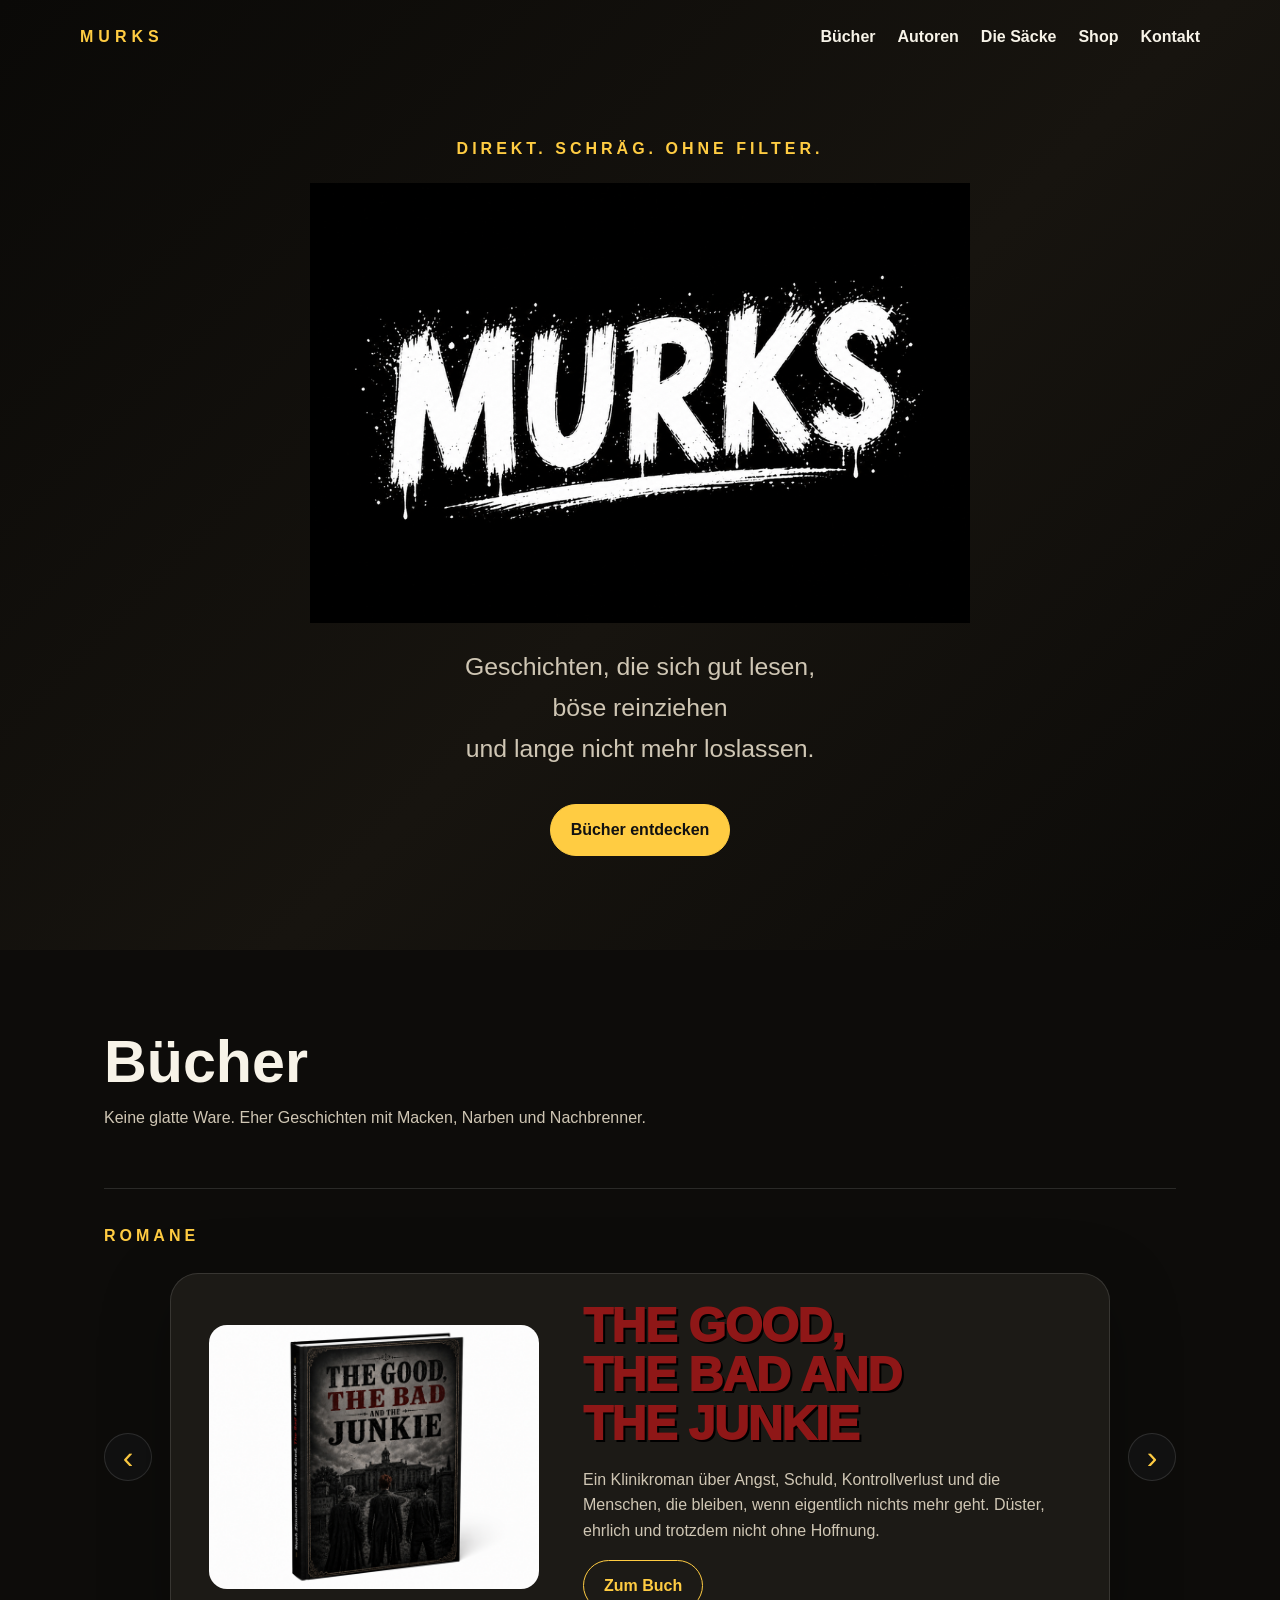
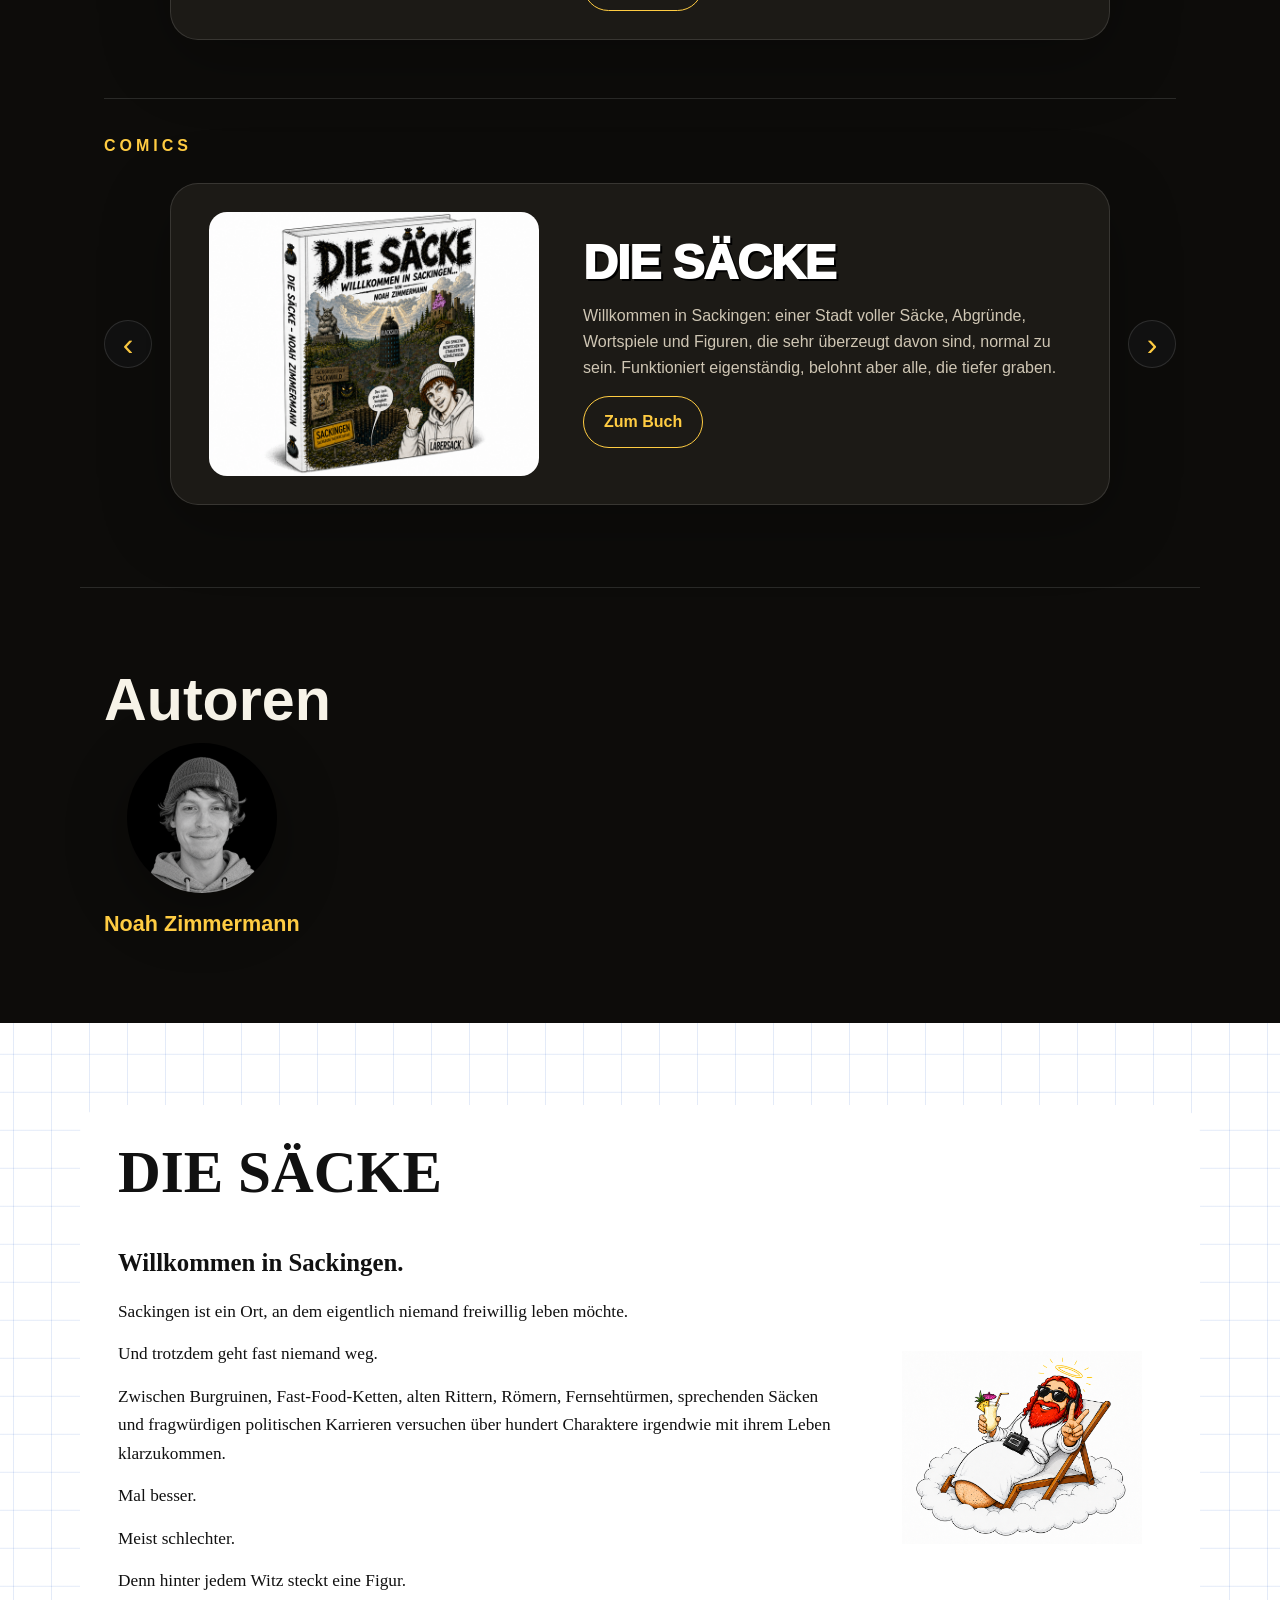
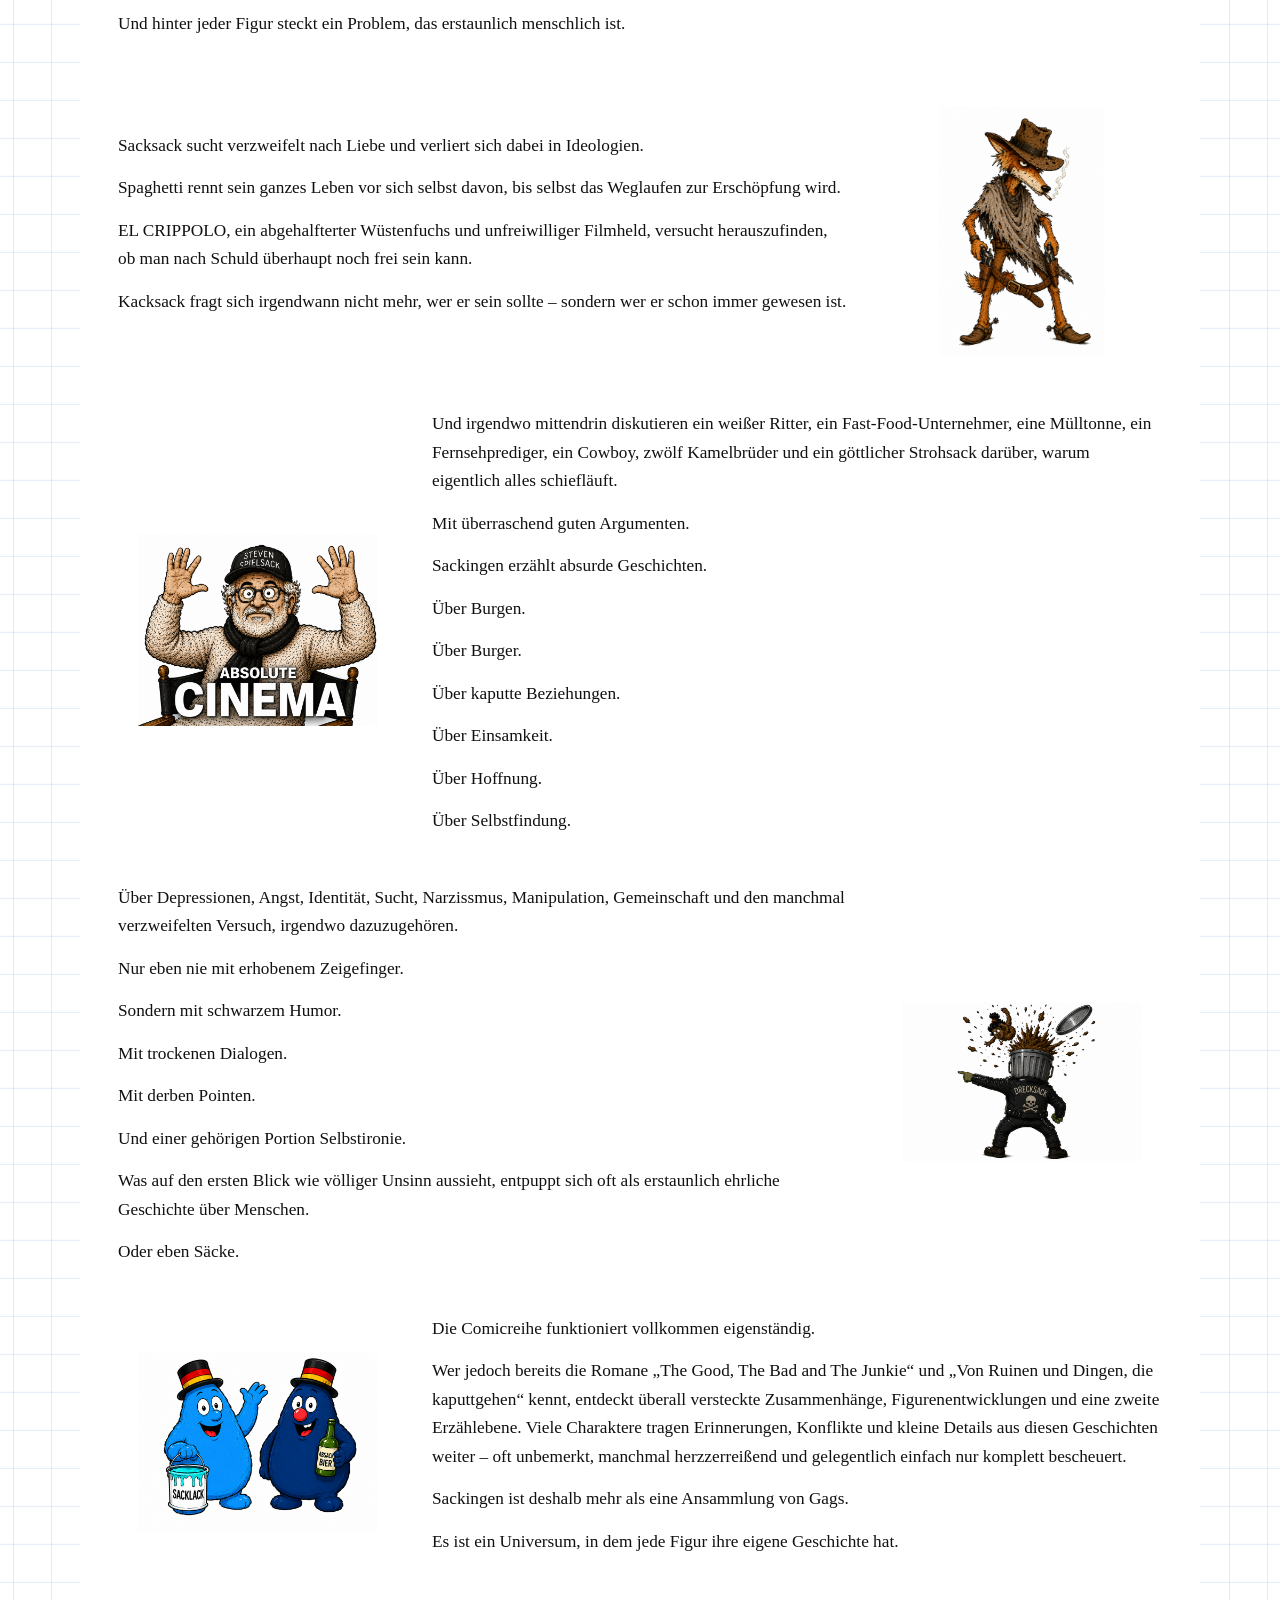
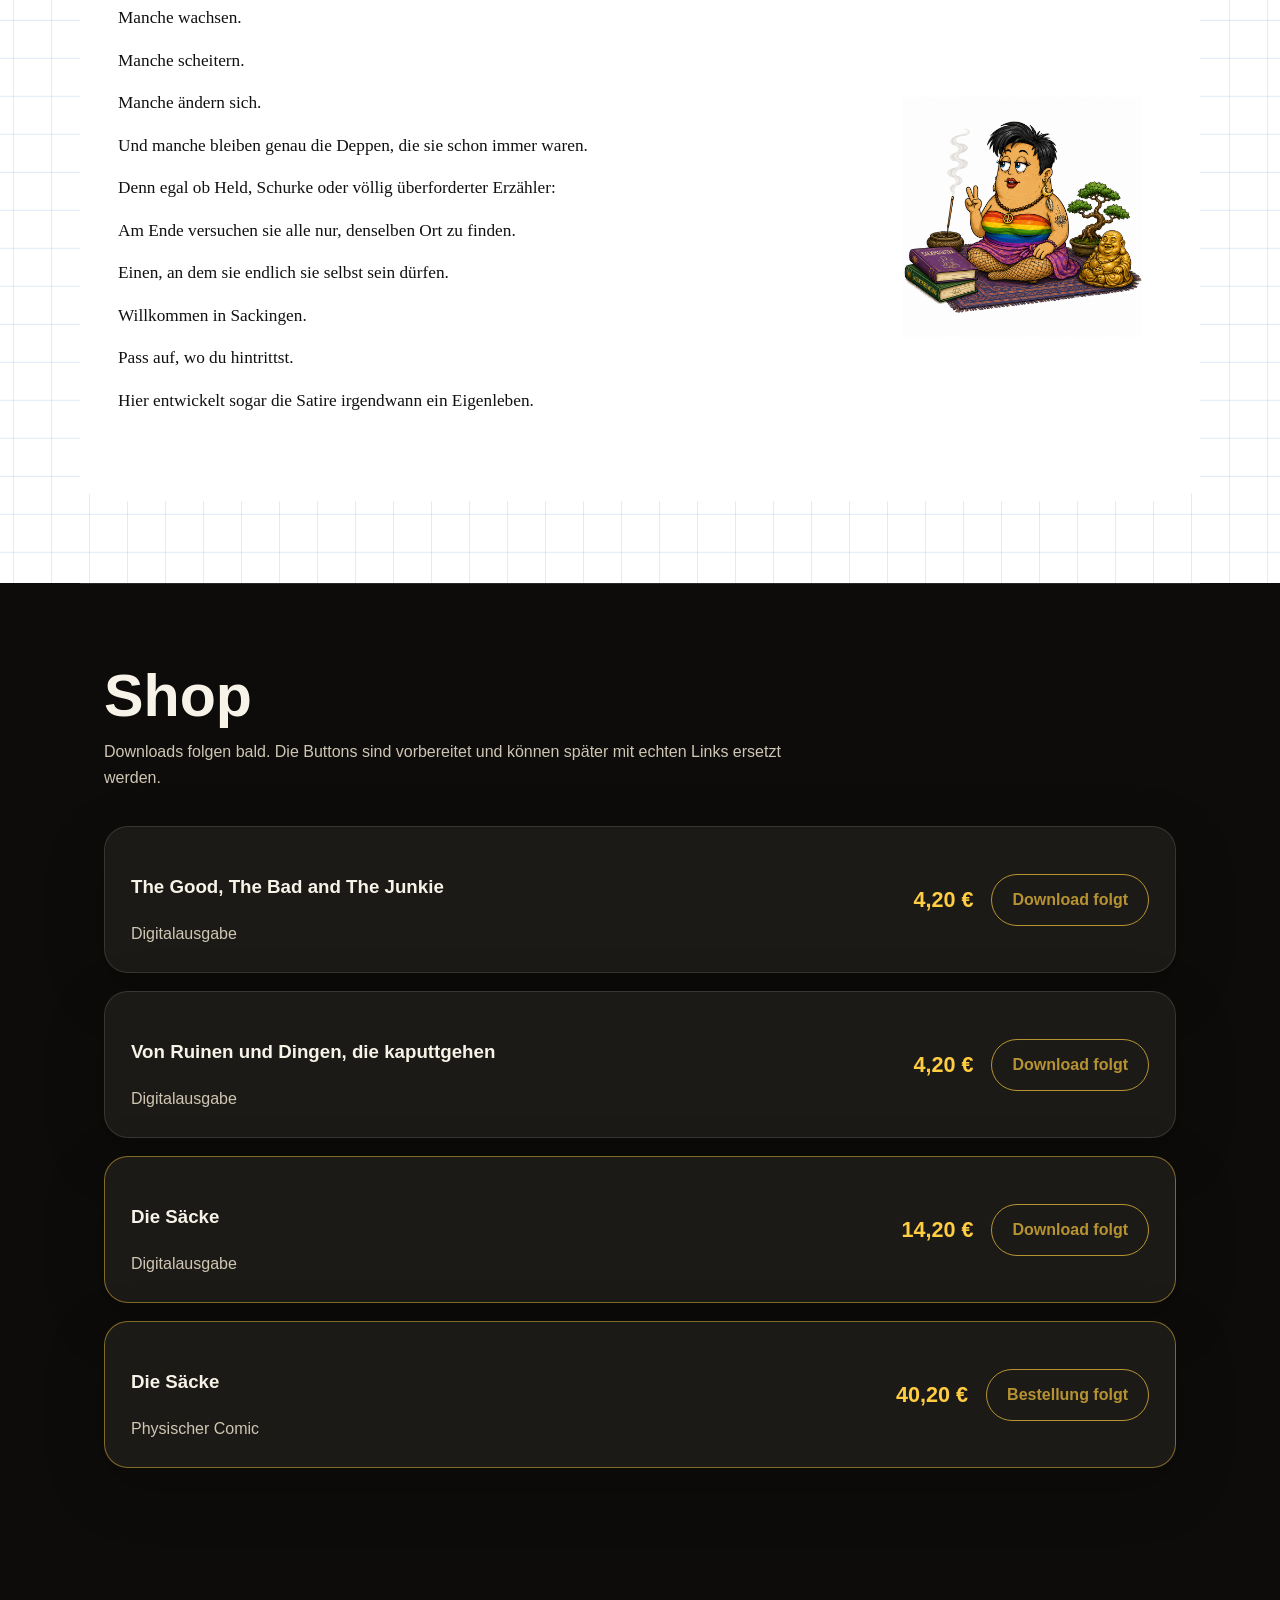
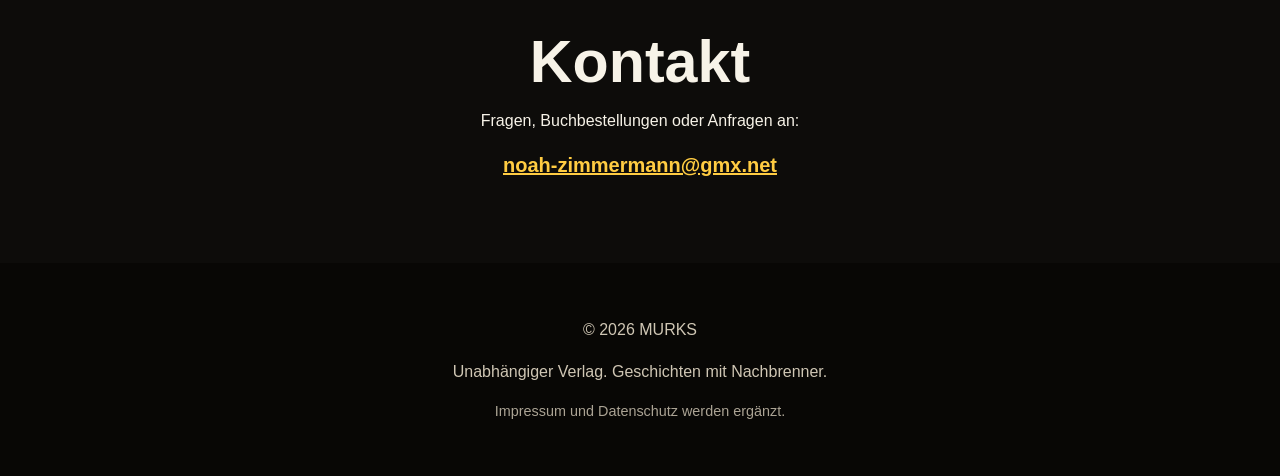
==== index.html @ b7309dc9 "Add files via upload" ====
<!DOCTYPE html>
<html lang="de">
<head>
  <meta charset="UTF-8" />
  <meta name="viewport" content="width=device-width, initial-scale=1.0" />
  <title>MURKS</title>
  <meta name="description" content="MURKS – Romane und Comics von Noah Zimmermann. Direkt. Schräg. Ohne Filter." />
  <link rel="stylesheet" href="style.css" />
</head>
<body>
  <header class="hero" id="top">
    <nav class="nav">
      <a class="nav-logo" href="#top">MURKS</a>
      <button class="menu-toggle" aria-label="Navigation öffnen">☰</button>
      <div class="nav-links">
        <a href="#buecher">Bücher</a>
        <a href="#autoren">Autoren</a>
        <a href="#die-saecke">Die Säcke</a>
        <a href="#shop">Shop</a>
        <a href="#kontakt">Kontakt</a>
      </div>
    </nav>

    <section class="hero-content">
      <p class="eyebrow">DIREKT. SCHRÄG. OHNE FILTER.</p>
      <img class="hero-logo" src="assets/murks-logo.png" alt="MURKS Logo" />
      <p class="subtitle three-lines">
        Geschichten, die sich gut lesen,<br>
        böse reinziehen<br>
        und lange nicht mehr loslassen.
      </p>
      <a class="button primary" href="#buecher">Bücher entdecken</a>
    </section>
  </header>

  <main>
    <section id="buecher" class="section books-section">
      <h2>Bücher</h2>
      <p class="section-text">Keine glatte Ware. Eher Geschichten mit Macken, Narben und Nachbrenner.</p>

      <div class="shelf">
        <h3 class="shelf-title">Romane</h3>
        <div class="book-slider" data-slider="romane">
          <button class="arrow" data-direction="-1" aria-label="Vorheriges Buch">‹</button>
          <article class="book-slide">
            <img class="book-sketch" src="assets/books/sketch-good-bad-junkie.png" alt="Skizze The Good, The Bad and The Junkie" />
            <div class="book-copy">
              <h4 class="book-title red multiline">THE GOOD,<br>THE BAD AND<br>THE JUNKIE</h4>
              <p>Ein Klinikroman über Angst, Schuld, Kontrollverlust und die Menschen, die bleiben, wenn eigentlich nichts mehr geht. Düster, ehrlich und trotzdem nicht ohne Hoffnung.</p>
              <a class="button" href="the-good-the-bad-and-the-junkie.html">Zum Buch</a>
            </div>
          </article>
          <button class="arrow" data-direction="1" aria-label="Nächstes Buch">›</button>
        </div>
      </div>

      <div class="shelf">
        <h3 class="shelf-title">Comics</h3>
        <div class="book-slider" data-slider="comics">
          <button class="arrow" data-direction="-1" aria-label="Vorheriger Comic">‹</button>
          <article class="book-slide">
            <img class="book-sketch" src="assets/books/sketch-die-saecke.png" alt="Skizze Die Säcke" />
            <div class="book-copy">
              <h4 class="book-title white">Die Säcke</h4>
              <p>Willkommen in Sackingen: einer Stadt voller Säcke, Abgründe, Wortspiele und Figuren, die sehr überzeugt davon sind, normal zu sein. Funktioniert eigenständig, belohnt aber alle, die tiefer graben.</p>
              <a class="button" href="die-saecke-buch.html">Zum Buch</a>
            </div>
          </article>
          <button class="arrow" data-direction="1" aria-label="Nächster Comic">›</button>
        </div>
      </div>
    </section>

    <section id="autoren" class="section authors">
      <h2>Autoren</h2>
      <a class="author-preview" href="noah-zimmermann.html">
        <img src="assets/noah-author.png" alt="Noah Zimmermann" />
        <h3>Noah Zimmermann</h3>
      </a>
    </section>

    <section id="die-saecke" class="saecke-white-section">
      <div class="saecke-wrap">
        <h2>Die Säcke</h2>

        <div class="saecke-row first-row">
          <div class="saecke-text">
            <p class="lead">Willkommen in Sackingen.</p>
            <p>Sackingen ist ein Ort, an dem eigentlich niemand freiwillig leben möchte.</p>
            <p>Und trotzdem geht fast niemand weg.</p>
            <p>Zwischen Burgruinen, Fast-Food-Ketten, alten Rittern, Römern, Fernsehtürmen, sprechenden Säcken und fragwürdigen politischen Karrieren versuchen über hundert Charaktere irgendwie mit ihrem Leben klarzukommen.</p>
            <p>Mal besser.</p>
            <p>Meist schlechter.</p>
            <p>Denn hinter jedem Witz steckt eine Figur.</p>
            <p>Und hinter jeder Figur steckt ein Problem, das erstaunlich menschlich ist.</p>
          </div>
          <div class="character-paper"><img class="saecke-character side" src="assets/characters/herrgottsack.png" alt="Herrgottsack" /></div>
        </div>

        <div class="saecke-row">
          <div class="saecke-text">
            <p>Sacksack sucht verzweifelt nach Liebe und verliert sich dabei in Ideologien.</p>
            <p>Spaghetti rennt sein ganzes Leben vor sich selbst davon, bis selbst das Weglaufen zur Erschöpfung wird.</p>
            <p>EL CRIPPOLO, ein abgehalfterter Wüstenfuchs und unfreiwilliger Filmheld, versucht herauszufinden, ob man nach Schuld überhaupt noch frei sein kann.</p>
            <p>Kacksack fragt sich irgendwann nicht mehr, wer er sein sollte – sondern wer er schon immer gewesen ist.</p>
          </div>
          <div class="character-paper"><img class="saecke-character side" src="assets/characters/el-crippolo.png" alt="El Crippolo" /></div>
        </div>

        <div class="saecke-row reverse">
          <div class="saecke-text">
            <p>Und irgendwo mittendrin diskutieren ein weißer Ritter, ein Fast-Food-Unternehmer, eine Mülltonne, ein Fernsehprediger, ein Cowboy, zwölf Kamelbrüder und ein göttlicher Strohsack darüber, warum eigentlich alles schiefläuft.</p>
            <p>Mit überraschend guten Argumenten.</p>
            <p>Sackingen erzählt absurde Geschichten.</p>
            <p>Über Burgen.</p>
            <p>Über Burger.</p>
            <p>Über kaputte Beziehungen.</p>
            <p>Über Einsamkeit.</p>
            <p>Über Hoffnung.</p>
            <p>Über Selbstfindung.</p>
          </div>
          <div class="character-paper"><img class="saecke-character side" src="assets/characters/steven-spielsack.png" alt="Steven Spielsack" /></div>
        </div>

        <div class="saecke-row">
          <div class="saecke-text">
            <p>Über Depressionen, Angst, Identität, Sucht, Narzissmus, Manipulation, Gemeinschaft und den manchmal verzweifelten Versuch, irgendwo dazuzugehören.</p>
            <p>Nur eben nie mit erhobenem Zeigefinger.</p>
            <p>Sondern mit schwarzem Humor.</p>
            <p>Mit trockenen Dialogen.</p>
            <p>Mit derben Pointen.</p>
            <p>Und einer gehörigen Portion Selbstironie.</p>
            <p>Was auf den ersten Blick wie völliger Unsinn aussieht, entpuppt sich oft als erstaunlich ehrliche Geschichte über Menschen.</p>
            <p>Oder eben Säcke.</p>
          </div>
          <div class="character-paper"><img class="saecke-character side" src="assets/characters/drecksack.png" alt="Drecksack" /></div>
        </div>

        <div class="saecke-row reverse">
          <div class="saecke-text">
            <p>Die Comicreihe funktioniert vollkommen eigenständig.</p>
            <p>Wer jedoch bereits die Romane „The Good, The Bad and The Junkie“ und „Von Ruinen und Dingen, die kaputtgehen“ kennt, entdeckt überall versteckte Zusammenhänge, Figurenentwicklungen und eine zweite Erzählebene. Viele Charaktere tragen Erinnerungen, Konflikte und kleine Details aus diesen Geschichten weiter – oft unbemerkt, manchmal herzzerreißend und gelegentlich einfach nur komplett bescheuert.</p>
            <p>Sackingen ist deshalb mehr als eine Ansammlung von Gags.</p>
            <p>Es ist ein Universum, in dem jede Figur ihre eigene Geschichte hat.</p>
          </div>
          <div class="character-paper"><img class="saecke-character side" src="assets/characters/lacksack-absack.png" alt="Lacksack und Absack" /></div>
        </div>

        <div class="saecke-row">
          <div class="saecke-text">
            <p>Manche wachsen.</p>
            <p>Manche scheitern.</p>
            <p>Manche ändern sich.</p>
            <p>Und manche bleiben genau die Deppen, die sie schon immer waren.</p>
            <p>Denn egal ob Held, Schurke oder völlig überforderter Erzähler:</p>
            <p>Am Ende versuchen sie alle nur, denselben Ort zu finden.</p>
            <p>Einen, an dem sie endlich sie selbst sein dürfen.</p>
            <p>Willkommen in Sackingen.</p>
            <p>Pass auf, wo du hintrittst.</p>
            <p>Hier entwickelt sogar die Satire irgendwann ein Eigenleben.</p>
          </div>
          <div class="character-paper"><img class="saecke-character side" src="assets/characters/facksack.png" alt="Facksack" /></div>
        </div>
      </div>
    </section>

    <section id="shop" class="section shop">
      <h2>Shop</h2>
      <p class="section-text">Downloads folgen bald. Die Buttons sind vorbereitet und können später mit echten Links ersetzt werden.</p>
      <div class="products">
        <article class="product"><div><h3>The Good, The Bad and The Junkie</h3><p>Digitalausgabe</p></div><strong class="price">4,20 €</strong><a class="button disabled" href="#" aria-disabled="true">Download folgt</a></article>
        <article class="product"><div><h3>Von Ruinen und Dingen, die kaputtgehen</h3><p>Digitalausgabe</p></div><strong class="price">4,20 €</strong><a class="button disabled" href="#" aria-disabled="true">Download folgt</a></article>
        <article class="product highlight"><div><h3>Die Säcke</h3><p>Digitalausgabe</p></div><strong class="price">14,20 €</strong><a class="button disabled" href="#" aria-disabled="true">Download folgt</a></article>
        <article class="product highlight"><div><h3>Die Säcke</h3><p>Physischer Comic</p></div><strong class="price">40,20 €</strong><a class="button disabled" href="#" aria-disabled="true">Bestellung folgt</a></article>
      </div>
    </section>

    <section id="kontakt" class="section contact">
      <h2>Kontakt</h2>
      <p>Fragen, Buchbestellungen oder Anfragen an:</p>
      <a class="mail" href="mailto:noah-zimmermann@gmx.net">noah-zimmermann@gmx.net</a>
    </section>
  </main>

  <footer class="footer">
    <p>© 2026 MURKS</p>
    <p>Unabhängiger Verlag. Geschichten mit Nachbrenner.</p>
    <p class="small">Impressum und Datenschutz werden ergänzt.</p>
  </footer>

  <script src="script.js"></script>
</body>
</html>
---- style.css ----
*{box-sizing:border-box}:root{--bg:#0d0c0a;--text:#f7f3e8;--muted:#cfc6b4;--gold:#ffcc42;--card:#1c1a16;--border:rgba(255,255,255,.12);--red:#8f1717;--purple:#7c2aa4}html,body{margin:0;min-width:0;overflow-x:hidden;scroll-behavior:smooth}body{font-family:Arial,Helvetica,sans-serif;background:var(--bg);color:var(--text);line-height:1.6}img{max-width:100%;height:auto;display:block}a{color:inherit}.hero{min-height:92vh;padding:24px;display:flex;flex-direction:column;background:linear-gradient(135deg,#0a0907,#17140f 55%,#0b0a08)}.nav{width:min(1120px,100%);margin:0 auto;display:flex;align-items:center;justify-content:space-between;gap:16px}.nav-logo{color:var(--gold);font-weight:900;letter-spacing:5px;text-decoration:none;text-transform:uppercase}.nav-links{display:flex;gap:22px;flex-wrap:wrap;align-items:center}.nav-links a{text-decoration:none;color:var(--text);font-weight:800}.nav-links a:hover{color:var(--gold)}.menu-toggle{display:none;background:transparent;border:1px solid var(--border);color:var(--text);border-radius:10px;font-size:1.3rem;padding:6px 10px}.hero-content{width:min(980px,100%);margin:auto;text-align:center;padding:70px 0}.eyebrow{color:var(--gold);font-weight:900;letter-spacing:4px;text-transform:uppercase;margin-bottom:22px}.hero-logo{width:min(660px,92vw);margin:0 auto 24px}.subtitle{font-size:clamp(1.1rem,2.6vw,1.55rem);color:var(--muted);max-width:760px;margin:0 auto 34px}.subtitle.three-lines{line-height:1.65}.section{width:min(1120px,100%);margin:0 auto;padding:82px 24px}h2{font-size:clamp(2.1rem,5vw,3.7rem);line-height:1;margin:0 0 14px}.section-text{color:var(--muted);max-width:700px;margin:0 0 36px}.button{display:inline-flex;justify-content:center;align-items:center;min-height:46px;padding:12px 20px;border:1px solid var(--gold);border-radius:999px;color:var(--gold);text-decoration:none;font-weight:900;transition:transform .18s ease,background .18s ease;white-space:nowrap}.button:hover{transform:translateY(-2px);background:rgba(255,204,66,.11)}.button.primary{background:var(--gold);color:#111}.button.disabled{cursor:not-allowed;opacity:.68}.shelf{margin-top:58px;padding-top:34px;border-top:1px solid var(--border)}.shelf-title{color:var(--gold);letter-spacing:4px;text-transform:uppercase;margin:0 0 24px;font-size:1rem}.book-slider{width:100%;display:grid;grid-template-columns:48px minmax(0,1fr) 48px;gap:18px;align-items:center}.arrow{width:48px;height:48px;border-radius:50%;border:1px solid var(--border);background:#111;color:var(--gold);font-size:2rem;cursor:pointer;line-height:1}.arrow:hover{border-color:var(--gold)}.book-slide{min-width:0;display:grid;grid-template-columns:minmax(180px,350px) minmax(0,1fr);gap:34px;align-items:center;background:var(--card);border:1px solid var(--border);border-radius:28px;padding:28px;box-shadow:0 18px 70px rgba(0,0,0,.26);transition:opacity .2s ease,transform .2s ease}.book-slide.fade{opacity:0;transform:translateX(8px)}.book-sketch{width:min(330px,100%);margin:0 auto;border-radius:18px}.book-sketch:hover{transform:rotate(-1.5deg) scale(1.02)}.book-copy{min-width:0}.book-title{font-size:clamp(1.7rem,4vw,3rem);line-height:.95;margin:0 0 18px;text-transform:uppercase;font-weight:1000;letter-spacing:-1px}.book-title.multiline{line-height:1.02}.book-title.red{color:var(--red);text-shadow:2px 2px 0 #000}.book-title.purple{color:var(--purple);text-shadow:2px 2px 0 #000}.book-title.white{color:#fff;text-shadow:2px 2px 0 #000}.book-copy p{color:var(--muted);max-width:620px}.authors,.shop{border-top:1px solid var(--border)}.author-preview{display:inline-flex;flex-direction:column;align-items:center;gap:14px;text-decoration:none;color:var(--text)}.author-preview img{width:150px;height:150px;border-radius:50%;object-fit:cover;background:#000;box-shadow:0 18px 60px rgba(0,0,0,.35)}.author-preview h3{margin:0;color:var(--gold);font-size:1.35rem}.author-card,.product{background:var(--card);border:1px solid var(--border);border-radius:24px;padding:26px;box-shadow:0 18px 60px rgba(0,0,0,.22)}.author-card{max-width:760px}.tag{display:inline-block;background:var(--gold);color:#111;font-size:.82rem;font-weight:900;border-radius:999px;padding:4px 12px}.saecke-white-section{background:#fff;color:#111;padding:82px 20px;font-family:"Comic Sans MS","Comic Sans",cursive;background-image:linear-gradient(rgba(30,90,200,.12) 1px,transparent 1px),linear-gradient(90deg,rgba(30,90,200,.12) 1px,transparent 1px);background-size:38px 38px;background-position:center}.saecke-wrap{position:relative;width:min(1120px,100%);margin:0 auto;background:#fff;padding:clamp(18px,3vw,38px);border-radius:28px}.saecke-wrap h2{color:#111;text-transform:uppercase;font-family:"Comic Sans MS","Comic Sans",cursive;margin-bottom:40px}.saecke-row{display:grid;grid-template-columns:minmax(0,1fr) minmax(180px,280px);gap:34px;align-items:center;margin:34px 0}.saecke-row.reverse{grid-template-columns:minmax(180px,280px) minmax(0,1fr)}.saecke-row.reverse .saecke-text{order:2}.saecke-row.reverse .character-paper{order:1}.saecke-text{font-size:1.08rem;line-height:1.65;max-width:760px}.saecke-text p{margin:0 0 14px}.saecke-text .lead{font-size:1.55rem;font-weight:900}.character-paper{display:flex;justify-content:center;align-items:center;min-height:230px;padding:20px;background:#fff;border-radius:18px}.saecke-character{object-fit:contain}.saecke-character.side{max-height:250px;width:100%;object-fit:contain}.products{display:grid;gap:18px}.product{display:grid;grid-template-columns:minmax(0,1fr) auto auto;gap:18px;align-items:center}.product p{margin:4px 0 0;color:var(--muted)}.price{color:var(--gold);font-size:1.35rem;font-weight:900;white-space:nowrap}.highlight{border-color:rgba(255,204,66,.45)}.contact{text-align:center}.mail{display:inline-block;color:var(--gold);font-size:1.25rem;font-weight:900}.footer{text-align:center;color:var(--muted);background:#080705;padding:38px 20px}.small{font-size:.9rem;opacity:.82}.page-header{padding:24px;background:linear-gradient(135deg,#0a0907,#17140f 55%,#0b0a08)}.page-main{width:min(1080px,100%);margin:0 auto;padding:64px 24px 86px}.back-link{display:inline-block;margin-bottom:26px;color:var(--gold);text-decoration:none;font-weight:900}.book-page-title{font-size:clamp(2rem,6vw,4.2rem);line-height:.95;margin:0 0 16px}.book-page-intro{color:var(--muted);max-width:760px;margin-bottom:34px}.backcover-wrap{display:flex;justify-content:center;margin:34px 0}.backcover{width:min(720px,100%);max-height:82vh;object-fit:contain;border-radius:18px;box-shadow:0 22px 80px rgba(0,0,0,.35);background:#111}.book-actions{display:flex;gap:14px;flex-wrap:wrap;align-items:center;justify-content:center}.author-page-card{max-width:920px}.author-page-photo{width:min(320px,75vw);margin:0 auto 34px;border-radius:22px;object-fit:cover;background:#000;box-shadow:0 28px 90px rgba(0,0,0,.45);-webkit-mask-image:radial-gradient(circle,#000 58%,rgba(0,0,0,.88) 72%,transparent 100%);mask-image:radial-gradient(circle,#000 58%,rgba(0,0,0,.88) 72%,transparent 100%)}.author-text{max-width:820px;margin:0 auto;color:var(--text);font-size:1.08rem}.author-text h1{font-size:clamp(2rem,5vw,3.3rem);line-height:1.05;margin:0 0 18px}.author-text p{margin:0 0 18px}.author-text strong{color:var(--gold)}@media(max-width:860px){.nav{align-items:flex-start}.menu-toggle{display:block}.nav-links{display:none;width:100%;flex-direction:column;align-items:flex-start;padding-top:12px}.nav-links.open{display:flex}.hero{min-height:86vh;padding:18px}.eyebrow{letter-spacing:2px}.section{padding:58px 18px}.book-slider{grid-template-columns:38px minmax(0,1fr) 38px;gap:8px}.arrow{width:38px;height:38px;font-size:1.7rem}.book-slide{grid-template-columns:1fr;padding:20px;gap:20px}.book-sketch{width:min(260px,100%)}.product{grid-template-columns:1fr;align-items:flex-start}.saecke-white-section{padding:58px 12px;background-size:30px 30px}.saecke-wrap{padding:18px 12px;border-radius:18px}.saecke-row,.saecke-row.reverse{grid-template-columns:1fr;gap:18px}.saecke-row.reverse .saecke-text,.saecke-row.reverse .character-paper{order:initial}.character-paper{min-height:190px}.saecke-character.side{max-height:220px}.backcover{max-height:none;width:min(640px,100%)}}
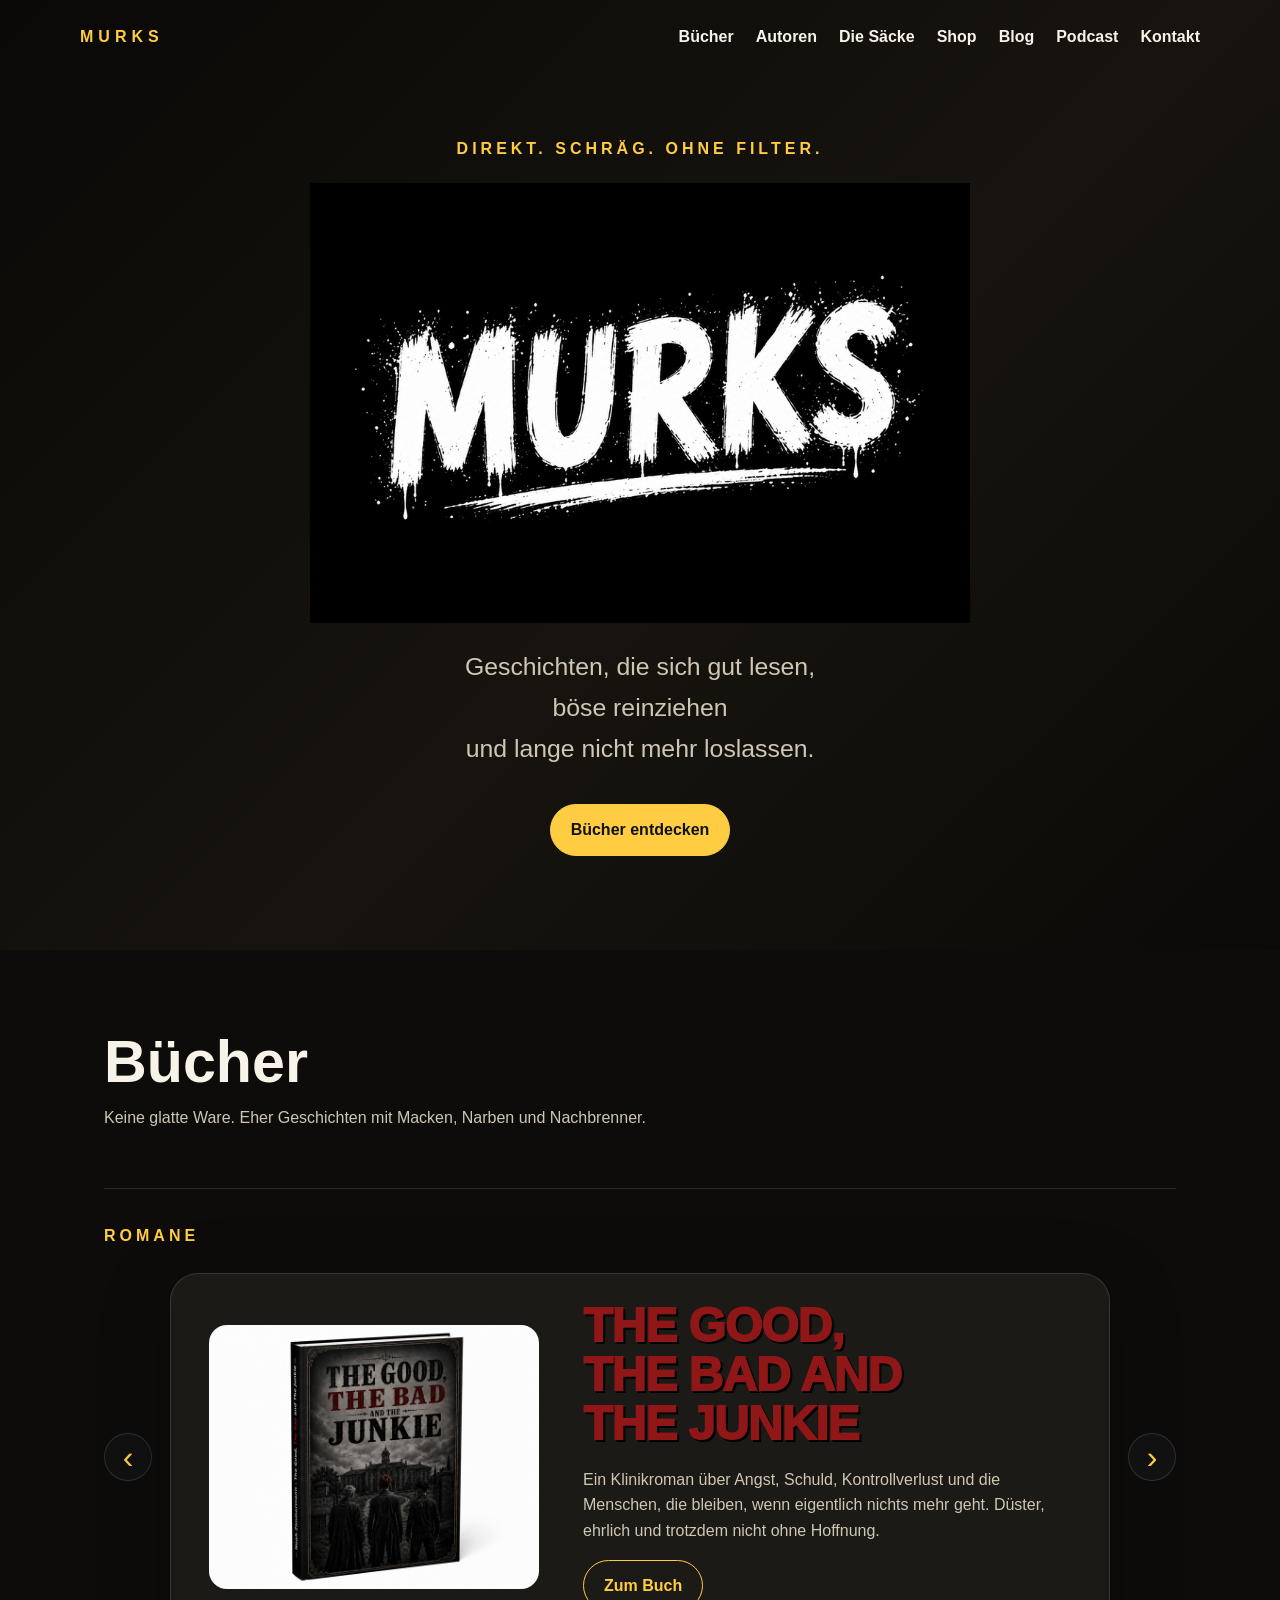
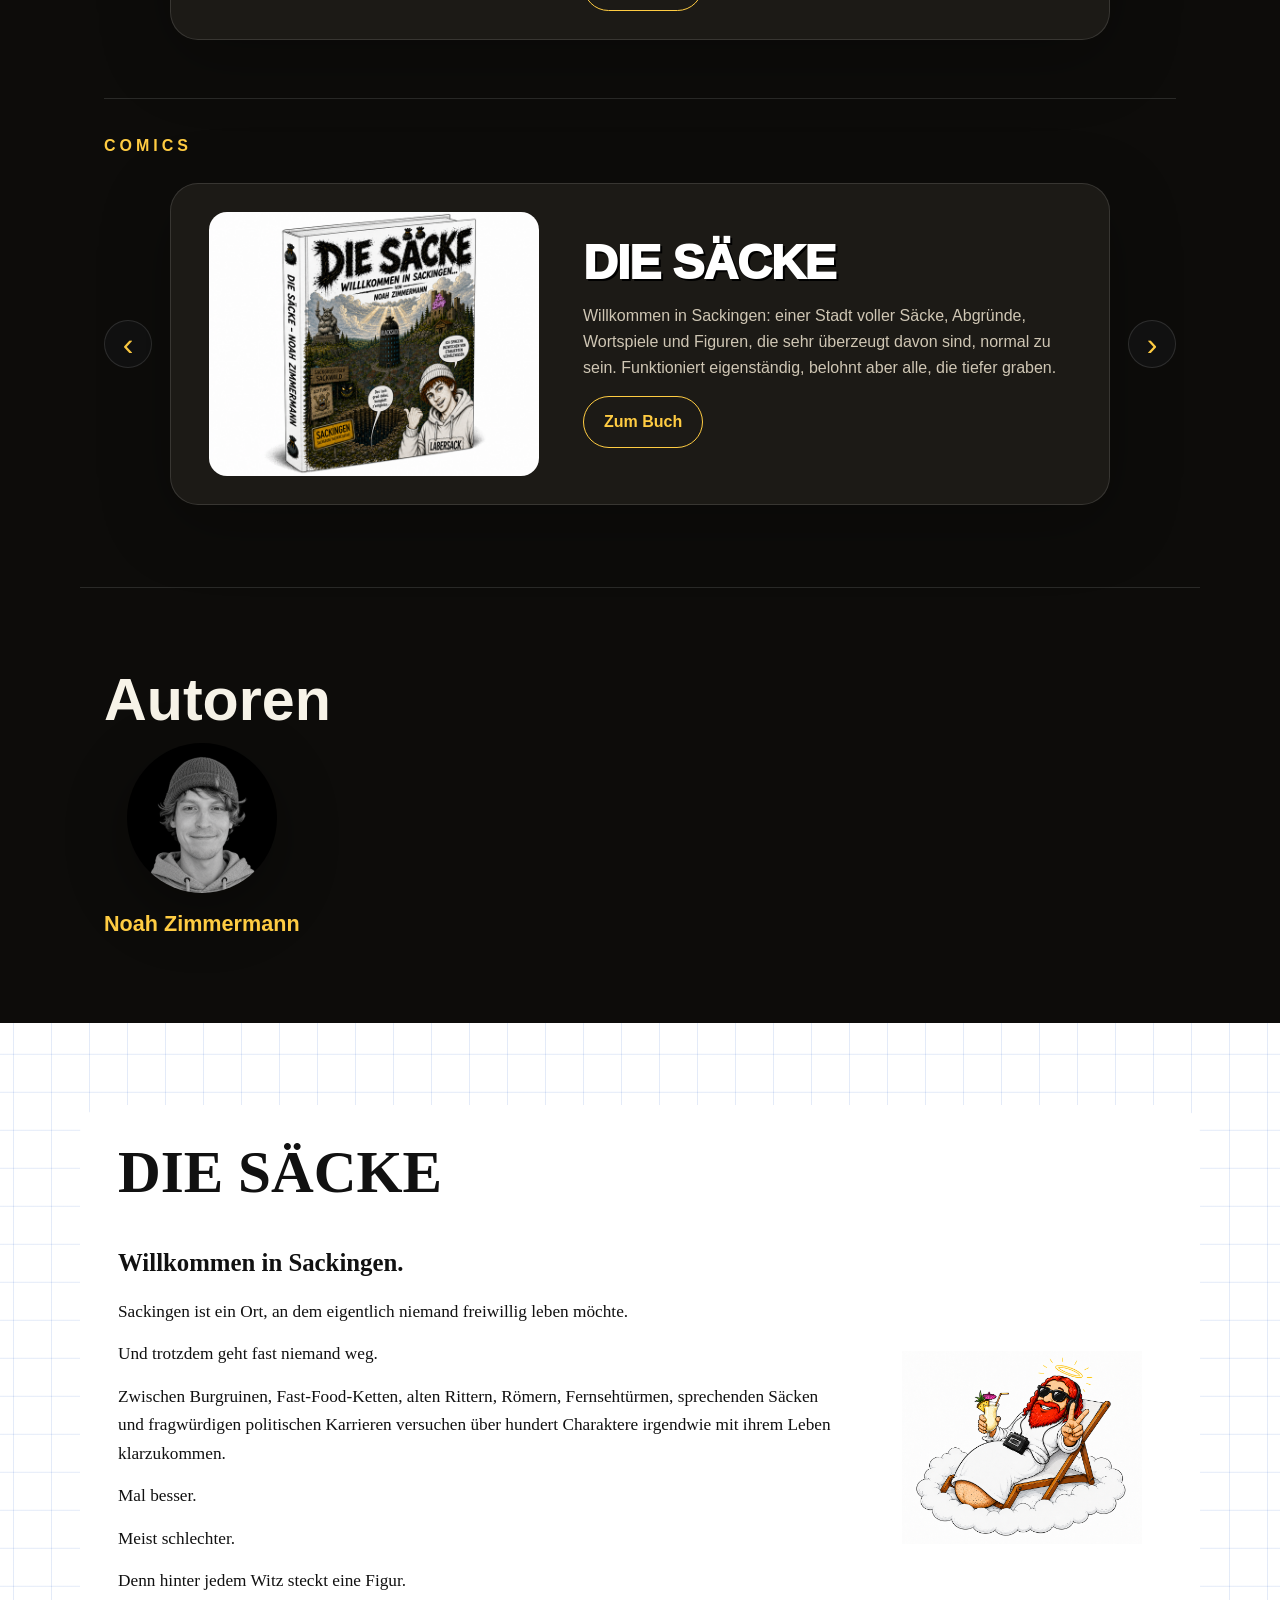
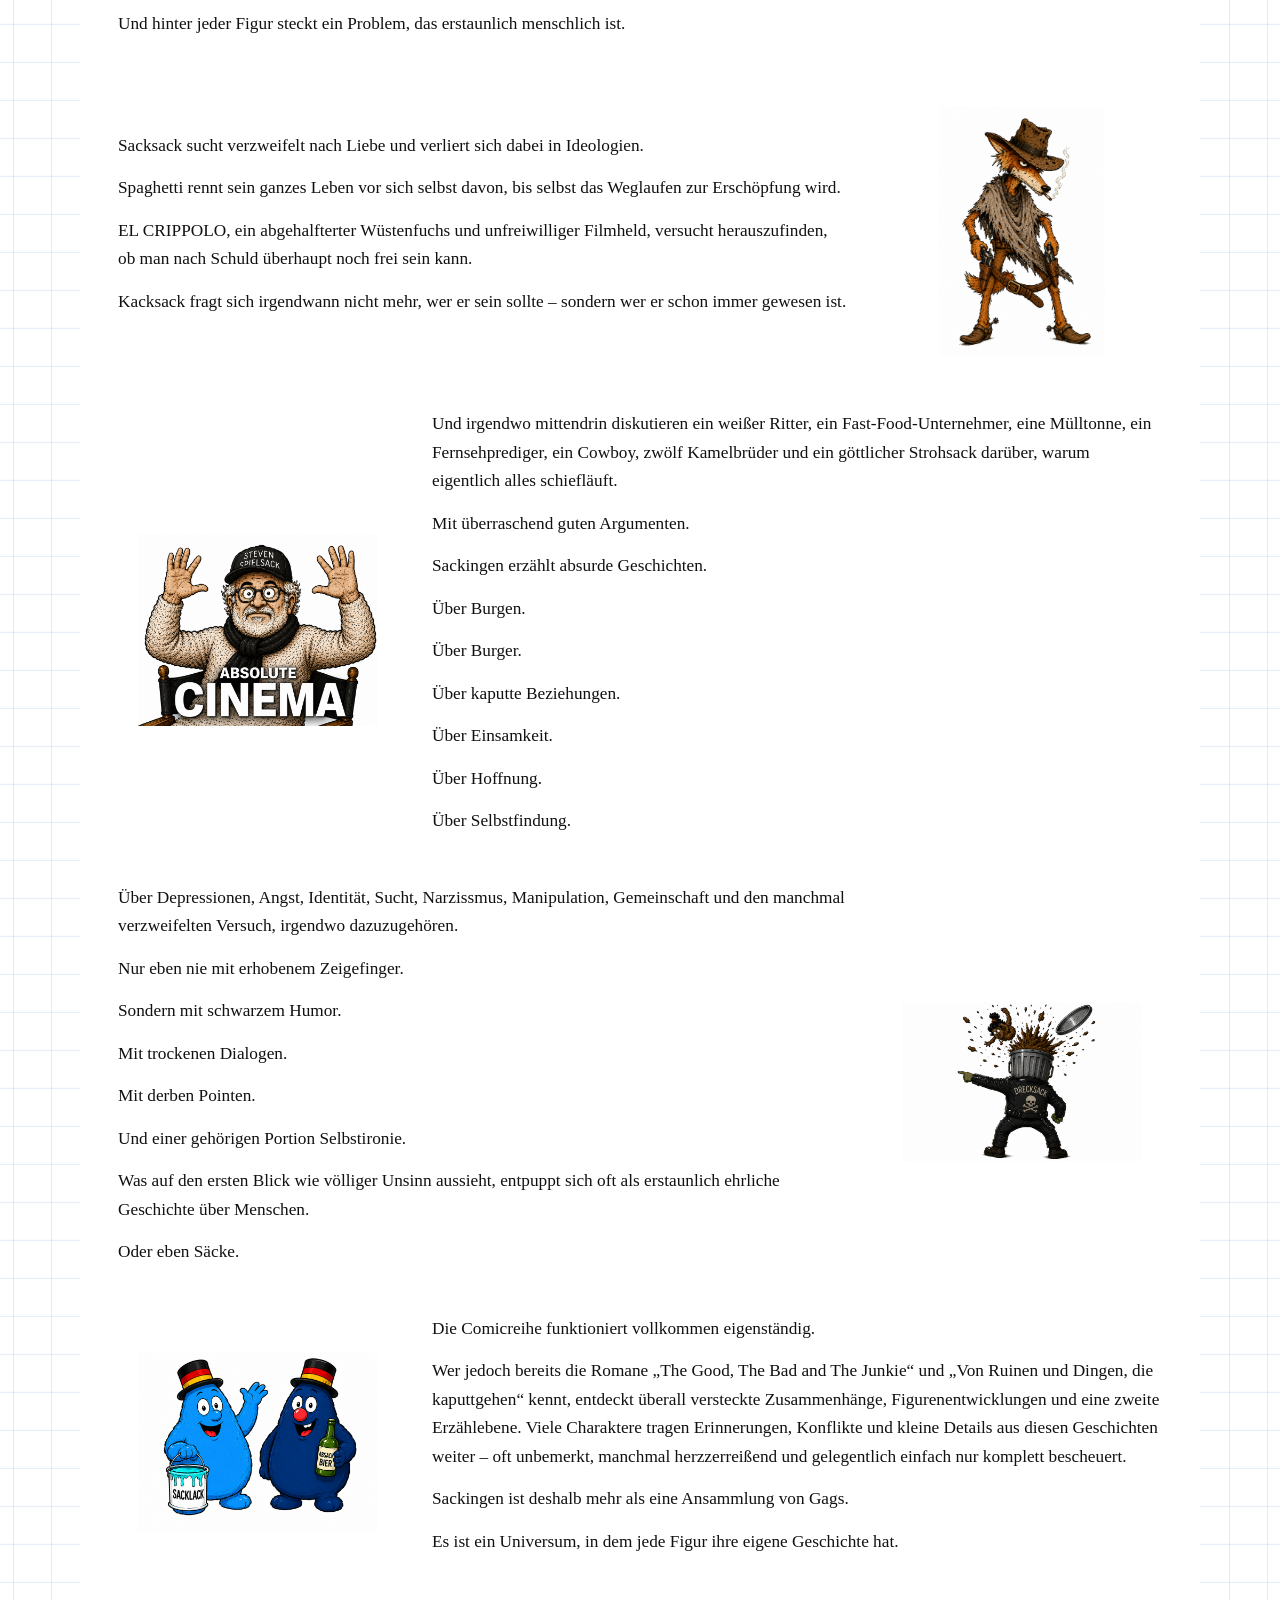
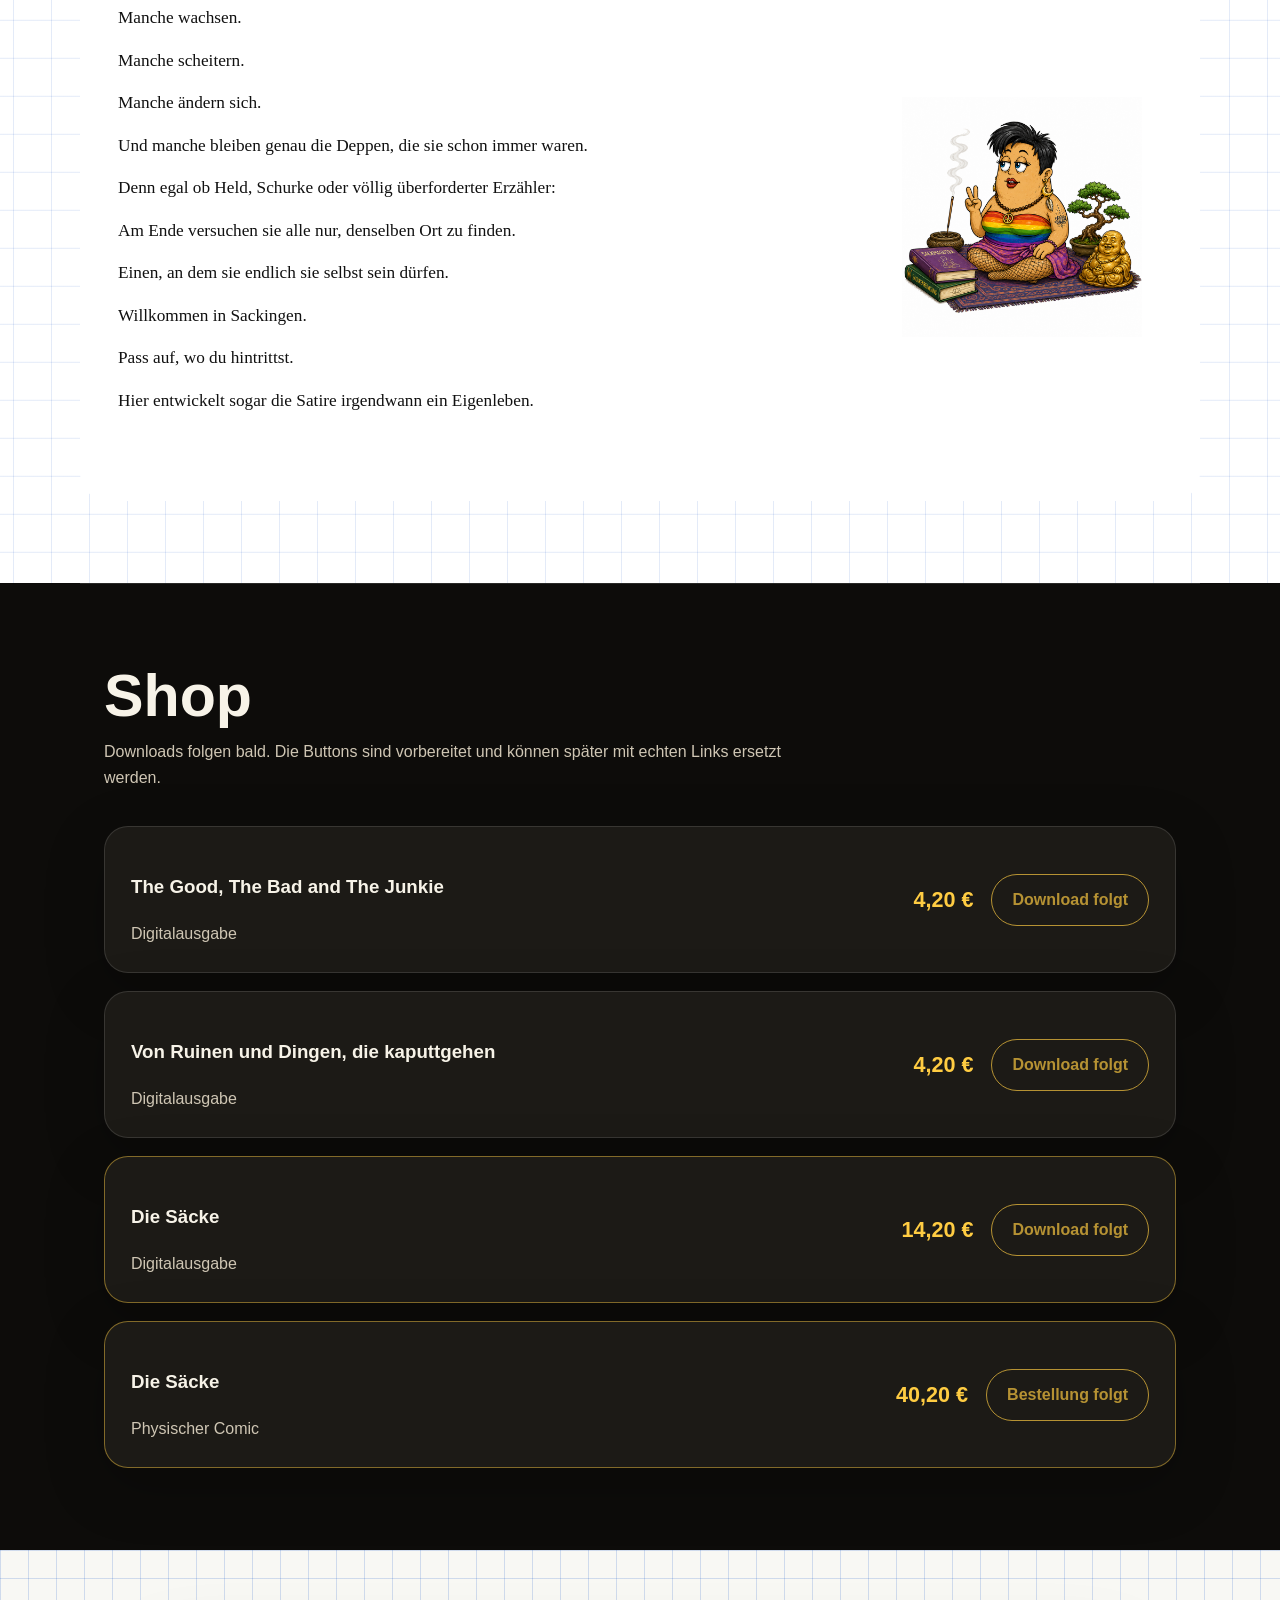
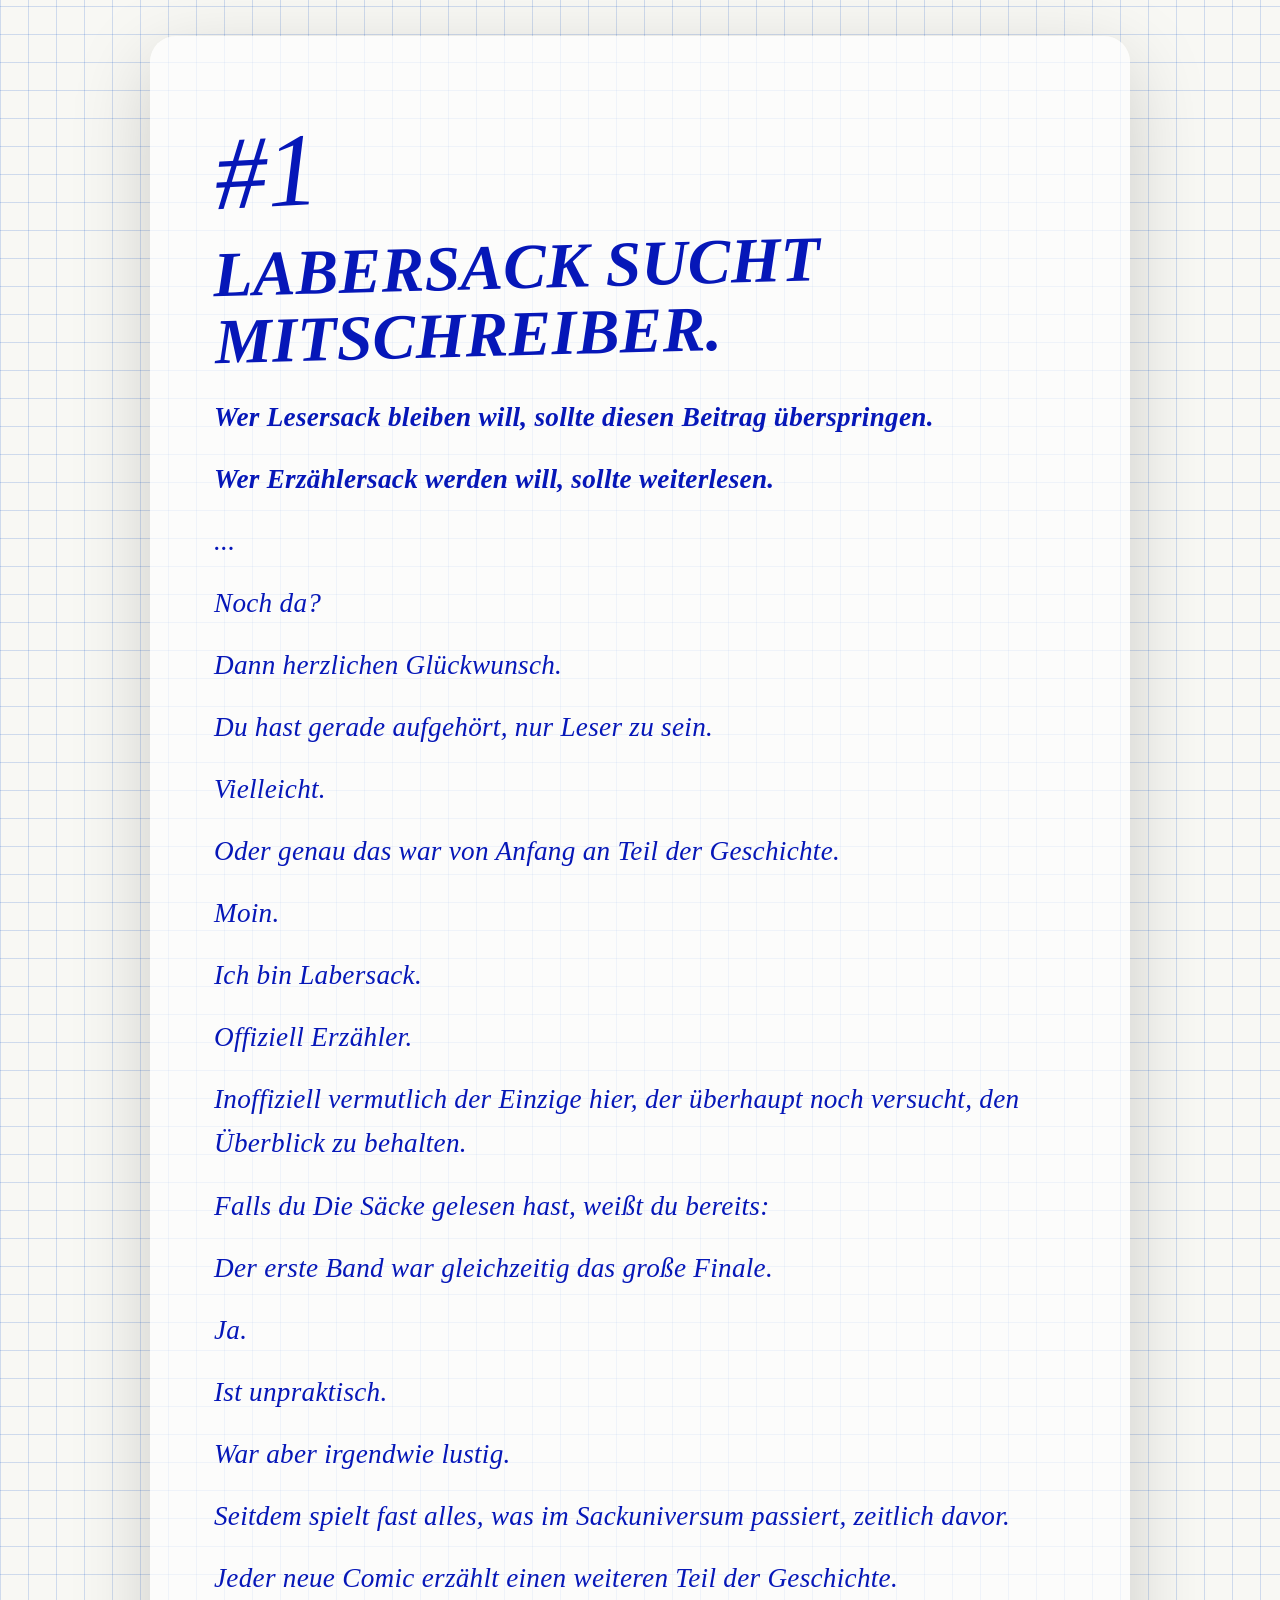
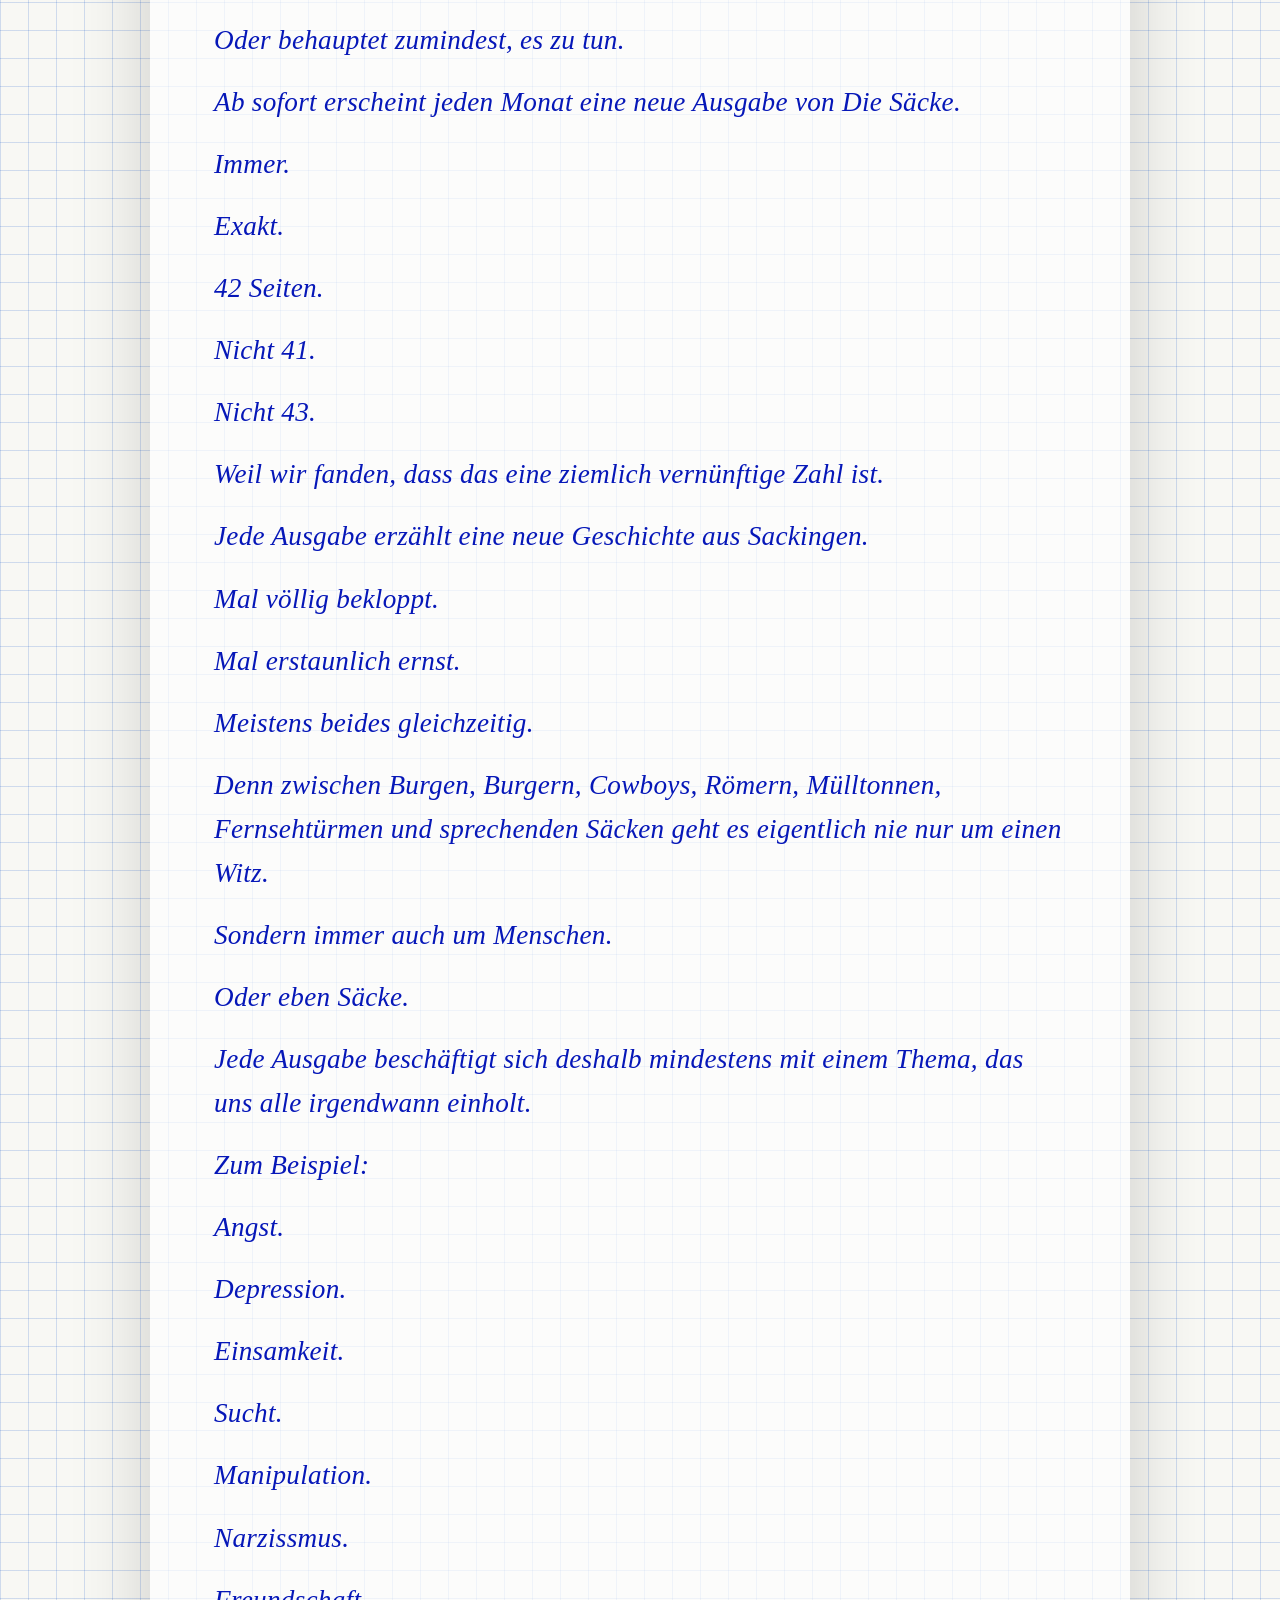
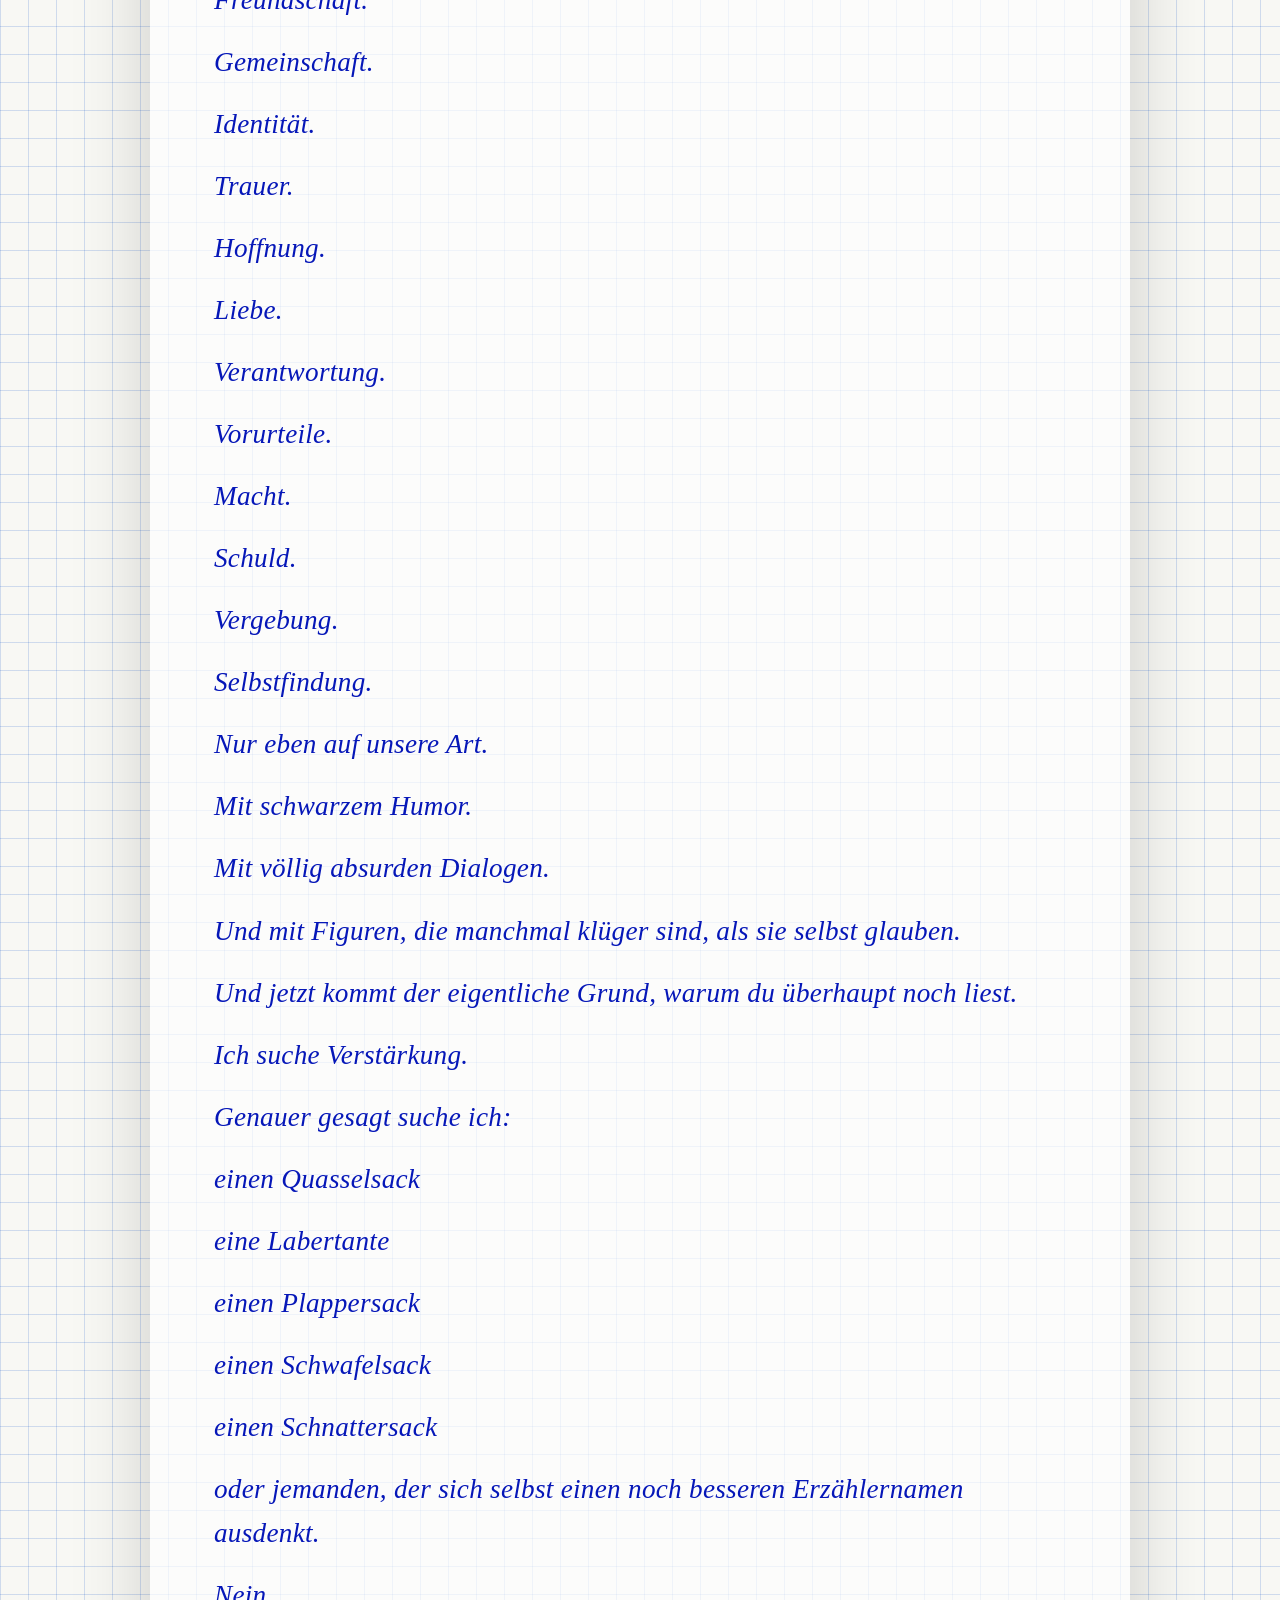
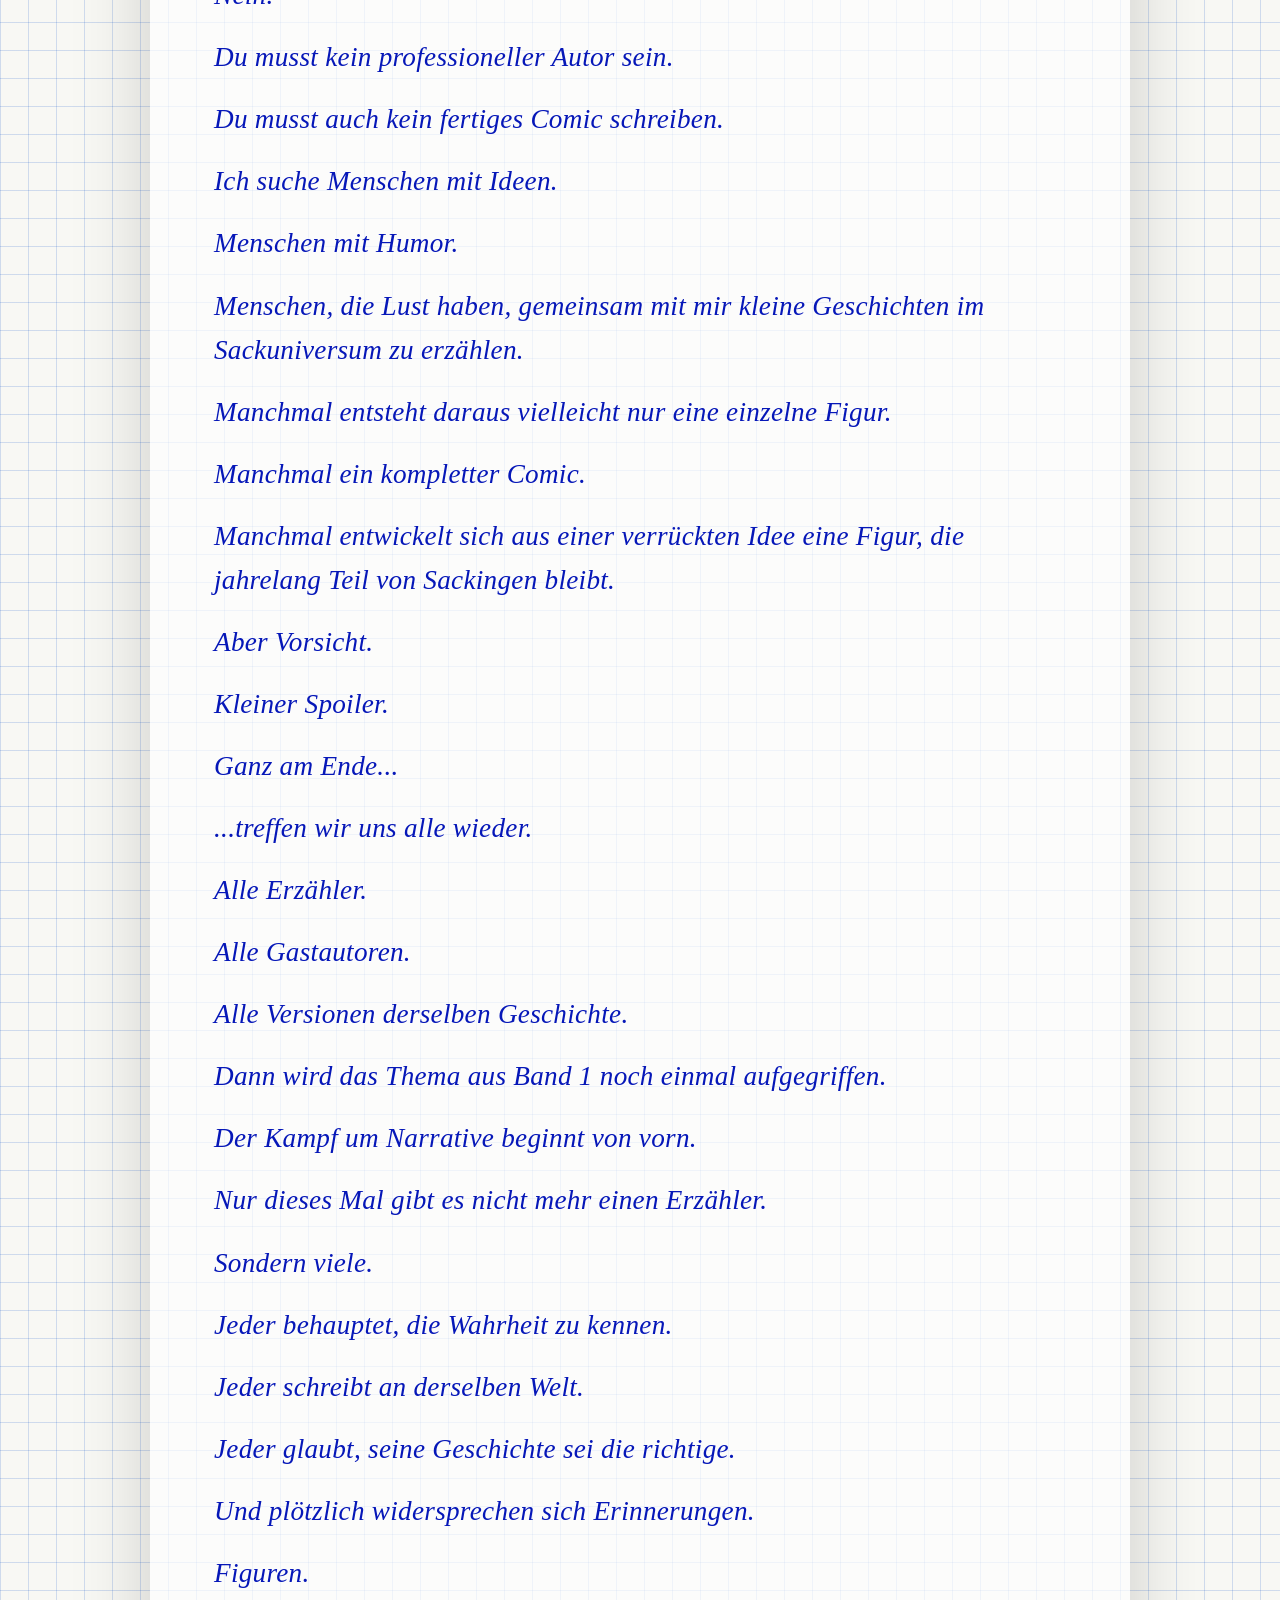
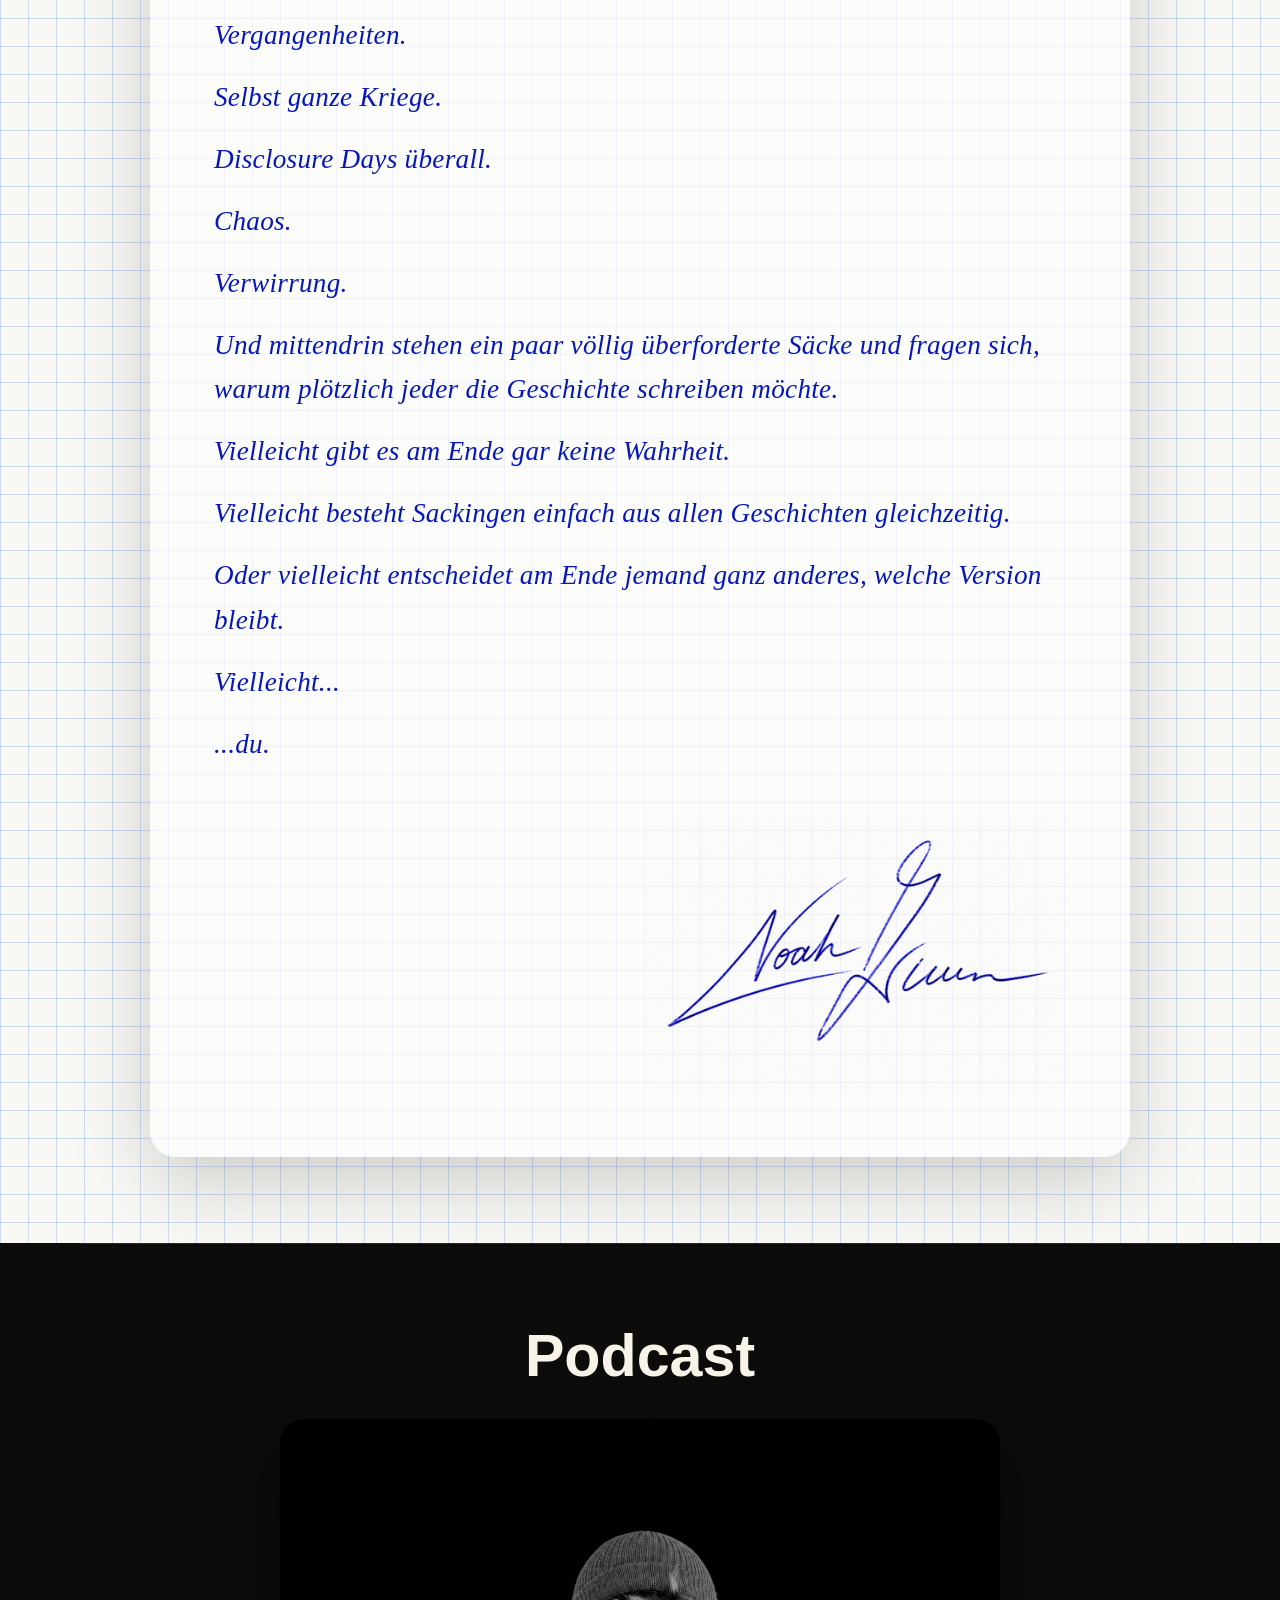
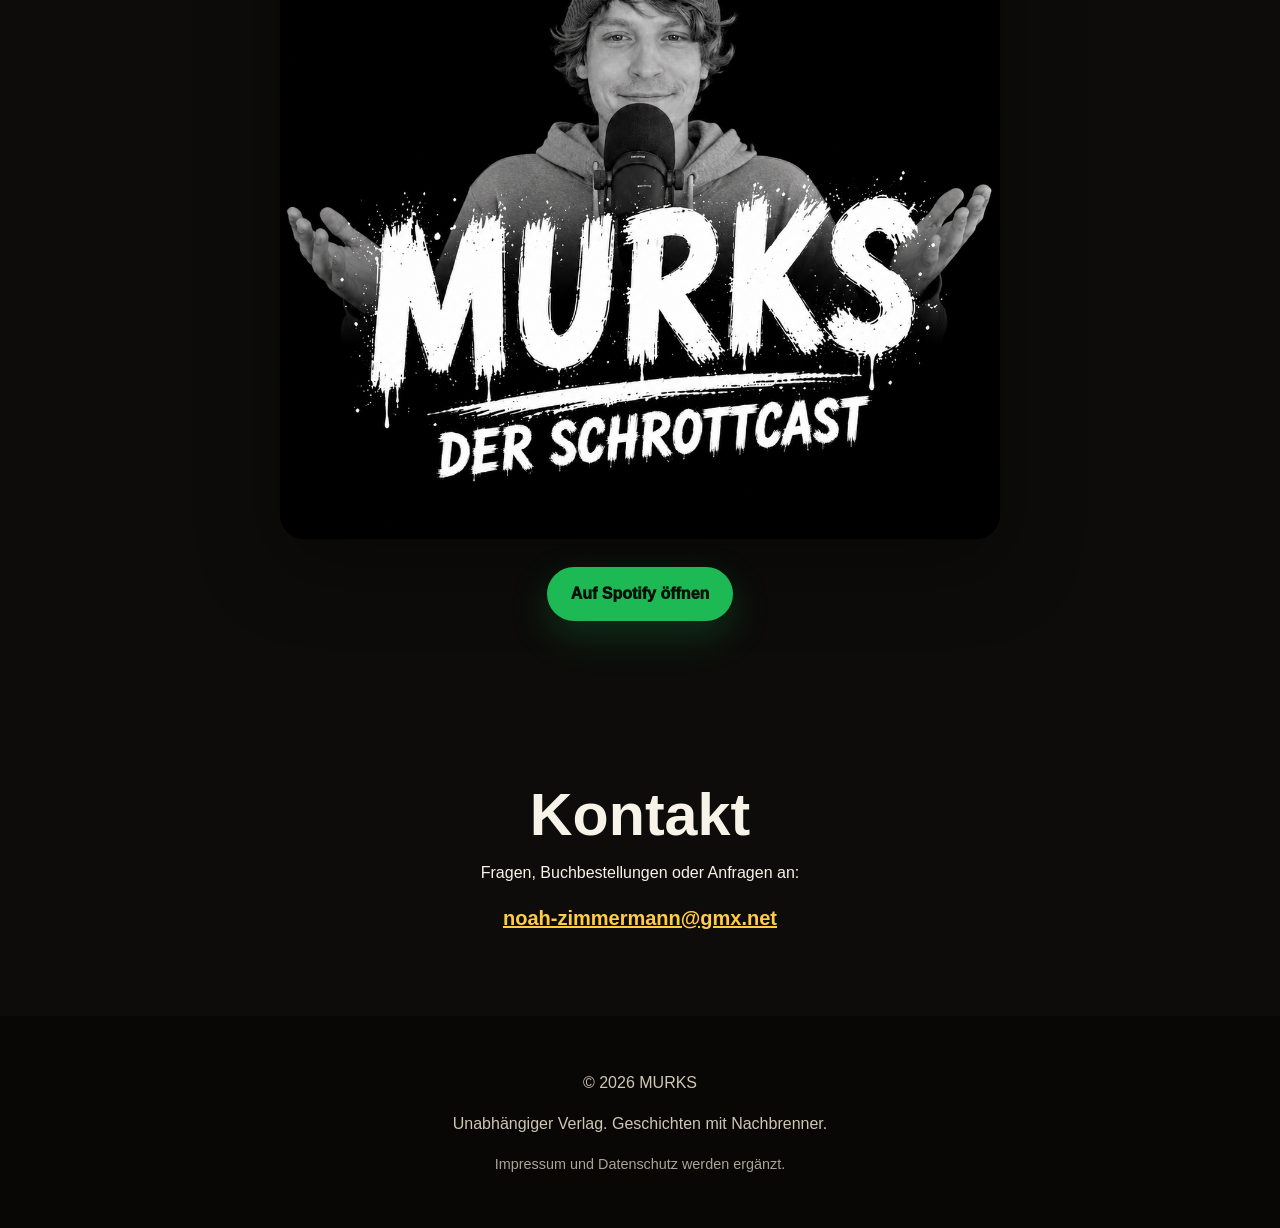
==== commit 1b153f64: "Add files via upload" ====
--- a/index.html
+++ b/index.html
@@ -17,6 +17,8 @@
         <a href="#autoren">Autoren</a>
         <a href="#die-saecke">Die Säcke</a>
         <a href="#shop">Shop</a>
+        <a href="#blog">Blog</a>
+        <a href="#podcast">Podcast</a>
         <a href="#kontakt">Kontakt</a>
       </div>
     </nav>
@@ -175,6 +177,126 @@
       </div>
     </section>
 
+
+    <section id="blog" class="blog-section">
+      <div class="blog-paper">
+        <p class="blog-number">#1</p>
+        <article class="blog-entry">
+            <p>LABERSACK SUCHT MITSCHREIBER.</p>
+            <p>Wer Lesersack bleiben will, sollte diesen Beitrag überspringen.</p>
+            <p>Wer Erzählersack werden will, sollte weiterlesen.</p>
+            <p>...</p>
+            <p>Noch da?</p>
+            <p>Dann herzlichen Glückwunsch.</p>
+            <p>Du hast gerade aufgehört, nur Leser zu sein.</p>
+            <p>Vielleicht.</p>
+            <p>Oder genau das war von Anfang an Teil der Geschichte.</p>
+            <p>Moin.</p>
+            <p>Ich bin Labersack.</p>
+            <p>Offiziell Erzähler.</p>
+            <p>Inoffiziell vermutlich der Einzige hier, der überhaupt noch versucht, den Überblick zu behalten.</p>
+            <p>Falls du Die Säcke gelesen hast, weißt du bereits:</p>
+            <p>Der erste Band war gleichzeitig das große Finale.</p>
+            <p>Ja.</p>
+            <p>Ist unpraktisch.</p>
+            <p>War aber irgendwie lustig.</p>
+            <p>Seitdem spielt fast alles, was im Sackuniversum passiert, zeitlich davor.</p>
+            <p>Jeder neue Comic erzählt einen weiteren Teil der Geschichte.</p>
+            <p>Oder behauptet zumindest, es zu tun.</p>
+            <p>Ab sofort erscheint jeden Monat eine neue Ausgabe von Die Säcke.</p>
+            <p>Immer.</p>
+            <p>Exakt.</p>
+            <p>42 Seiten.</p>
+            <p>Nicht 41.</p>
+            <p>Nicht 43.</p>
+            <p>Weil wir fanden, dass das eine ziemlich vernünftige Zahl ist.</p>
+            <p>Jede Ausgabe erzählt eine neue Geschichte aus Sackingen.</p>
+            <p>Mal völlig bekloppt.</p>
+            <p>Mal erstaunlich ernst.</p>
+            <p>Meistens beides gleichzeitig.</p>
+            <p>Denn zwischen Burgen, Burgern, Cowboys, Römern, Mülltonnen, Fernsehtürmen und sprechenden Säcken geht es eigentlich nie nur um einen Witz.</p>
+            <p>Sondern immer auch um Menschen.</p>
+            <p>Oder eben Säcke.</p>
+            <p>Jede Ausgabe beschäftigt sich deshalb mindestens mit einem Thema, das uns alle irgendwann einholt.</p>
+            <p>Zum Beispiel:</p>
+            <p>Angst.</p>
+            <p>Depression.</p>
+            <p>Einsamkeit.</p>
+            <p>Sucht.</p>
+            <p>Manipulation.</p>
+            <p>Narzissmus.</p>
+            <p>Freundschaft.</p>
+            <p>Gemeinschaft.</p>
+            <p>Identität.</p>
+            <p>Trauer.</p>
+            <p>Hoffnung.</p>
+            <p>Liebe.</p>
+            <p>Verantwortung.</p>
+            <p>Vorurteile.</p>
+            <p>Macht.</p>
+            <p>Schuld.</p>
+            <p>Vergebung.</p>
+            <p>Selbstfindung.</p>
+            <p>Nur eben auf unsere Art.</p>
+            <p>Mit schwarzem Humor.</p>
+            <p>Mit völlig absurden Dialogen.</p>
+            <p>Und mit Figuren, die manchmal klüger sind, als sie selbst glauben.</p>
+            <p>Und jetzt kommt der eigentliche Grund, warum du überhaupt noch liest.</p>
+            <p>Ich suche Verstärkung.</p>
+            <p>Genauer gesagt suche ich:</p>
+            <p>einen Quasselsack</p>
+            <p>eine Labertante</p>
+            <p>einen Plappersack</p>
+            <p>einen Schwafelsack</p>
+            <p>einen Schnattersack</p>
+            <p>oder jemanden, der sich selbst einen noch besseren Erzählernamen ausdenkt.</p>
+            <p>Nein.</p>
+            <p>Du musst kein professioneller Autor sein.</p>
+            <p>Du musst auch kein fertiges Comic schreiben.</p>
+            <p>Ich suche Menschen mit Ideen.</p>
+            <p>Menschen mit Humor.</p>
+            <p>Menschen, die Lust haben, gemeinsam mit mir kleine Geschichten im Sackuniversum zu erzählen.</p>
+            <p>Manchmal entsteht daraus vielleicht nur eine einzelne Figur.</p>
+            <p>Manchmal ein kompletter Comic.</p>
+            <p>Manchmal entwickelt sich aus einer verrückten Idee eine Figur, die jahrelang Teil von Sackingen bleibt.</p>
+            <p>Aber Vorsicht.</p>
+            <p>Kleiner Spoiler.</p>
+            <p>Ganz am Ende...</p>
+            <p>...treffen wir uns alle wieder.</p>
+            <p>Alle Erzähler.</p>
+            <p>Alle Gastautoren.</p>
+            <p>Alle Versionen derselben Geschichte.</p>
+            <p>Dann wird das Thema aus Band 1 noch einmal aufgegriffen.</p>
+            <p>Der Kampf um Narrative beginnt von vorn.</p>
+            <p>Nur dieses Mal gibt es nicht mehr einen Erzähler.</p>
+            <p>Sondern viele.</p>
+            <p>Jeder behauptet, die Wahrheit zu kennen.</p>
+            <p>Jeder schreibt an derselben Welt.</p>
+            <p>Jeder glaubt, seine Geschichte sei die richtige.</p>
+            <p>Und plötzlich widersprechen sich Erinnerungen.</p>
+            <p>Figuren.</p>
+            <p>Vergangenheiten.</p>
+            <p>Selbst ganze Kriege.</p>
+            <p>Disclosure Days überall.</p>
+            <p>Chaos.</p>
+            <p>Verwirrung.</p>
+            <p>Und mittendrin stehen ein paar völlig überforderte Säcke und fragen sich, warum plötzlich jeder die Geschichte schreiben möchte.</p>
+            <p>Vielleicht gibt es am Ende gar keine Wahrheit.</p>
+            <p>Vielleicht besteht Sackingen einfach aus allen Geschichten gleichzeitig.</p>
+            <p>Oder vielleicht entscheidet am Ende jemand ganz anderes, welche Version bleibt.</p>
+            <p>Vielleicht...</p>
+            <p>...du.</p>
+        </article>
+        <img class="blog-signature" src="assets/noah-signature-blue.png" alt="Noah Zimmermann Signatur" />
+      </div>
+    </section>
+
+    <section id="podcast" class="section podcast-section">
+      <h2>Podcast</h2>
+      <img class="podcast-cover" src="assets/murks-schrottcast.png" alt="MURKS Der Schrottcast" />
+      <a class="spotify-button" href="https://open.spotify.com/" target="_blank" rel="noopener">Auf Spotify öffnen</a>
+    </section>
+
     <section id="kontakt" class="section contact">
       <h2>Kontakt</h2>
       <p>Fragen, Buchbestellungen oder Anfragen an:</p>
--- a/style.css
+++ b/style.css
@@ -1 +1,113 @@
-*{box-sizing:border-box}:root{--bg:#0d0c0a;--text:#f7f3e8;--muted:#cfc6b4;--gold:#ffcc42;--card:#1c1a16;--border:rgba(255,255,255,.12);--red:#8f1717;--purple:#7c2aa4}html,body{margin:0;min-width:0;overflow-x:hidden;scroll-behavior:smooth}body{font-family:Arial,Helvetica,sans-serif;background:var(--bg);color:var(--text);line-height:1.6}img{max-width:100%;height:auto;display:block}a{color:inherit}.hero{min-height:92vh;padding:24px;display:flex;flex-direction:column;background:linear-gradient(135deg,#0a0907,#17140f 55%,#0b0a08)}.nav{width:min(1120px,100%);margin:0 auto;display:flex;align-items:center;justify-content:space-between;gap:16px}.nav-logo{color:var(--gold);font-weight:900;letter-spacing:5px;text-decoration:none;text-transform:uppercase}.nav-links{display:flex;gap:22px;flex-wrap:wrap;align-items:center}.nav-links a{text-decoration:none;color:var(--text);font-weight:800}.nav-links a:hover{color:var(--gold)}.menu-toggle{display:none;background:transparent;border:1px solid var(--border);color:var(--text);border-radius:10px;font-size:1.3rem;padding:6px 10px}.hero-content{width:min(980px,100%);margin:auto;text-align:center;padding:70px 0}.eyebrow{color:var(--gold);font-weight:900;letter-spacing:4px;text-transform:uppercase;margin-bottom:22px}.hero-logo{width:min(660px,92vw);margin:0 auto 24px}.subtitle{font-size:clamp(1.1rem,2.6vw,1.55rem);color:var(--muted);max-width:760px;margin:0 auto 34px}.subtitle.three-lines{line-height:1.65}.section{width:min(1120px,100%);margin:0 auto;padding:82px 24px}h2{font-size:clamp(2.1rem,5vw,3.7rem);line-height:1;margin:0 0 14px}.section-text{color:var(--muted);max-width:700px;margin:0 0 36px}.button{display:inline-flex;justify-content:center;align-items:center;min-height:46px;padding:12px 20px;border:1px solid var(--gold);border-radius:999px;color:var(--gold);text-decoration:none;font-weight:900;transition:transform .18s ease,background .18s ease;white-space:nowrap}.button:hover{transform:translateY(-2px);background:rgba(255,204,66,.11)}.button.primary{background:var(--gold);color:#111}.button.disabled{cursor:not-allowed;opacity:.68}.shelf{margin-top:58px;padding-top:34px;border-top:1px solid var(--border)}.shelf-title{color:var(--gold);letter-spacing:4px;text-transform:uppercase;margin:0 0 24px;font-size:1rem}.book-slider{width:100%;display:grid;grid-template-columns:48px minmax(0,1fr) 48px;gap:18px;align-items:center}.arrow{width:48px;height:48px;border-radius:50%;border:1px solid var(--border);background:#111;color:var(--gold);font-size:2rem;cursor:pointer;line-height:1}.arrow:hover{border-color:var(--gold)}.book-slide{min-width:0;display:grid;grid-template-columns:minmax(180px,350px) minmax(0,1fr);gap:34px;align-items:center;background:var(--card);border:1px solid var(--border);border-radius:28px;padding:28px;box-shadow:0 18px 70px rgba(0,0,0,.26);transition:opacity .2s ease,transform .2s ease}.book-slide.fade{opacity:0;transform:translateX(8px)}.book-sketch{width:min(330px,100%);margin:0 auto;border-radius:18px}.book-sketch:hover{transform:rotate(-1.5deg) scale(1.02)}.book-copy{min-width:0}.book-title{font-size:clamp(1.7rem,4vw,3rem);line-height:.95;margin:0 0 18px;text-transform:uppercase;font-weight:1000;letter-spacing:-1px}.book-title.multiline{line-height:1.02}.book-title.red{color:var(--red);text-shadow:2px 2px 0 #000}.book-title.purple{color:var(--purple);text-shadow:2px 2px 0 #000}.book-title.white{color:#fff;text-shadow:2px 2px 0 #000}.book-copy p{color:var(--muted);max-width:620px}.authors,.shop{border-top:1px solid var(--border)}.author-preview{display:inline-flex;flex-direction:column;align-items:center;gap:14px;text-decoration:none;color:var(--text)}.author-preview img{width:150px;height:150px;border-radius:50%;object-fit:cover;background:#000;box-shadow:0 18px 60px rgba(0,0,0,.35)}.author-preview h3{margin:0;color:var(--gold);font-size:1.35rem}.author-card,.product{background:var(--card);border:1px solid var(--border);border-radius:24px;padding:26px;box-shadow:0 18px 60px rgba(0,0,0,.22)}.author-card{max-width:760px}.tag{display:inline-block;background:var(--gold);color:#111;font-size:.82rem;font-weight:900;border-radius:999px;padding:4px 12px}.saecke-white-section{background:#fff;color:#111;padding:82px 20px;font-family:"Comic Sans MS","Comic Sans",cursive;background-image:linear-gradient(rgba(30,90,200,.12) 1px,transparent 1px),linear-gradient(90deg,rgba(30,90,200,.12) 1px,transparent 1px);background-size:38px 38px;background-position:center}.saecke-wrap{position:relative;width:min(1120px,100%);margin:0 auto;background:#fff;padding:clamp(18px,3vw,38px);border-radius:28px}.saecke-wrap h2{color:#111;text-transform:uppercase;font-family:"Comic Sans MS","Comic Sans",cursive;margin-bottom:40px}.saecke-row{display:grid;grid-template-columns:minmax(0,1fr) minmax(180px,280px);gap:34px;align-items:center;margin:34px 0}.saecke-row.reverse{grid-template-columns:minmax(180px,280px) minmax(0,1fr)}.saecke-row.reverse .saecke-text{order:2}.saecke-row.reverse .character-paper{order:1}.saecke-text{font-size:1.08rem;line-height:1.65;max-width:760px}.saecke-text p{margin:0 0 14px}.saecke-text .lead{font-size:1.55rem;font-weight:900}.character-paper{display:flex;justify-content:center;align-items:center;min-height:230px;padding:20px;background:#fff;border-radius:18px}.saecke-character{object-fit:contain}.saecke-character.side{max-height:250px;width:100%;object-fit:contain}.products{display:grid;gap:18px}.product{display:grid;grid-template-columns:minmax(0,1fr) auto auto;gap:18px;align-items:center}.product p{margin:4px 0 0;color:var(--muted)}.price{color:var(--gold);font-size:1.35rem;font-weight:900;white-space:nowrap}.highlight{border-color:rgba(255,204,66,.45)}.contact{text-align:center}.mail{display:inline-block;color:var(--gold);font-size:1.25rem;font-weight:900}.footer{text-align:center;color:var(--muted);background:#080705;padding:38px 20px}.small{font-size:.9rem;opacity:.82}.page-header{padding:24px;background:linear-gradient(135deg,#0a0907,#17140f 55%,#0b0a08)}.page-main{width:min(1080px,100%);margin:0 auto;padding:64px 24px 86px}.back-link{display:inline-block;margin-bottom:26px;color:var(--gold);text-decoration:none;font-weight:900}.book-page-title{font-size:clamp(2rem,6vw,4.2rem);line-height:.95;margin:0 0 16px}.book-page-intro{color:var(--muted);max-width:760px;margin-bottom:34px}.backcover-wrap{display:flex;justify-content:center;margin:34px 0}.backcover{width:min(720px,100%);max-height:82vh;object-fit:contain;border-radius:18px;box-shadow:0 22px 80px rgba(0,0,0,.35);background:#111}.book-actions{display:flex;gap:14px;flex-wrap:wrap;align-items:center;justify-content:center}.author-page-card{max-width:920px}.author-page-photo{width:min(320px,75vw);margin:0 auto 34px;border-radius:22px;object-fit:cover;background:#000;box-shadow:0 28px 90px rgba(0,0,0,.45);-webkit-mask-image:radial-gradient(circle,#000 58%,rgba(0,0,0,.88) 72%,transparent 100%);mask-image:radial-gradient(circle,#000 58%,rgba(0,0,0,.88) 72%,transparent 100%)}.author-text{max-width:820px;margin:0 auto;color:var(--text);font-size:1.08rem}.author-text h1{font-size:clamp(2rem,5vw,3.3rem);line-height:1.05;margin:0 0 18px}.author-text p{margin:0 0 18px}.author-text strong{color:var(--gold)}@media(max-width:860px){.nav{align-items:flex-start}.menu-toggle{display:block}.nav-links{display:none;width:100%;flex-direction:column;align-items:flex-start;padding-top:12px}.nav-links.open{display:flex}.hero{min-height:86vh;padding:18px}.eyebrow{letter-spacing:2px}.section{padding:58px 18px}.book-slider{grid-template-columns:38px minmax(0,1fr) 38px;gap:8px}.arrow{width:38px;height:38px;font-size:1.7rem}.book-slide{grid-template-columns:1fr;padding:20px;gap:20px}.book-sketch{width:min(260px,100%)}.product{grid-template-columns:1fr;align-items:flex-start}.saecke-white-section{padding:58px 12px;background-size:30px 30px}.saecke-wrap{padding:18px 12px;border-radius:18px}.saecke-row,.saecke-row.reverse{grid-template-columns:1fr;gap:18px}.saecke-row.reverse .saecke-text,.saecke-row.reverse .character-paper{order:initial}.character-paper{min-height:190px}.saecke-character.side{max-height:220px}.backcover{max-height:none;width:min(640px,100%)}}+*{box-sizing:border-box}:root{--bg:#0d0c0a;--text:#f7f3e8;--muted:#cfc6b4;--gold:#ffcc42;--card:#1c1a16;--border:rgba(255,255,255,.12);--red:#8f1717;--purple:#7c2aa4}html,body{margin:0;min-width:0;overflow-x:hidden;scroll-behavior:smooth}body{font-family:Arial,Helvetica,sans-serif;background:var(--bg);color:var(--text);line-height:1.6}img{max-width:100%;height:auto;display:block}a{color:inherit}.hero{min-height:92vh;padding:24px;display:flex;flex-direction:column;background:linear-gradient(135deg,#0a0907,#17140f 55%,#0b0a08)}.nav{width:min(1120px,100%);margin:0 auto;display:flex;align-items:center;justify-content:space-between;gap:16px}.nav-logo{color:var(--gold);font-weight:900;letter-spacing:5px;text-decoration:none;text-transform:uppercase}.nav-links{display:flex;gap:22px;flex-wrap:wrap;align-items:center}.nav-links a{text-decoration:none;color:var(--text);font-weight:800}.nav-links a:hover{color:var(--gold)}.menu-toggle{display:none;background:transparent;border:1px solid var(--border);color:var(--text);border-radius:10px;font-size:1.3rem;padding:6px 10px}.hero-content{width:min(980px,100%);margin:auto;text-align:center;padding:70px 0}.eyebrow{color:var(--gold);font-weight:900;letter-spacing:4px;text-transform:uppercase;margin-bottom:22px}.hero-logo{width:min(660px,92vw);margin:0 auto 24px}.subtitle{font-size:clamp(1.1rem,2.6vw,1.55rem);color:var(--muted);max-width:760px;margin:0 auto 34px}.subtitle.three-lines{line-height:1.65}.section{width:min(1120px,100%);margin:0 auto;padding:82px 24px}h2{font-size:clamp(2.1rem,5vw,3.7rem);line-height:1;margin:0 0 14px}.section-text{color:var(--muted);max-width:700px;margin:0 0 36px}.button{display:inline-flex;justify-content:center;align-items:center;min-height:46px;padding:12px 20px;border:1px solid var(--gold);border-radius:999px;color:var(--gold);text-decoration:none;font-weight:900;transition:transform .18s ease,background .18s ease;white-space:nowrap}.button:hover{transform:translateY(-2px);background:rgba(255,204,66,.11)}.button.primary{background:var(--gold);color:#111}.button.disabled{cursor:not-allowed;opacity:.68}.shelf{margin-top:58px;padding-top:34px;border-top:1px solid var(--border)}.shelf-title{color:var(--gold);letter-spacing:4px;text-transform:uppercase;margin:0 0 24px;font-size:1rem}.book-slider{width:100%;display:grid;grid-template-columns:48px minmax(0,1fr) 48px;gap:18px;align-items:center}.arrow{width:48px;height:48px;border-radius:50%;border:1px solid var(--border);background:#111;color:var(--gold);font-size:2rem;cursor:pointer;line-height:1}.arrow:hover{border-color:var(--gold)}.book-slide{min-width:0;display:grid;grid-template-columns:minmax(180px,350px) minmax(0,1fr);gap:34px;align-items:center;background:var(--card);border:1px solid var(--border);border-radius:28px;padding:28px;box-shadow:0 18px 70px rgba(0,0,0,.26);transition:opacity .2s ease,transform .2s ease}.book-slide.fade{opacity:0;transform:translateX(8px)}.book-sketch{width:min(330px,100%);margin:0 auto;border-radius:18px}.book-sketch:hover{transform:rotate(-1.5deg) scale(1.02)}.book-copy{min-width:0}.book-title{font-size:clamp(1.7rem,4vw,3rem);line-height:.95;margin:0 0 18px;text-transform:uppercase;font-weight:1000;letter-spacing:-1px}.book-title.multiline{line-height:1.02}.book-title.red{color:var(--red);text-shadow:2px 2px 0 #000}.book-title.purple{color:var(--purple);text-shadow:2px 2px 0 #000}.book-title.white{color:#fff;text-shadow:2px 2px 0 #000}.book-copy p{color:var(--muted);max-width:620px}.authors,.shop{border-top:1px solid var(--border)}.author-preview{display:inline-flex;flex-direction:column;align-items:center;gap:14px;text-decoration:none;color:var(--text)}.author-preview img{width:150px;height:150px;border-radius:50%;object-fit:cover;background:#000;box-shadow:0 18px 60px rgba(0,0,0,.35)}.author-preview h3{margin:0;color:var(--gold);font-size:1.35rem}.author-card,.product{background:var(--card);border:1px solid var(--border);border-radius:24px;padding:26px;box-shadow:0 18px 60px rgba(0,0,0,.22)}.author-card{max-width:760px}.tag{display:inline-block;background:var(--gold);color:#111;font-size:.82rem;font-weight:900;border-radius:999px;padding:4px 12px}.saecke-white-section{background:#fff;color:#111;padding:82px 20px;font-family:"Comic Sans MS","Comic Sans",cursive;background-image:linear-gradient(rgba(30,90,200,.12) 1px,transparent 1px),linear-gradient(90deg,rgba(30,90,200,.12) 1px,transparent 1px);background-size:38px 38px;background-position:center}.saecke-wrap{position:relative;width:min(1120px,100%);margin:0 auto;background:#fff;padding:clamp(18px,3vw,38px);border-radius:28px}.saecke-wrap h2{color:#111;text-transform:uppercase;font-family:"Comic Sans MS","Comic Sans",cursive;margin-bottom:40px}.saecke-row{display:grid;grid-template-columns:minmax(0,1fr) minmax(180px,280px);gap:34px;align-items:center;margin:34px 0}.saecke-row.reverse{grid-template-columns:minmax(180px,280px) minmax(0,1fr)}.saecke-row.reverse .saecke-text{order:2}.saecke-row.reverse .character-paper{order:1}.saecke-text{font-size:1.08rem;line-height:1.65;max-width:760px}.saecke-text p{margin:0 0 14px}.saecke-text .lead{font-size:1.55rem;font-weight:900}.character-paper{display:flex;justify-content:center;align-items:center;min-height:230px;padding:20px;background:#fff;border-radius:18px}.saecke-character{object-fit:contain}.saecke-character.side{max-height:250px;width:100%;object-fit:contain}.products{display:grid;gap:18px}.product{display:grid;grid-template-columns:minmax(0,1fr) auto auto;gap:18px;align-items:center}.product p{margin:4px 0 0;color:var(--muted)}.price{color:var(--gold);font-size:1.35rem;font-weight:900;white-space:nowrap}.highlight{border-color:rgba(255,204,66,.45)}.contact{text-align:center}.mail{display:inline-block;color:var(--gold);font-size:1.25rem;font-weight:900}.footer{text-align:center;color:var(--muted);background:#080705;padding:38px 20px}.small{font-size:.9rem;opacity:.82}.page-header{padding:24px;background:linear-gradient(135deg,#0a0907,#17140f 55%,#0b0a08)}.page-main{width:min(1080px,100%);margin:0 auto;padding:64px 24px 86px}.back-link{display:inline-block;margin-bottom:26px;color:var(--gold);text-decoration:none;font-weight:900}.book-page-title{font-size:clamp(2rem,6vw,4.2rem);line-height:.95;margin:0 0 16px}.book-page-intro{color:var(--muted);max-width:760px;margin-bottom:34px}.backcover-wrap{display:flex;justify-content:center;margin:34px 0}.backcover{width:min(720px,100%);max-height:82vh;object-fit:contain;border-radius:18px;box-shadow:0 22px 80px rgba(0,0,0,.35);background:#111}.book-actions{display:flex;gap:14px;flex-wrap:wrap;align-items:center;justify-content:center}.author-page-card{max-width:920px}.author-page-photo{width:min(320px,75vw);margin:0 auto 34px;border-radius:22px;object-fit:cover;background:#000;box-shadow:0 28px 90px rgba(0,0,0,.45);-webkit-mask-image:radial-gradient(circle,#000 58%,rgba(0,0,0,.88) 72%,transparent 100%);mask-image:radial-gradient(circle,#000 58%,rgba(0,0,0,.88) 72%,transparent 100%)}.author-text{max-width:820px;margin:0 auto;color:var(--text);font-size:1.08rem}.author-text h1{font-size:clamp(2rem,5vw,3.3rem);line-height:1.05;margin:0 0 18px}.author-text p{margin:0 0 18px}.author-text strong{color:var(--gold)}@media(max-width:860px){.nav{align-items:flex-start}.menu-toggle{display:block}.nav-links{display:none;width:100%;flex-direction:column;align-items:flex-start;padding-top:12px}.nav-links.open{display:flex}.hero{min-height:86vh;padding:18px}.eyebrow{letter-spacing:2px}.section{padding:58px 18px}.book-slider{grid-template-columns:38px minmax(0,1fr) 38px;gap:8px}.arrow{width:38px;height:38px;font-size:1.7rem}.book-slide{grid-template-columns:1fr;padding:20px;gap:20px}.book-sketch{width:min(260px,100%)}.product{grid-template-columns:1fr;align-items:flex-start}.saecke-white-section{padding:58px 12px;background-size:30px 30px}.saecke-wrap{padding:18px 12px;border-radius:18px}.saecke-row,.saecke-row.reverse{grid-template-columns:1fr;gap:18px}.saecke-row.reverse .saecke-text,.saecke-row.reverse .character-paper{order:initial}.character-paper{min-height:190px}.saecke-character.side{max-height:220px}.backcover{max-height:none;width:min(640px,100%)}}
+
+.blog-section {
+  background: #f8f8f4;
+  color: #0617b8;
+  padding: 86px 20px;
+  background-image:
+    linear-gradient(rgba(22, 87, 200, 0.18) 1px, transparent 1px),
+    linear-gradient(90deg, rgba(22, 87, 200, 0.18) 1px, transparent 1px);
+  background-size: 28px 28px;
+}
+
+.blog-paper {
+  width: min(980px, 100%);
+  margin: 0 auto;
+  background: rgba(255, 255, 255, 0.68);
+  border-radius: 26px;
+  padding: clamp(26px, 5vw, 66px);
+  box-shadow: 0 24px 80px rgba(0, 0, 0, 0.18);
+}
+
+.blog-number {
+  font-family: "Segoe Script", "Comic Sans MS", cursive;
+  font-size: clamp(3rem, 9vw, 6.5rem);
+  line-height: 1;
+  margin: 0 0 26px;
+  color: #0617b8;
+  font-style: italic;
+  transform: rotate(-3deg);
+}
+
+.blog-entry {
+  font-family: "Segoe Script", "Comic Sans MS", cursive;
+  color: #0617b8;
+  font-size: clamp(1.15rem, 2.3vw, 1.7rem);
+  line-height: 1.62;
+  font-style: italic;
+  letter-spacing: 0.01em;
+}
+
+.blog-entry p {
+  margin: 0 0 18px;
+}
+
+.blog-entry p:first-child {
+  font-size: clamp(2rem, 5vw, 4rem);
+  line-height: 1.05;
+  font-weight: 900;
+  margin-bottom: 30px;
+  transform: rotate(-1.5deg);
+}
+
+.blog-entry p:nth-child(2),
+.blog-entry p:nth-child(3) {
+  font-weight: 900;
+}
+
+.blog-signature {
+  width: min(420px, 82vw);
+  margin: 48px 0 0 auto;
+  mix-blend-mode: multiply;
+}
+
+.podcast-section {
+  text-align: center;
+  border-top: 1px solid var(--border);
+}
+
+.podcast-cover {
+  width: min(720px, 100%);
+  margin: 34px auto 28px;
+  border-radius: 24px;
+  box-shadow: 0 24px 80px rgba(0,0,0,.38);
+}
+
+.spotify-button {
+  display: inline-flex;
+  align-items: center;
+  justify-content: center;
+  min-height: 52px;
+  padding: 14px 24px;
+  border-radius: 999px;
+  background: #1DB954;
+  color: #081008;
+  text-decoration: none;
+  font-weight: 1000;
+  box-shadow: 0 14px 38px rgba(29,185,84,.22);
+}
+
+.spotify-button:hover {
+  transform: translateY(-2px);
+}
+
+@media (max-width: 860px) {
+  .blog-section {
+    padding: 58px 14px;
+    background-size: 24px 24px;
+  }
+
+  .blog-paper {
+    padding: 24px 18px;
+    border-radius: 18px;
+  }
+
+  .blog-entry {
+    font-size: 1.12rem;
+    line-height: 1.7;
+  }
+
+  .podcast-cover {
+    border-radius: 16px;
+  }
+}
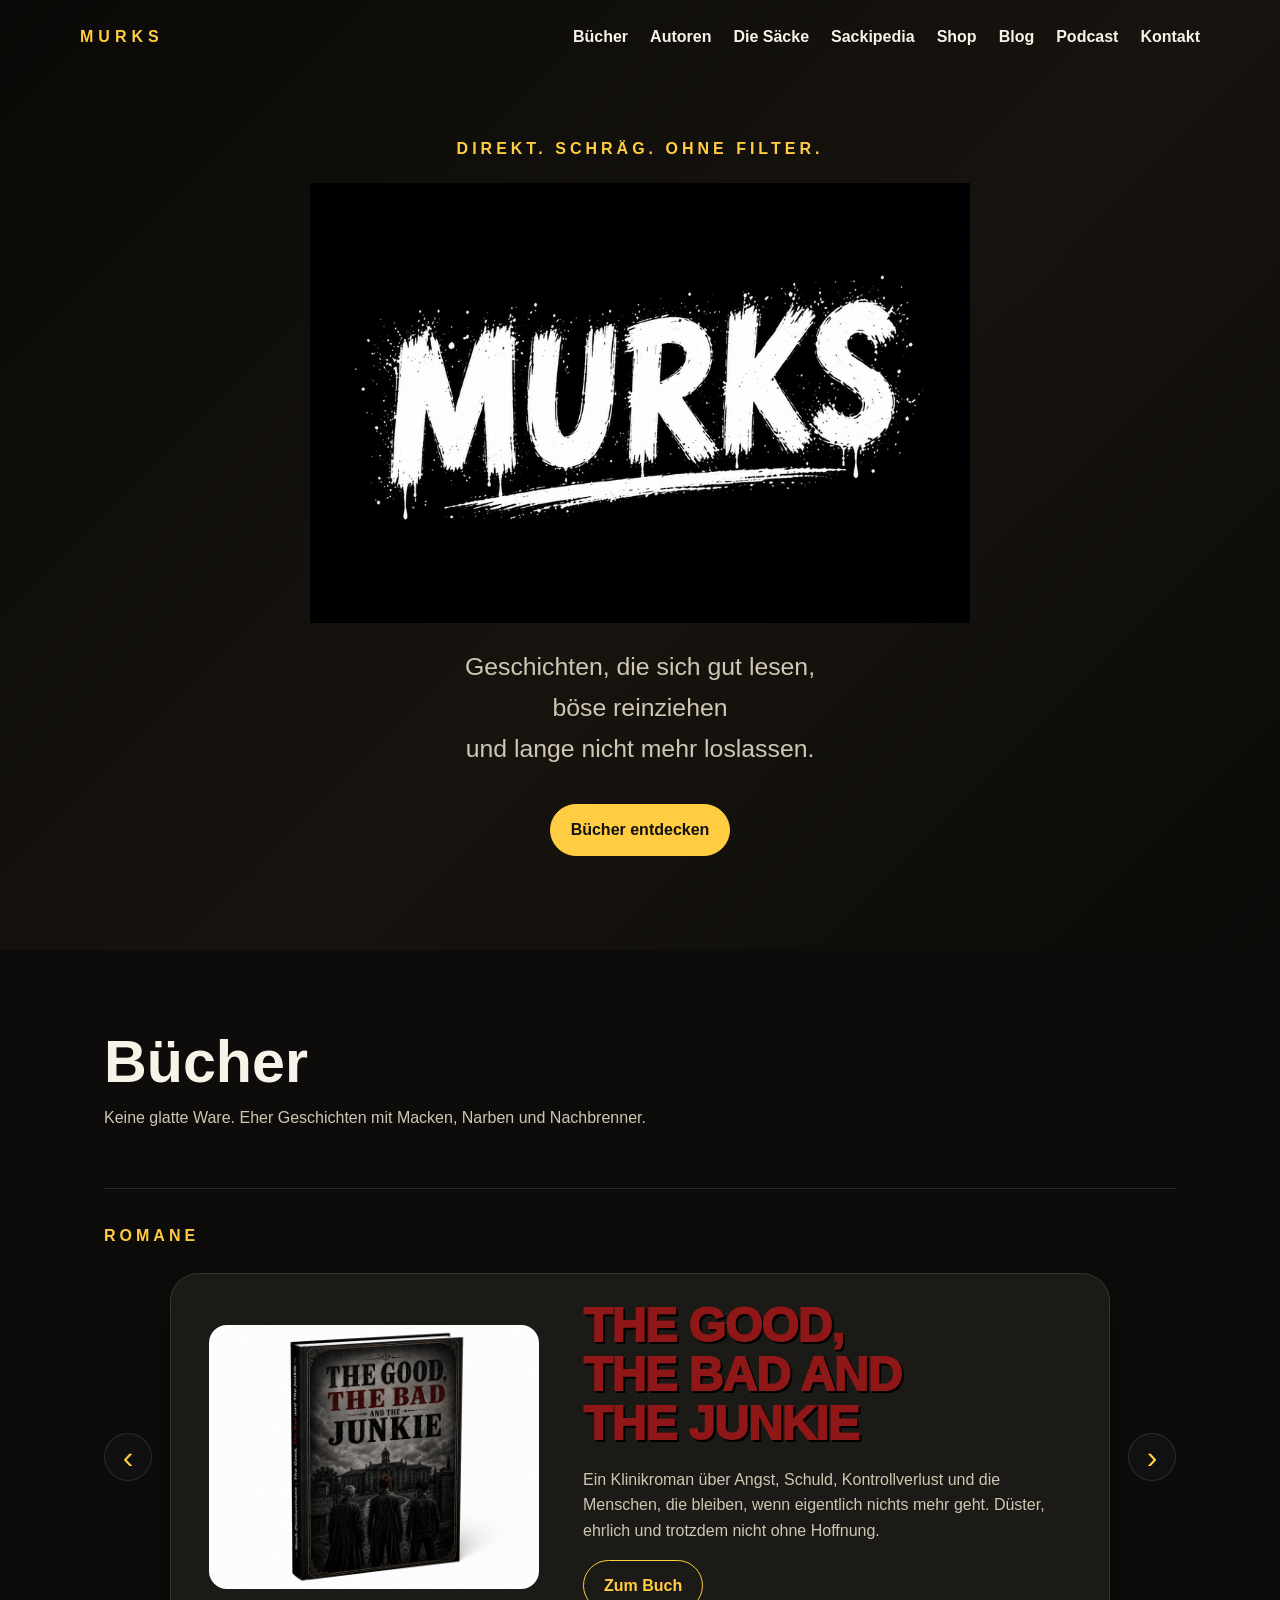
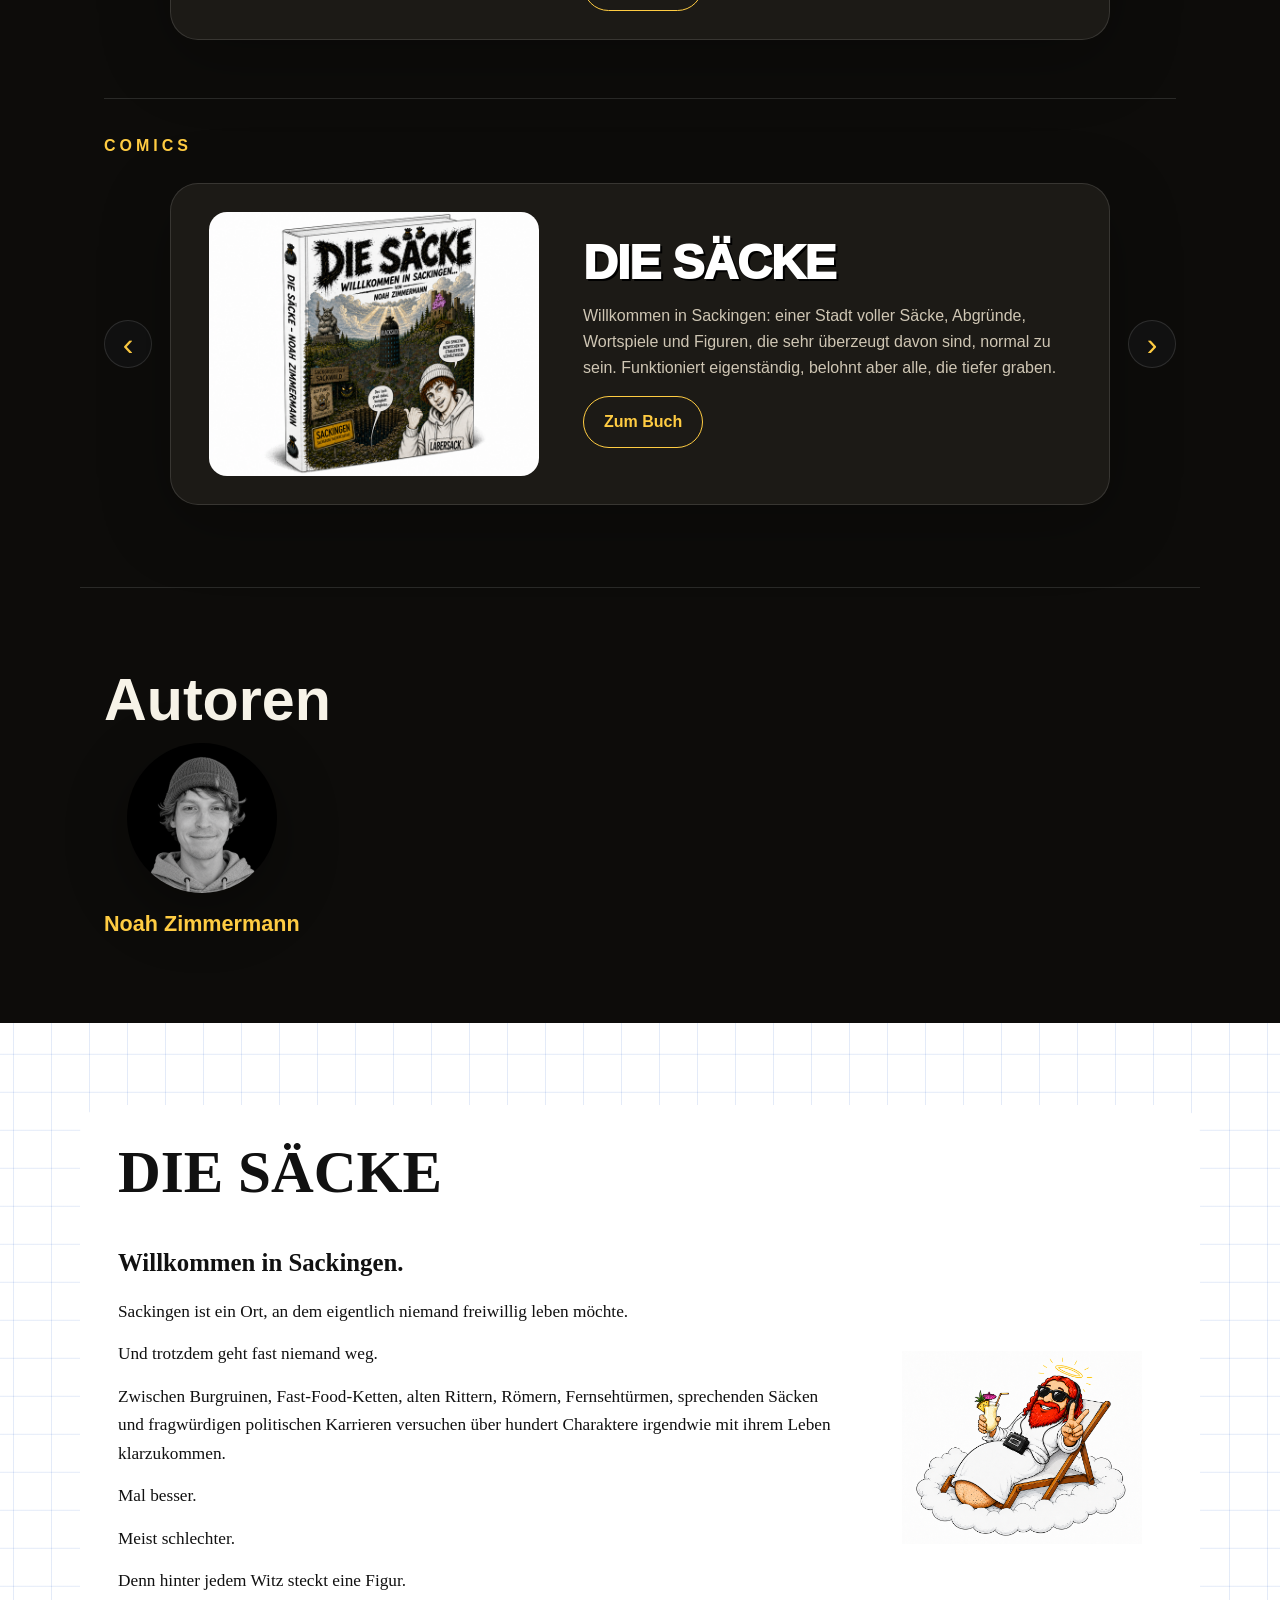
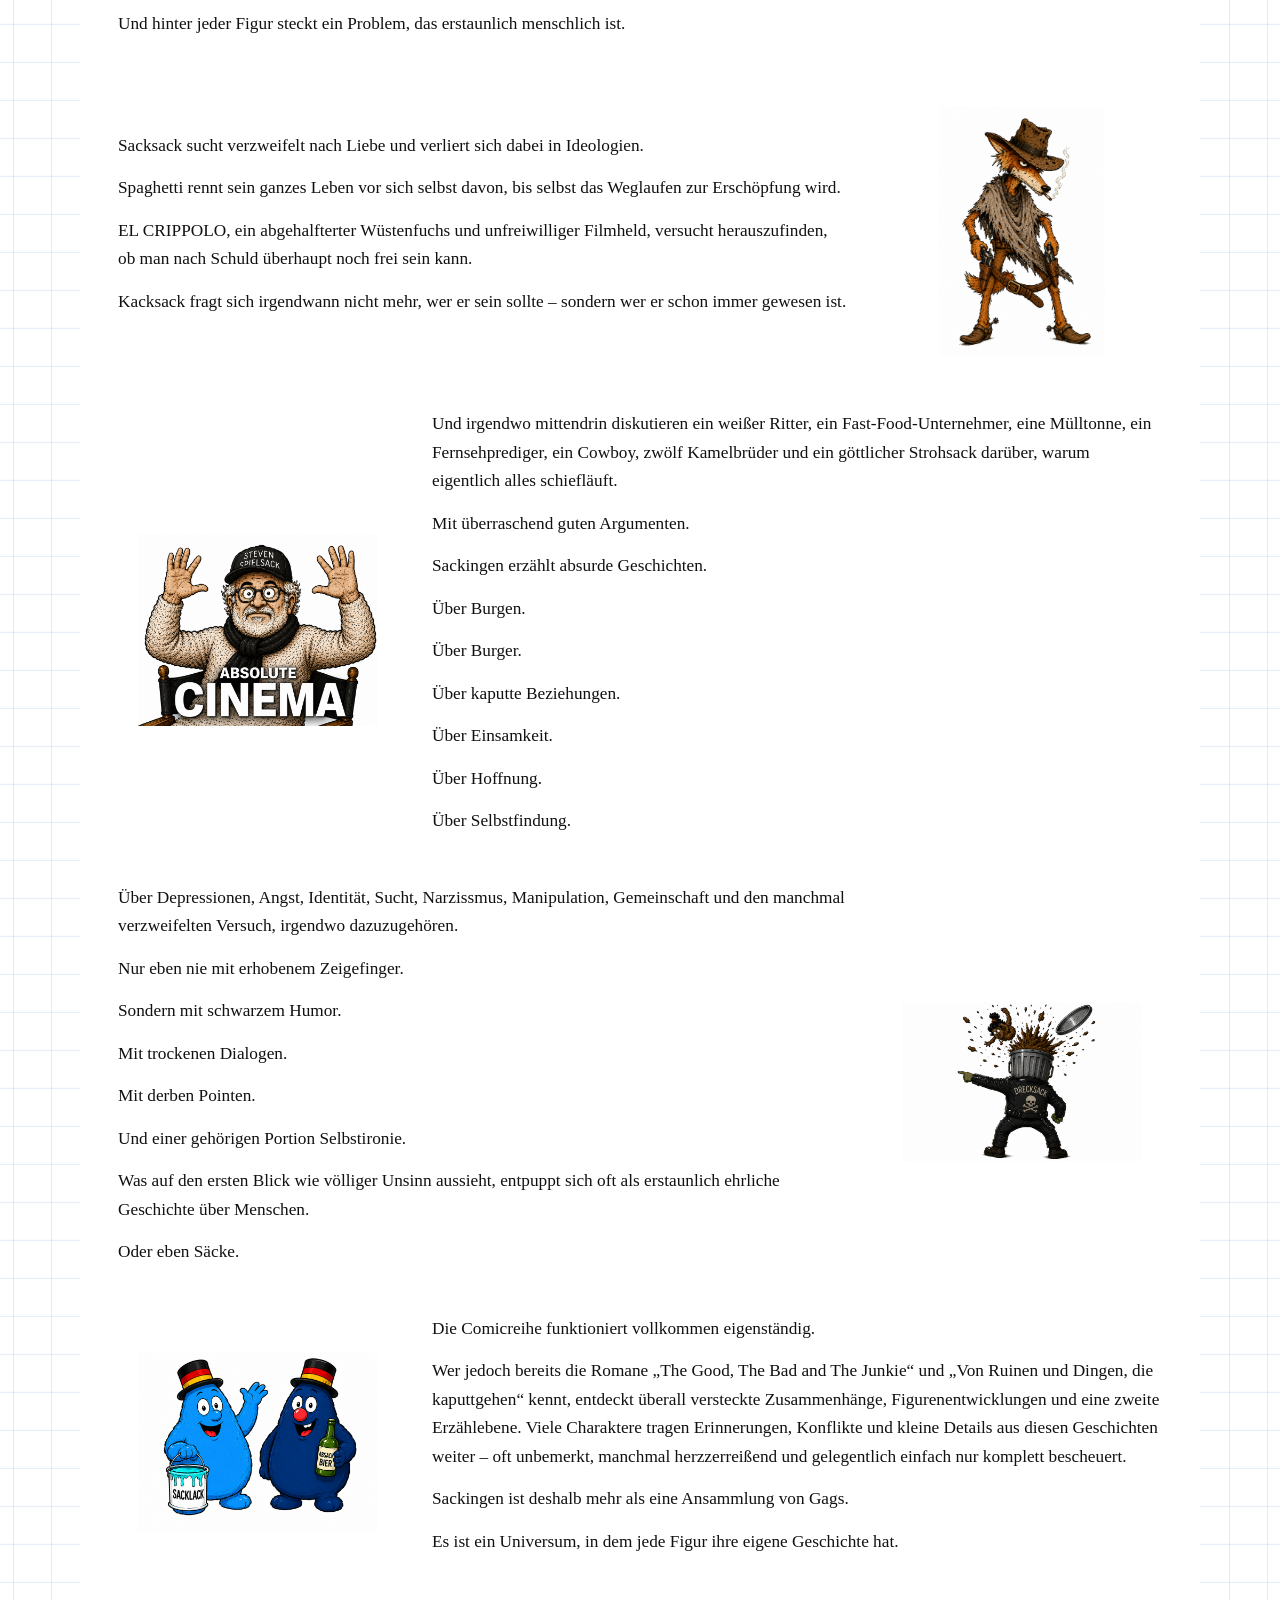
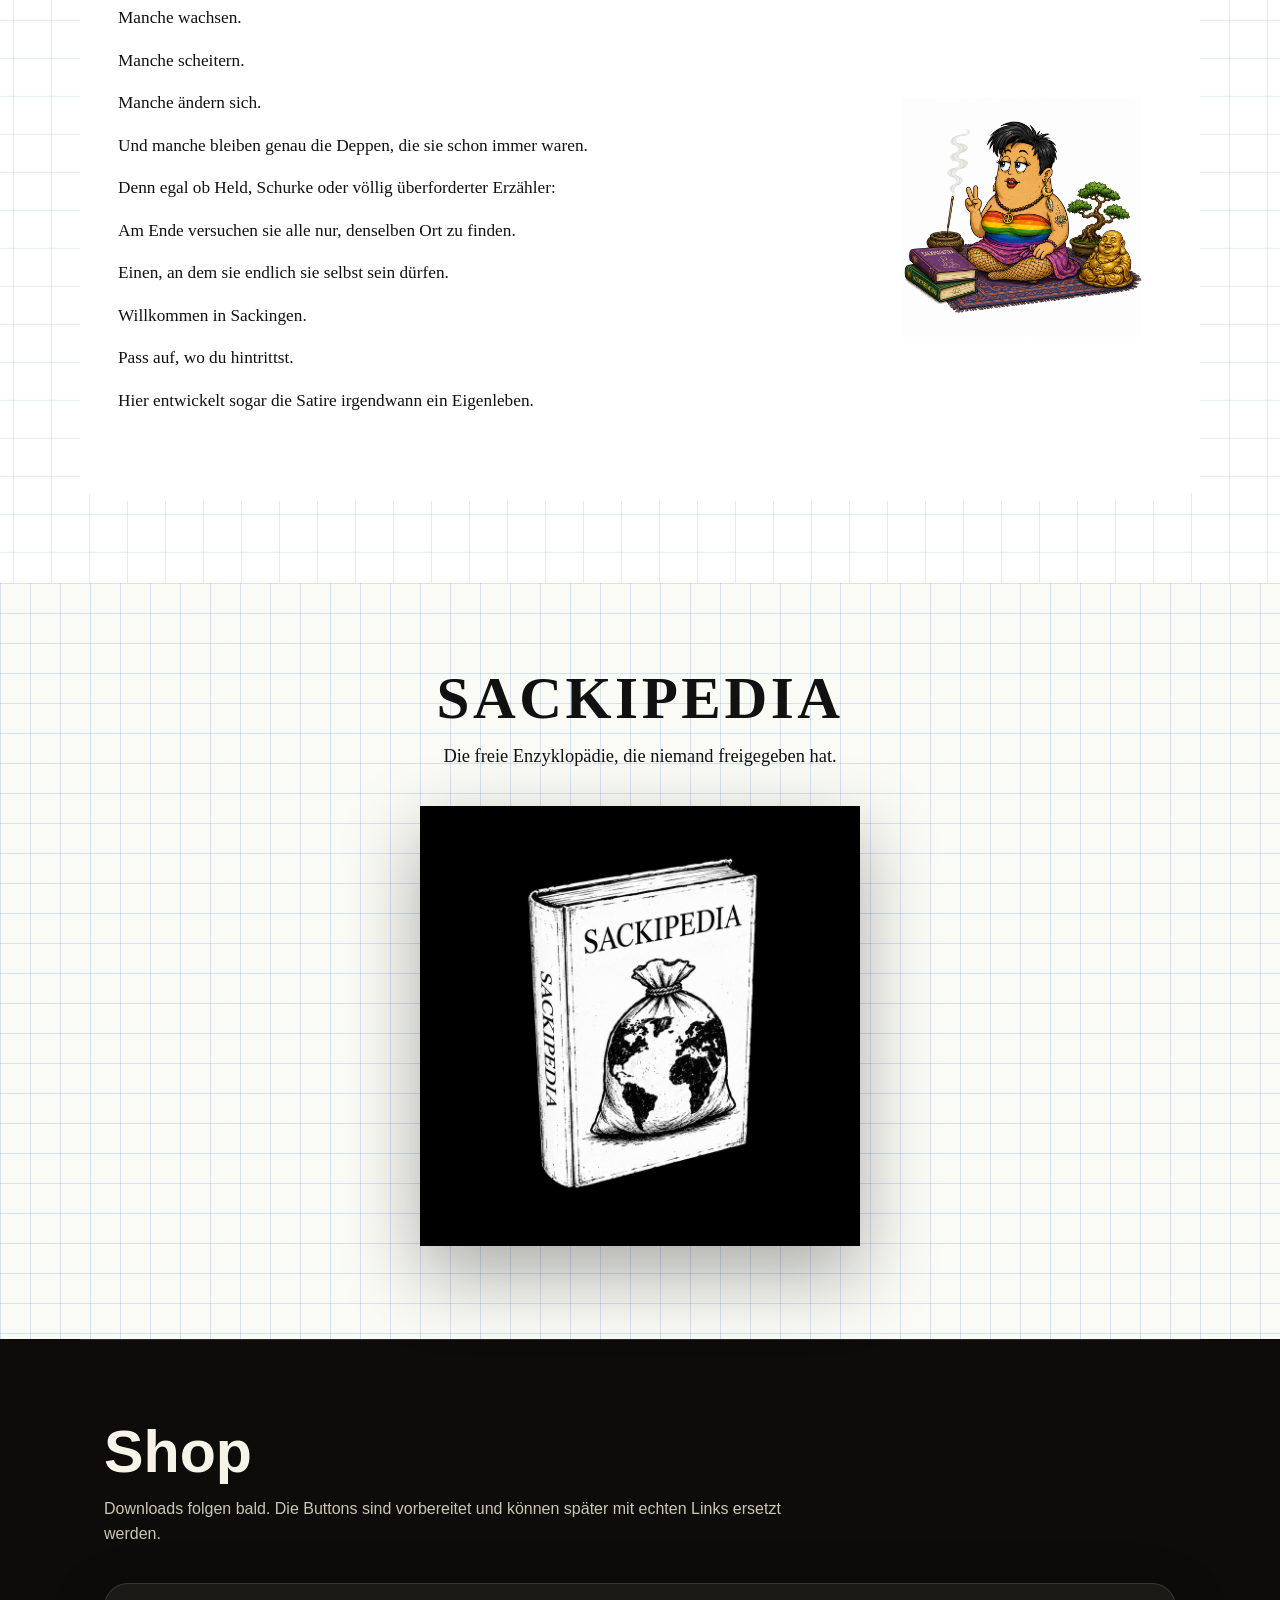
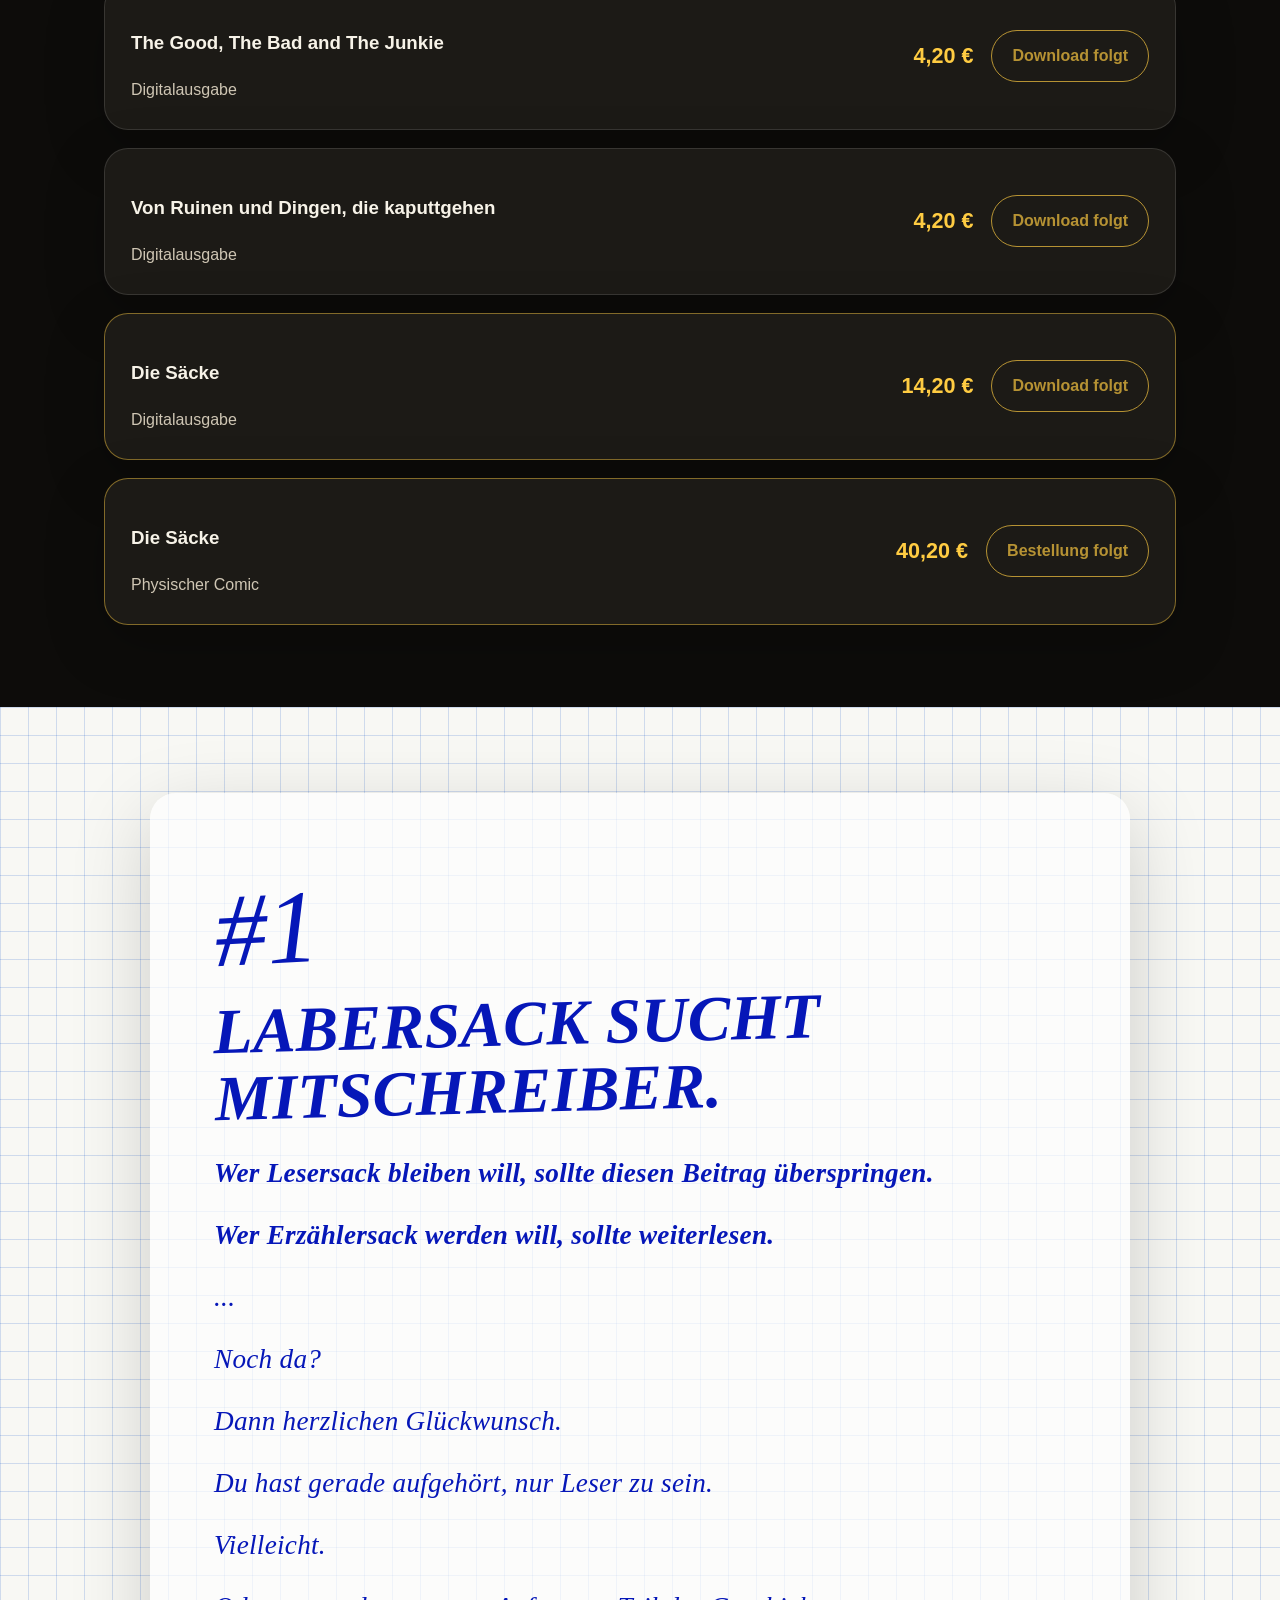
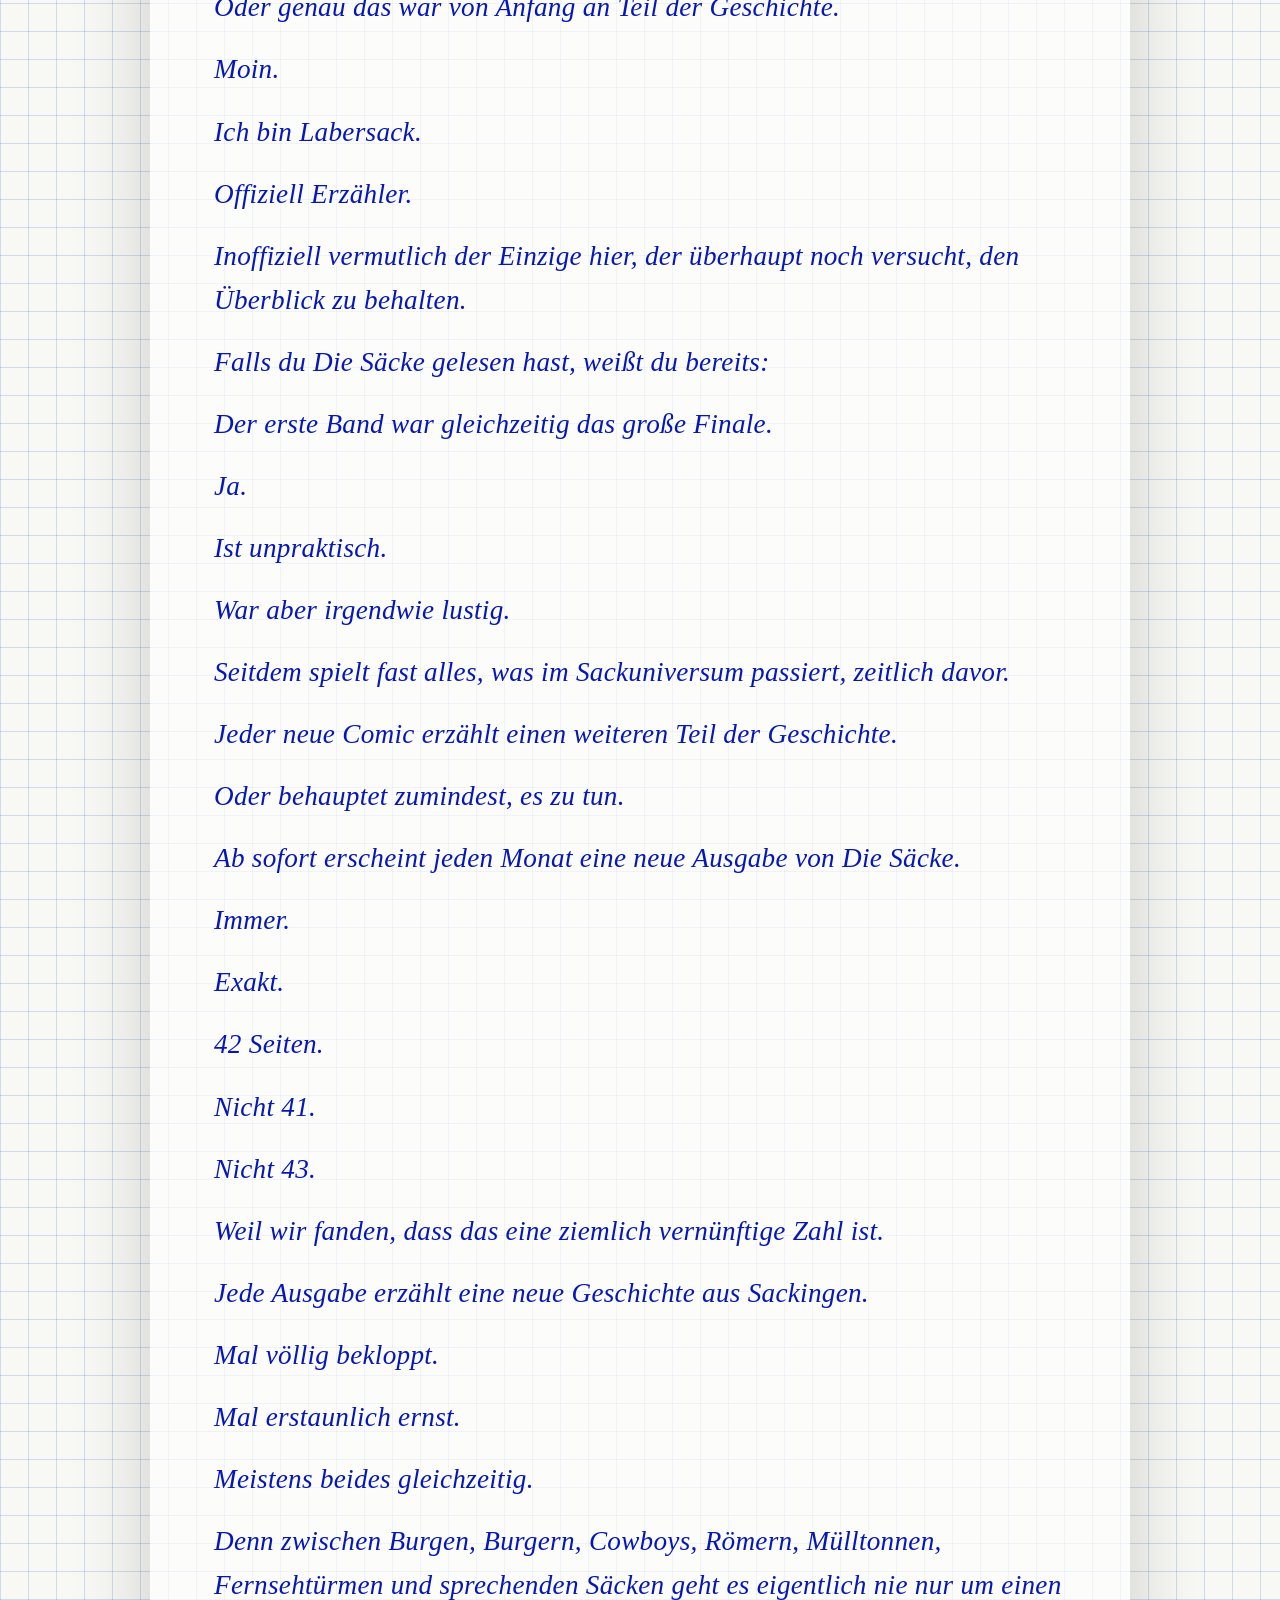
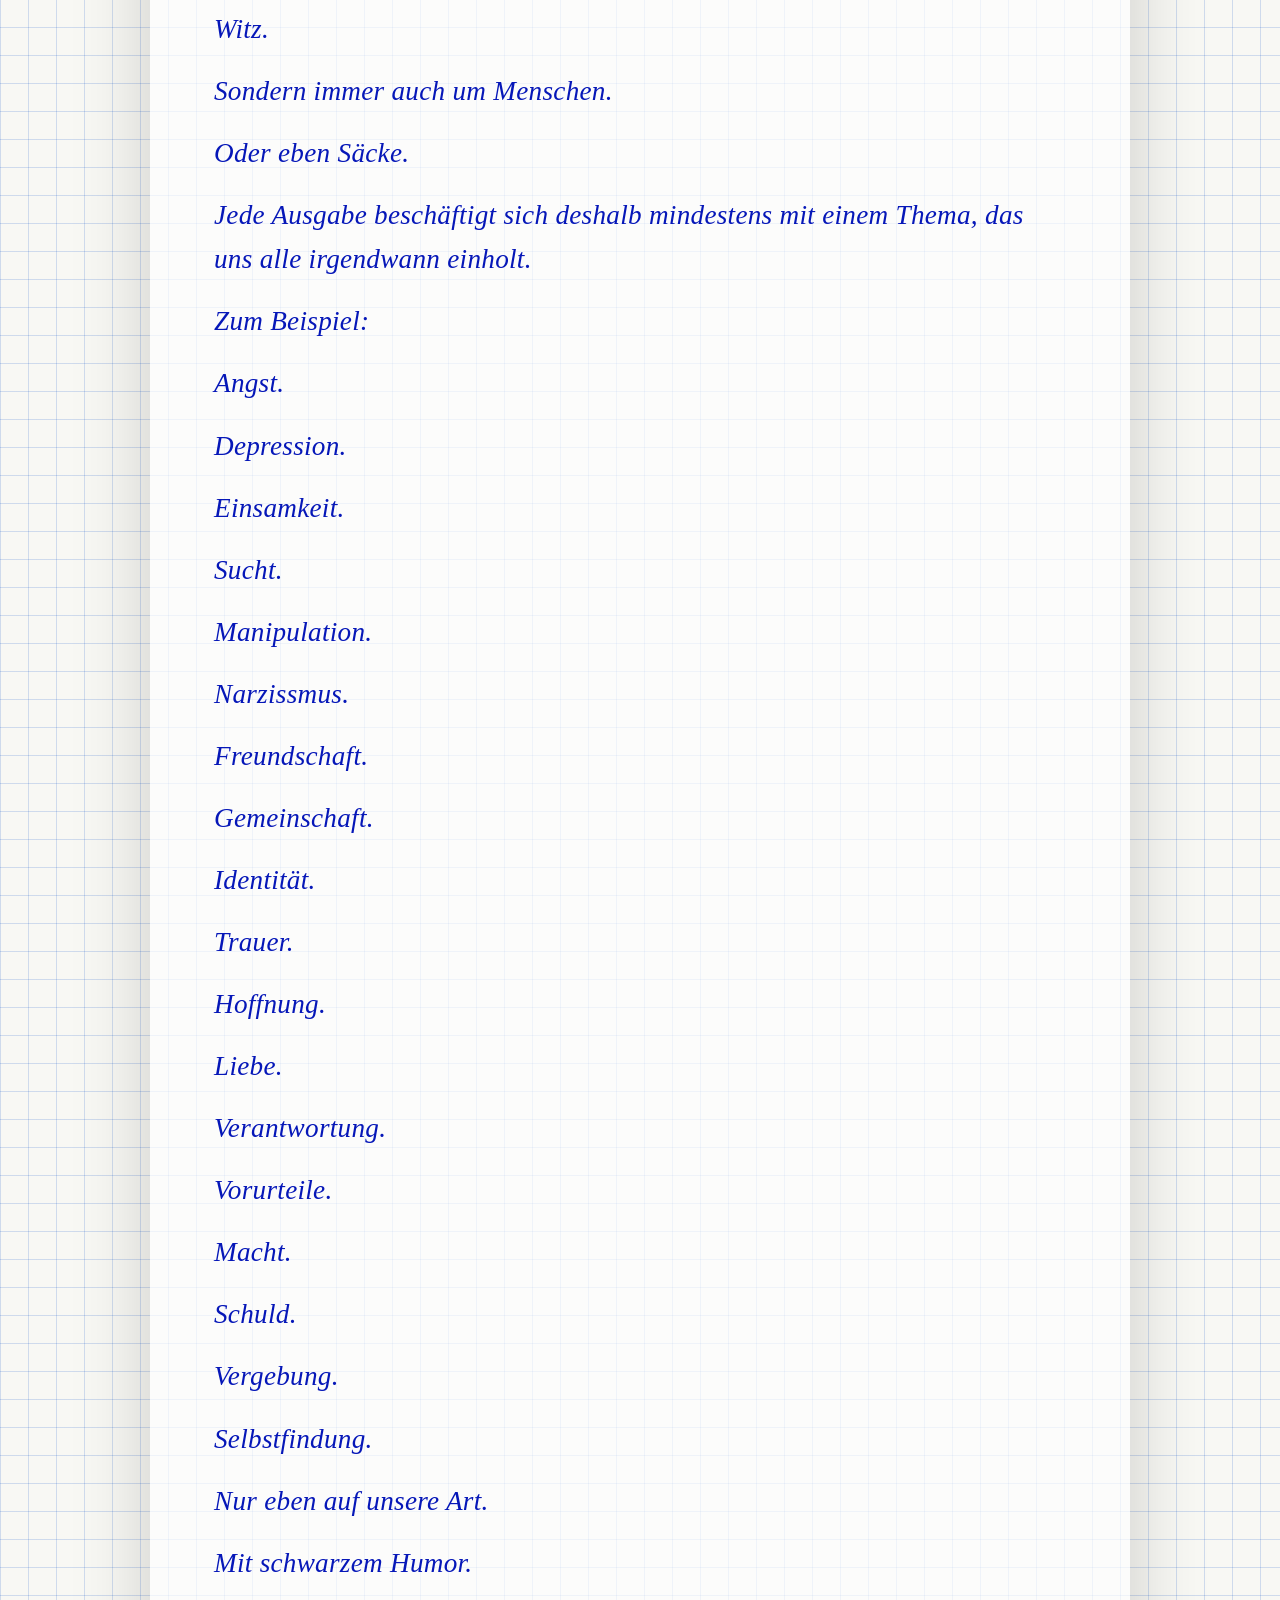
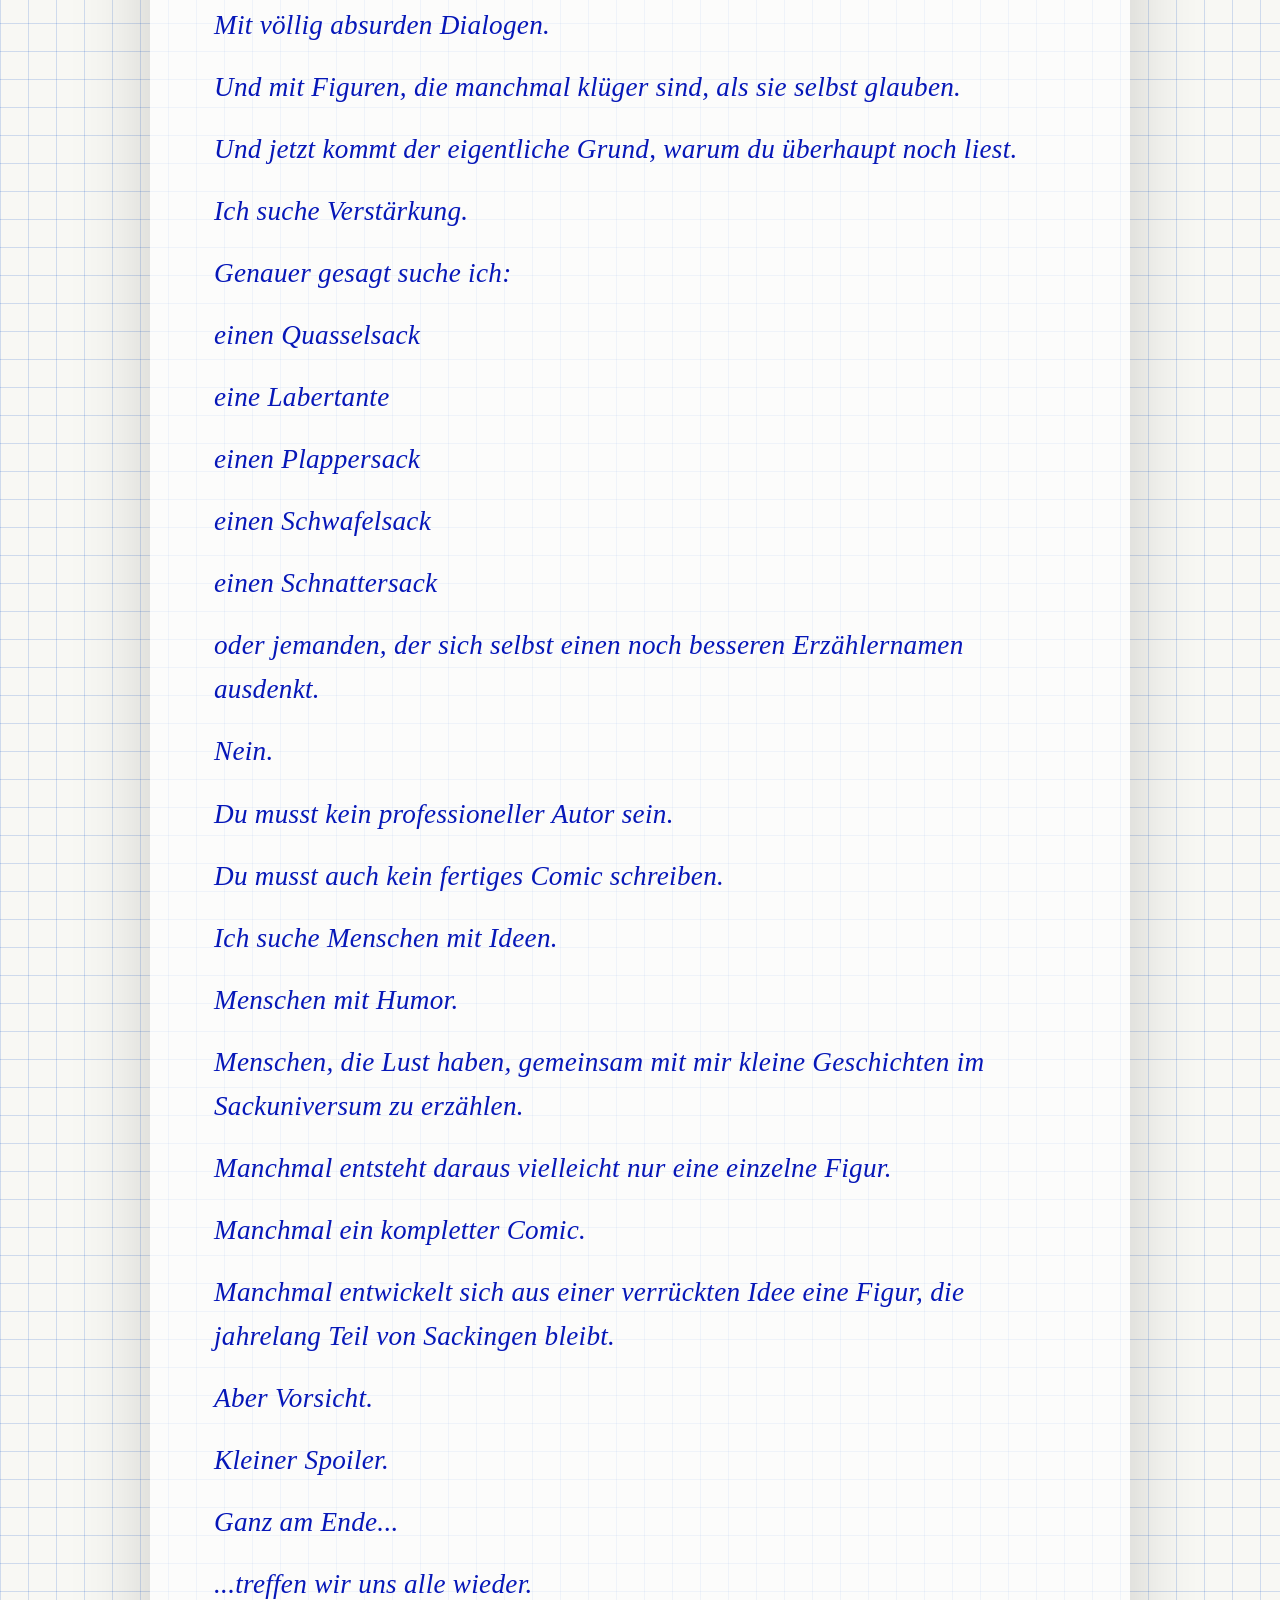
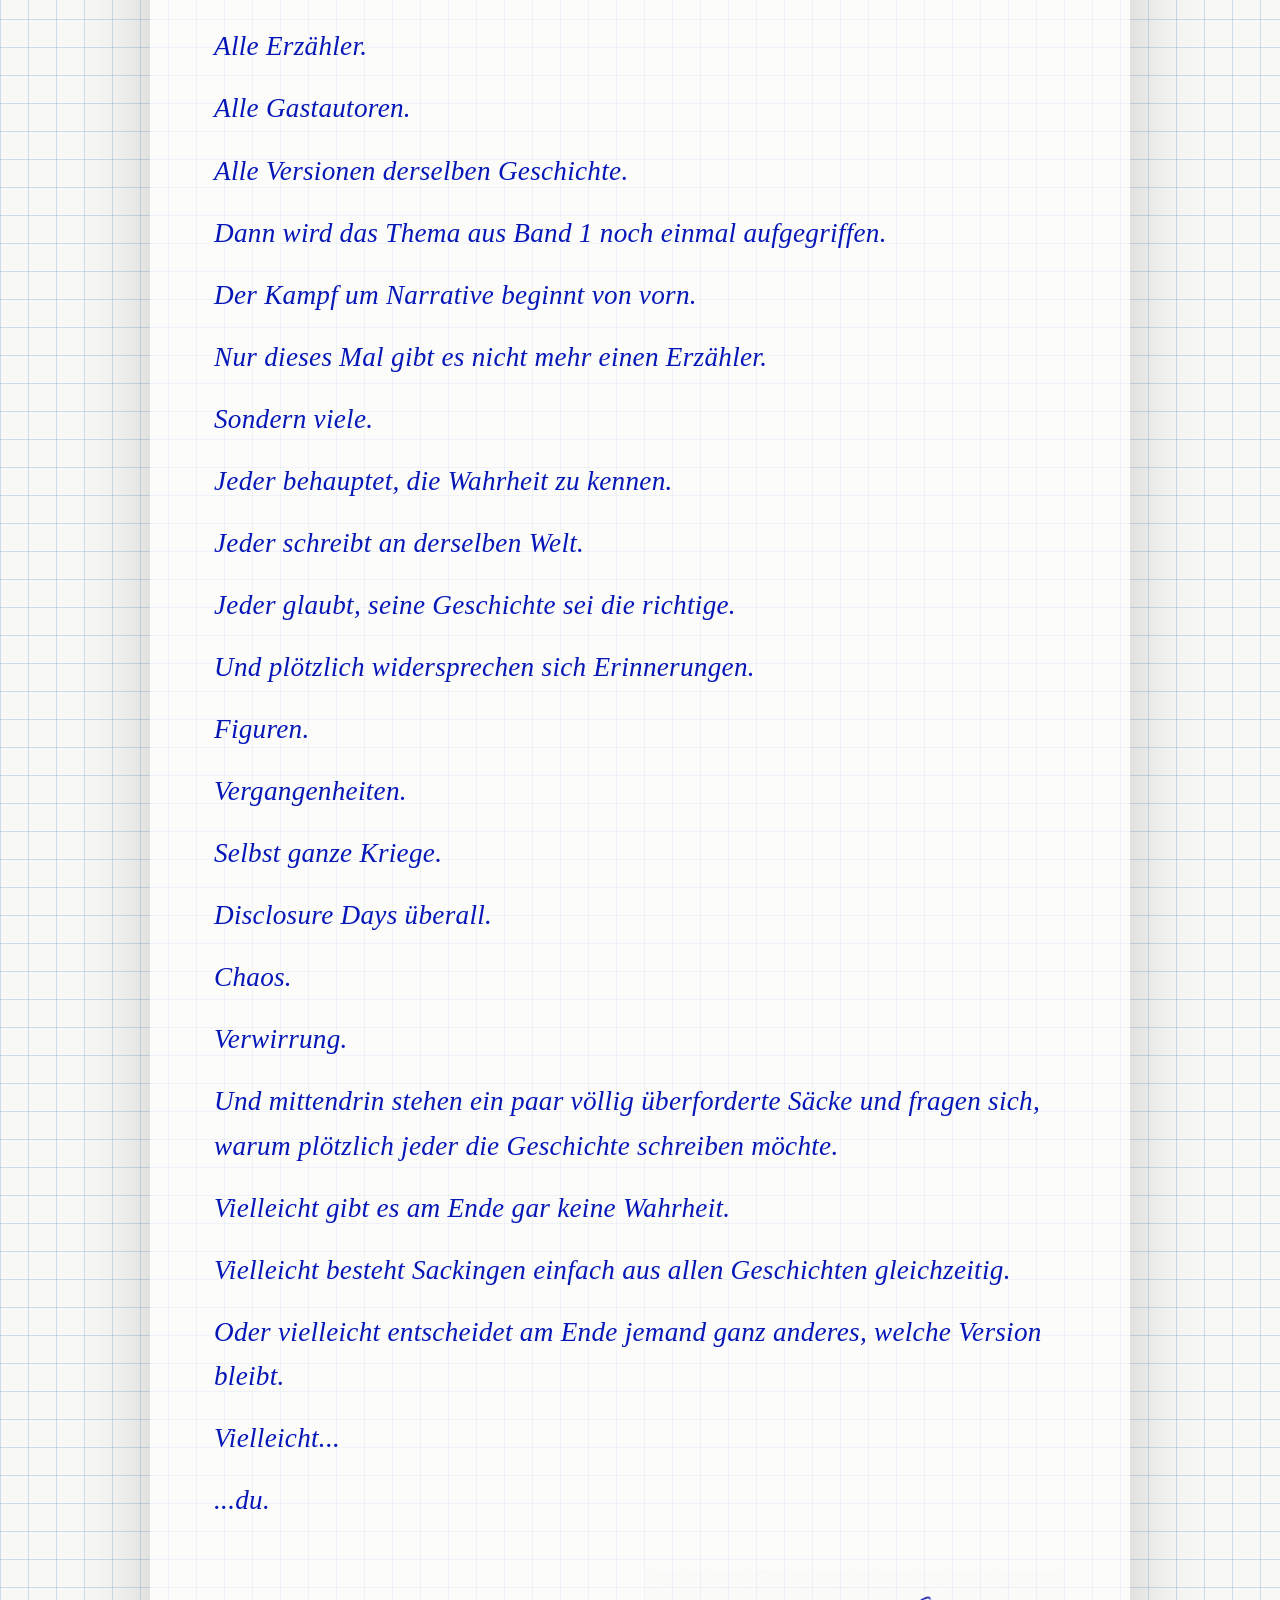
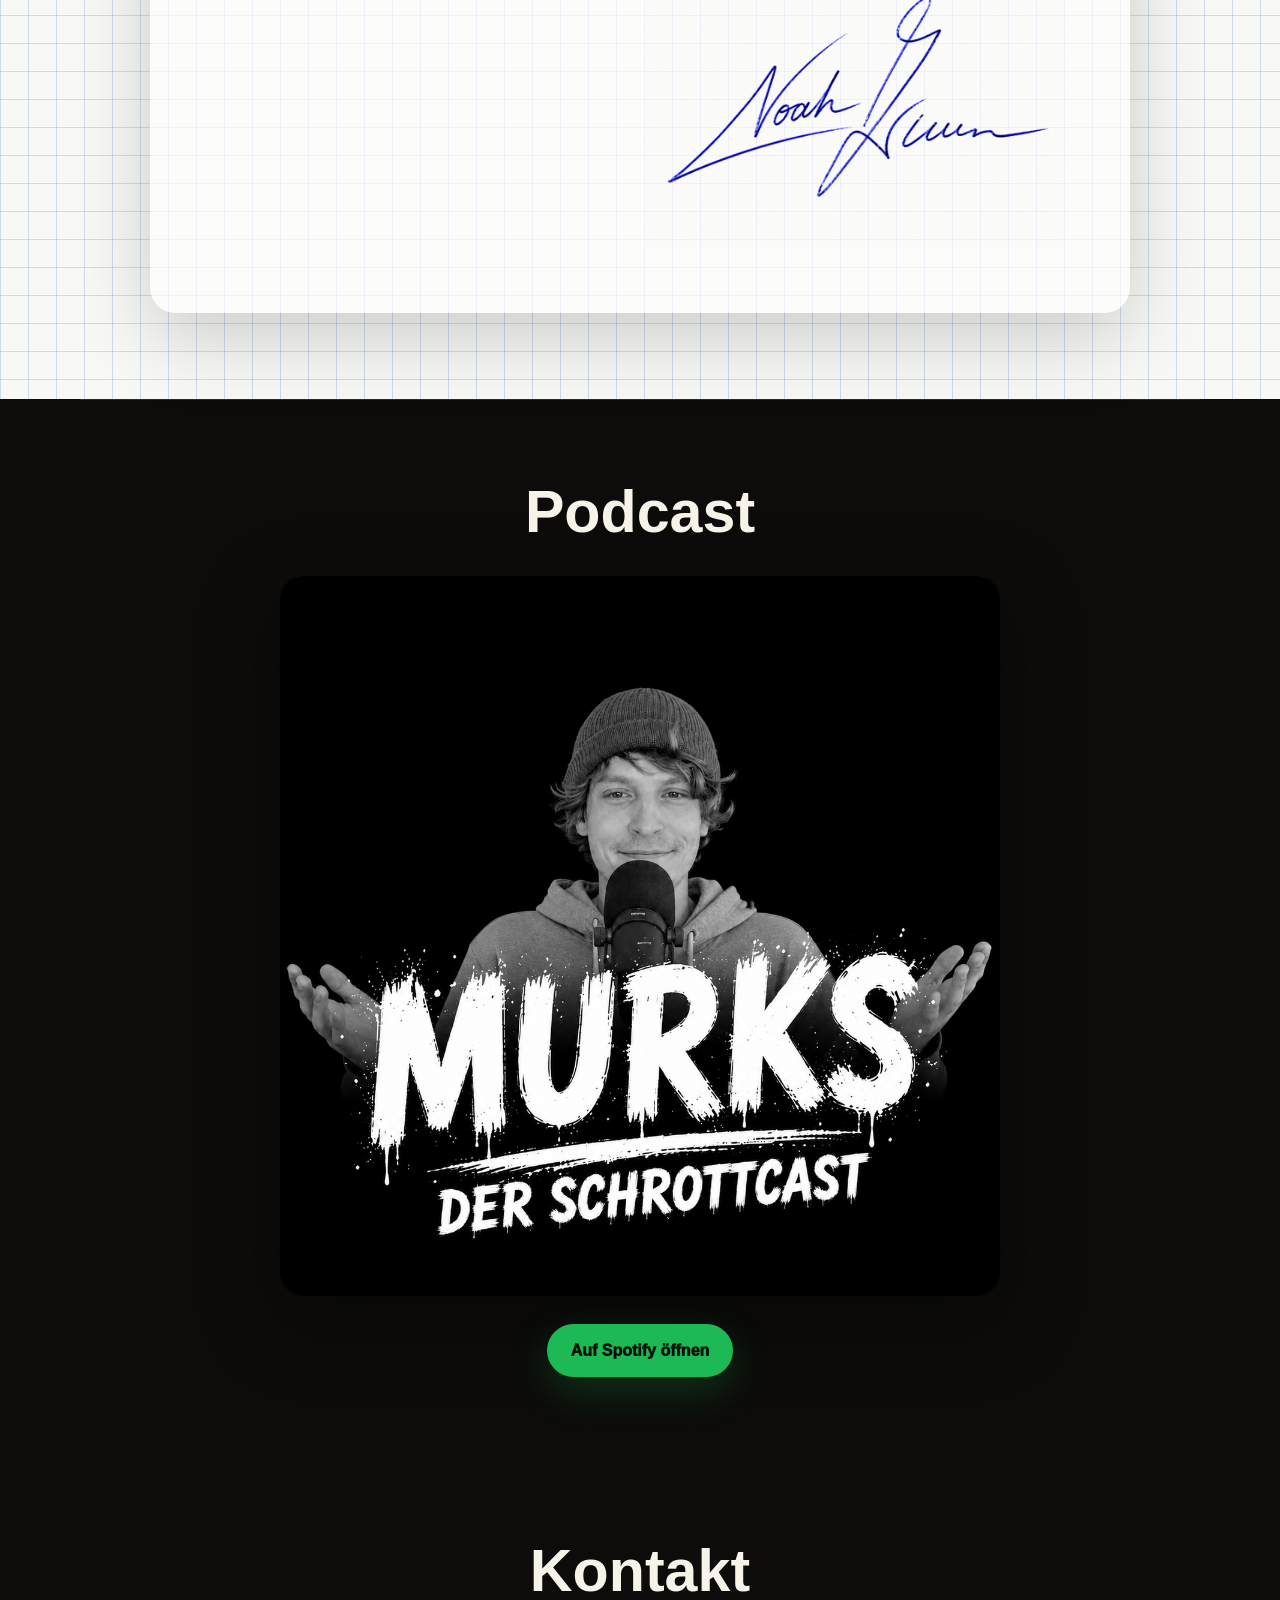
==== commit ea602191: "Add files via upload" ====
--- a/index.html
+++ b/index.html
@@ -16,6 +16,7 @@
         <a href="#buecher">Bücher</a>
         <a href="#autoren">Autoren</a>
         <a href="#die-saecke">Die Säcke</a>
+        <a href="#sackipedia-gate">Sackipedia</a>
         <a href="#shop">Shop</a>
         <a href="#blog">Blog</a>
         <a href="#podcast">Podcast</a>
@@ -163,6 +164,17 @@
           </div>
           <div class="character-paper"><img class="saecke-character side" src="assets/characters/facksack.png" alt="Facksack" /></div>
         </div>
+      </div>
+    </section>
+
+
+    <section id="sackipedia-gate" class="sackipedia-gate">
+      <div class="sackipedia-gate-inner">
+        <h2>Sackipedia</h2>
+        <p>Die freie Enzyklopädie, die niemand freigegeben hat.</p>
+        <a class="sackipedia-book-link" href="sackipedia.html" aria-label="Sackipedia öffnen">
+          <img src="assets/sackipedia-book.png" alt="Sackipedia Buch" />
+        </a>
       </div>
     </section>
 
--- a/style.css
+++ b/style.css
@@ -111,3 +111,6 @@
     border-radius: 16px;
   }
 }
+
+
+.sackipedia-gate{background:#fbfbf6;color:#111;padding:86px 20px;background-image:linear-gradient(rgba(22,87,200,.16) 1px,transparent 1px),linear-gradient(90deg,rgba(22,87,200,.16) 1px,transparent 1px);background-size:30px 30px;text-align:center}.sackipedia-gate-inner{width:min(960px,100%);margin:0 auto}.sackipedia-gate h2{font-family:Georgia,"Times New Roman",serif;letter-spacing:.06em;text-transform:uppercase;color:#111}.sackipedia-gate p{font-family:Georgia,"Times New Roman",serif;font-size:1.15rem;margin:0 auto 34px;max-width:700px}.sackipedia-book-link{display:inline-block;width:min(440px,84vw);text-decoration:none;perspective:900px}.sackipedia-book-link img{width:100%;transition:transform .65s ease,filter .65s ease;transform-origin:left center;filter:drop-shadow(0 28px 38px rgba(0,0,0,.32))}.sackipedia-book-link:hover img{transform:rotateY(-18deg) rotateZ(-1deg) translateY(-8px);filter:drop-shadow(0 38px 48px rgba(0,0,0,.36))}.sackipedia-page{background:#fbfbf6;color:#111;min-height:100vh;padding:54px 20px 88px;background-image:linear-gradient(rgba(22,87,200,.13) 1px,transparent 1px),linear-gradient(90deg,rgba(22,87,200,.13) 1px,transparent 1px);background-size:30px 30px}.wiki-hero{width:min(1180px,100%);margin:0 auto 32px;background:rgba(255,255,255,.82);border:1px solid rgba(0,0,0,.18);border-radius:18px;padding:clamp(24px,4vw,44px)}.wiki-hero h1{font-family:Georgia,"Times New Roman",serif;font-size:clamp(2.6rem,8vw,6rem);line-height:1;margin:0 0 12px;letter-spacing:.04em}.wiki-hero p{font-family:Georgia,"Times New Roman",serif;font-size:1.1rem;margin:0 0 14px}.wiki-warning{max-width:880px;opacity:.78}.wiki-search{width:min(520px,100%);margin-top:18px;padding:13px 16px;border:1px solid rgba(0,0,0,.3);border-radius:999px;font-size:1rem;background:#fff}.wiki-layout{width:min(1180px,100%);margin:0 auto;display:grid;grid-template-columns:260px minmax(0,1fr);gap:24px}.wiki-sidebar{align-self:start;position:sticky;top:18px;background:rgba(255,255,255,.86);border:1px solid rgba(0,0,0,.16);border-radius:16px;padding:18px;max-height:82vh;overflow:auto}.wiki-sidebar h2{font-family:Georgia,"Times New Roman",serif;font-size:1.35rem;margin:0 0 12px;color:#111}.wiki-sidebar nav{display:grid;gap:7px}.wiki-sidebar a,.wiki-link{color:#0645ad;text-decoration:underline;text-decoration-thickness:1px;text-underline-offset:2px}.wiki-sidebar a:hover,.wiki-link:hover{color:#b8860b}.wiki-content{display:grid;gap:18px}.wiki-article{display:grid;grid-template-columns:minmax(0,1fr) 210px;gap:22px;background:rgba(255,255,255,.9);border:1px solid rgba(0,0,0,.18);border-radius:16px;padding:22px}.wiki-main h2{font-family:Georgia,"Times New Roman",serif;color:#111;font-size:clamp(1.8rem,4vw,2.8rem);line-height:1.05;margin:0 0 12px;border-bottom:1px solid rgba(0,0,0,.22);padding-bottom:8px}.wiki-main p{margin:0;font-size:1.04rem}.wiki-infobox{background:#f5f5ef;border:1px solid rgba(0,0,0,.22);border-radius:12px;padding:14px;font-size:.92rem}.wiki-infobox strong,.wiki-infobox span{display:block;margin-bottom:8px}@media(max-width:860px){.sackipedia-gate{padding:58px 14px;background-size:24px 24px}.wiki-layout{grid-template-columns:1fr}.wiki-sidebar{position:static;max-height:none}.wiki-article{grid-template-columns:1fr}}
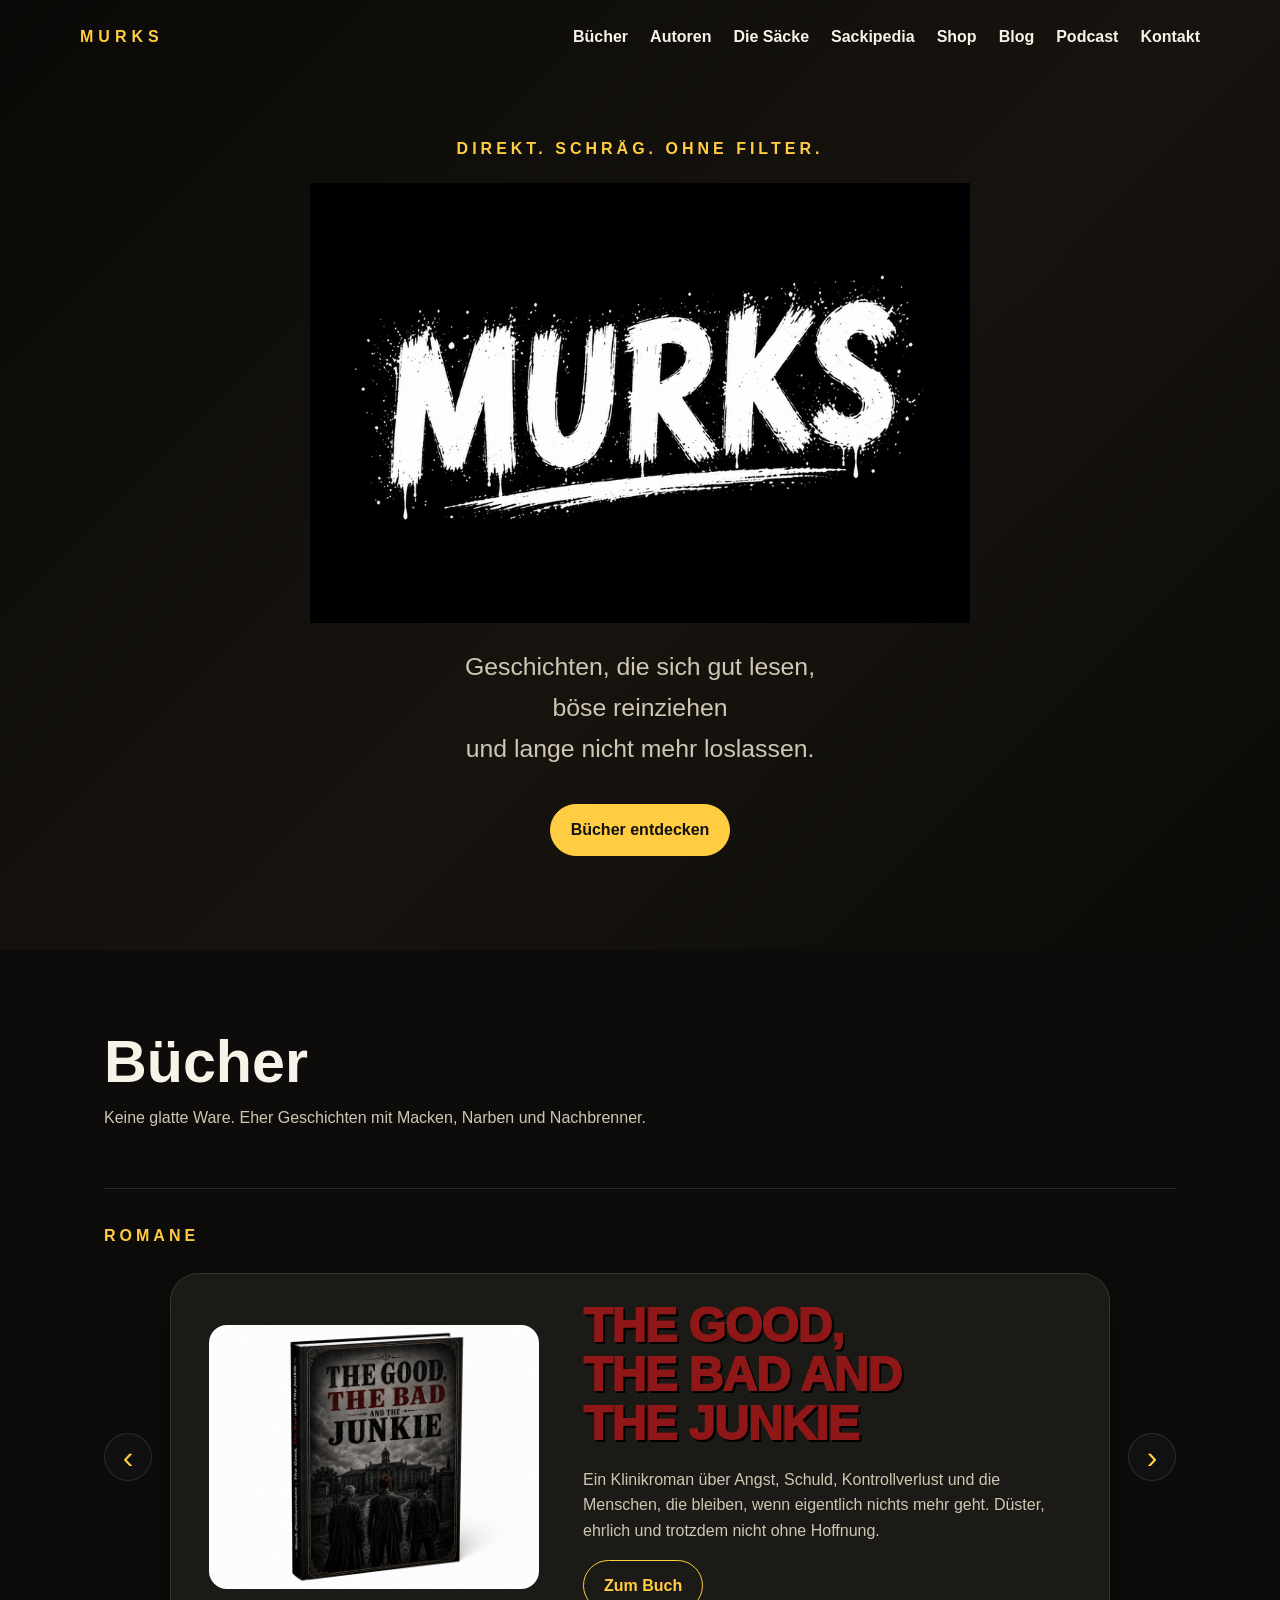
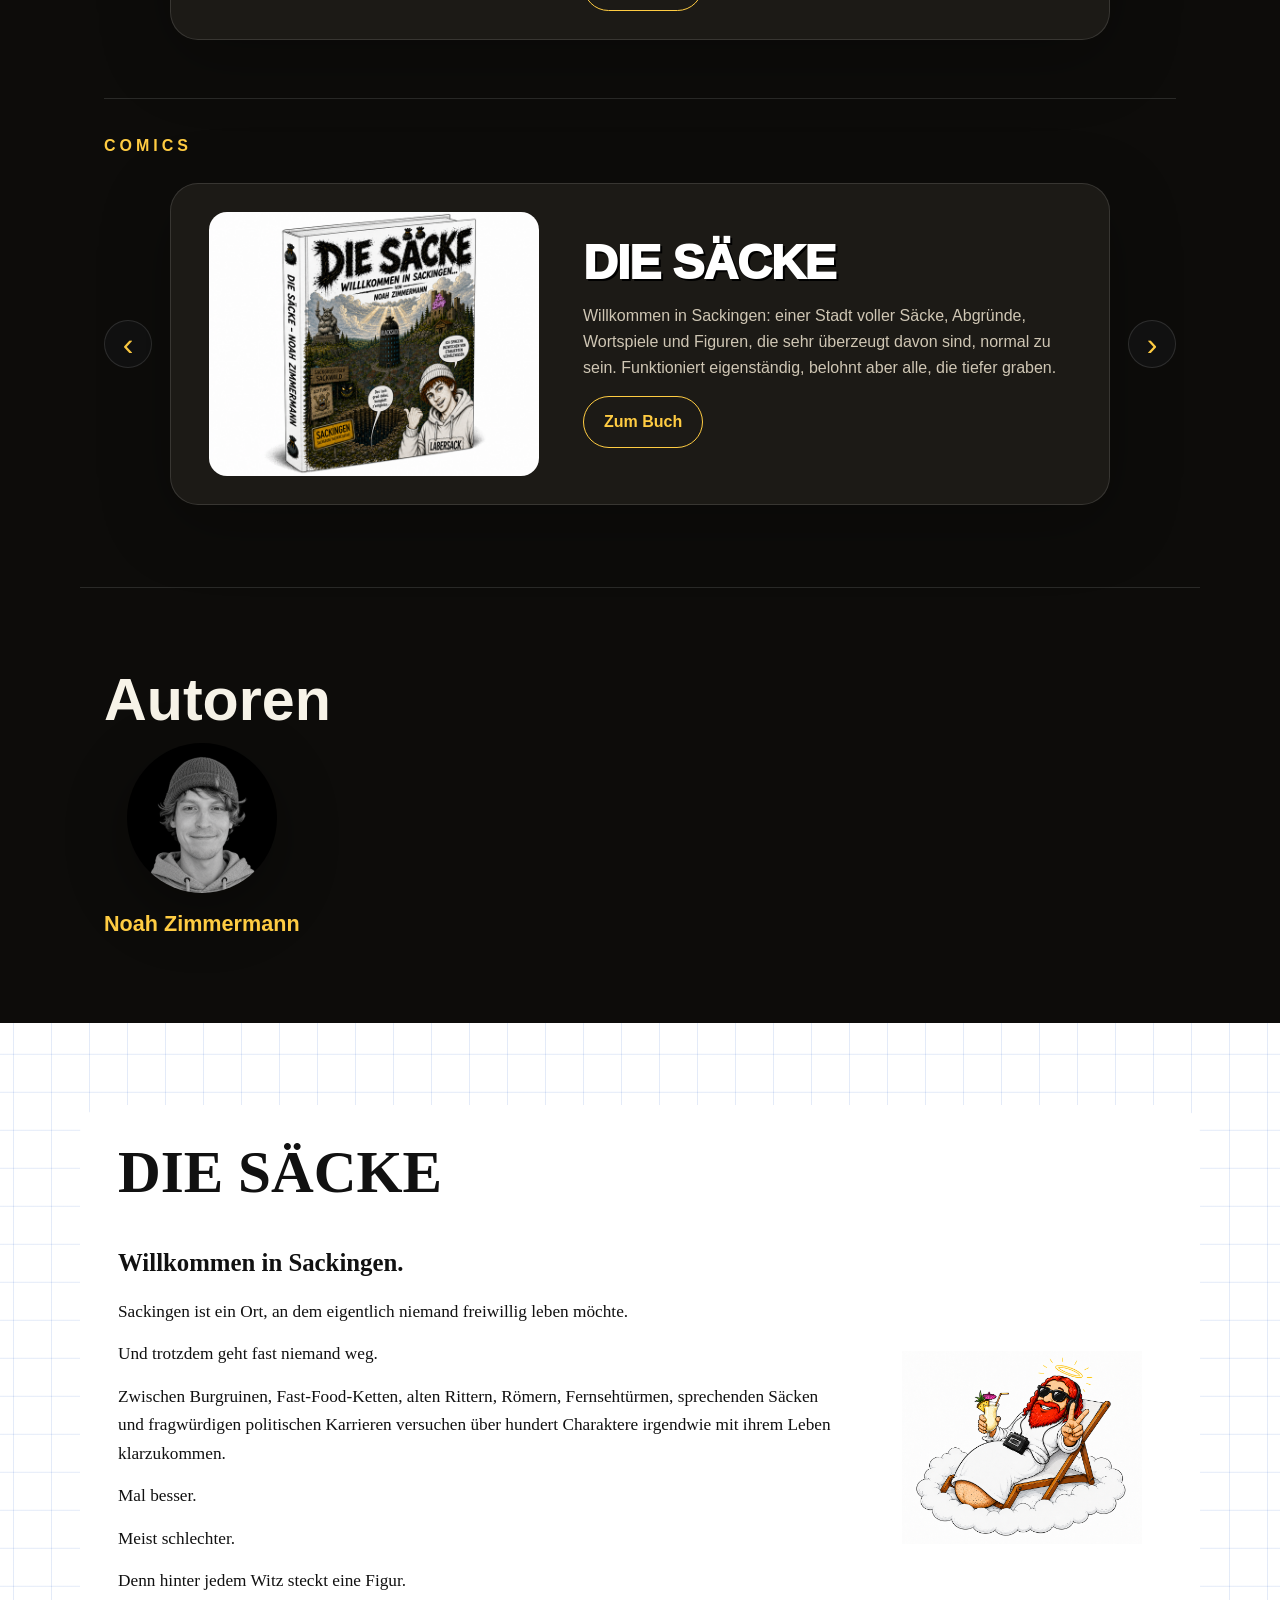
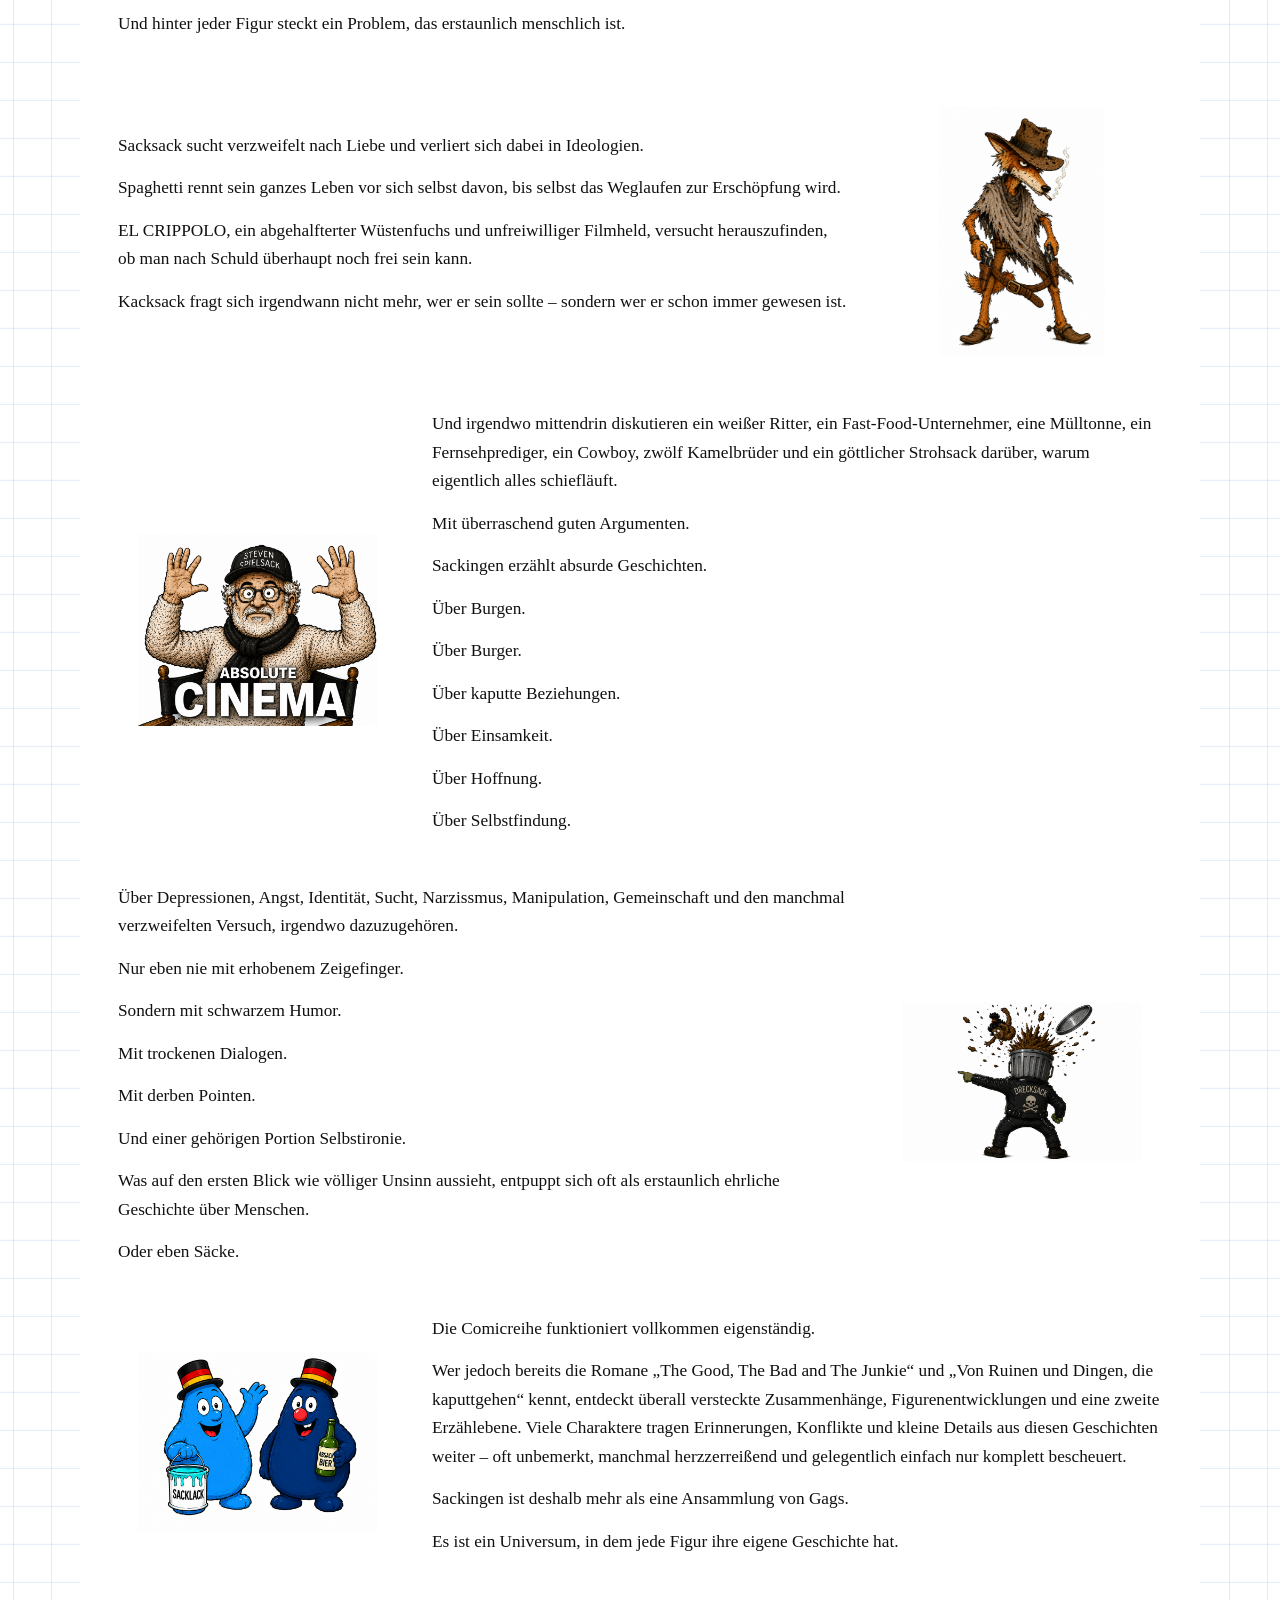
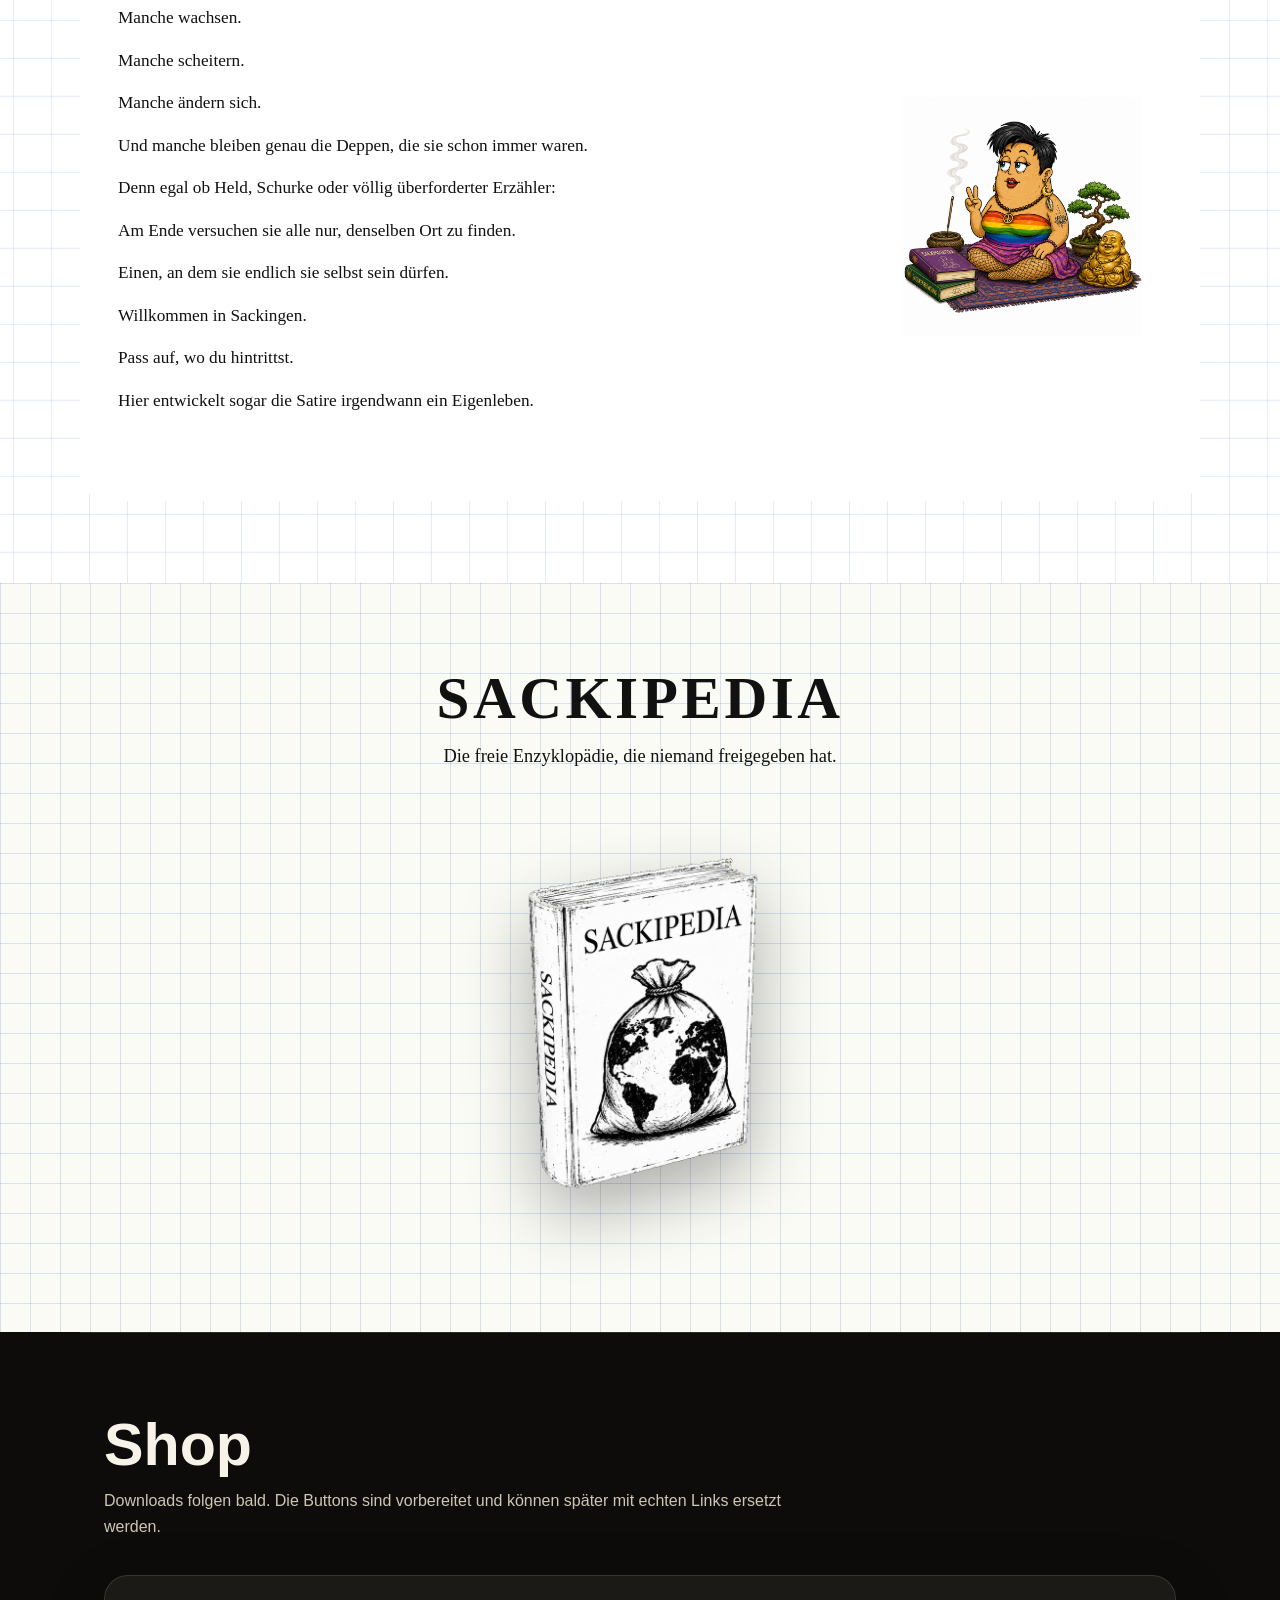
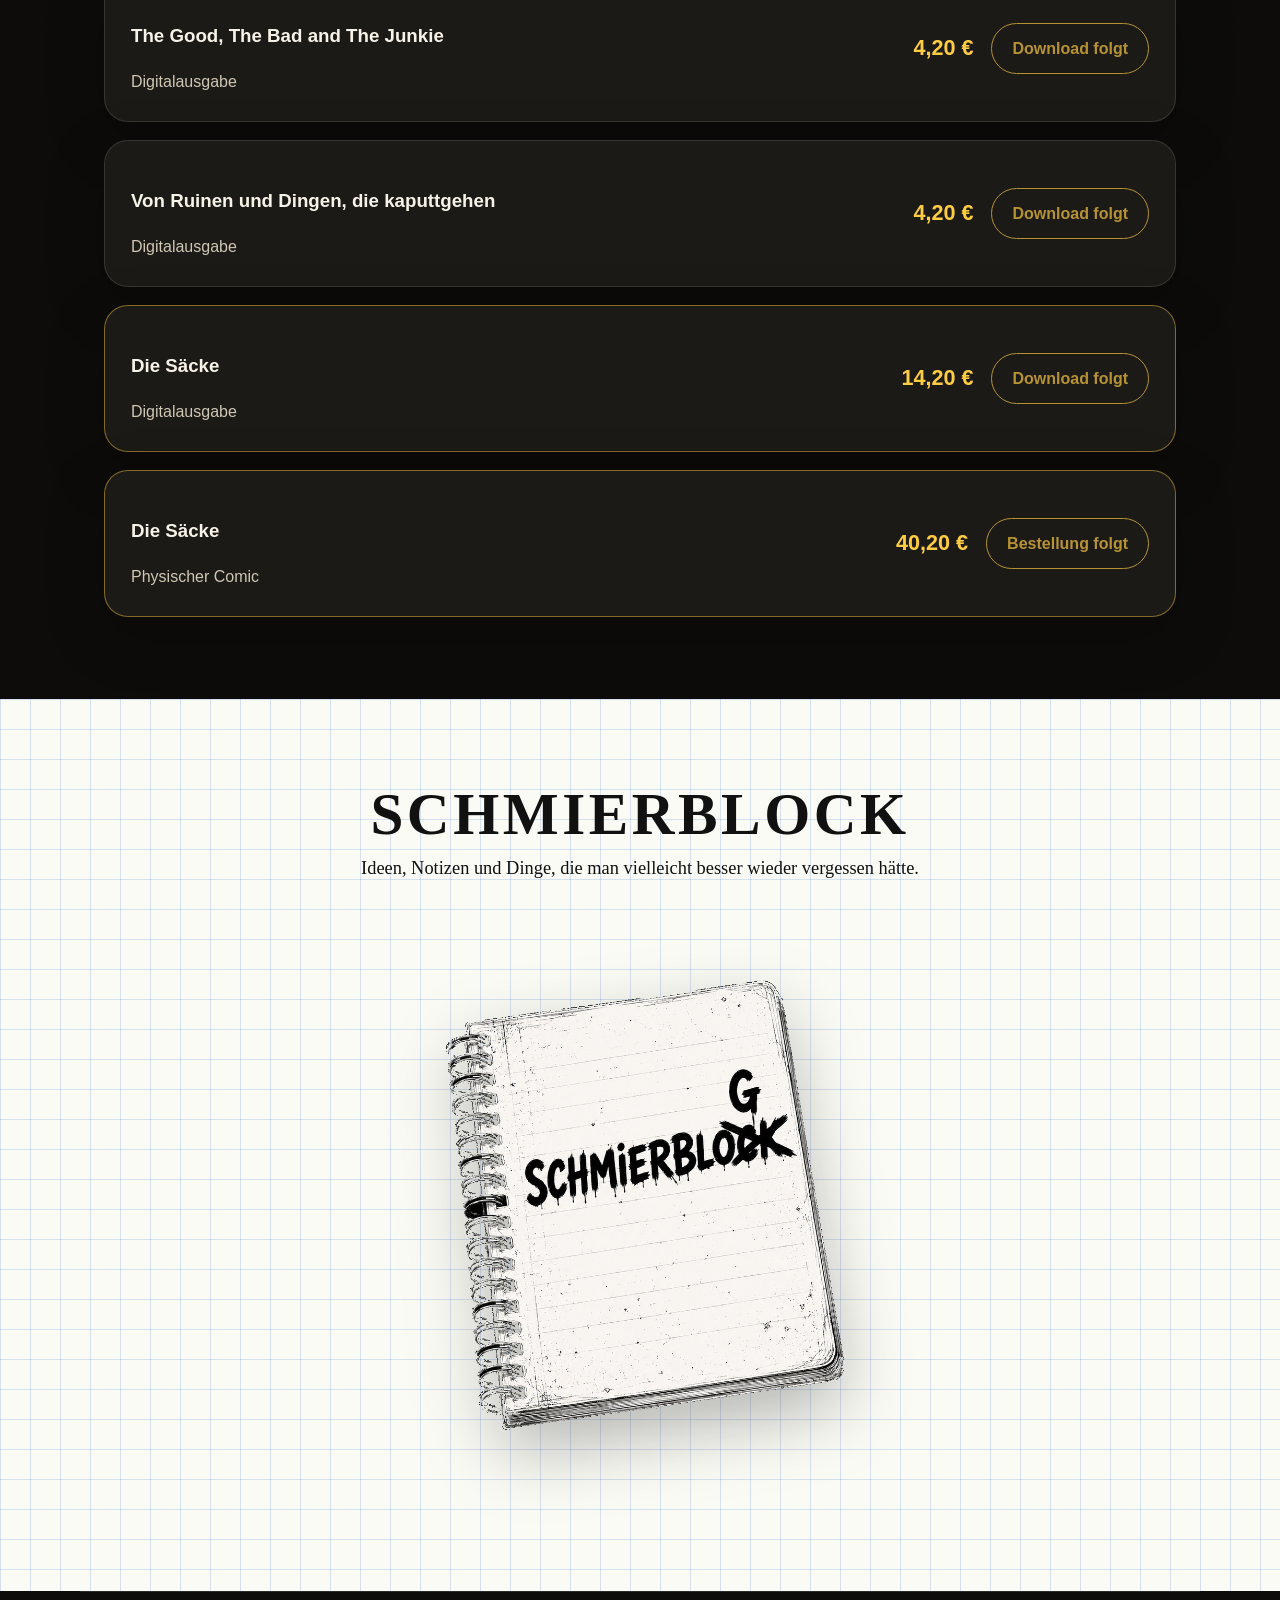
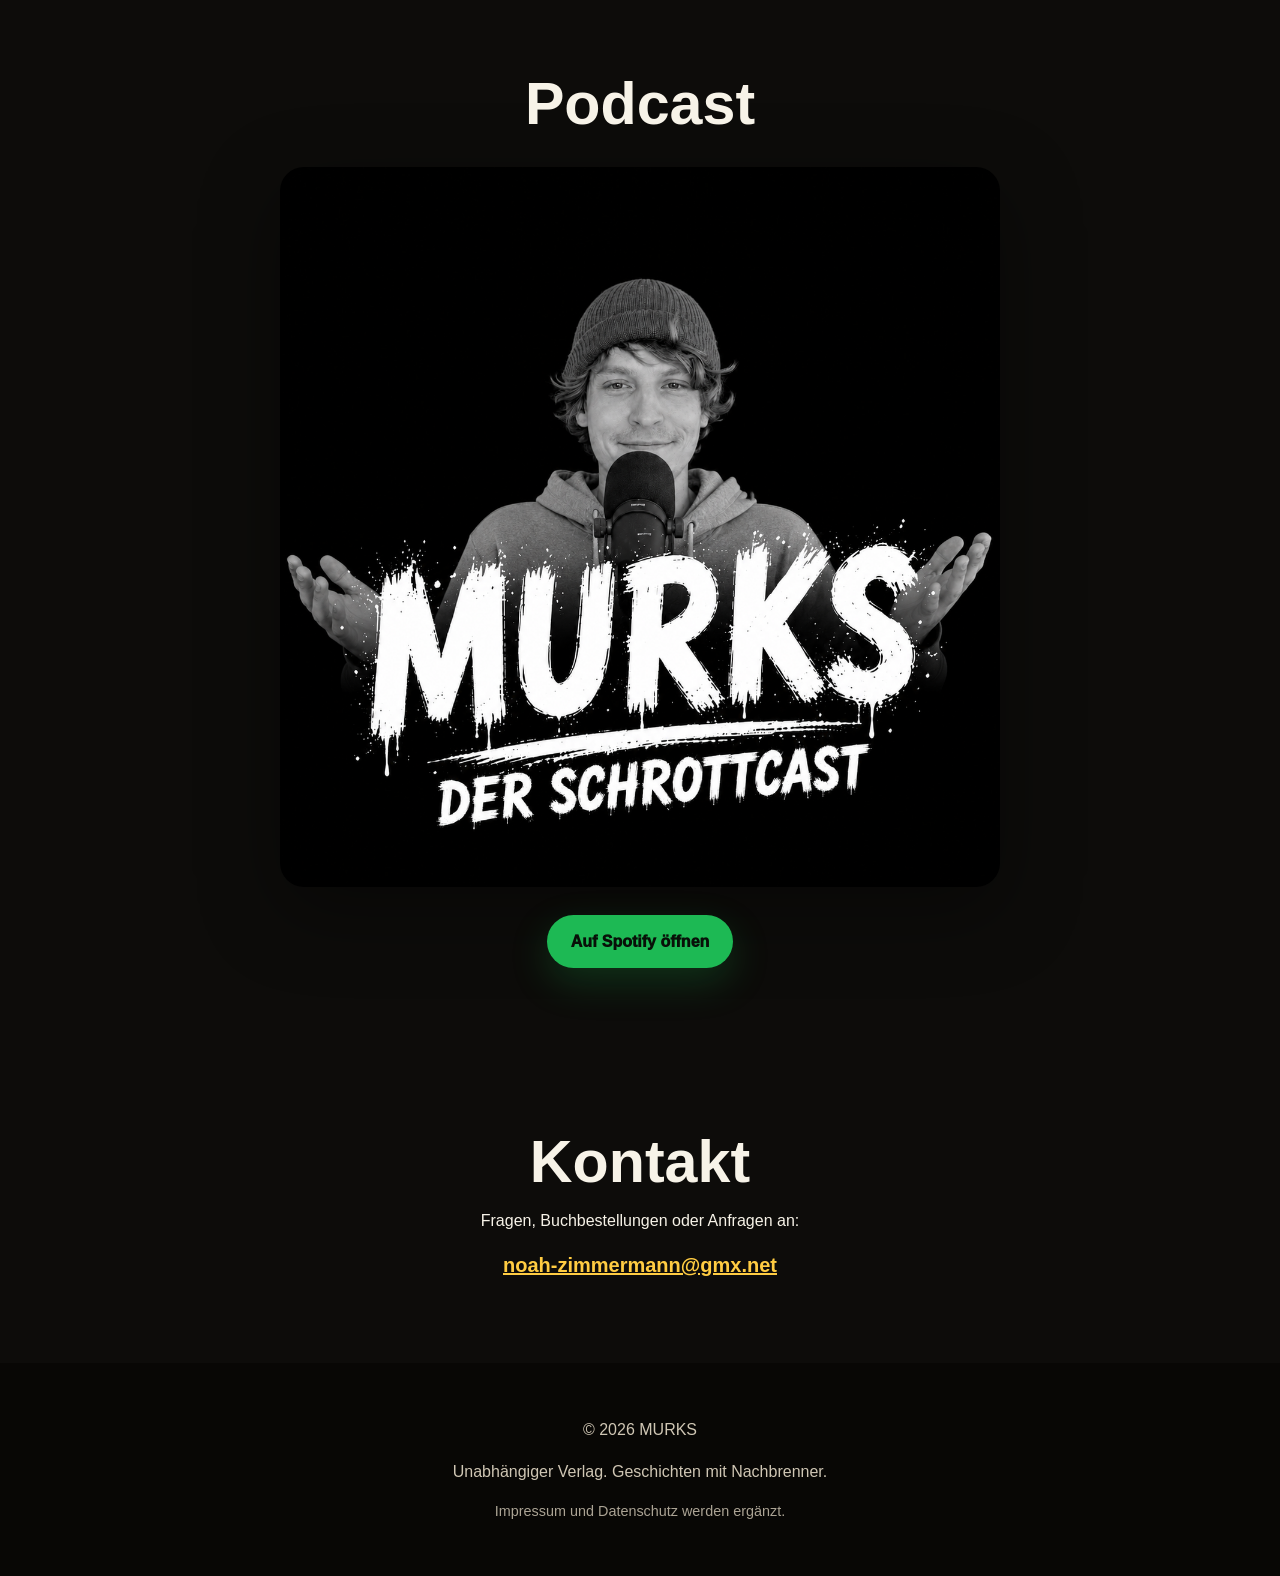
==== commit a560c2a1: "Add files via upload" ====
--- a/index.html
+++ b/index.html
@@ -18,7 +18,7 @@
         <a href="#die-saecke">Die Säcke</a>
         <a href="#sackipedia-gate">Sackipedia</a>
         <a href="#shop">Shop</a>
-        <a href="#blog">Blog</a>
+        <a href="#blog-gate">Blog</a>
         <a href="#podcast">Podcast</a>
         <a href="#kontakt">Kontakt</a>
       </div>
@@ -167,18 +167,18 @@
       </div>
     </section>
 
-
     <section id="sackipedia-gate" class="sackipedia-gate">
       <div class="sackipedia-gate-inner">
         <h2>Sackipedia</h2>
         <p>Die freie Enzyklopädie, die niemand freigegeben hat.</p>
         <a class="sackipedia-book-link" href="sackipedia.html" aria-label="Sackipedia öffnen">
+          <span class="book-open-shadow"></span>
           <img src="assets/sackipedia-book.png" alt="Sackipedia Buch" />
         </a>
       </div>
     </section>
 
-    <section id="shop" class="section shop">
+<section id="shop" class="section shop">
       <h2>Shop</h2>
       <p class="section-text">Downloads folgen bald. Die Buttons sind vorbereitet und können später mit echten Links ersetzt werden.</p>
       <div class="products">
@@ -189,121 +189,18 @@
       </div>
     </section>
 
-
-    <section id="blog" class="blog-section">
-      <div class="blog-paper">
-        <p class="blog-number">#1</p>
-        <article class="blog-entry">
-            <p>LABERSACK SUCHT MITSCHREIBER.</p>
-            <p>Wer Lesersack bleiben will, sollte diesen Beitrag überspringen.</p>
-            <p>Wer Erzählersack werden will, sollte weiterlesen.</p>
-            <p>...</p>
-            <p>Noch da?</p>
-            <p>Dann herzlichen Glückwunsch.</p>
-            <p>Du hast gerade aufgehört, nur Leser zu sein.</p>
-            <p>Vielleicht.</p>
-            <p>Oder genau das war von Anfang an Teil der Geschichte.</p>
-            <p>Moin.</p>
-            <p>Ich bin Labersack.</p>
-            <p>Offiziell Erzähler.</p>
-            <p>Inoffiziell vermutlich der Einzige hier, der überhaupt noch versucht, den Überblick zu behalten.</p>
-            <p>Falls du Die Säcke gelesen hast, weißt du bereits:</p>
-            <p>Der erste Band war gleichzeitig das große Finale.</p>
-            <p>Ja.</p>
-            <p>Ist unpraktisch.</p>
-            <p>War aber irgendwie lustig.</p>
-            <p>Seitdem spielt fast alles, was im Sackuniversum passiert, zeitlich davor.</p>
-            <p>Jeder neue Comic erzählt einen weiteren Teil der Geschichte.</p>
-            <p>Oder behauptet zumindest, es zu tun.</p>
-            <p>Ab sofort erscheint jeden Monat eine neue Ausgabe von Die Säcke.</p>
-            <p>Immer.</p>
-            <p>Exakt.</p>
-            <p>42 Seiten.</p>
-            <p>Nicht 41.</p>
-            <p>Nicht 43.</p>
-            <p>Weil wir fanden, dass das eine ziemlich vernünftige Zahl ist.</p>
-            <p>Jede Ausgabe erzählt eine neue Geschichte aus Sackingen.</p>
-            <p>Mal völlig bekloppt.</p>
-            <p>Mal erstaunlich ernst.</p>
-            <p>Meistens beides gleichzeitig.</p>
-            <p>Denn zwischen Burgen, Burgern, Cowboys, Römern, Mülltonnen, Fernsehtürmen und sprechenden Säcken geht es eigentlich nie nur um einen Witz.</p>
-            <p>Sondern immer auch um Menschen.</p>
-            <p>Oder eben Säcke.</p>
-            <p>Jede Ausgabe beschäftigt sich deshalb mindestens mit einem Thema, das uns alle irgendwann einholt.</p>
-            <p>Zum Beispiel:</p>
-            <p>Angst.</p>
-            <p>Depression.</p>
-            <p>Einsamkeit.</p>
-            <p>Sucht.</p>
-            <p>Manipulation.</p>
-            <p>Narzissmus.</p>
-            <p>Freundschaft.</p>
-            <p>Gemeinschaft.</p>
-            <p>Identität.</p>
-            <p>Trauer.</p>
-            <p>Hoffnung.</p>
-            <p>Liebe.</p>
-            <p>Verantwortung.</p>
-            <p>Vorurteile.</p>
-            <p>Macht.</p>
-            <p>Schuld.</p>
-            <p>Vergebung.</p>
-            <p>Selbstfindung.</p>
-            <p>Nur eben auf unsere Art.</p>
-            <p>Mit schwarzem Humor.</p>
-            <p>Mit völlig absurden Dialogen.</p>
-            <p>Und mit Figuren, die manchmal klüger sind, als sie selbst glauben.</p>
-            <p>Und jetzt kommt der eigentliche Grund, warum du überhaupt noch liest.</p>
-            <p>Ich suche Verstärkung.</p>
-            <p>Genauer gesagt suche ich:</p>
-            <p>einen Quasselsack</p>
-            <p>eine Labertante</p>
-            <p>einen Plappersack</p>
-            <p>einen Schwafelsack</p>
-            <p>einen Schnattersack</p>
-            <p>oder jemanden, der sich selbst einen noch besseren Erzählernamen ausdenkt.</p>
-            <p>Nein.</p>
-            <p>Du musst kein professioneller Autor sein.</p>
-            <p>Du musst auch kein fertiges Comic schreiben.</p>
-            <p>Ich suche Menschen mit Ideen.</p>
-            <p>Menschen mit Humor.</p>
-            <p>Menschen, die Lust haben, gemeinsam mit mir kleine Geschichten im Sackuniversum zu erzählen.</p>
-            <p>Manchmal entsteht daraus vielleicht nur eine einzelne Figur.</p>
-            <p>Manchmal ein kompletter Comic.</p>
-            <p>Manchmal entwickelt sich aus einer verrückten Idee eine Figur, die jahrelang Teil von Sackingen bleibt.</p>
-            <p>Aber Vorsicht.</p>
-            <p>Kleiner Spoiler.</p>
-            <p>Ganz am Ende...</p>
-            <p>...treffen wir uns alle wieder.</p>
-            <p>Alle Erzähler.</p>
-            <p>Alle Gastautoren.</p>
-            <p>Alle Versionen derselben Geschichte.</p>
-            <p>Dann wird das Thema aus Band 1 noch einmal aufgegriffen.</p>
-            <p>Der Kampf um Narrative beginnt von vorn.</p>
-            <p>Nur dieses Mal gibt es nicht mehr einen Erzähler.</p>
-            <p>Sondern viele.</p>
-            <p>Jeder behauptet, die Wahrheit zu kennen.</p>
-            <p>Jeder schreibt an derselben Welt.</p>
-            <p>Jeder glaubt, seine Geschichte sei die richtige.</p>
-            <p>Und plötzlich widersprechen sich Erinnerungen.</p>
-            <p>Figuren.</p>
-            <p>Vergangenheiten.</p>
-            <p>Selbst ganze Kriege.</p>
-            <p>Disclosure Days überall.</p>
-            <p>Chaos.</p>
-            <p>Verwirrung.</p>
-            <p>Und mittendrin stehen ein paar völlig überforderte Säcke und fragen sich, warum plötzlich jeder die Geschichte schreiben möchte.</p>
-            <p>Vielleicht gibt es am Ende gar keine Wahrheit.</p>
-            <p>Vielleicht besteht Sackingen einfach aus allen Geschichten gleichzeitig.</p>
-            <p>Oder vielleicht entscheidet am Ende jemand ganz anderes, welche Version bleibt.</p>
-            <p>Vielleicht...</p>
-            <p>...du.</p>
-        </article>
-        <img class="blog-signature" src="assets/noah-signature-blue.png" alt="Noah Zimmermann Signatur" />
-      </div>
-    </section>
-
-    <section id="podcast" class="section podcast-section">
+    <section id="blog-gate" class="blog-gate">
+      <div class="blog-gate-inner">
+        <h2>Schmierblock</h2>
+        <p>Ideen, Notizen und Dinge, die man vielleicht besser wieder vergessen hätte.</p>
+        <a class="schmierblock-link" href="blog.html" aria-label="Schmierblock öffnen">
+          <span class="block-open-shadow"></span>
+          <img src="assets/schmierblock.png" alt="Schmierblock" />
+        </a>
+      </div>
+    </section>
+
+<section id="podcast" class="section podcast-section">
       <h2>Podcast</h2>
       <img class="podcast-cover" src="assets/murks-schrottcast.png" alt="MURKS Der Schrottcast" />
       <a class="spotify-button" href="https://open.spotify.com/" target="_blank" rel="noopener">Auf Spotify öffnen</a>
--- a/style.css
+++ b/style.css
@@ -114,3 +114,414 @@
 
 
 .sackipedia-gate{background:#fbfbf6;color:#111;padding:86px 20px;background-image:linear-gradient(rgba(22,87,200,.16) 1px,transparent 1px),linear-gradient(90deg,rgba(22,87,200,.16) 1px,transparent 1px);background-size:30px 30px;text-align:center}.sackipedia-gate-inner{width:min(960px,100%);margin:0 auto}.sackipedia-gate h2{font-family:Georgia,"Times New Roman",serif;letter-spacing:.06em;text-transform:uppercase;color:#111}.sackipedia-gate p{font-family:Georgia,"Times New Roman",serif;font-size:1.15rem;margin:0 auto 34px;max-width:700px}.sackipedia-book-link{display:inline-block;width:min(440px,84vw);text-decoration:none;perspective:900px}.sackipedia-book-link img{width:100%;transition:transform .65s ease,filter .65s ease;transform-origin:left center;filter:drop-shadow(0 28px 38px rgba(0,0,0,.32))}.sackipedia-book-link:hover img{transform:rotateY(-18deg) rotateZ(-1deg) translateY(-8px);filter:drop-shadow(0 38px 48px rgba(0,0,0,.36))}.sackipedia-page{background:#fbfbf6;color:#111;min-height:100vh;padding:54px 20px 88px;background-image:linear-gradient(rgba(22,87,200,.13) 1px,transparent 1px),linear-gradient(90deg,rgba(22,87,200,.13) 1px,transparent 1px);background-size:30px 30px}.wiki-hero{width:min(1180px,100%);margin:0 auto 32px;background:rgba(255,255,255,.82);border:1px solid rgba(0,0,0,.18);border-radius:18px;padding:clamp(24px,4vw,44px)}.wiki-hero h1{font-family:Georgia,"Times New Roman",serif;font-size:clamp(2.6rem,8vw,6rem);line-height:1;margin:0 0 12px;letter-spacing:.04em}.wiki-hero p{font-family:Georgia,"Times New Roman",serif;font-size:1.1rem;margin:0 0 14px}.wiki-warning{max-width:880px;opacity:.78}.wiki-search{width:min(520px,100%);margin-top:18px;padding:13px 16px;border:1px solid rgba(0,0,0,.3);border-radius:999px;font-size:1rem;background:#fff}.wiki-layout{width:min(1180px,100%);margin:0 auto;display:grid;grid-template-columns:260px minmax(0,1fr);gap:24px}.wiki-sidebar{align-self:start;position:sticky;top:18px;background:rgba(255,255,255,.86);border:1px solid rgba(0,0,0,.16);border-radius:16px;padding:18px;max-height:82vh;overflow:auto}.wiki-sidebar h2{font-family:Georgia,"Times New Roman",serif;font-size:1.35rem;margin:0 0 12px;color:#111}.wiki-sidebar nav{display:grid;gap:7px}.wiki-sidebar a,.wiki-link{color:#0645ad;text-decoration:underline;text-decoration-thickness:1px;text-underline-offset:2px}.wiki-sidebar a:hover,.wiki-link:hover{color:#b8860b}.wiki-content{display:grid;gap:18px}.wiki-article{display:grid;grid-template-columns:minmax(0,1fr) 210px;gap:22px;background:rgba(255,255,255,.9);border:1px solid rgba(0,0,0,.18);border-radius:16px;padding:22px}.wiki-main h2{font-family:Georgia,"Times New Roman",serif;color:#111;font-size:clamp(1.8rem,4vw,2.8rem);line-height:1.05;margin:0 0 12px;border-bottom:1px solid rgba(0,0,0,.22);padding-bottom:8px}.wiki-main p{margin:0;font-size:1.04rem}.wiki-infobox{background:#f5f5ef;border:1px solid rgba(0,0,0,.22);border-radius:12px;padding:14px;font-size:.92rem}.wiki-infobox strong,.wiki-infobox span{display:block;margin-bottom:8px}@media(max-width:860px){.sackipedia-gate{padding:58px 14px;background-size:24px 24px}.wiki-layout{grid-template-columns:1fr}.wiki-sidebar{position:static;max-height:none}.wiki-article{grid-template-columns:1fr}}
+
+
+/* SACKIPEDIA FIX 1.5 */
+.sackipedia-gate {
+  background: #fbfbf6 !important;
+  color: #111 !important;
+  padding: 86px 20px !important;
+  background-image:
+    linear-gradient(rgba(22, 87, 200, 0.16) 1px, transparent 1px),
+    linear-gradient(90deg, rgba(22, 87, 200, 0.16) 1px, transparent 1px) !important;
+  background-size: 30px 30px !important;
+  text-align: center !important;
+  display: flex !important;
+  justify-content: center !important;
+}
+
+.sackipedia-gate-inner {
+  width: min(960px, 100%) !important;
+  margin: 0 auto !important;
+  display: grid !important;
+  justify-items: center !important;
+  text-align: center !important;
+}
+
+.sackipedia-book-link {
+  position: relative !important;
+  display: grid !important;
+  place-items: center !important;
+  width: min(440px, 84vw) !important;
+  margin: 0 auto !important;
+  text-decoration: none !important;
+  perspective: 1200px !important;
+}
+
+.sackipedia-book-link img {
+  width: 100% !important;
+  display: block !important;
+  margin: 0 auto !important;
+  transform-origin: left center !important;
+  transition: transform .75s cubic-bezier(.2,.7,.15,1), filter .75s ease !important;
+  filter: drop-shadow(0 26px 34px rgba(0,0,0,.32)) !important;
+}
+
+.sackipedia-book-link:hover img {
+  transform: rotateY(-24deg) rotateZ(-1.5deg) translateY(-10px) scale(1.025) !important;
+  filter: drop-shadow(0 42px 54px rgba(0,0,0,.38)) !important;
+}
+
+.book-open-shadow {
+  position: absolute;
+  width: 56%;
+  height: 64%;
+  left: 32%;
+  top: 18%;
+  background: rgba(255,255,255,.72);
+  transform: rotateY(80deg);
+  transform-origin: left center;
+  opacity: 0;
+  border: 2px solid rgba(0,0,0,.12);
+  transition: opacity .55s ease, transform .75s ease;
+  pointer-events: none;
+}
+
+.sackipedia-book-link:hover .book-open-shadow {
+  opacity: .75;
+  transform: rotateY(22deg) translateX(18px);
+}
+
+.wiki-body {
+  background: #fff !important;
+  color: #202122 !important;
+  font-family: sans-serif !important;
+}
+
+.wiki-topbar {
+  min-height: 68px;
+  display: flex;
+  align-items: center;
+  justify-content: space-between;
+  gap: 18px;
+  padding: 10px 24px;
+  background: #fff;
+  border-bottom: 1px solid #a2a9b1;
+}
+
+.wiki-wordmark {
+  display: flex;
+  align-items: center;
+  gap: 12px;
+  color: #000;
+  text-decoration: none;
+  font-family: Georgia, "Times New Roman", serif;
+  font-size: 1.65rem;
+  letter-spacing: .05em;
+}
+
+.wiki-wordmark img {
+  width: 54px;
+  height: 54px;
+  object-fit: contain;
+}
+
+.wiki-topbar nav {
+  display: flex;
+  gap: 14px;
+  flex-wrap: wrap;
+}
+
+.wiki-topbar nav a {
+  color: #36c;
+  text-decoration: none;
+}
+
+.wiki-topbar nav a:hover {
+  text-decoration: underline;
+}
+
+.sackipedia-page {
+  background: #fff !important;
+  color: #202122 !important;
+  min-height: 100vh;
+  padding: 28px 24px 76px !important;
+  background-image: none !important;
+}
+
+.wiki-hero {
+  width: min(1180px, 100%);
+  margin: 0 auto 24px;
+  background: #fff !important;
+  border: 0 !important;
+  border-bottom: 1px solid #a2a9b1 !important;
+  border-radius: 0 !important;
+  padding: 20px 0 22px !important;
+}
+
+.wiki-hero h1 {
+  font-family: Georgia, "Times New Roman", serif !important;
+  font-weight: 400 !important;
+  font-size: clamp(2.2rem, 6vw, 4.4rem) !important;
+  color: #000 !important;
+  margin: 0 0 8px !important;
+  letter-spacing: 0 !important;
+  text-transform: none !important;
+}
+
+.wiki-hero p {
+  color: #202122 !important;
+  font-family: sans-serif !important;
+  font-size: 1rem !important;
+}
+
+.wiki-warning {
+  max-width: 900px;
+  color: #54595d !important;
+}
+
+.wiki-search {
+  width: min(520px, 100%);
+  border: 1px solid #a2a9b1 !important;
+  border-radius: 2px !important;
+  padding: 9px 12px !important;
+}
+
+.wiki-layout {
+  width: min(1180px, 100%);
+  margin: 0 auto;
+  display: grid;
+  grid-template-columns: 280px minmax(0, 1fr);
+  gap: 28px;
+}
+
+.wiki-sidebar {
+  position: sticky;
+  top: 12px;
+  background: #f8f9fa !important;
+  border: 1px solid #a2a9b1 !important;
+  border-radius: 0 !important;
+  padding: 14px !important;
+  max-height: 82vh;
+  overflow: auto;
+}
+
+.wiki-sidebar h2 {
+  font-family: sans-serif !important;
+  font-size: 1.1rem !important;
+  color: #202122 !important;
+  margin: 0 0 12px !important;
+  border-bottom: 1px solid #a2a9b1;
+  padding-bottom: 6px;
+}
+
+.wiki-entry-list {
+  display: grid;
+  gap: 3px;
+}
+
+.wiki-entry-link {
+  appearance: none;
+  border: 0;
+  background: transparent;
+  color: #36c;
+  text-align: left;
+  padding: 4px 2px;
+  cursor: pointer;
+  font-size: .96rem;
+}
+
+.wiki-entry-link:hover,
+.wiki-entry-link.active {
+  text-decoration: underline;
+  color: #0645ad;
+  background: rgba(51,102,204,.08);
+}
+
+.wiki-content {
+  display: block !important;
+}
+
+.wiki-article {
+  display: none !important;
+  background: #fff !important;
+  border: 0 !important;
+  border-radius: 0 !important;
+  padding: 0 !important;
+  color: #202122 !important;
+}
+
+.wiki-article.active {
+  display: block !important;
+}
+
+.wiki-article-header {
+  display: grid;
+  grid-template-columns: minmax(0,1fr) 250px;
+  gap: 28px;
+  align-items: start;
+}
+
+.wiki-article h2 {
+  font-family: Georgia, "Times New Roman", serif !important;
+  font-weight: 400 !important;
+  font-size: clamp(2.1rem, 5vw, 3.4rem) !important;
+  color: #000 !important;
+  margin: 0 0 16px !important;
+  padding-bottom: 8px !important;
+  border-bottom: 1px solid #a2a9b1 !important;
+}
+
+.wiki-article p {
+  font-size: 1.05rem !important;
+  line-height: 1.62 !important;
+  max-width: 760px;
+  margin: 0 !important;
+}
+
+.wiki-infobox {
+  background: #f8f9fa !important;
+  border: 1px solid #a2a9b1 !important;
+  border-radius: 0 !important;
+  padding: 12px !important;
+  color: #202122 !important;
+}
+
+.wiki-infobox strong {
+  display: block;
+  text-align: center;
+  background: #eaecf0;
+  margin: -12px -12px 10px;
+  padding: 8px;
+}
+
+.wiki-infobox span {
+  display: block;
+  margin: 6px 0;
+}
+
+.wiki-link {
+  color: #36c !important;
+  text-decoration: none !important;
+}
+
+.wiki-link:hover {
+  text-decoration: underline !important;
+}
+
+@media (max-width: 860px) {
+  .wiki-topbar {
+    align-items: flex-start;
+    flex-direction: column;
+  }
+  .wiki-layout {
+    grid-template-columns: 1fr;
+  }
+  .wiki-sidebar {
+    position: static;
+    max-height: 320px;
+  }
+  .wiki-article-header {
+    grid-template-columns: 1fr;
+  }
+}
+
+
+/* BLOG ALS SCHMIERBLOCK-GATE + SAUBERE OBJEKT-INTEGRATION */
+.blog-gate {
+  background: #fbfbf6;
+  color: #111;
+  padding: 86px 20px;
+  background-image:
+    linear-gradient(rgba(22, 87, 200, 0.16) 1px, transparent 1px),
+    linear-gradient(90deg, rgba(22, 87, 200, 0.16) 1px, transparent 1px);
+  background-size: 30px 30px;
+  text-align: center;
+  display: flex;
+  justify-content: center;
+}
+
+.blog-gate-inner {
+  width: min(960px, 100%);
+  margin: 0 auto;
+  display: grid;
+  justify-items: center;
+  text-align: center;
+}
+
+.blog-gate h2 {
+  font-family: Georgia, "Times New Roman", serif;
+  letter-spacing: .06em;
+  text-transform: uppercase;
+  color: #111;
+  margin-bottom: 10px;
+}
+
+.blog-gate p {
+  font-family: Georgia, "Times New Roman", serif;
+  font-size: 1.15rem;
+  margin: 0 auto 34px;
+  max-width: 720px;
+}
+
+.schmierblock-link {
+  position: relative;
+  display: grid;
+  place-items: center;
+  width: min(470px, 86vw);
+  margin: 0 auto;
+  text-decoration: none;
+  perspective: 1200px;
+}
+
+.schmierblock-link img {
+  width: 100%;
+  display: block;
+  margin: 0 auto;
+  transform-origin: left center;
+  transition: transform .75s cubic-bezier(.2,.7,.15,1), filter .75s ease;
+  filter: drop-shadow(0 26px 34px rgba(0,0,0,.28));
+}
+
+.schmierblock-link:hover img {
+  transform: rotateY(-18deg) rotateZ(-2deg) translateY(-10px) scale(1.025);
+  filter: drop-shadow(0 42px 54px rgba(0,0,0,.34));
+}
+
+.block-open-shadow {
+  position: absolute;
+  width: 62%;
+  height: 68%;
+  left: 30%;
+  top: 15%;
+  background: rgba(255,255,255,.7);
+  transform: rotateY(80deg);
+  transform-origin: left center;
+  opacity: 0;
+  border: 2px solid rgba(0,0,0,.12);
+  transition: opacity .55s ease, transform .75s ease;
+  pointer-events: none;
+}
+
+.schmierblock-link:hover .block-open-shadow {
+  opacity: .65;
+  transform: rotateY(18deg) translateX(18px);
+}
+
+/* Sackipedia-Buch sauberer auf Collegeblock */
+.sackipedia-book-link img,
+.schmierblock-link img {
+  mix-blend-mode: normal;
+}
+
+.sackipedia-gate {
+  display: flex !important;
+  justify-content: center !important;
+}
+
+.sackipedia-gate-inner {
+  display: grid !important;
+  justify-items: center !important;
+  text-align: center !important;
+}
+
+.sackipedia-book-link {
+  margin: 0 auto !important;
+}
+
+@media (max-width: 860px) {
+  .blog-gate {
+    padding: 58px 14px;
+    background-size: 24px 24px;
+  }
+}
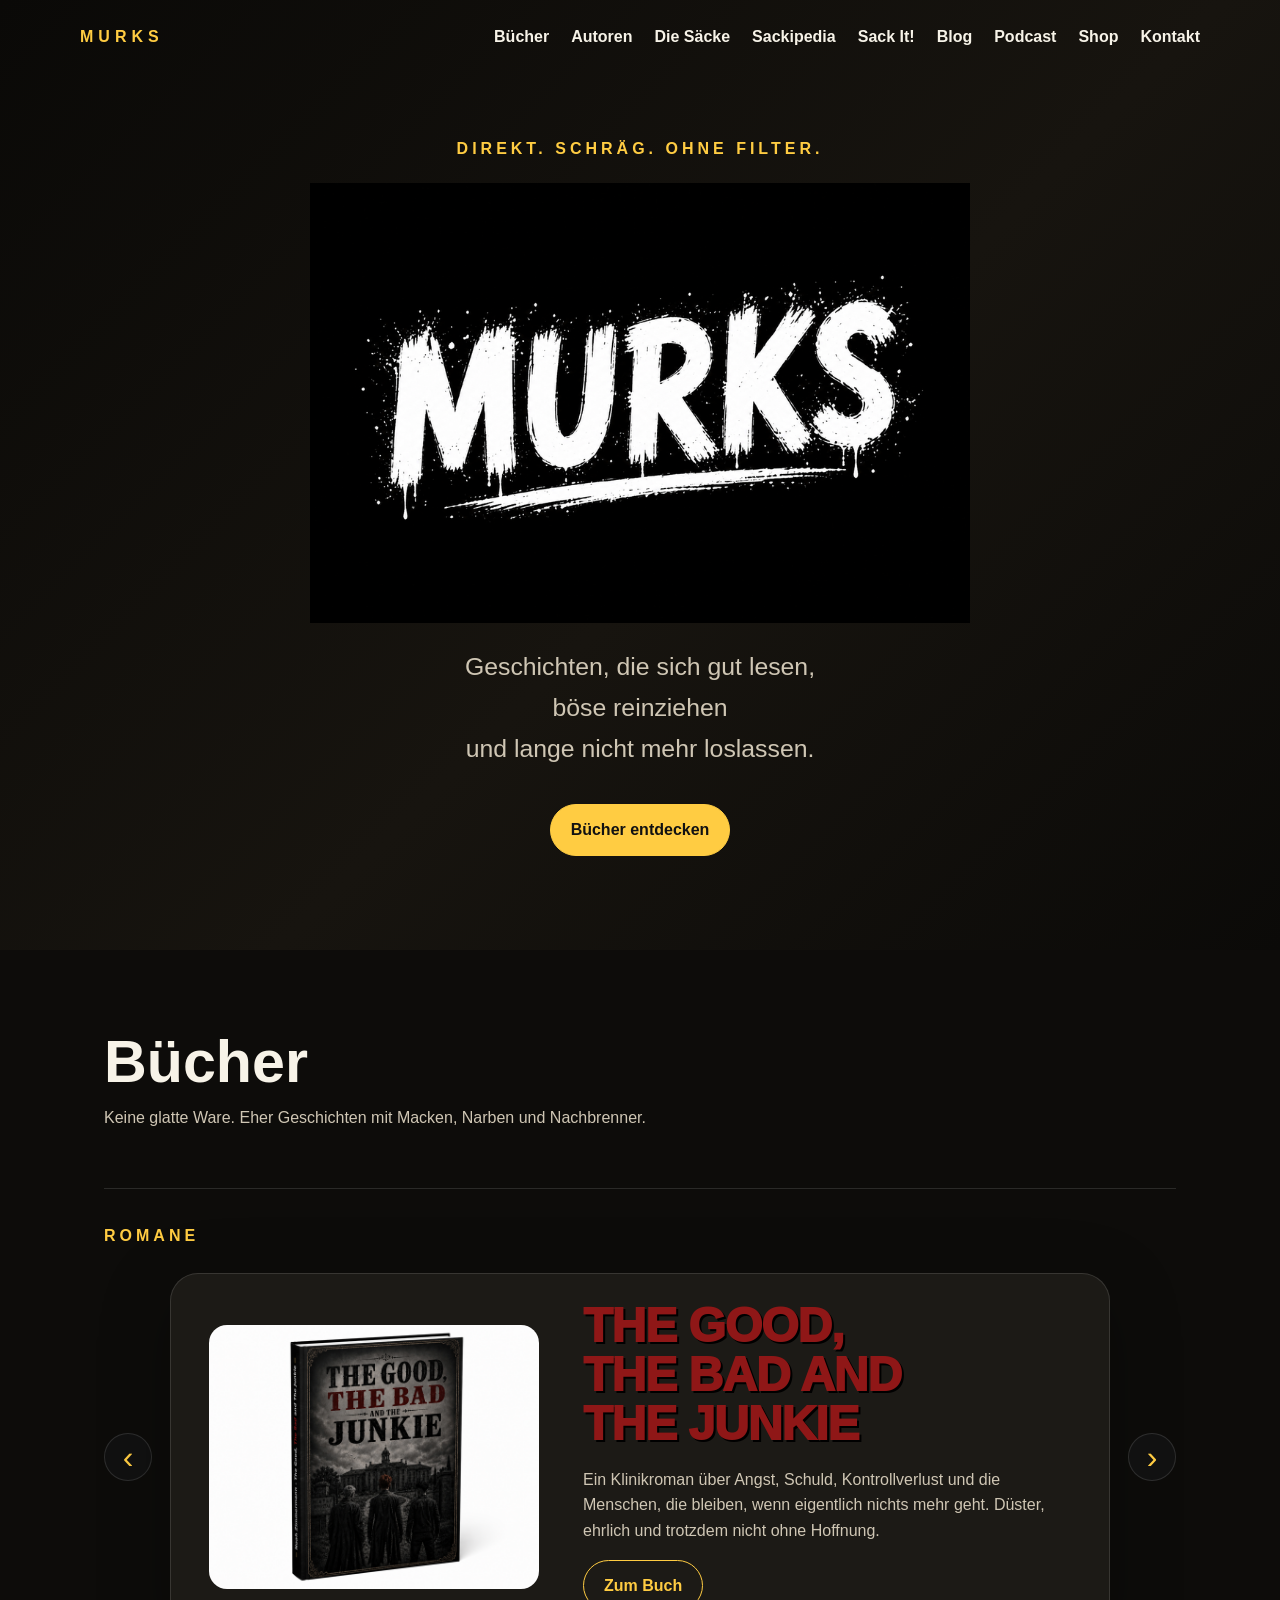
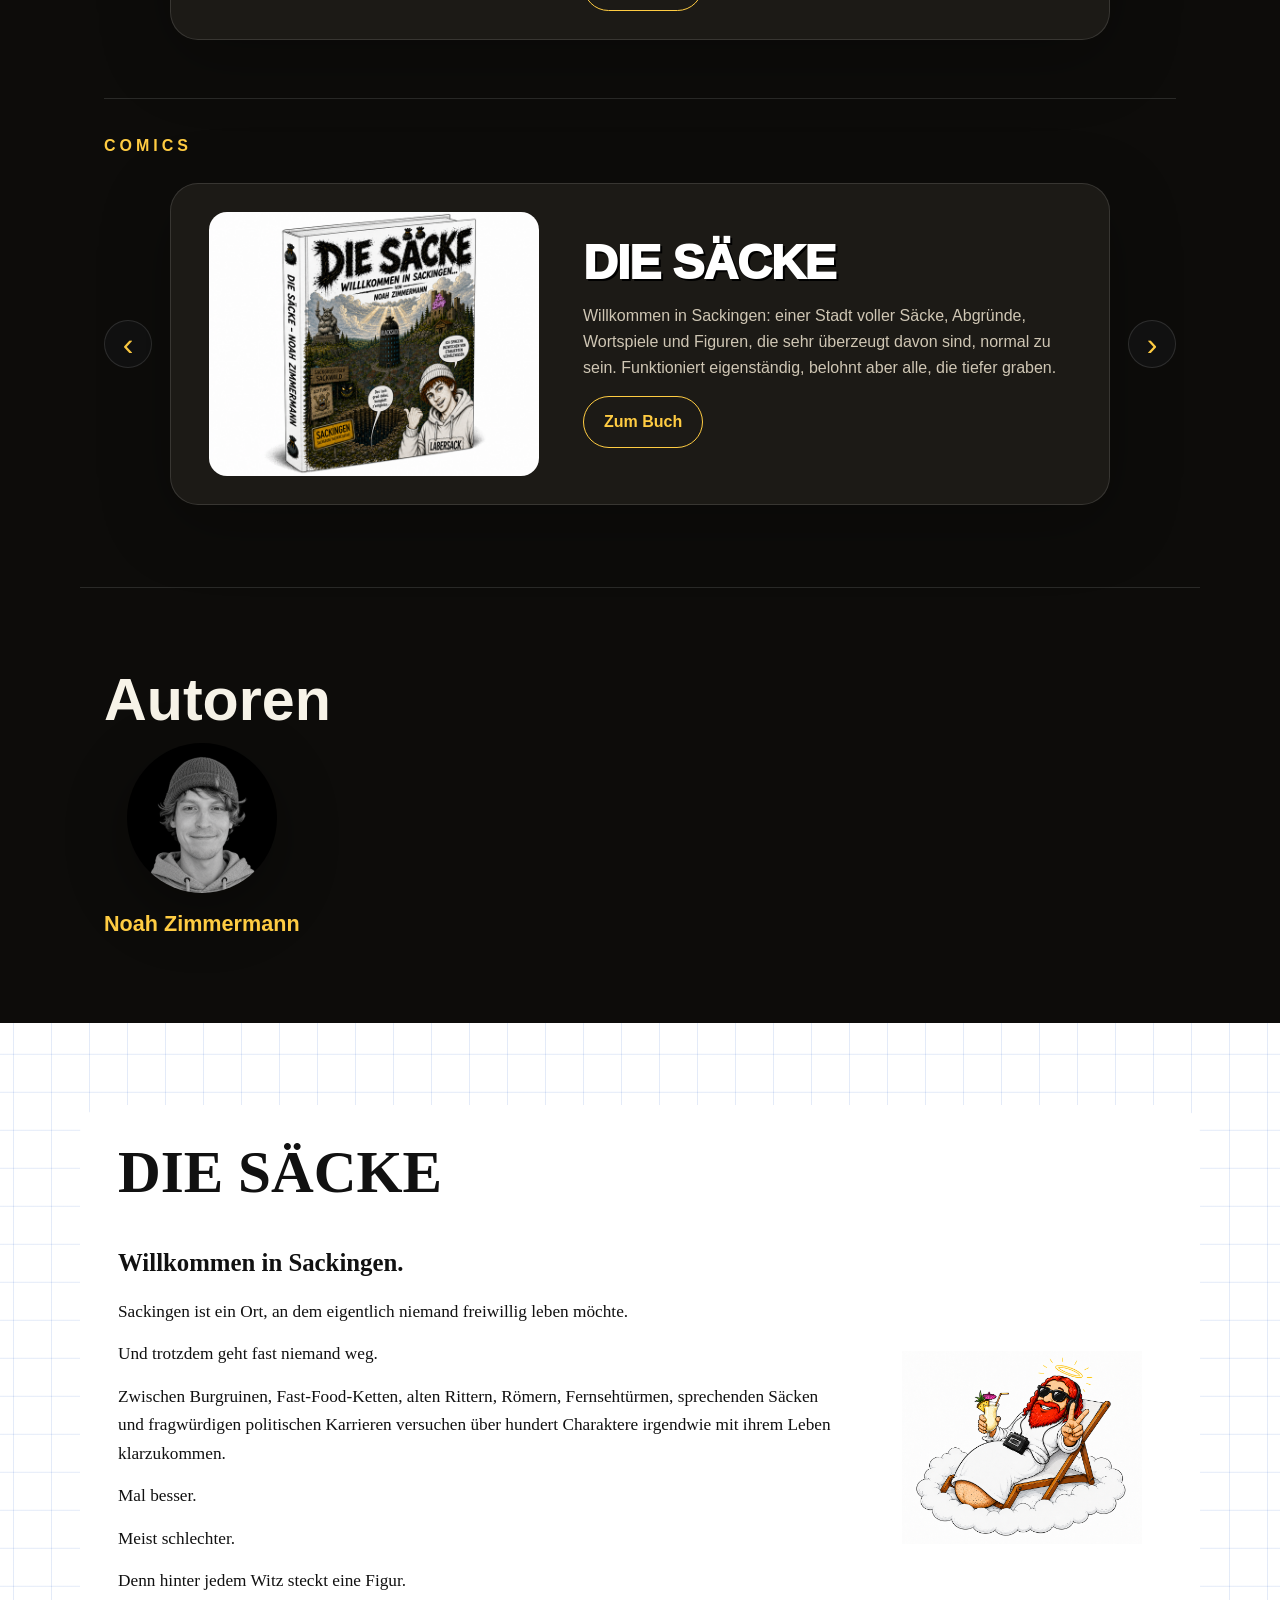
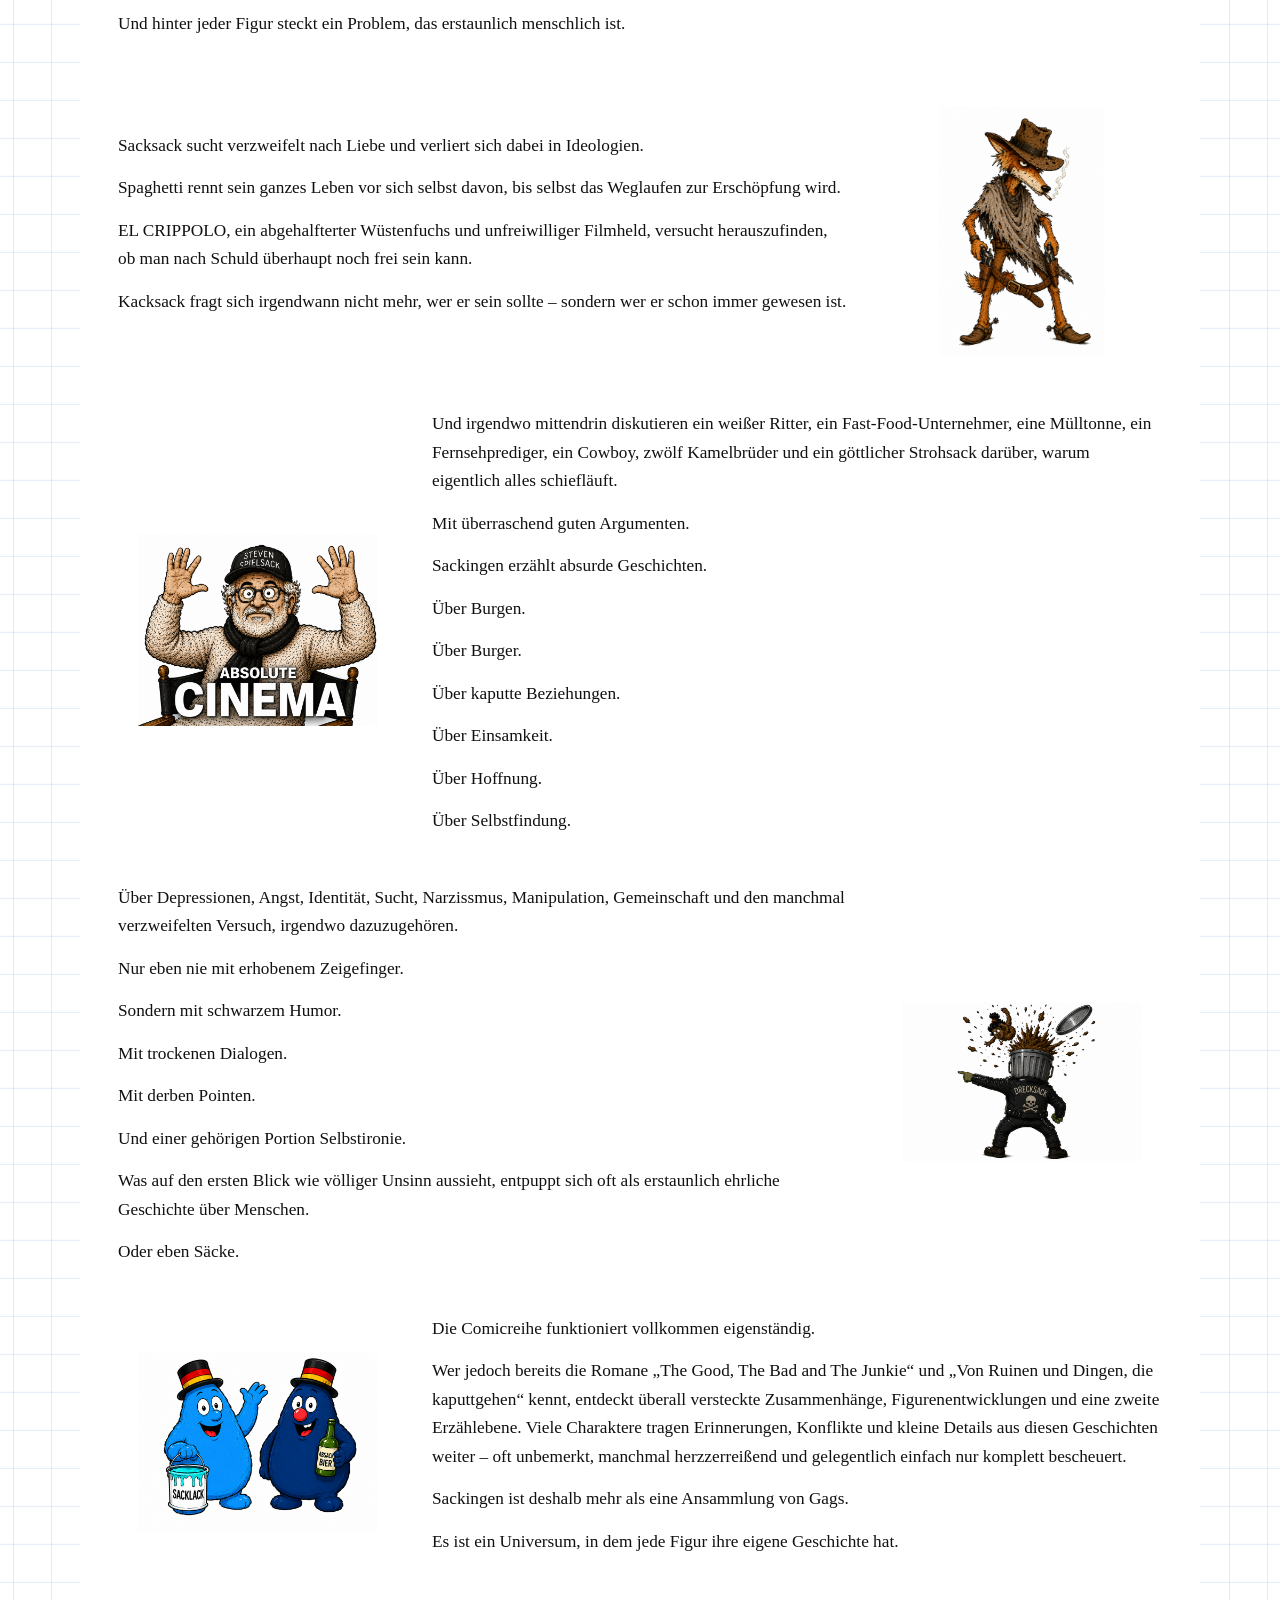
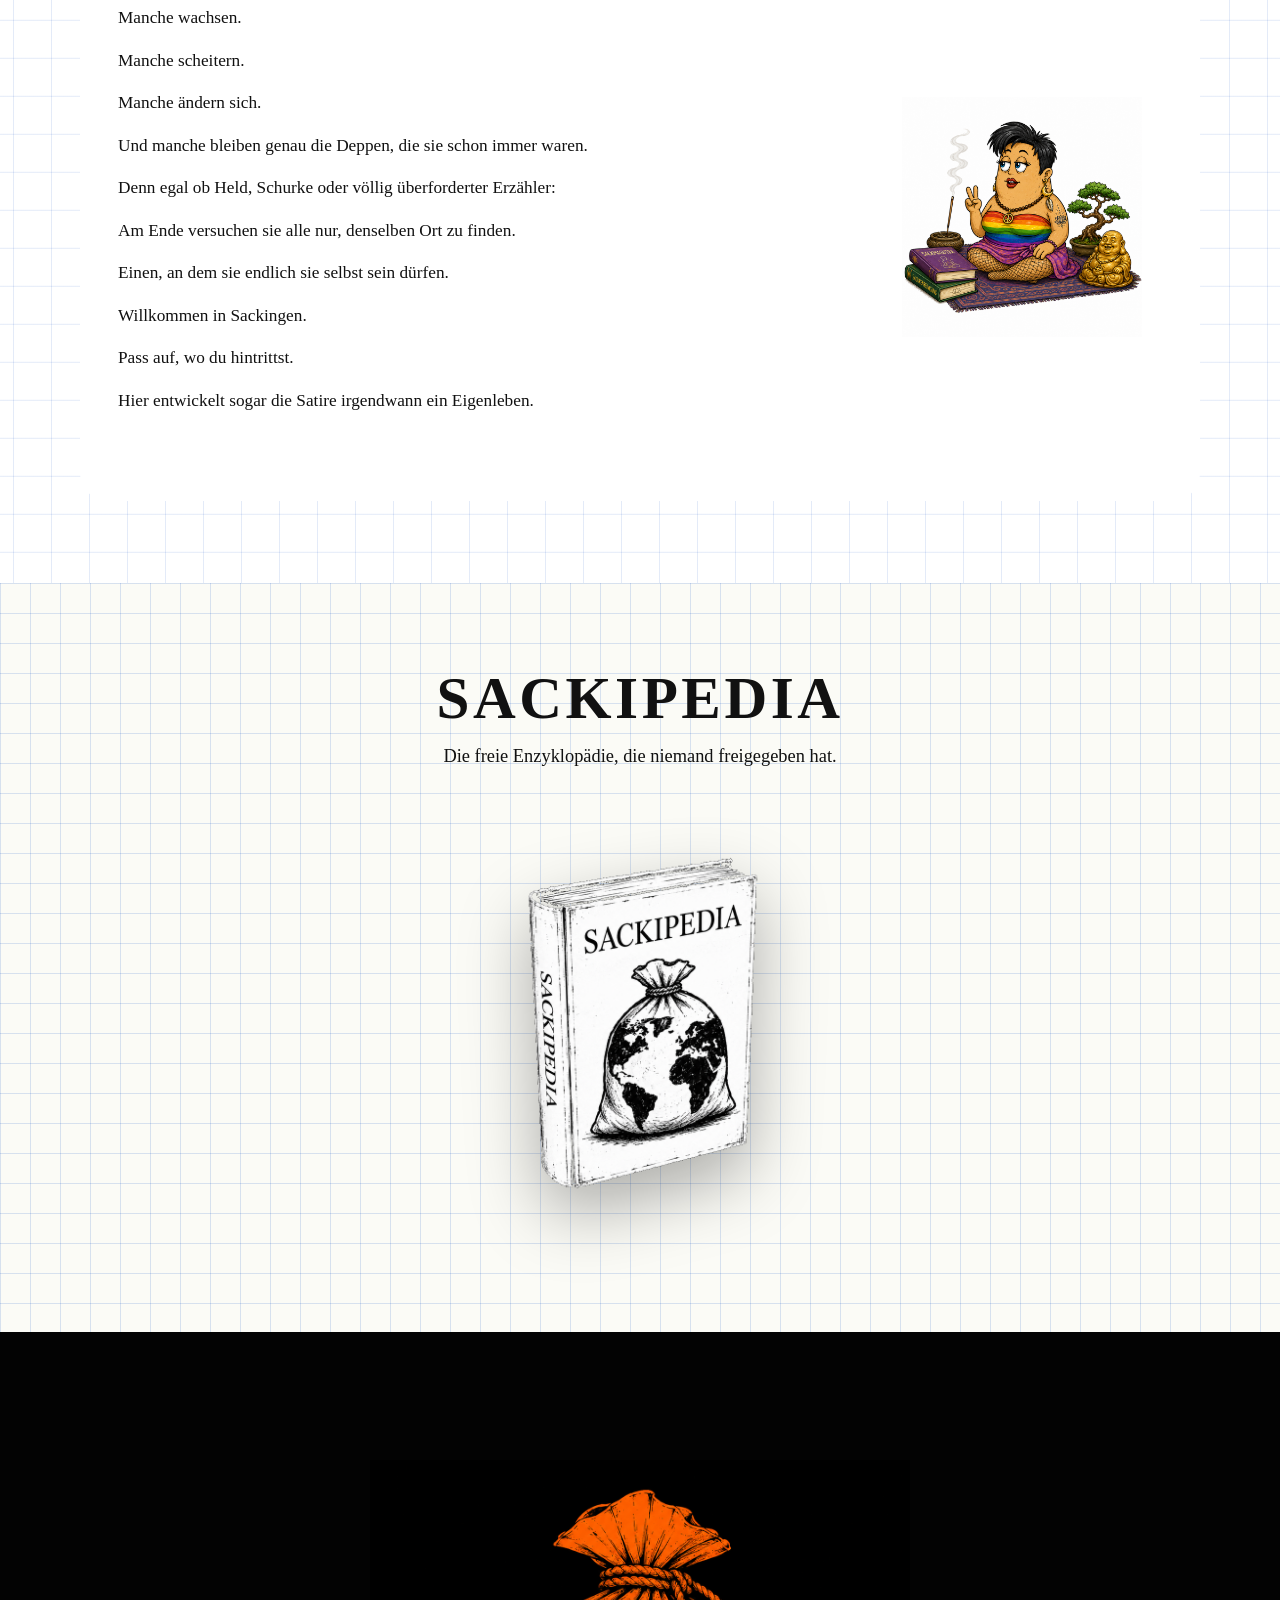
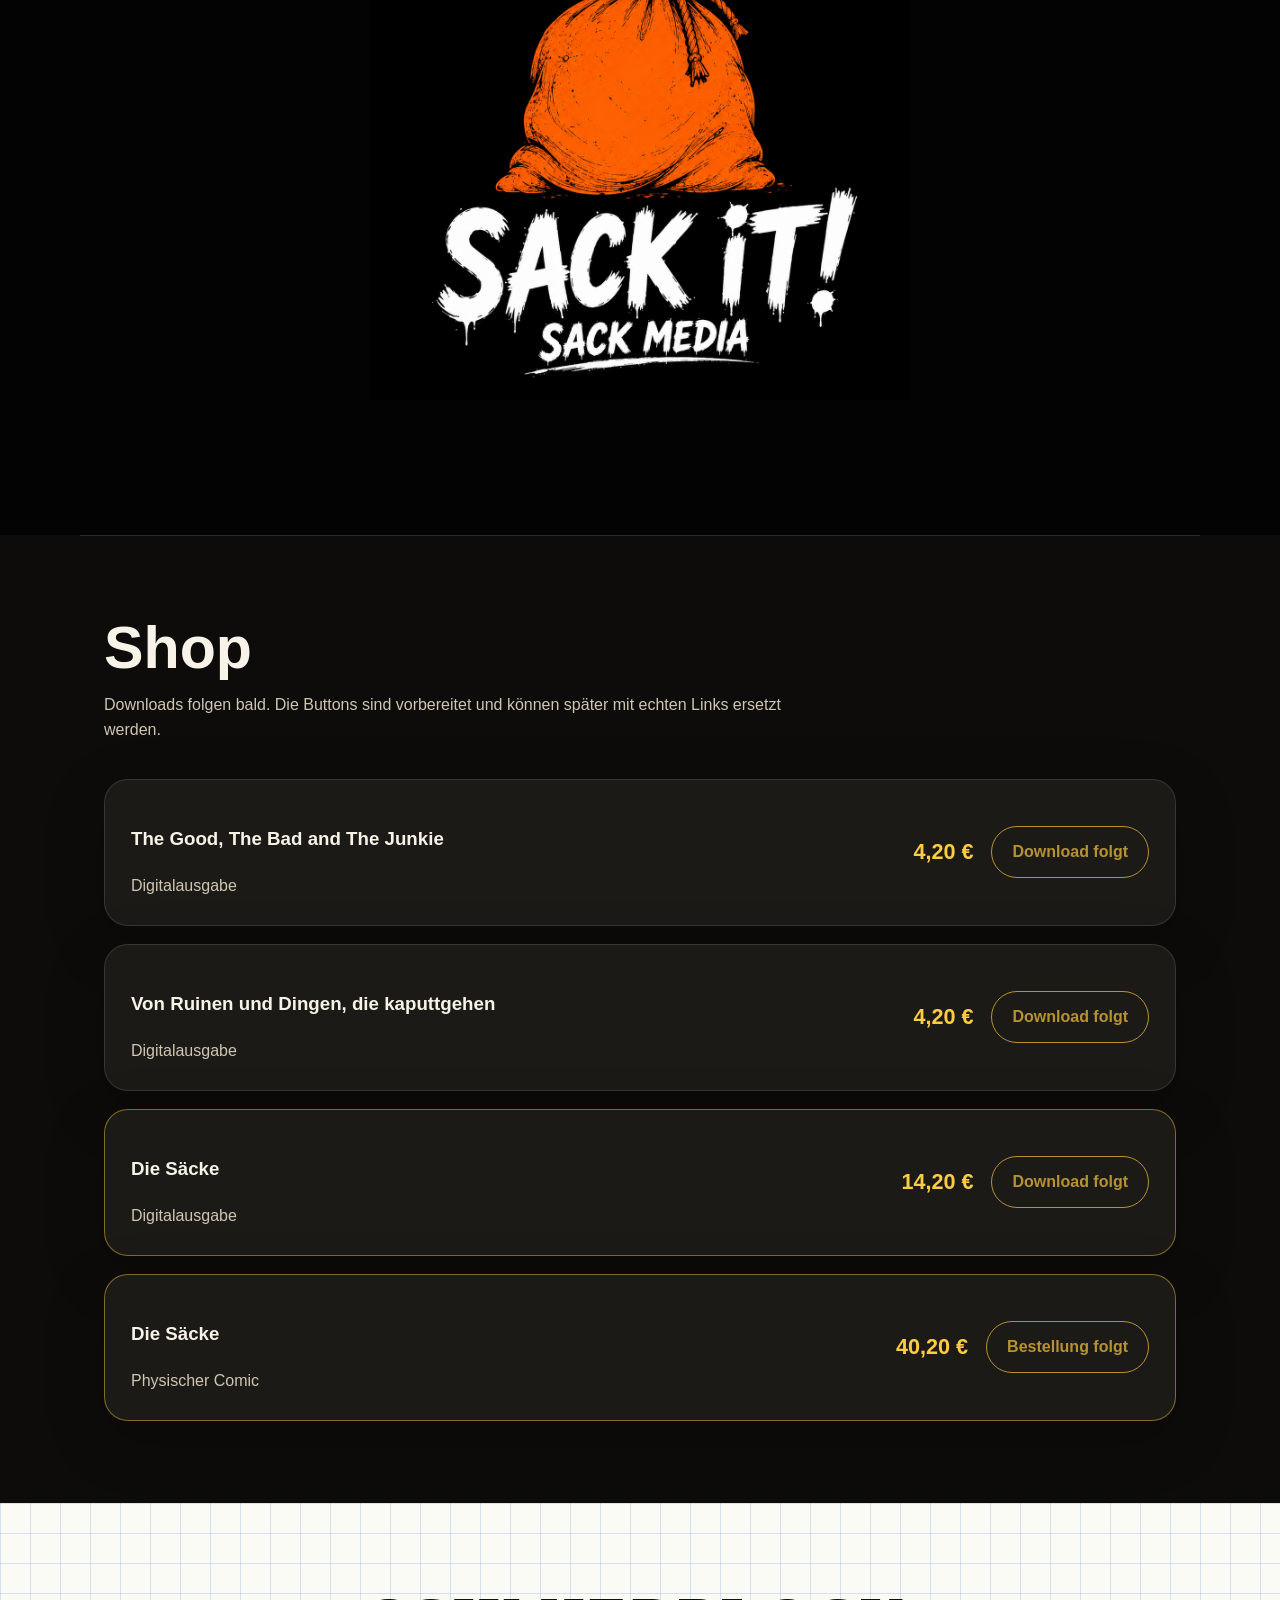
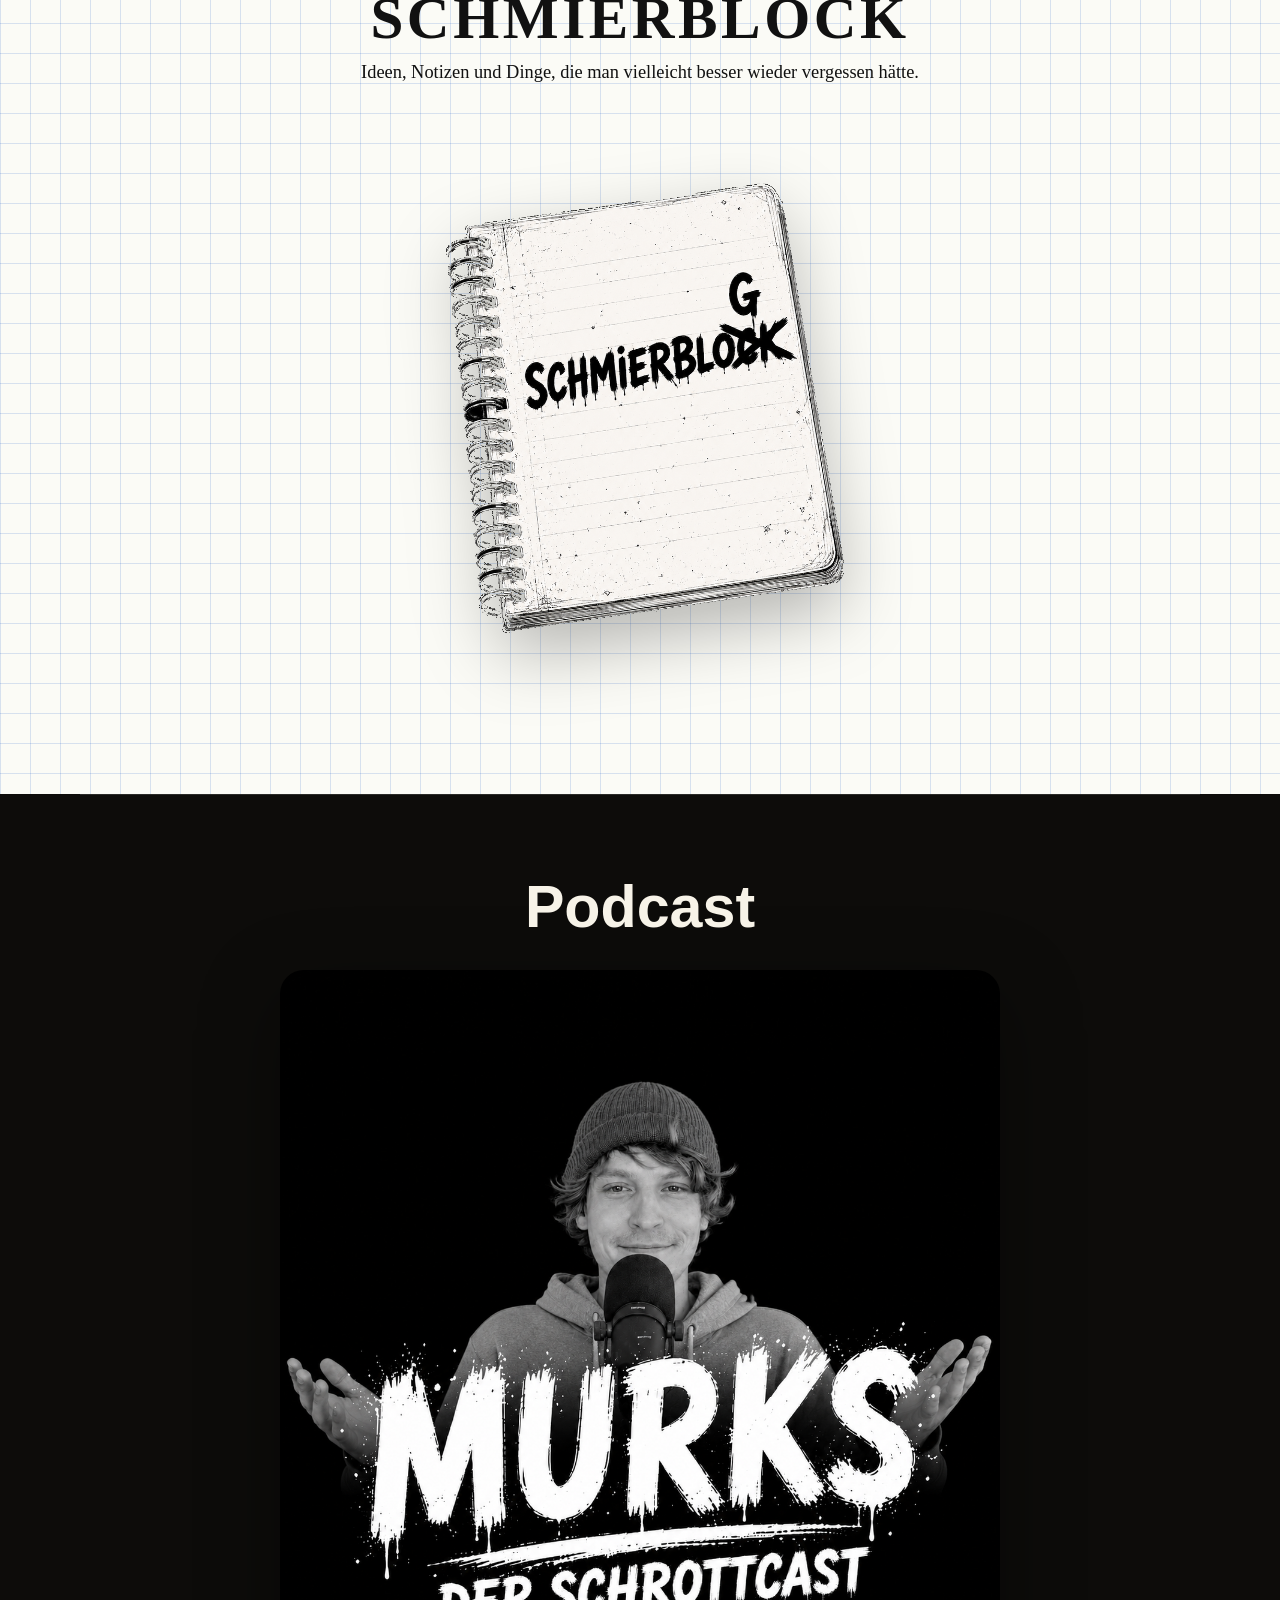
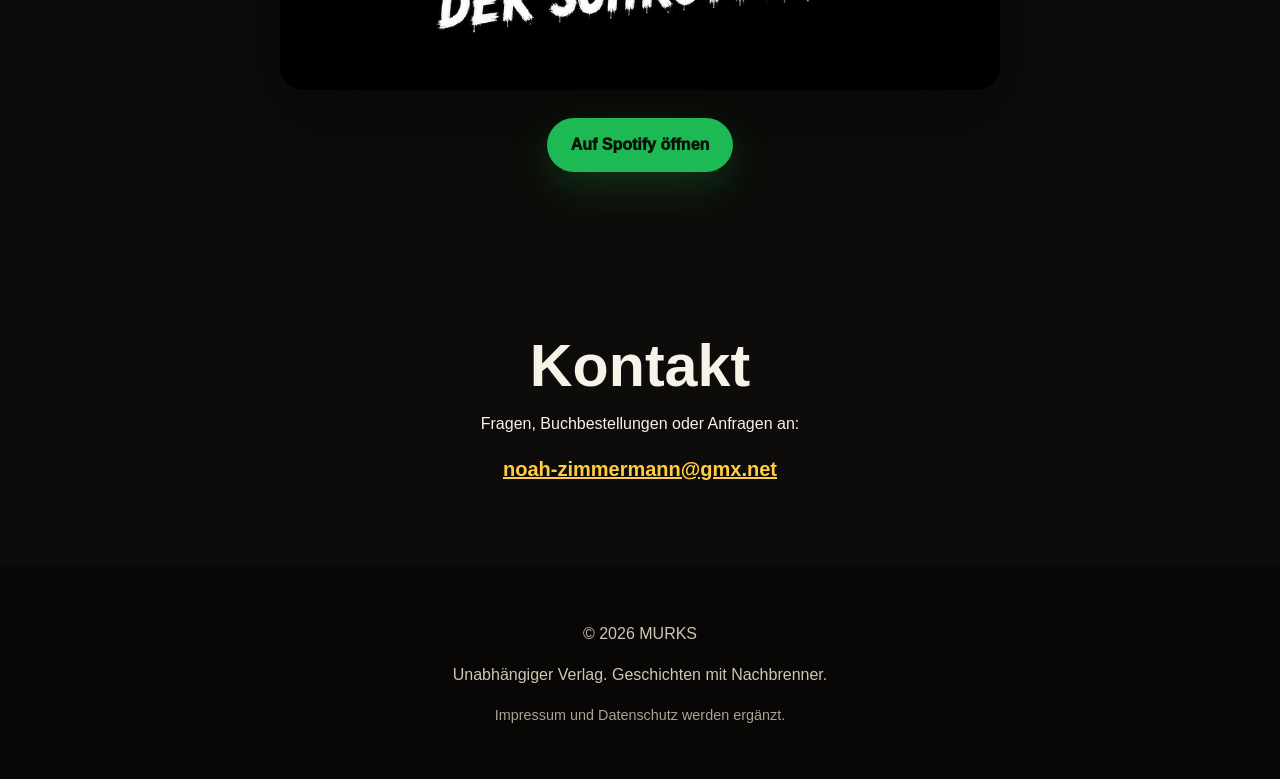
==== commit d609f031: "Add files via upload" ====
--- a/index.html
+++ b/index.html
@@ -17,9 +17,10 @@
         <a href="#autoren">Autoren</a>
         <a href="#die-saecke">Die Säcke</a>
         <a href="#sackipedia-gate">Sackipedia</a>
-        <a href="#shop">Shop</a>
+        <a href="#sack-it">Sack It!</a>
         <a href="#blog-gate">Blog</a>
         <a href="#podcast">Podcast</a>
+        <a href="#shop">Shop</a>
         <a href="#kontakt">Kontakt</a>
       </div>
     </nav>
@@ -178,6 +179,15 @@
       </div>
     </section>
 
+
+
+    <section id="sack-it" class="sackit-gate">
+      <div class="sackit-gate-inner">
+        <a href="sack-it.html" class="sackit-logo-link" aria-label="SACK IT öffnen">
+          <img src="assets/sack-it-logo.png" alt="SACK IT! Sack Media" />
+        </a>
+      </div>
+    </section>
 <section id="shop" class="section shop">
       <h2>Shop</h2>
       <p class="section-text">Downloads folgen bald. Die Buttons sind vorbereitet und können später mit echten Links ersetzt werden.</p>
--- a/style.css
+++ b/style.css
@@ -525,3 +525,277 @@
     background-size: 24px 24px;
   }
 }
+
+
+/* SACK IT! */
+.sackit-gate {
+  background: #030303;
+  color: #fff;
+  padding: clamp(72px, 10vw, 130px) 20px;
+  text-align: center;
+}
+
+.sackit-gate-inner {
+  width: min(980px, 100%);
+  margin: 0 auto;
+}
+
+.sackit-logo-link {
+  display: inline-block;
+  width: min(540px, 88vw);
+  transition: transform .35s ease, filter .35s ease;
+}
+
+.sackit-logo-link:hover {
+  transform: translateY(-8px) scale(1.025);
+  filter: drop-shadow(0 0 34px rgba(255, 111, 0, .42));
+}
+
+.sackit-logo-link img {
+  display: block;
+  width: 100%;
+  height: auto;
+}
+
+.sackit-page-body {
+  background: #050505;
+  color: #fff;
+}
+
+.sackit-page {
+  background:
+    radial-gradient(circle at 50% 0%, rgba(255, 111, 0, .16), transparent 34%),
+    #050505;
+  min-height: 100vh;
+  padding-bottom: 90px;
+}
+
+.sackit-hero {
+  width: min(1040px, 100%);
+  margin: 0 auto;
+  padding: 74px 20px 38px;
+  text-align: center;
+}
+
+.sackit-page-logo {
+  width: min(430px, 86vw);
+  display: block;
+  margin: 0 auto 28px;
+  filter: drop-shadow(0 0 28px rgba(255, 111, 0, .28));
+}
+
+.sackit-kicker {
+  font-size: clamp(1.25rem, 2.5vw, 2rem);
+  font-weight: 800;
+  max-width: 780px;
+  margin: 0 auto 18px;
+}
+
+.sackit-hero p {
+  max-width: 760px;
+  margin: 10px auto;
+}
+
+.sackit-shell {
+  width: min(1240px, calc(100% - 28px));
+  margin: 32px auto;
+  display: grid;
+  grid-template-columns: 220px minmax(0, 1fr) 280px;
+  gap: 18px;
+  align-items: start;
+}
+
+.sackit-sidebar,
+.sackit-rightbar,
+.sackit-post,
+.sackit-namecheck {
+  border: 2px solid rgba(255,255,255,.14);
+  background: rgba(12,12,12,.96);
+  box-shadow: 0 20px 40px rgba(0,0,0,.3);
+}
+
+.sackit-sidebar {
+  padding: 16px;
+  position: sticky;
+  top: 14px;
+}
+
+.sackit-sidebar h2,
+.sackit-card h2,
+.sackit-namecheck h2 {
+  margin: 0 0 14px;
+  color: #ff7900;
+  text-transform: uppercase;
+  letter-spacing: .04em;
+}
+
+.sackit-sidebar a {
+  display: block;
+  color: #fff;
+  text-decoration: none;
+  padding: 8px 0;
+  border-bottom: 1px solid rgba(255,255,255,.08);
+}
+
+.sackit-sidebar a:hover {
+  color: #ff7900;
+}
+
+.sackit-feed {
+  display: grid;
+  gap: 16px;
+}
+
+.sackit-post {
+  display: grid;
+  grid-template-columns: 72px minmax(0, 1fr);
+  gap: 16px;
+  padding: 18px;
+}
+
+.sackit-votes {
+  display: grid;
+  place-items: center;
+  align-content: start;
+  gap: 8px;
+  color: #ff7900;
+}
+
+.sackit-votes button {
+  border: 0;
+  background: #151515;
+  color: #fff;
+  width: 42px;
+  height: 42px;
+  border-radius: 12px;
+  font-size: 1.25rem;
+  cursor: pointer;
+}
+
+.sackit-votes button:hover {
+  background: #ff7900;
+}
+
+.sackit-post-meta {
+  display: flex;
+  gap: 10px;
+  flex-wrap: wrap;
+  color: rgba(255,255,255,.68);
+  font-size: .94rem;
+  margin-bottom: 8px;
+}
+
+.sackit-sack {
+  color: #ff7900;
+  font-weight: 800;
+}
+
+.verified-sack {
+  filter: drop-shadow(0 0 8px rgba(0, 108, 255, .7));
+}
+
+.sackit-post h2 {
+  margin: 0 0 10px;
+  color: #fff;
+  font-size: clamp(1.3rem, 2.4vw, 2rem);
+}
+
+.sackit-post p {
+  margin: 0 0 12px;
+  color: rgba(255,255,255,.86);
+}
+
+.sackit-actions {
+  display: flex;
+  flex-wrap: wrap;
+  gap: 10px;
+  color: rgba(255,255,255,.6);
+  font-size: .92rem;
+}
+
+.sackit-rightbar {
+  display: grid;
+  gap: 14px;
+  padding: 14px;
+  position: sticky;
+  top: 14px;
+}
+
+.sackit-card {
+  background: #101010;
+  border: 1px solid rgba(255,255,255,.12);
+  padding: 14px;
+}
+
+.sackit-card a {
+  color: #ff7900;
+  font-weight: 800;
+}
+
+.sackit-card ul {
+  margin: 10px 0 0 18px;
+  padding: 0;
+}
+
+.sackit-small {
+  color: rgba(255,255,255,.64);
+  font-size: .9rem;
+}
+
+.sackit-namecheck {
+  width: min(760px, calc(100% - 28px));
+  margin: 32px auto 0;
+  padding: 22px;
+  text-align: center;
+}
+
+.sackit-checker {
+  display: flex;
+  gap: 10px;
+  justify-content: center;
+  margin-top: 16px;
+}
+
+.sackit-checker input {
+  width: min(420px, 100%);
+  padding: 13px 14px;
+  border: 2px solid rgba(255,255,255,.2);
+  background: #111;
+  color: #fff;
+}
+
+.sackit-checker button {
+  padding: 13px 18px;
+  border: 0;
+  background: #ff7900;
+  color: #050505;
+  font-weight: 900;
+  cursor: pointer;
+}
+
+.sackit-result {
+  min-height: 26px;
+  font-weight: 800;
+  color: #ff7900;
+}
+
+@media (max-width: 980px) {
+  .sackit-shell {
+    grid-template-columns: 1fr;
+  }
+
+  .sackit-sidebar,
+  .sackit-rightbar {
+    position: static;
+  }
+
+  .sackit-post {
+    grid-template-columns: 56px minmax(0, 1fr);
+  }
+}
+
+@media (max-width: 560px) {
+  .sackit-checker {
+    flex-direction: column;
+  }
+}
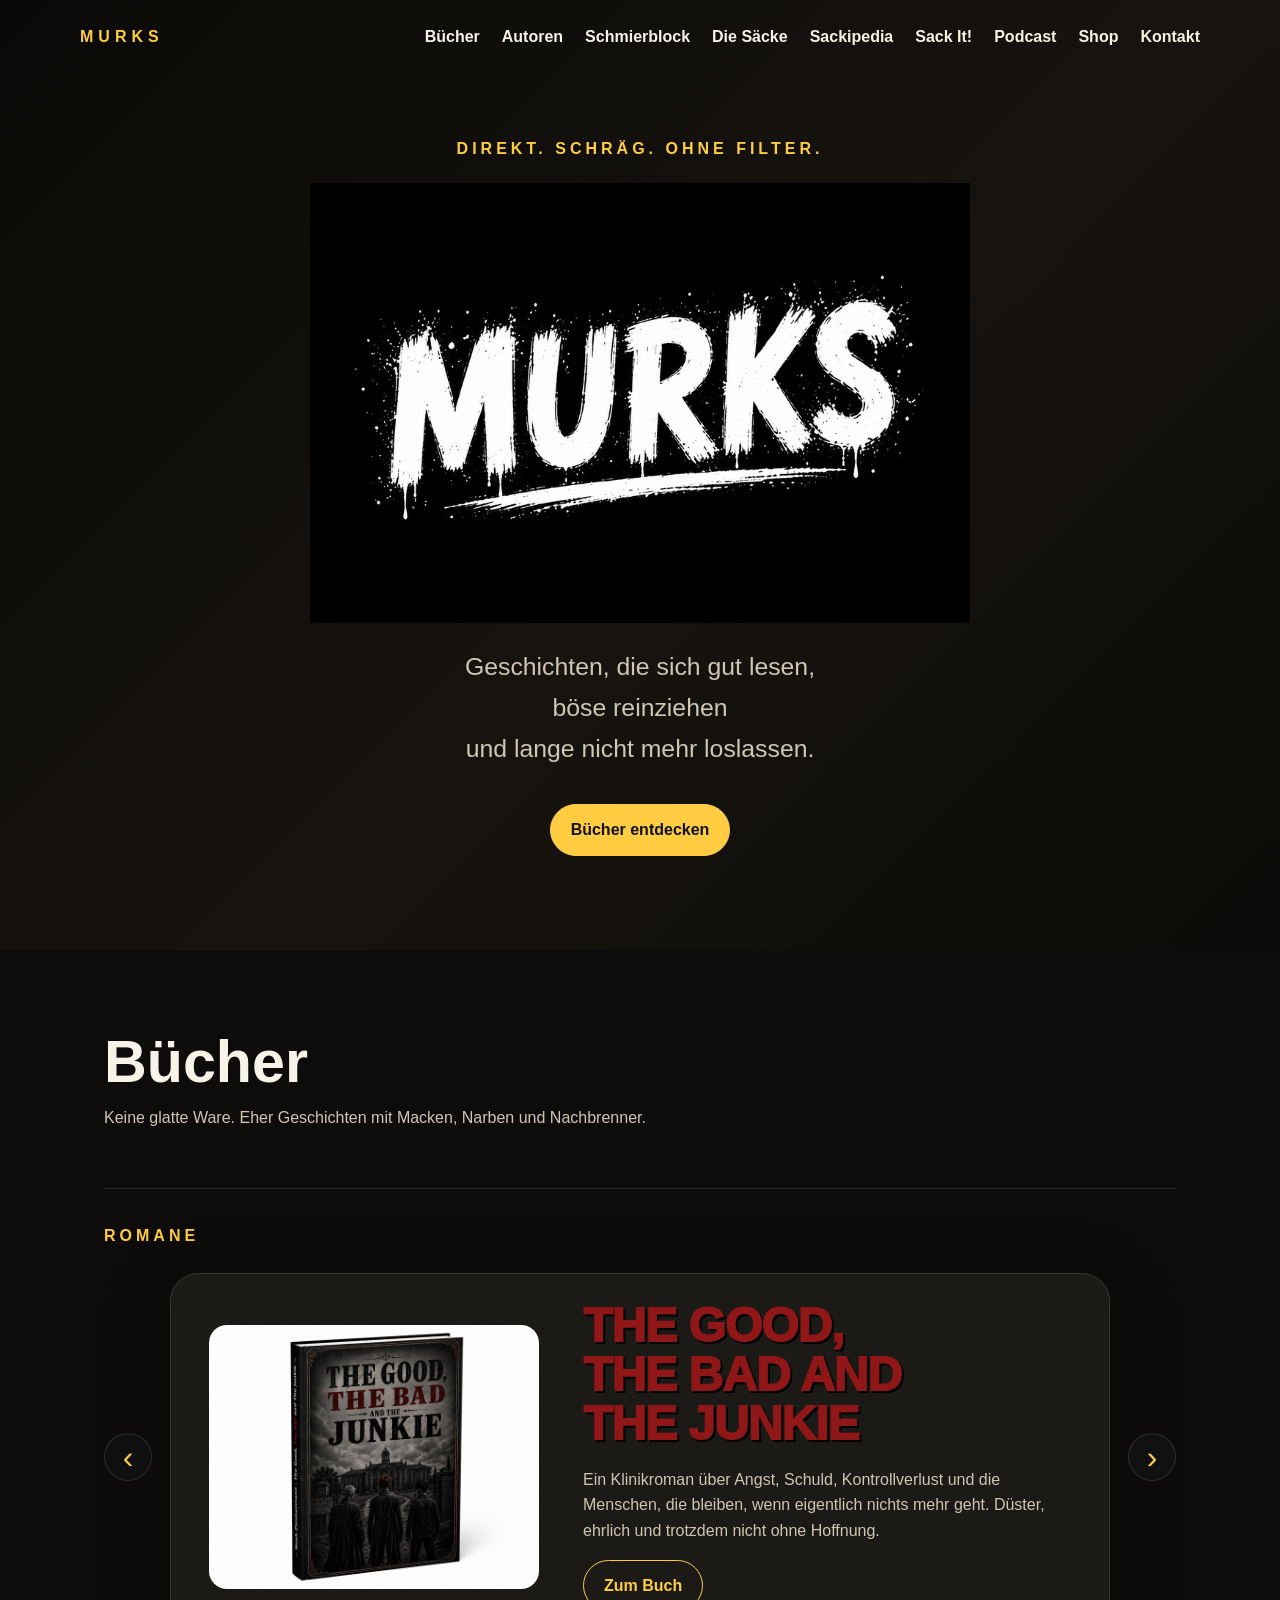
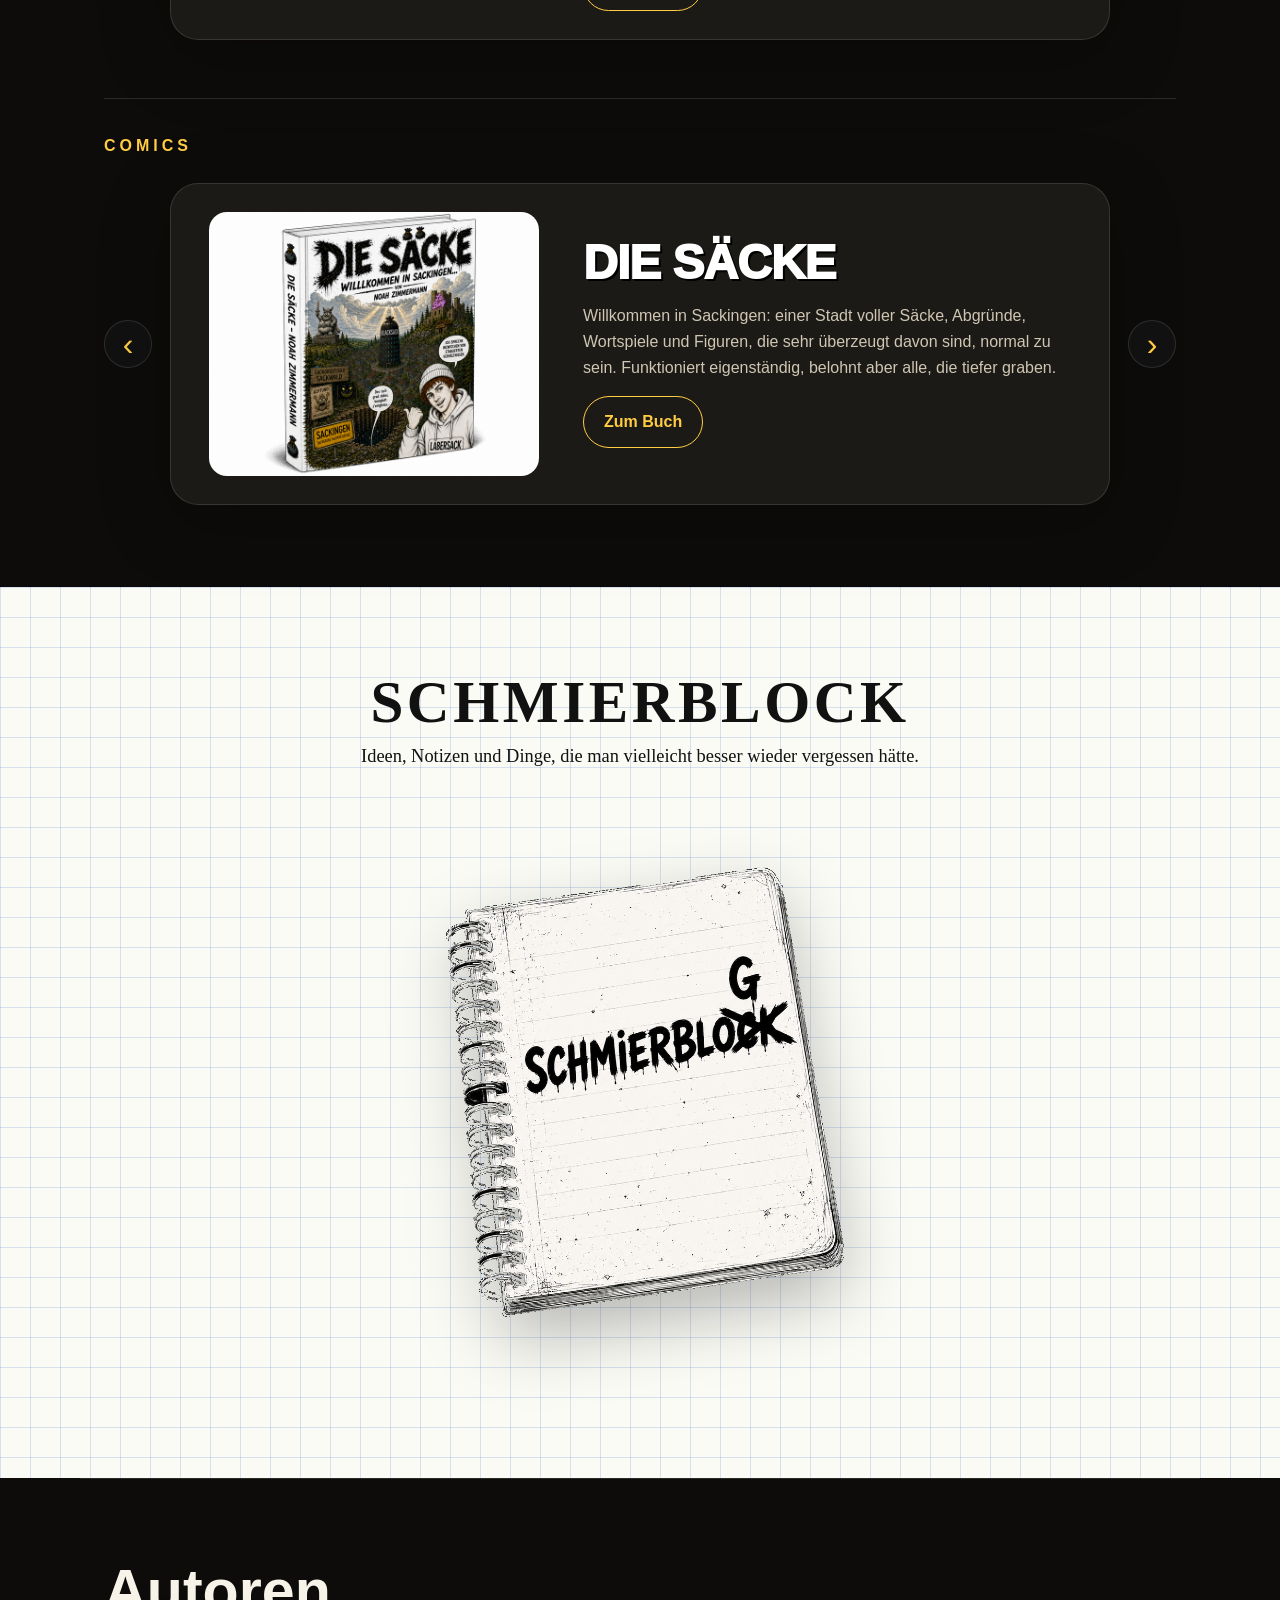
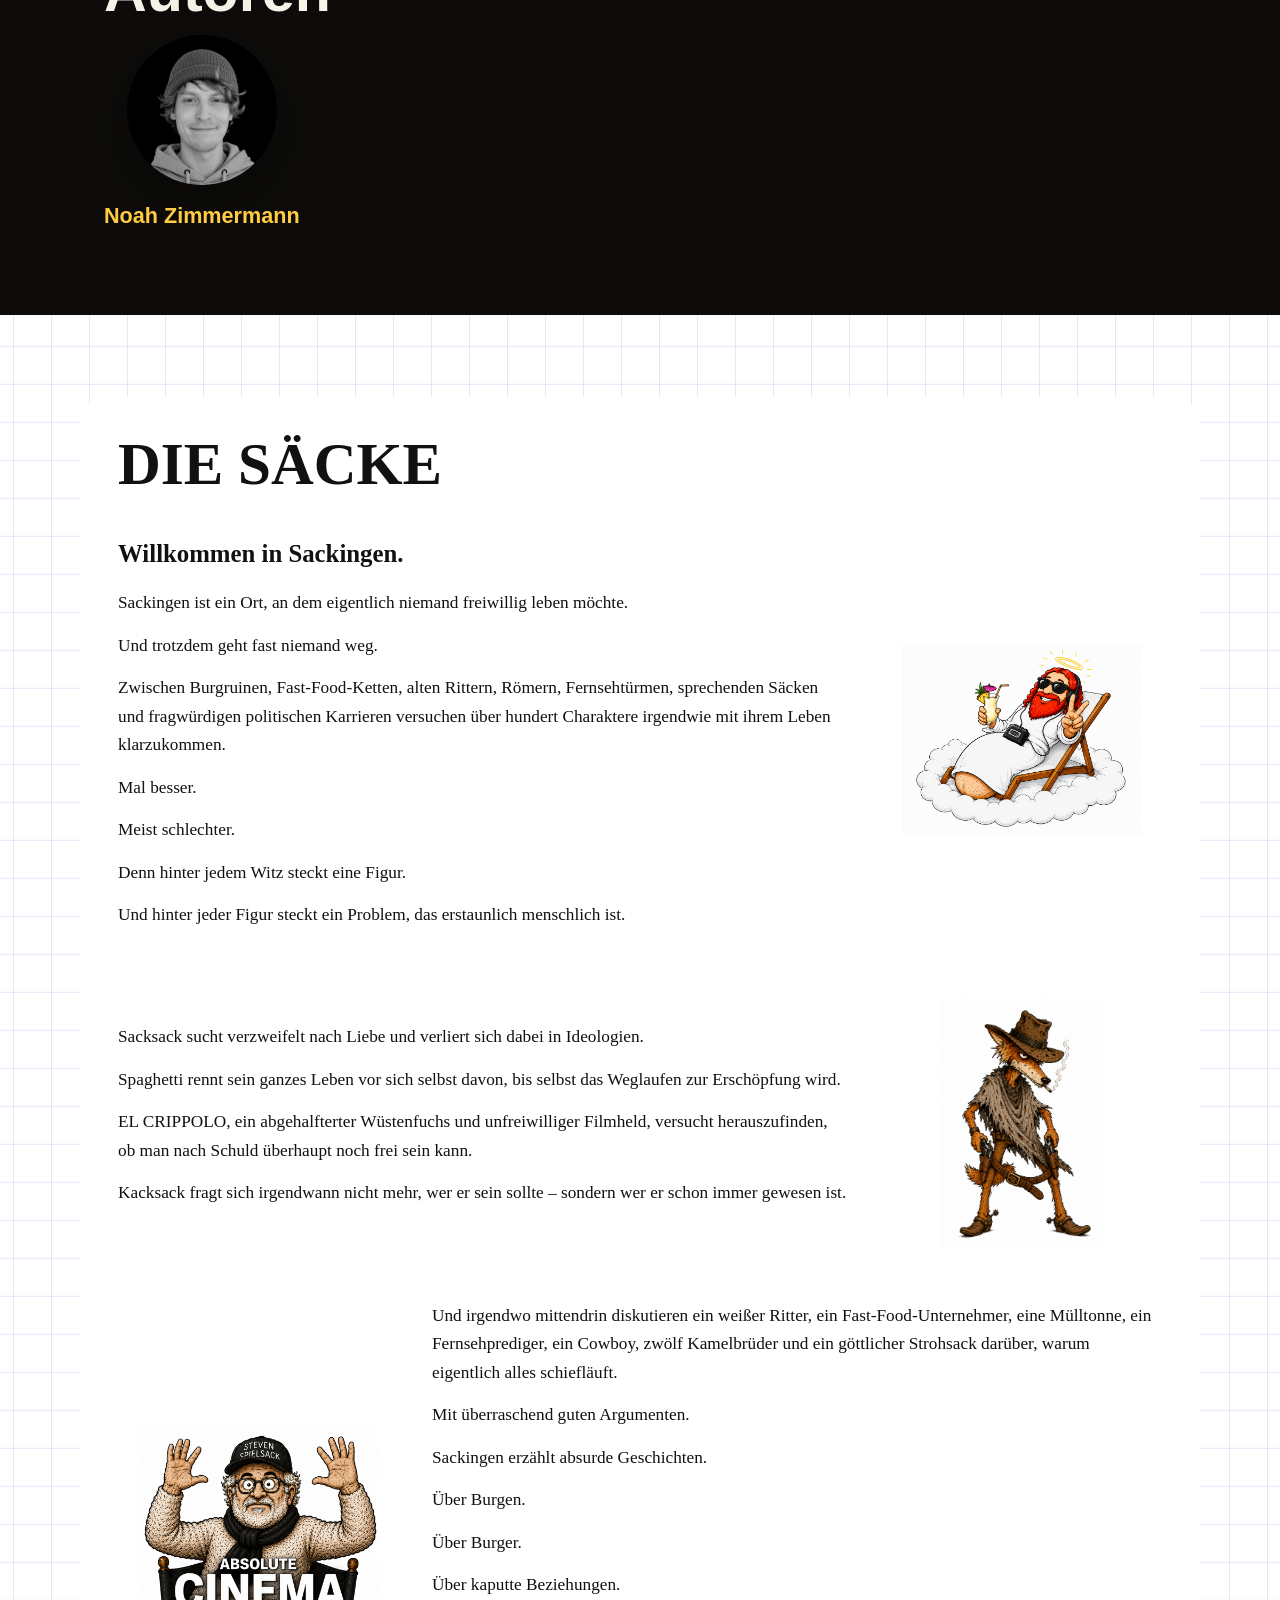
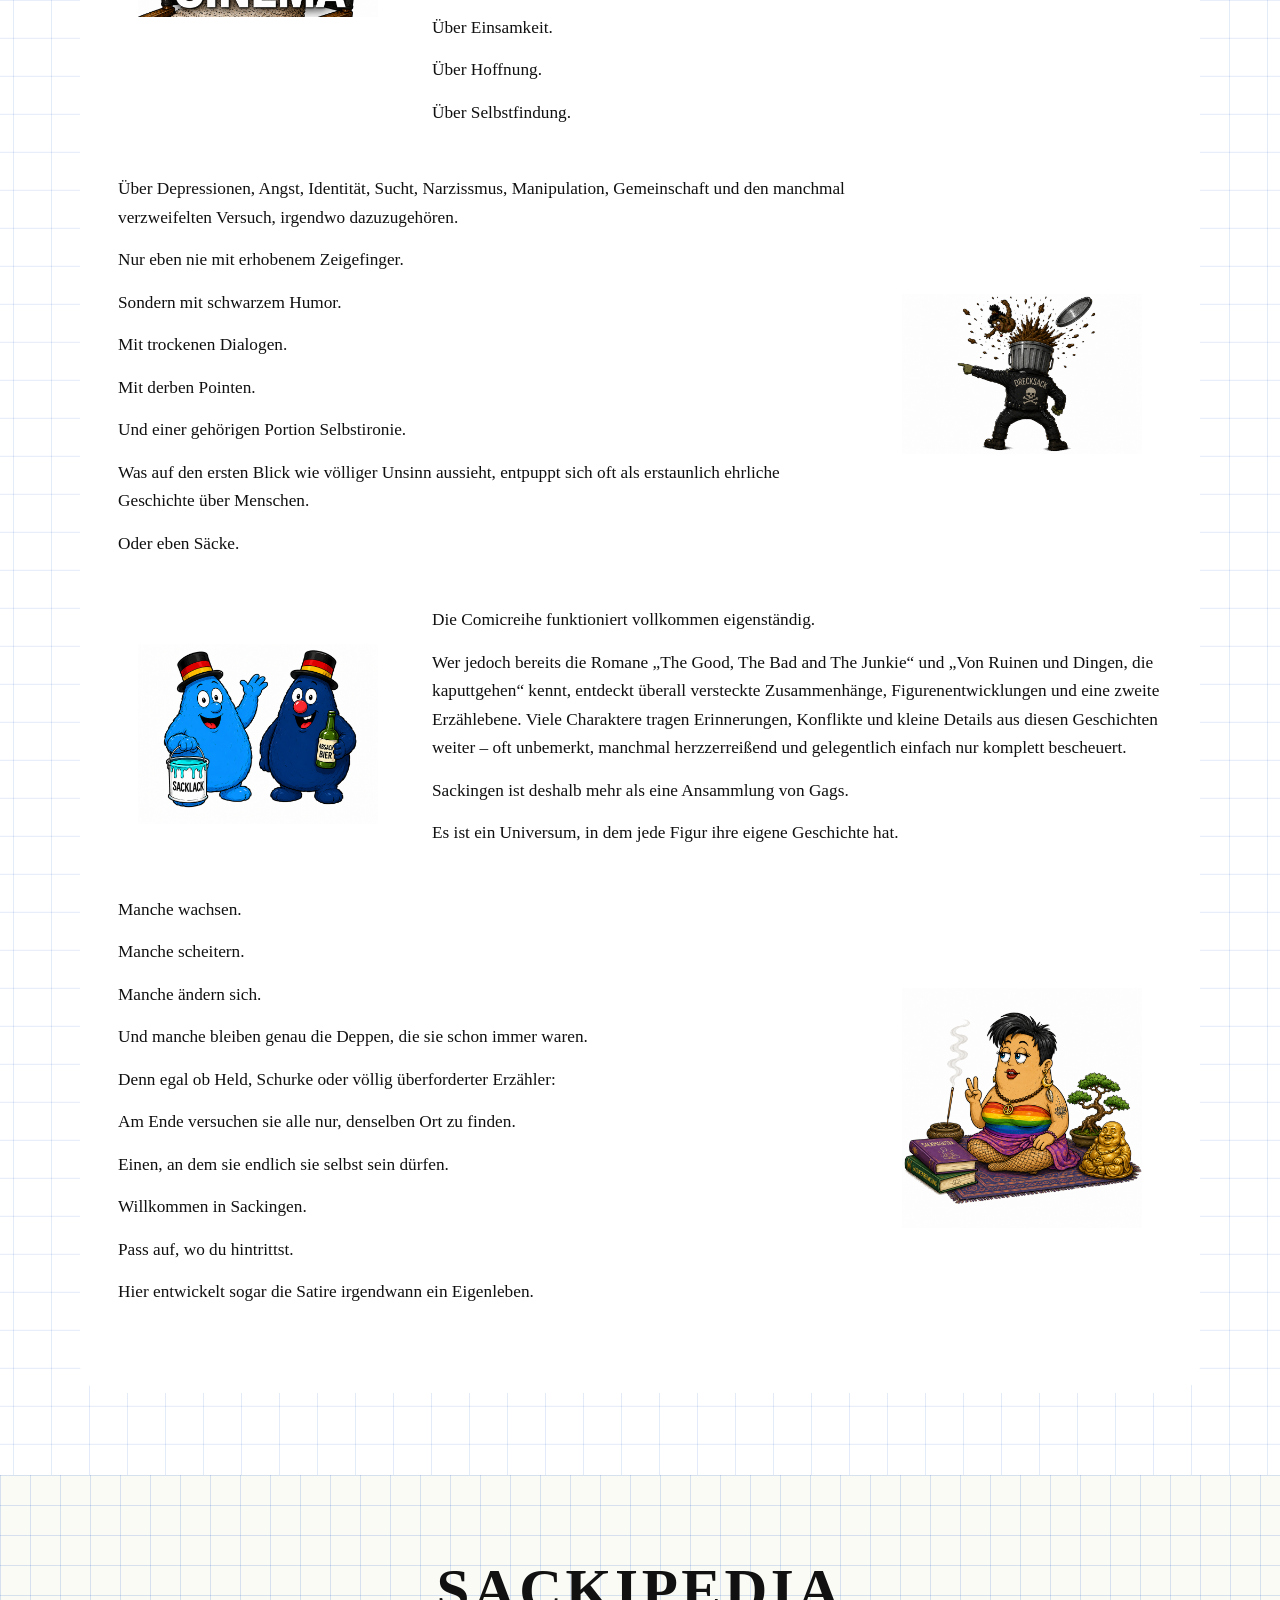
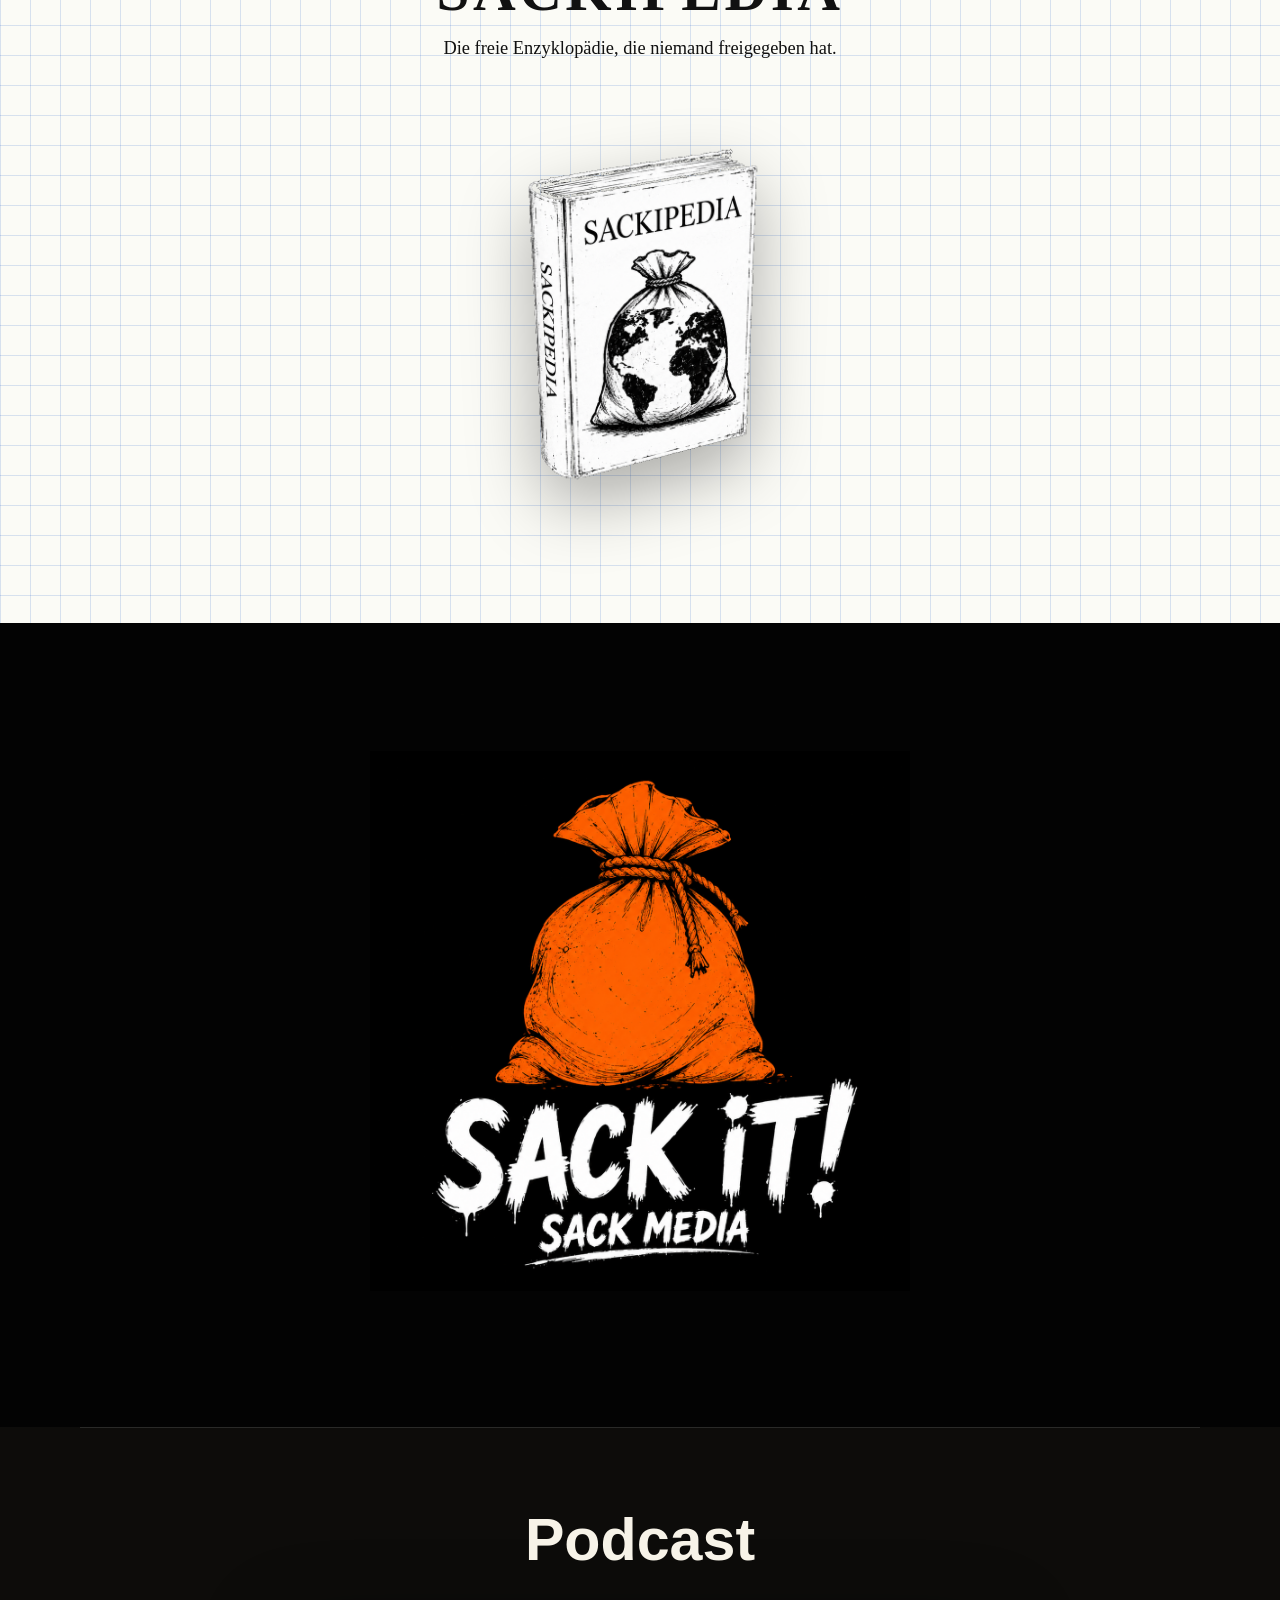
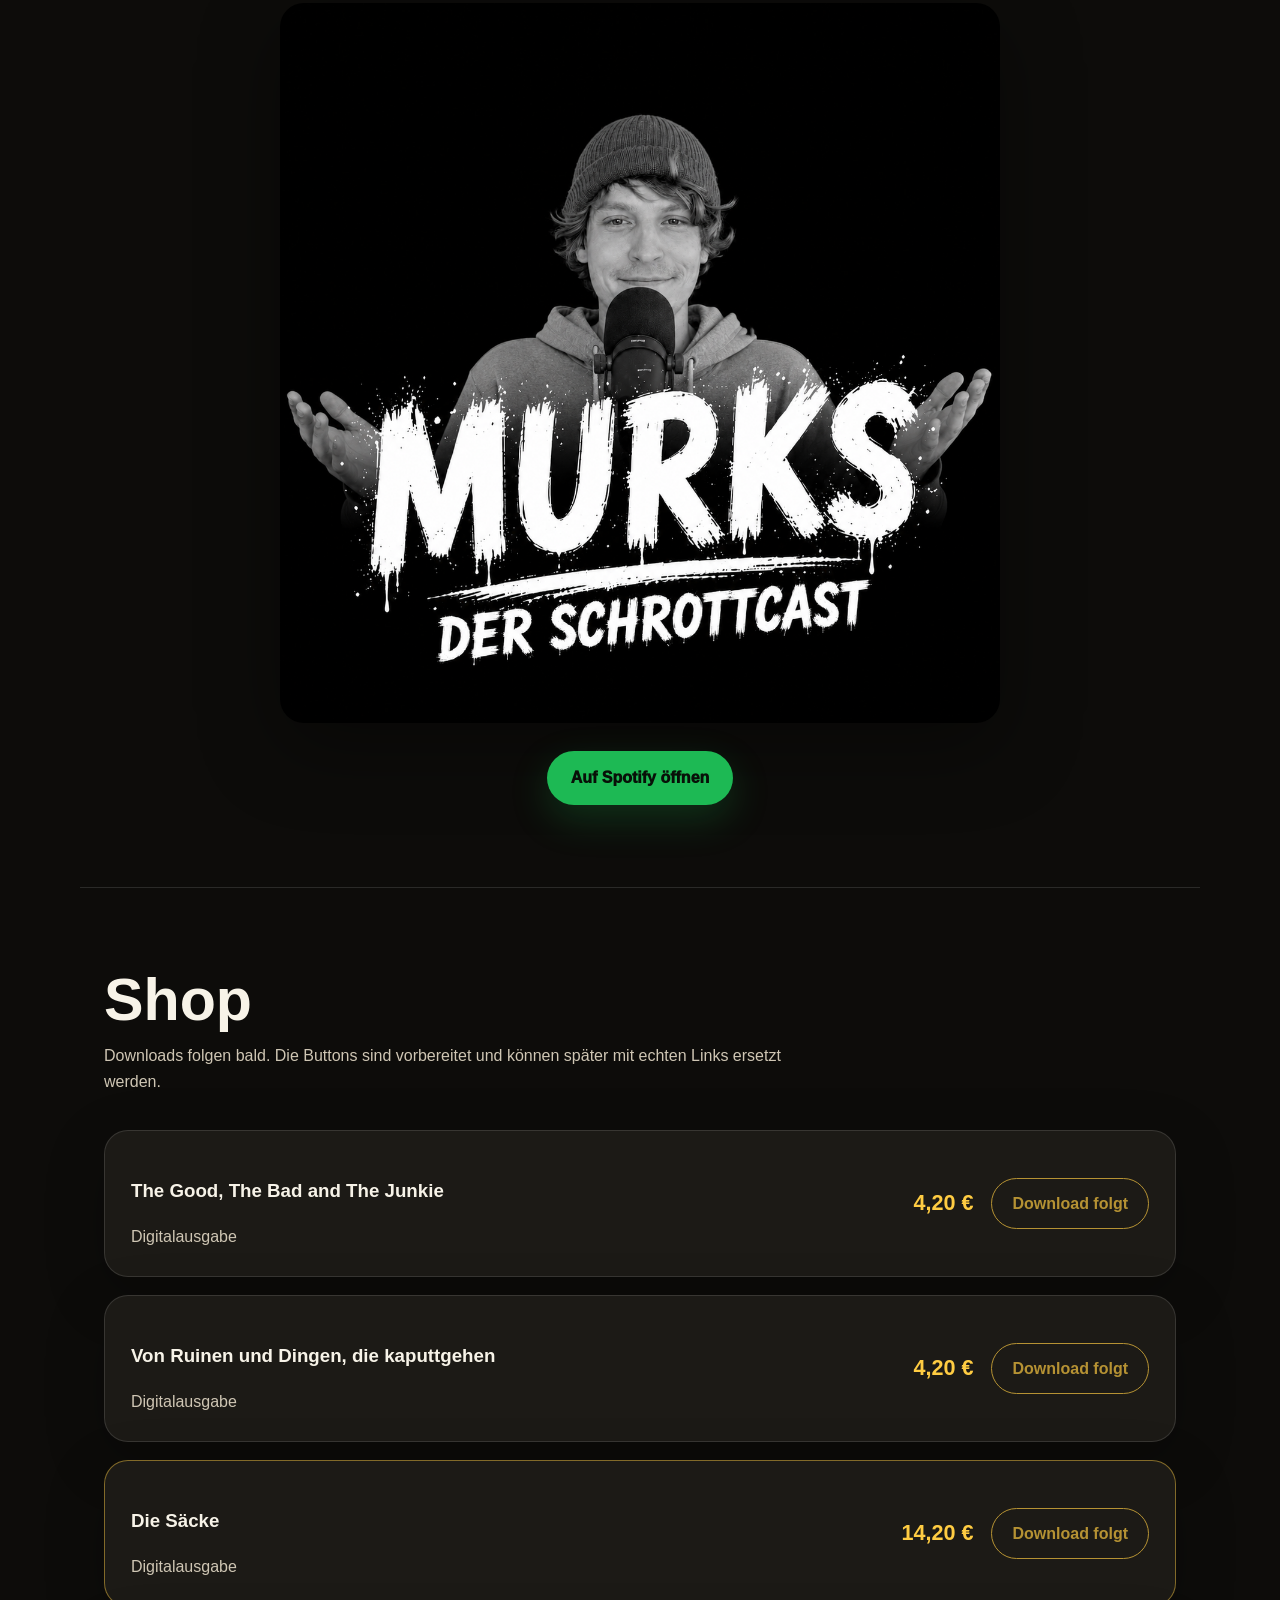
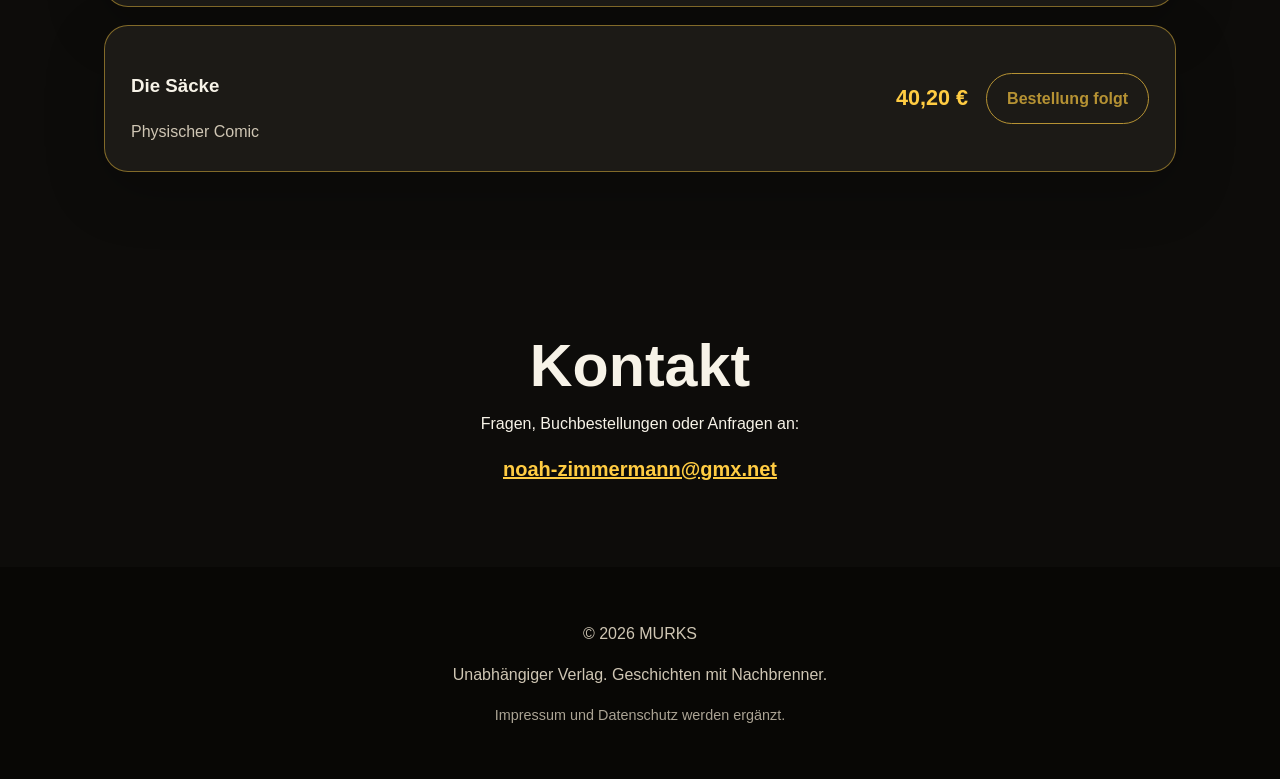
==== commit bfddb83a: "Add files via upload" ====
--- a/index.html
+++ b/index.html
@@ -15,10 +15,10 @@
       <div class="nav-links">
         <a href="#buecher">Bücher</a>
         <a href="#autoren">Autoren</a>
+        <a href="#blog-gate">Schmierblock</a>
         <a href="#die-saecke">Die Säcke</a>
         <a href="#sackipedia-gate">Sackipedia</a>
         <a href="#sack-it">Sack It!</a>
-        <a href="#blog-gate">Blog</a>
         <a href="#podcast">Podcast</a>
         <a href="#shop">Shop</a>
         <a href="#kontakt">Kontakt</a>
@@ -75,7 +75,18 @@
       </div>
     </section>
 
-    <section id="autoren" class="section authors">
+    
+<section id="blog-gate" class="blog-gate">
+      <div class="blog-gate-inner">
+        <h2>Schmierblock</h2>
+        <p>Ideen, Notizen und Dinge, die man vielleicht besser wieder vergessen hätte.</p>
+        <a class="schmierblock-link" href="blog.html" aria-label="Schmierblock öffnen">
+          <span class="block-open-shadow"></span>
+          <img src="assets/schmierblock.png" alt="Schmierblock" />
+        </a>
+      </div>
+    </section>
+<section id="autoren" class="section authors">
       <h2>Autoren</h2>
       <a class="author-preview" href="noah-zimmermann.html">
         <img src="assets/noah-author.png" alt="Noah Zimmermann" />
@@ -180,13 +191,17 @@
     </section>
 
 
-
     <section id="sack-it" class="sackit-gate">
       <div class="sackit-gate-inner">
         <a href="sack-it.html" class="sackit-logo-link" aria-label="SACK IT öffnen">
           <img src="assets/sack-it-logo.png" alt="SACK IT! Sack Media" />
         </a>
       </div>
+    </section>
+<section id="podcast" class="section podcast-section">
+      <h2>Podcast</h2>
+      <img class="podcast-cover" src="assets/murks-schrottcast.png" alt="MURKS Der Schrottcast" />
+      <a class="spotify-button" href="https://open.spotify.com/" target="_blank" rel="noopener">Auf Spotify öffnen</a>
     </section>
 <section id="shop" class="section shop">
       <h2>Shop</h2>
@@ -199,22 +214,6 @@
       </div>
     </section>
 
-    <section id="blog-gate" class="blog-gate">
-      <div class="blog-gate-inner">
-        <h2>Schmierblock</h2>
-        <p>Ideen, Notizen und Dinge, die man vielleicht besser wieder vergessen hätte.</p>
-        <a class="schmierblock-link" href="blog.html" aria-label="Schmierblock öffnen">
-          <span class="block-open-shadow"></span>
-          <img src="assets/schmierblock.png" alt="Schmierblock" />
-        </a>
-      </div>
-    </section>
-
-<section id="podcast" class="section podcast-section">
-      <h2>Podcast</h2>
-      <img class="podcast-cover" src="assets/murks-schrottcast.png" alt="MURKS Der Schrottcast" />
-      <a class="spotify-button" href="https://open.spotify.com/" target="_blank" rel="noopener">Auf Spotify öffnen</a>
-    </section>
 
     <section id="kontakt" class="section contact">
       <h2>Kontakt</h2>
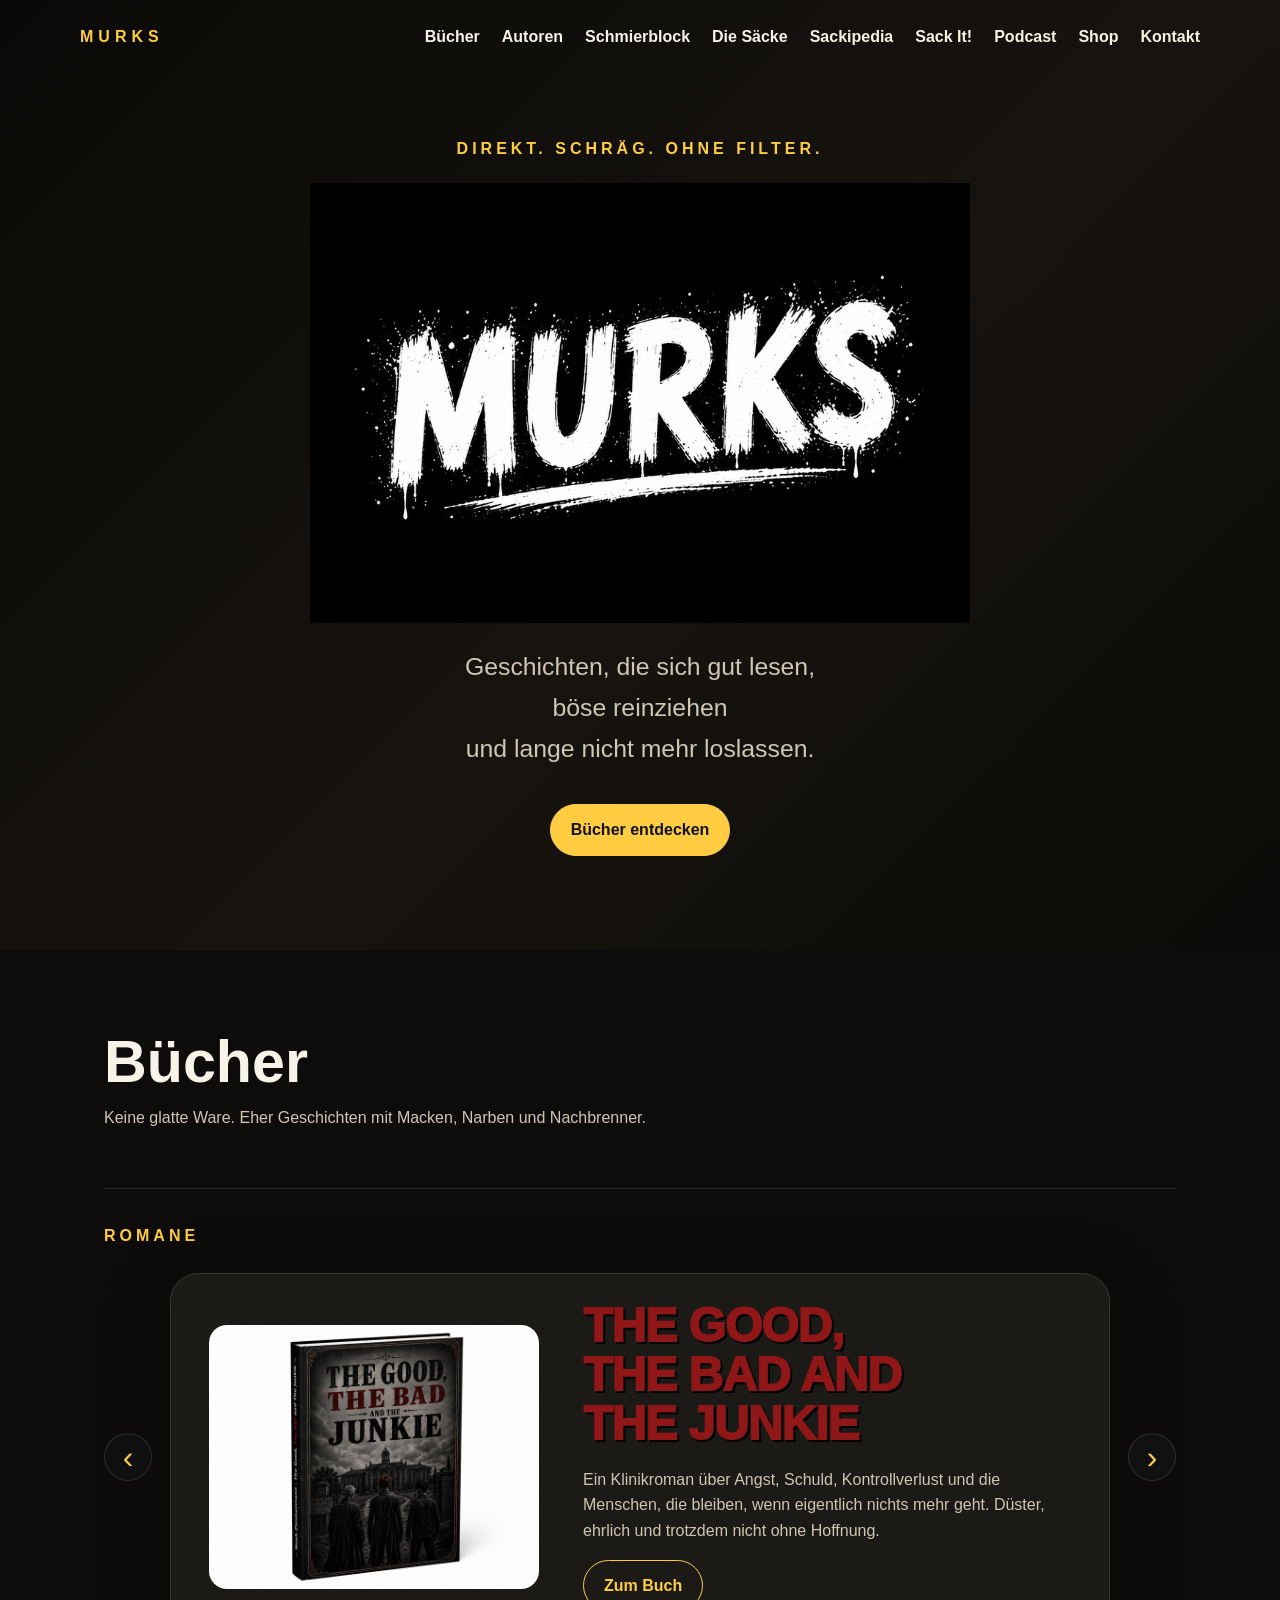
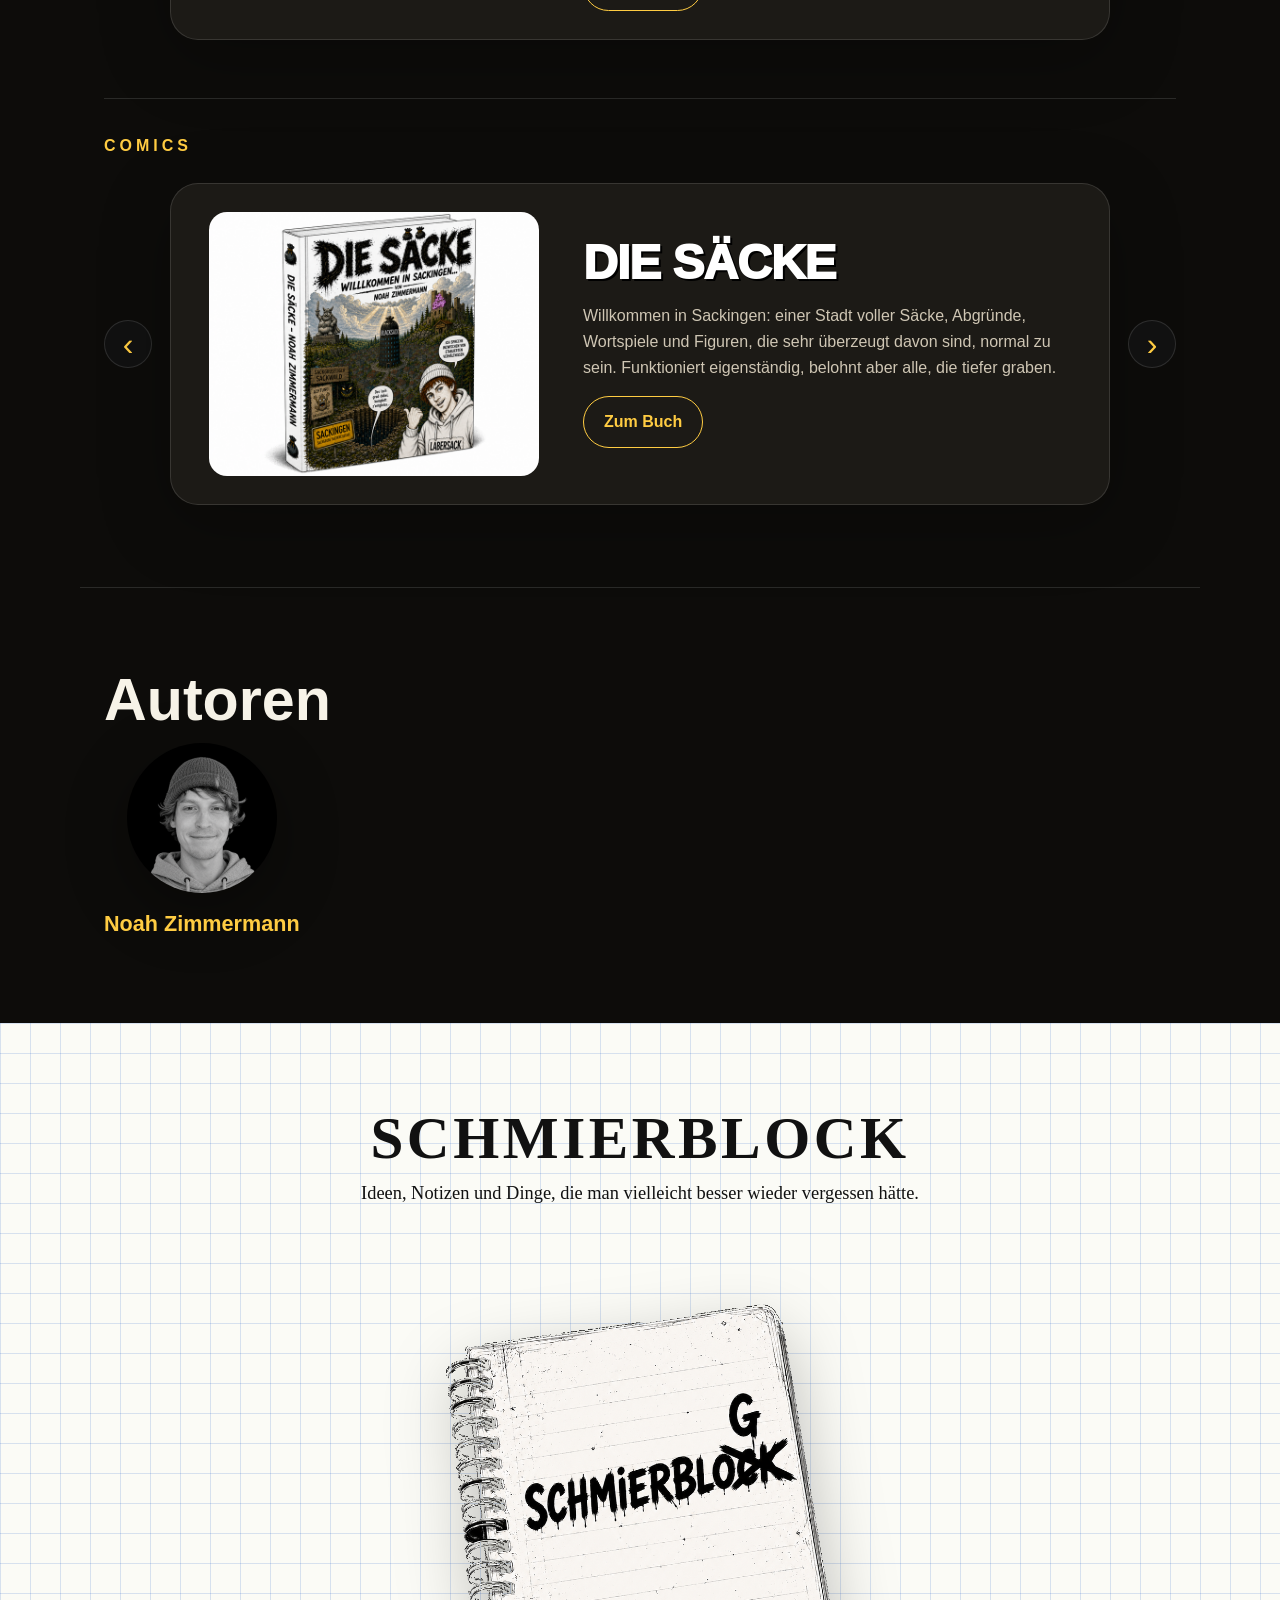
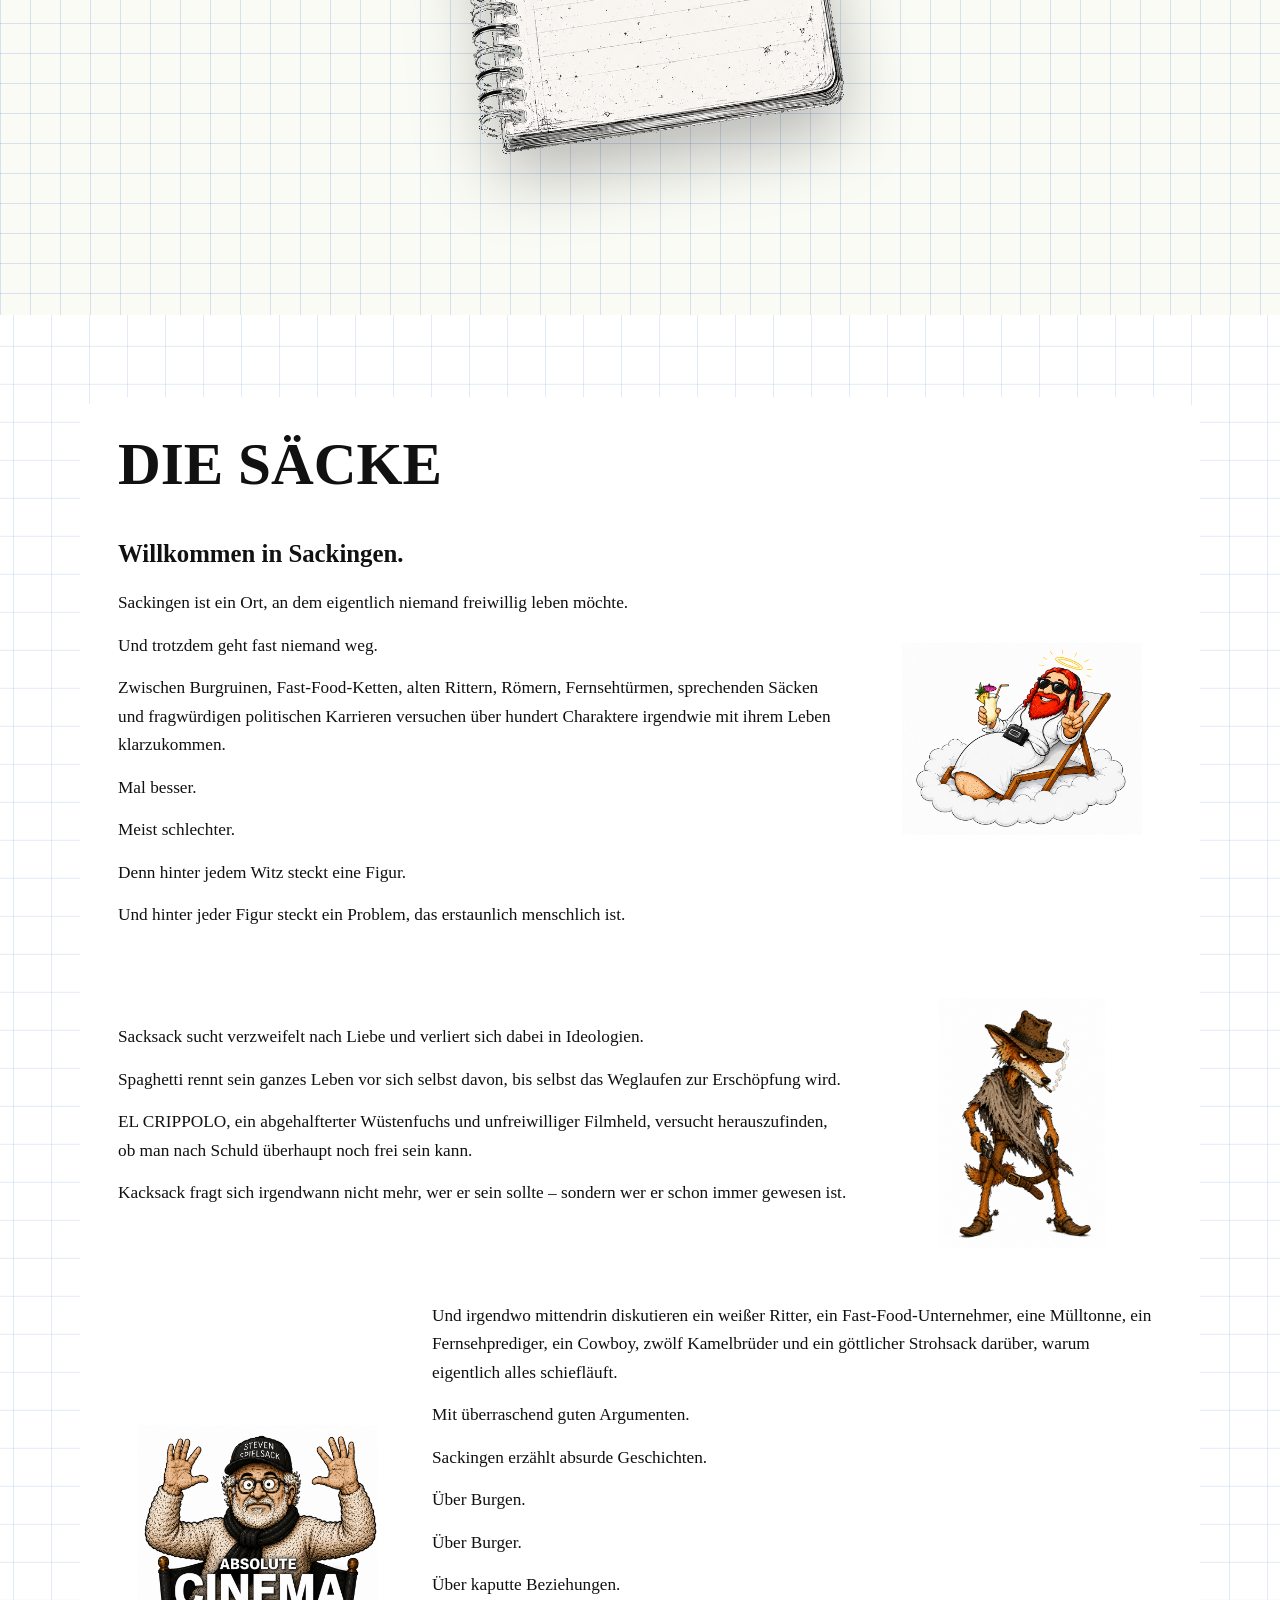
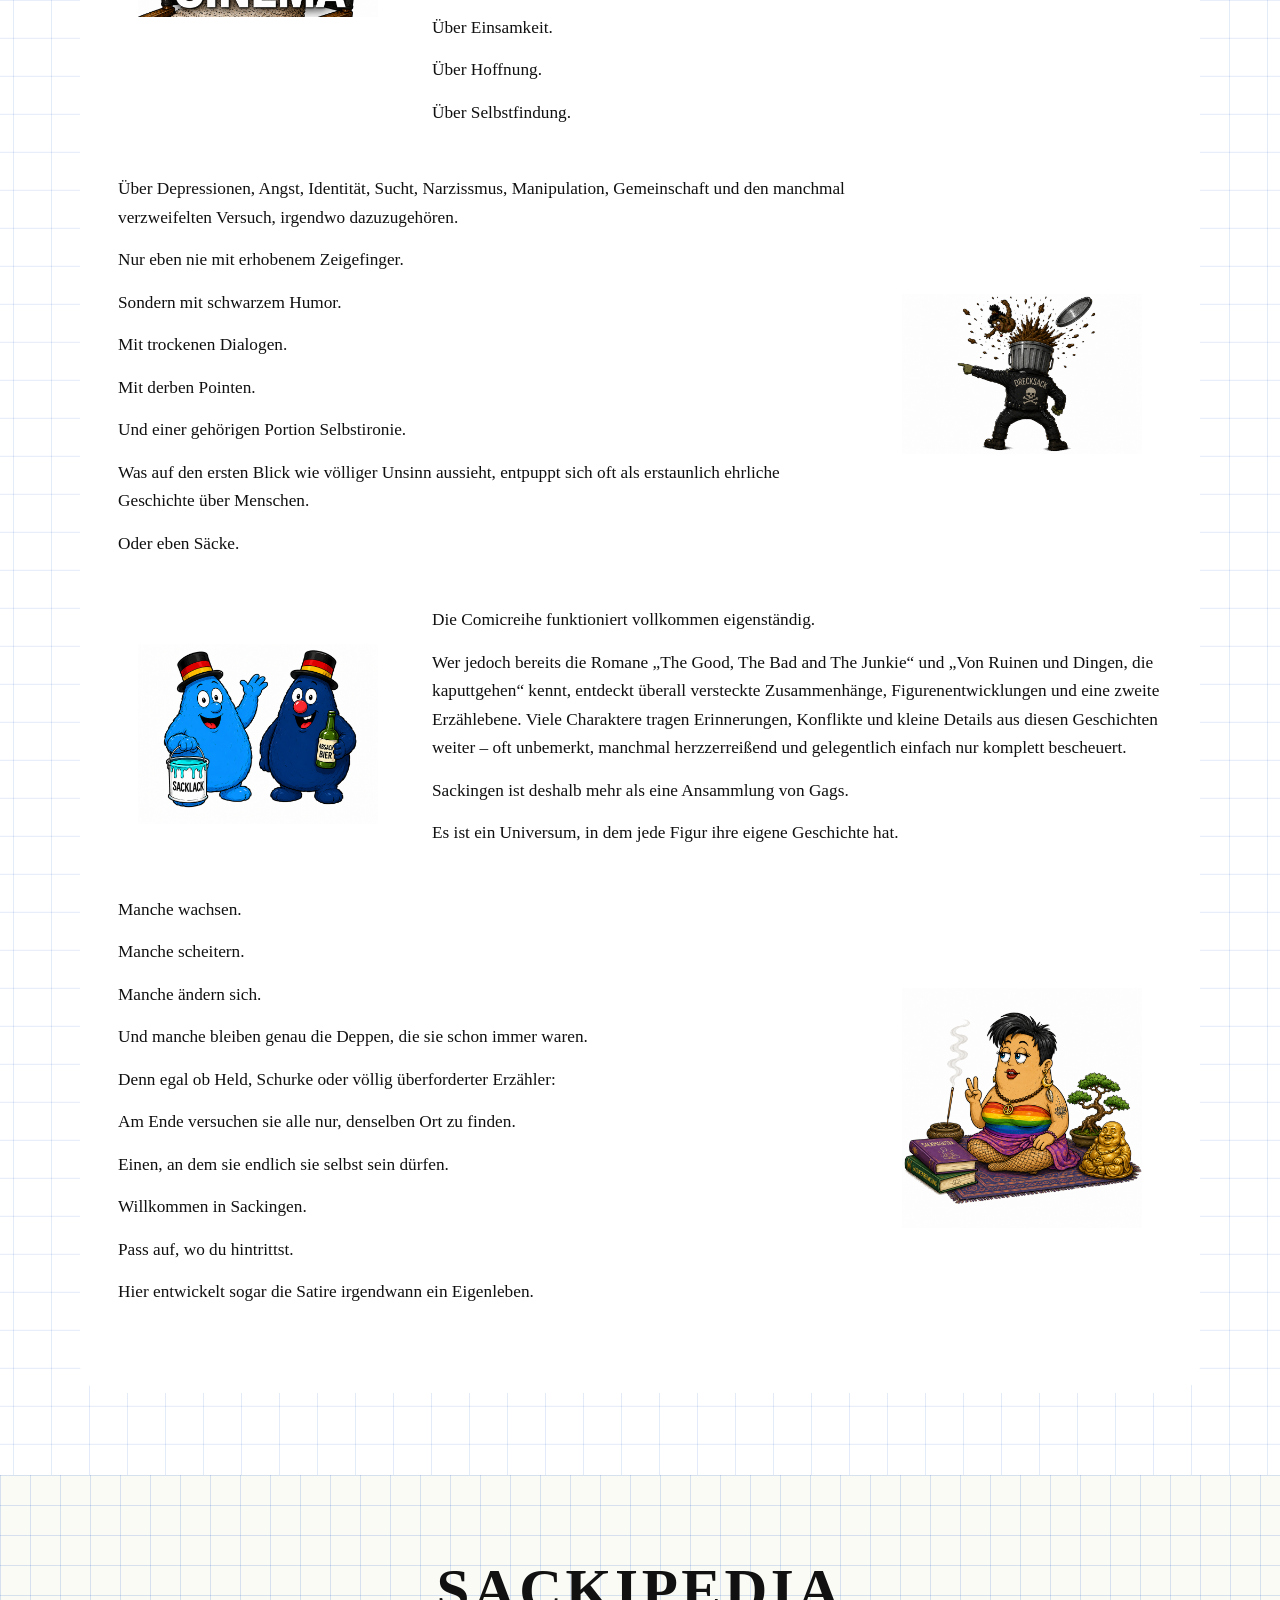
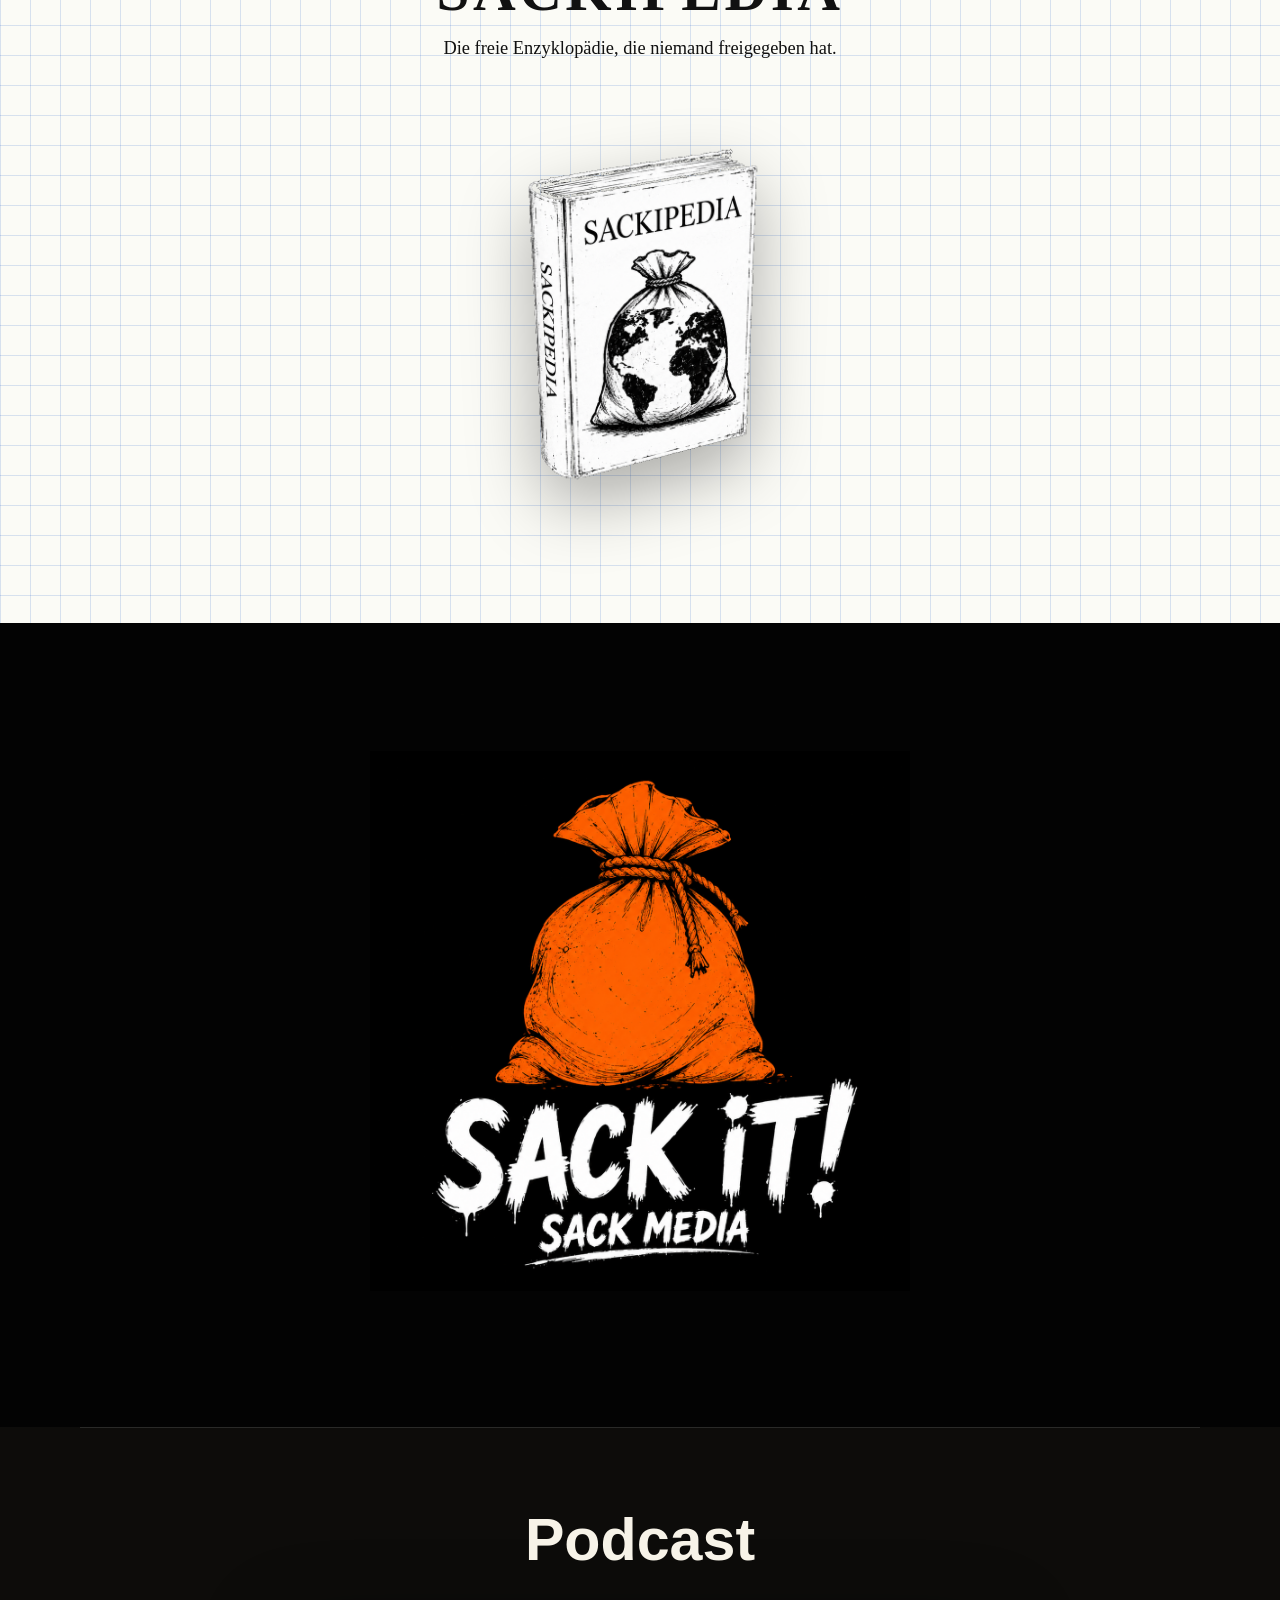
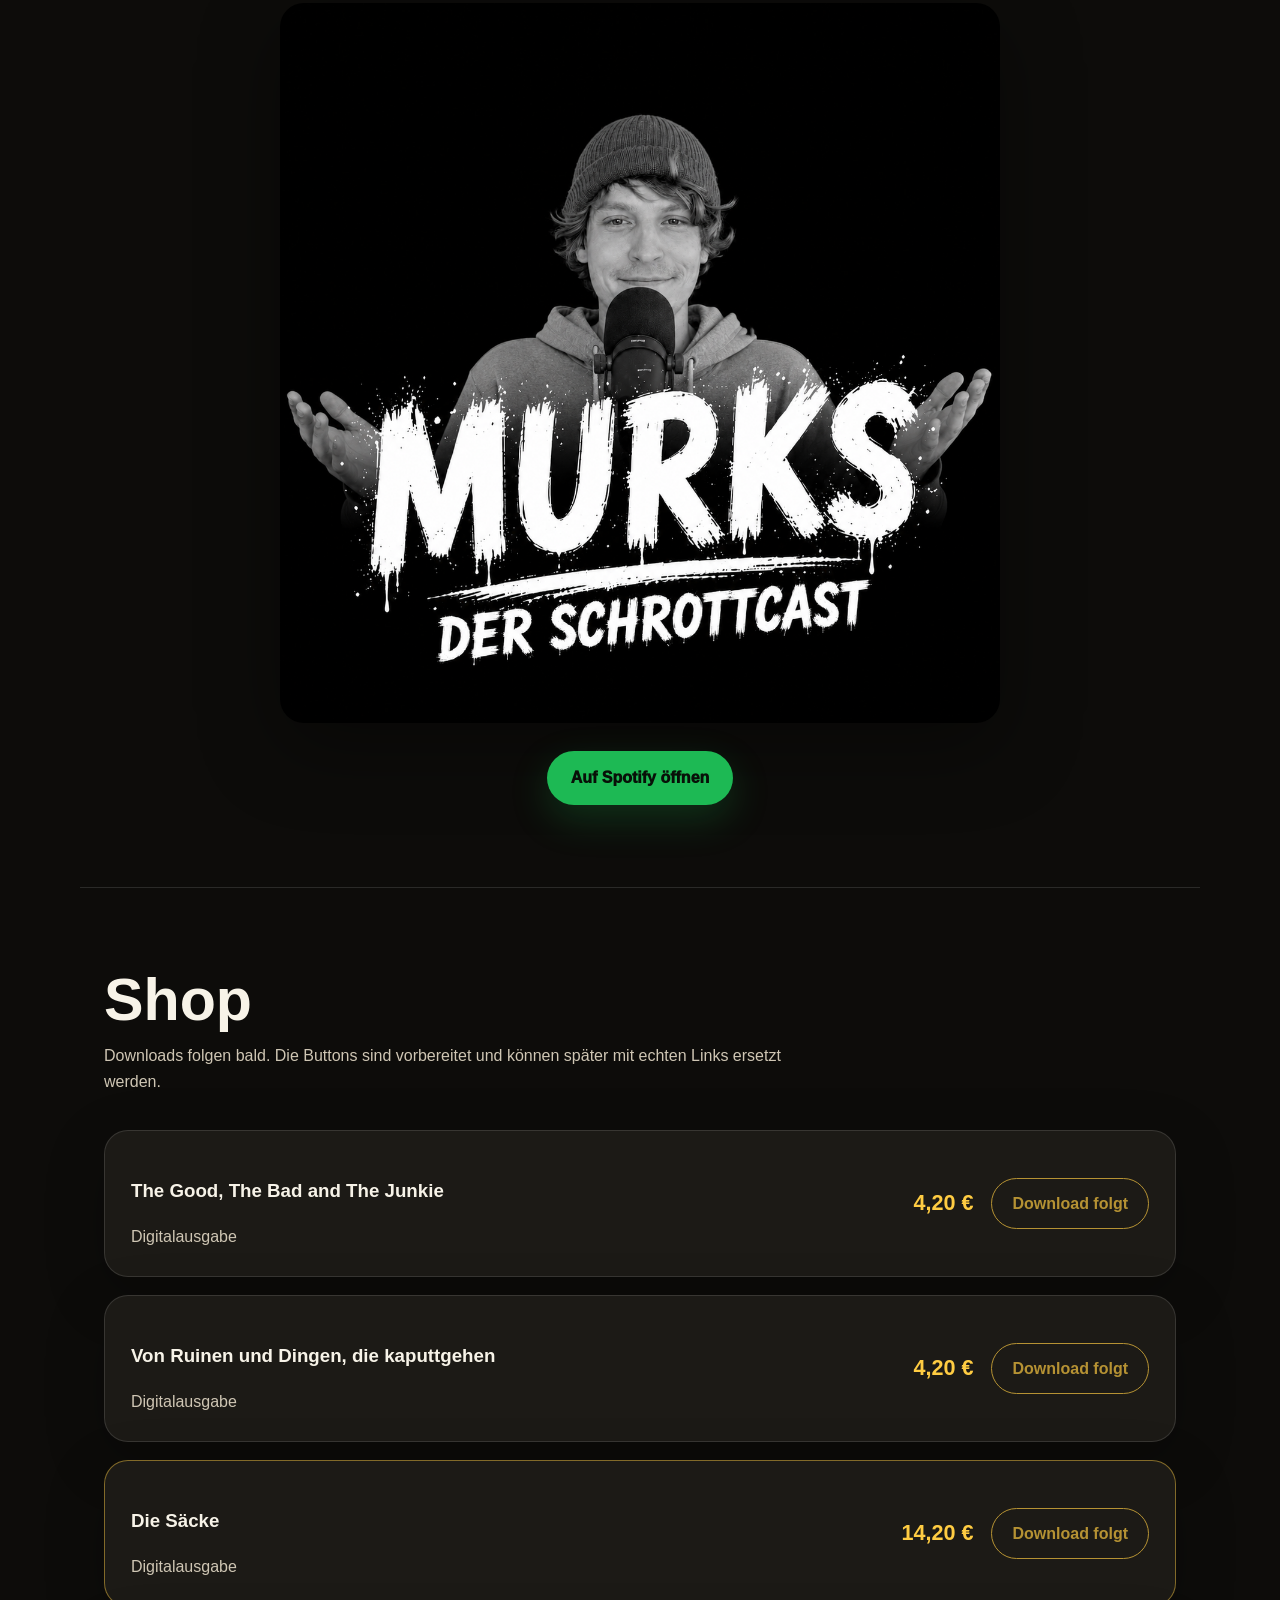
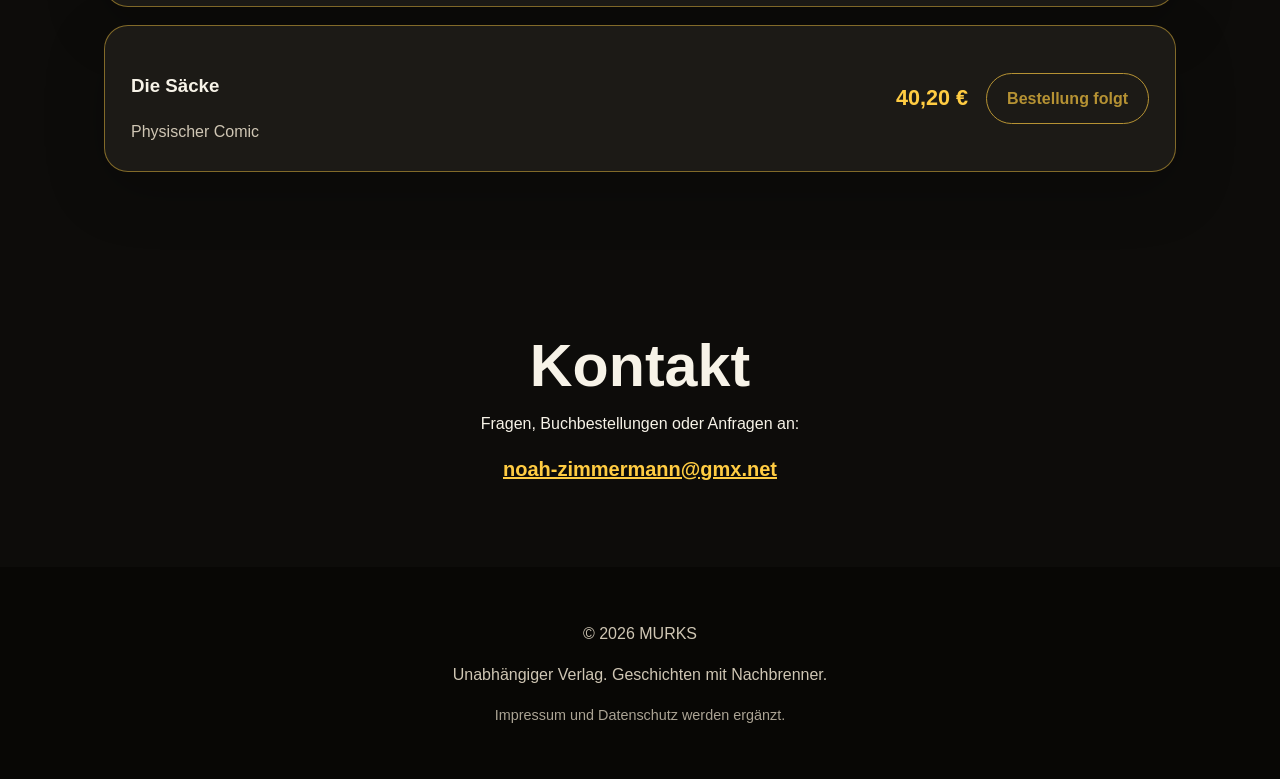
==== commit fb2396d5: "Add files via upload" ====
--- a/index.html
+++ b/index.html
@@ -76,6 +76,14 @@
     </section>
 
     
+
+<section id="autoren" class="section authors">
+      <h2>Autoren</h2>
+      <a class="author-preview" href="noah-zimmermann.html">
+        <img src="assets/noah-author.png" alt="Noah Zimmermann" />
+        <h3>Noah Zimmermann</h3>
+      </a>
+    </section>
 <section id="blog-gate" class="blog-gate">
       <div class="blog-gate-inner">
         <h2>Schmierblock</h2>
@@ -86,15 +94,7 @@
         </a>
       </div>
     </section>
-<section id="autoren" class="section authors">
-      <h2>Autoren</h2>
-      <a class="author-preview" href="noah-zimmermann.html">
-        <img src="assets/noah-author.png" alt="Noah Zimmermann" />
-        <h3>Noah Zimmermann</h3>
-      </a>
-    </section>
-
-    <section id="die-saecke" class="saecke-white-section">
+<section id="die-saecke" class="saecke-white-section">
       <div class="saecke-wrap">
         <h2>Die Säcke</h2>
 
--- a/style.css
+++ b/style.css
@@ -799,3 +799,323 @@
     flex-direction: column;
   }
 }
+
+
+/* SACK IT POSTS AND ICONS EXACT UPDATE */
+.sackit-feed {
+  max-height: 1180px !important;
+  overflow-y: auto !important;
+  padding-right: 8px !important;
+  scrollbar-color: #ff7900 #101010;
+}
+
+.sackit-post-image {
+  display: block !important;
+  width: 100% !important;
+  max-height: 680px !important;
+  object-fit: contain !important;
+  border-radius: 14px !important;
+  margin: 14px 0 !important;
+  background: #fff !important;
+  border: 2px solid rgba(255,255,255,.16) !important;
+}
+
+.sackit-ufo-image {
+  background: #050505 !important;
+}
+
+.sackit-votes button img {
+  width: 30px !important;
+  height: 30px !important;
+  object-fit: contain !important;
+  display: block !important;
+  margin: 0 auto !important;
+  transition: transform .18s ease !important;
+}
+
+.sackit-votes button:hover img {
+  transform: scale(1.14) !important;
+}
+
+.sackit-verified-icon {
+  width: 22px !important;
+  height: 22px !important;
+  object-fit: contain !important;
+  vertical-align: middle !important;
+  margin-left: 4px !important;
+  filter: drop-shadow(0 0 8px rgba(0, 108, 255, .7)) !important;
+}
+
+.sackit-actions img {
+  width: 19px !important;
+  height: 19px !important;
+  object-fit: contain !important;
+  vertical-align: middle !important;
+  margin-right: 4px !important;
+}
+
+.sackit-hot {
+  color: #ff7900 !important;
+  font-weight: 900 !important;
+  text-transform: uppercase !important;
+  letter-spacing: .04em !important;
+}
+
+.sackit-controversial {
+  border-color: rgba(255, 121, 0, .55) !important;
+  box-shadow: 0 20px 40px rgba(0,0,0,.3), 0 0 0 1px rgba(255,121,0,.22) inset !important;
+}
+
+@media (max-width: 980px) {
+  .sackit-feed {
+    max-height: none !important;
+    overflow: visible !important;
+    padding-right: 0 !important;
+  }
+}
+
+
+/* SACK IT FORCE POSTS FINAL */
+.sackit-feed {
+  max-height: 1180px !important;
+  overflow-y: auto !important;
+  padding-right: 8px !important;
+  scrollbar-color: #ff7900 #101010 !important;
+}
+
+.sackit-post-image {
+  display: block !important;
+  width: 100% !important;
+  max-height: 680px !important;
+  object-fit: contain !important;
+  border-radius: 14px !important;
+  margin: 14px 0 !important;
+  background: #fff !important;
+  border: 2px solid rgba(255,255,255,.16) !important;
+}
+
+.sackit-ufo-image {
+  background: #050505 !important;
+}
+
+.sackit-votes button img {
+  width: 30px !important;
+  height: 30px !important;
+  object-fit: contain !important;
+  display: block !important;
+  margin: 0 auto !important;
+  transition: transform .18s ease !important;
+}
+
+.sackit-votes button:hover img {
+  transform: scale(1.14) !important;
+}
+
+.sackit-verified-icon,
+.verified-sack-img {
+  width: 12px !important;
+  height: 12px !important;
+  max-width: 12px !important;
+  max-height: 12px !important;
+  object-fit: contain !important;
+  vertical-align: -1px !important;
+  margin-left: 4px !important;
+  filter: drop-shadow(0 0 4px rgba(0, 108, 255, .65)) !important;
+}
+
+.sackit-actions img {
+  width: 19px !important;
+  height: 19px !important;
+  object-fit: contain !important;
+  vertical-align: middle !important;
+  margin-right: 4px !important;
+}
+
+.sackit-hot {
+  color: #ff7900 !important;
+  font-weight: 900 !important;
+  text-transform: uppercase !important;
+  letter-spacing: .04em !important;
+}
+
+.sackit-modbadge {
+  display: inline-flex !important;
+  align-items: center !important;
+  padding: 2px 7px !important;
+  border: 1px solid rgba(255, 121, 0, .7) !important;
+  border-radius: 999px !important;
+  color: #ff7900 !important;
+  font-size: .72rem !important;
+  font-weight: 900 !important;
+  letter-spacing: .04em !important;
+}
+
+.sackit-modsack-post {
+  border-color: rgba(255, 121, 0, .38) !important;
+}
+
+.sackit-controversial {
+  border-color: rgba(255, 121, 0, .55) !important;
+  box-shadow: 0 20px 40px rgba(0,0,0,.3), 0 0 0 1px rgba(255,121,0,.22) inset !important;
+}
+
+@media (max-width: 980px) {
+  .sackit-feed {
+    max-height: none !important;
+    overflow: visible !important;
+    padding-right: 0 !important;
+  }
+}
+/* SACK IT SIDEBAR / RIGHTBAR MINI FIX */
+.sackit-shell{
+  grid-template-columns:260px minmax(0,1fr) 230px !important;
+}
+
+.sackit-sidebar{
+  padding:12px !important;
+  overflow:hidden !important;
+}
+
+.sackit-sidebar h2{
+  font-size:1.08rem !important;
+  line-height:1.05 !important;
+  white-space:nowrap !important;
+  overflow:hidden !important;
+  text-overflow:ellipsis !important;
+  margin-bottom:10px !important;
+}
+
+.sackit-sidebar a{
+  display:block !important;
+  font-size:.92rem !important;
+  line-height:1.15 !important;
+  padding:5px 0 !important;
+  overflow-wrap:anywhere !important;
+}
+
+.sackit-rightbar{
+  width:230px !important;
+  padding:10px !important;
+  gap:10px !important;
+}
+
+.sackit-card{
+  padding:10px !important;
+}
+
+.sackit-card h2{
+  font-size:.92rem !important;
+  margin:0 0 6px 0 !important;
+}
+
+.sackit-card p,
+.sackit-card a,
+.sackit-card li{
+  font-size:.80rem !important;
+  line-height:1.25 !important;
+  margin:4px 0 !important;
+}
+
+
+/* SACK IT SIDE BARS ONLY MINI FIX */
+body.sackit-page-body .sackit-shell {
+  grid-template-columns: 190px minmax(0, 1fr) 230px !important;
+  gap: 14px !important;
+}
+
+body.sackit-page-body .sackit-sidebar {
+  width: 190px !important;
+  min-width: 190px !important;
+  max-width: 190px !important;
+  padding: 10px 12px !important;
+  box-sizing: border-box !important;
+  overflow: hidden !important;
+}
+
+body.sackit-page-body .sackit-sidebar h2 {
+  font-size: 2rem !important;
+  line-height: 1 !important;
+  letter-spacing: .02em !important;
+  margin: 0 0 14px 0 !important;
+  padding: 0 !important;
+  max-width: 100% !important;
+  white-space: nowrap !important;
+  overflow: hidden !important;
+  text-overflow: clip !important;
+}
+
+body.sackit-page-body .sackit-sidebar a {
+  font-size: .88rem !important;
+  line-height: 1.12 !important;
+  padding: 6px 0 !important;
+  margin: 0 !important;
+  overflow-wrap: anywhere !important;
+}
+
+body.sackit-page-body .sackit-rightbar {
+  width: 230px !important;
+  min-width: 230px !important;
+  max-width: 230px !important;
+  padding: 10px !important;
+  gap: 10px !important;
+  box-sizing: border-box !important;
+}
+
+body.sackit-page-body .sackit-rightbar .sackit-card {
+  padding: 10px 12px !important;
+  margin: 0 !important;
+  box-sizing: border-box !important;
+}
+
+body.sackit-page-body .sackit-rightbar .sackit-card h2 {
+  font-size: 1.35rem !important;
+  line-height: 1 !important;
+  letter-spacing: .04em !important;
+  margin: 0 0 10px 0 !important;
+  padding: 0 !important;
+}
+
+body.sackit-page-body .sackit-rightbar .sackit-card p,
+body.sackit-page-body .sackit-rightbar .sackit-card a,
+body.sackit-page-body .sackit-rightbar .sackit-card li {
+  font-size: .78rem !important;
+  line-height: 1.24 !important;
+  margin: 4px 0 !important;
+}
+
+body.sackit-page-body .sackit-rightbar .sackit-card ul {
+  margin: 6px 0 0 14px !important;
+  padding: 0 !important;
+}
+
+@media (max-width: 980px) {
+  body.sackit-page-body .sackit-shell {
+    grid-template-columns: 1fr !important;
+  }
+
+  body.sackit-page-body .sackit-sidebar,
+  body.sackit-page-body .sackit-rightbar {
+    width: auto !important;
+    min-width: 0 !important;
+    max-width: none !important;
+  }
+}
+
+
+/* EMERGENCY RESTORE + SACK IT VERIFIED BADGE INLINE FIX */
+body.sackit-page-body .sackit-verified-icon,
+body.sackit-page-body .verified-sack-img,
+body.sackit-page-body img.sackit-verified-icon,
+body.sackit-page-body img.verified-sack-img {
+  width: 12px !important;
+  height: 12px !important;
+  max-width: 12px !important;
+  max-height: 12px !important;
+  display: inline-block !important;
+  object-fit: contain !important;
+  vertical-align: -1px !important;
+  margin-left: 4px !important;
+  margin-right: 0 !important;
+  position: static !important;
+  transform: none !important;
+}
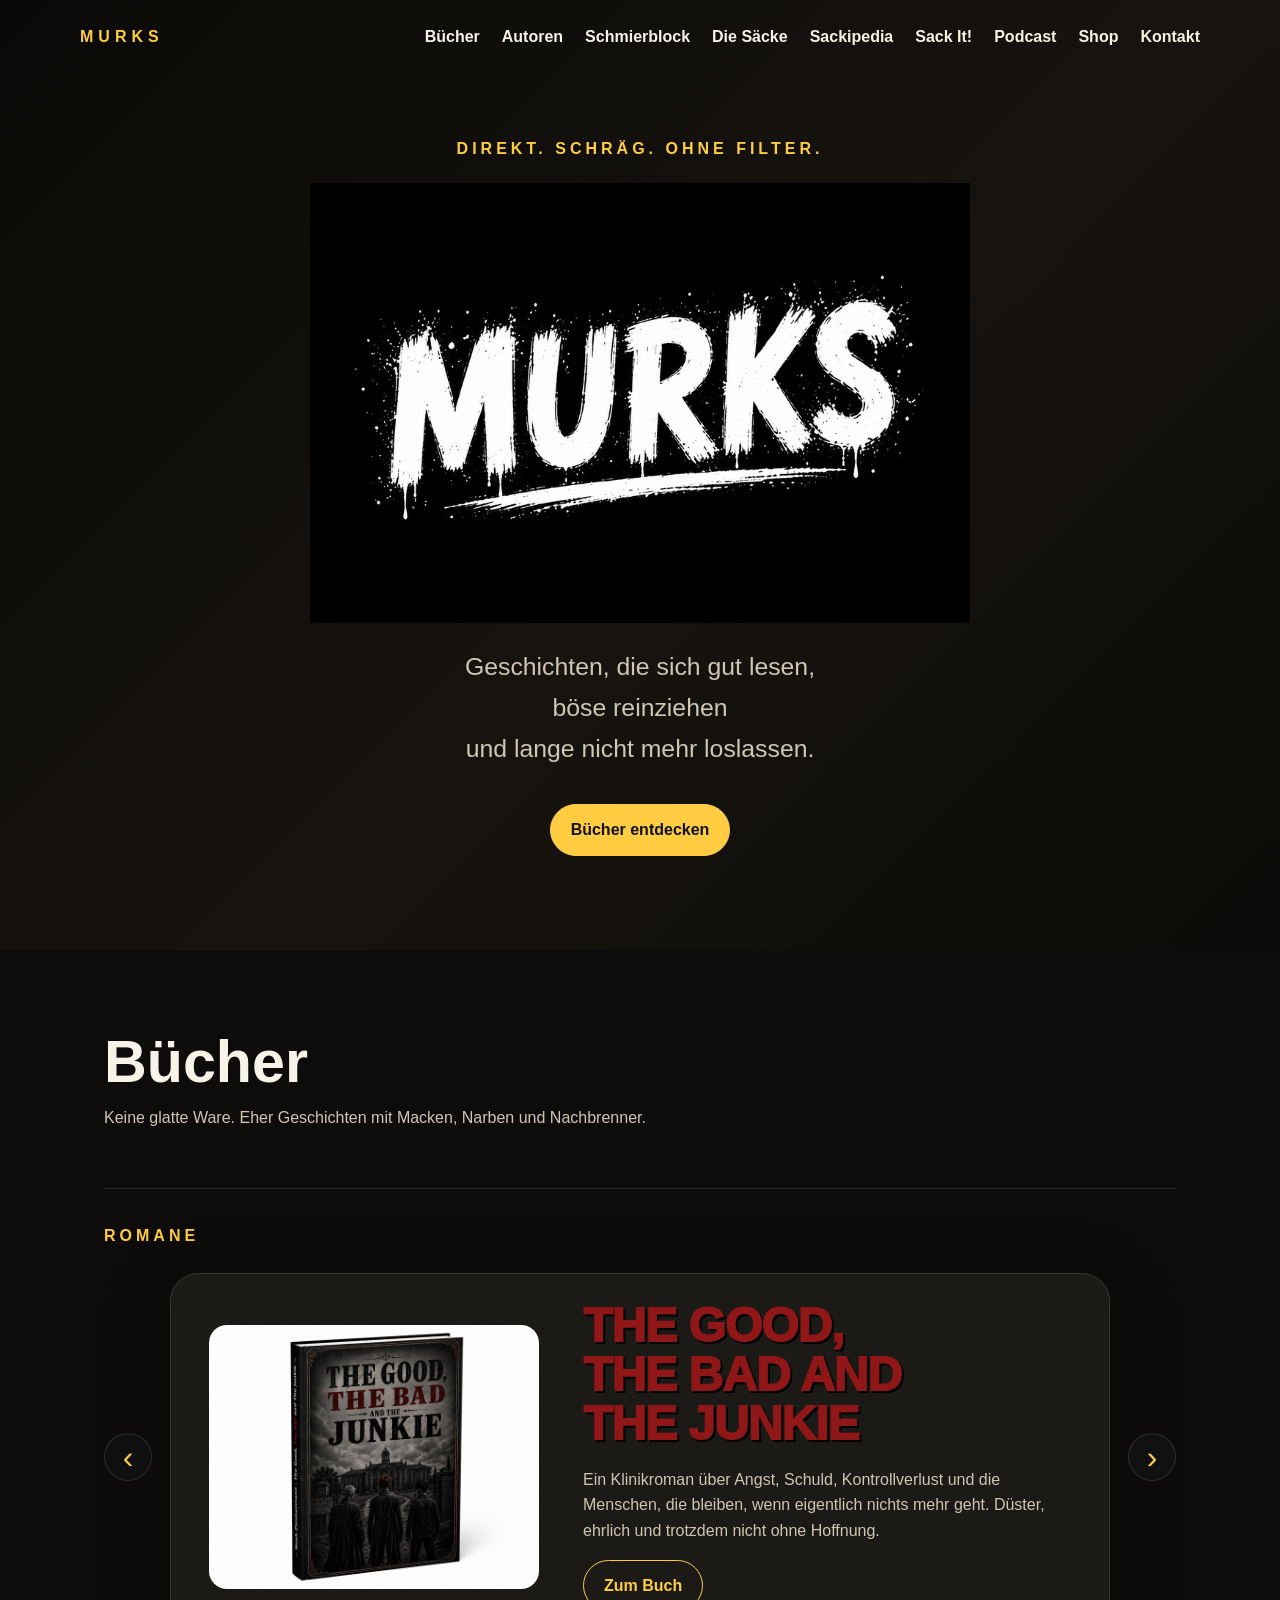
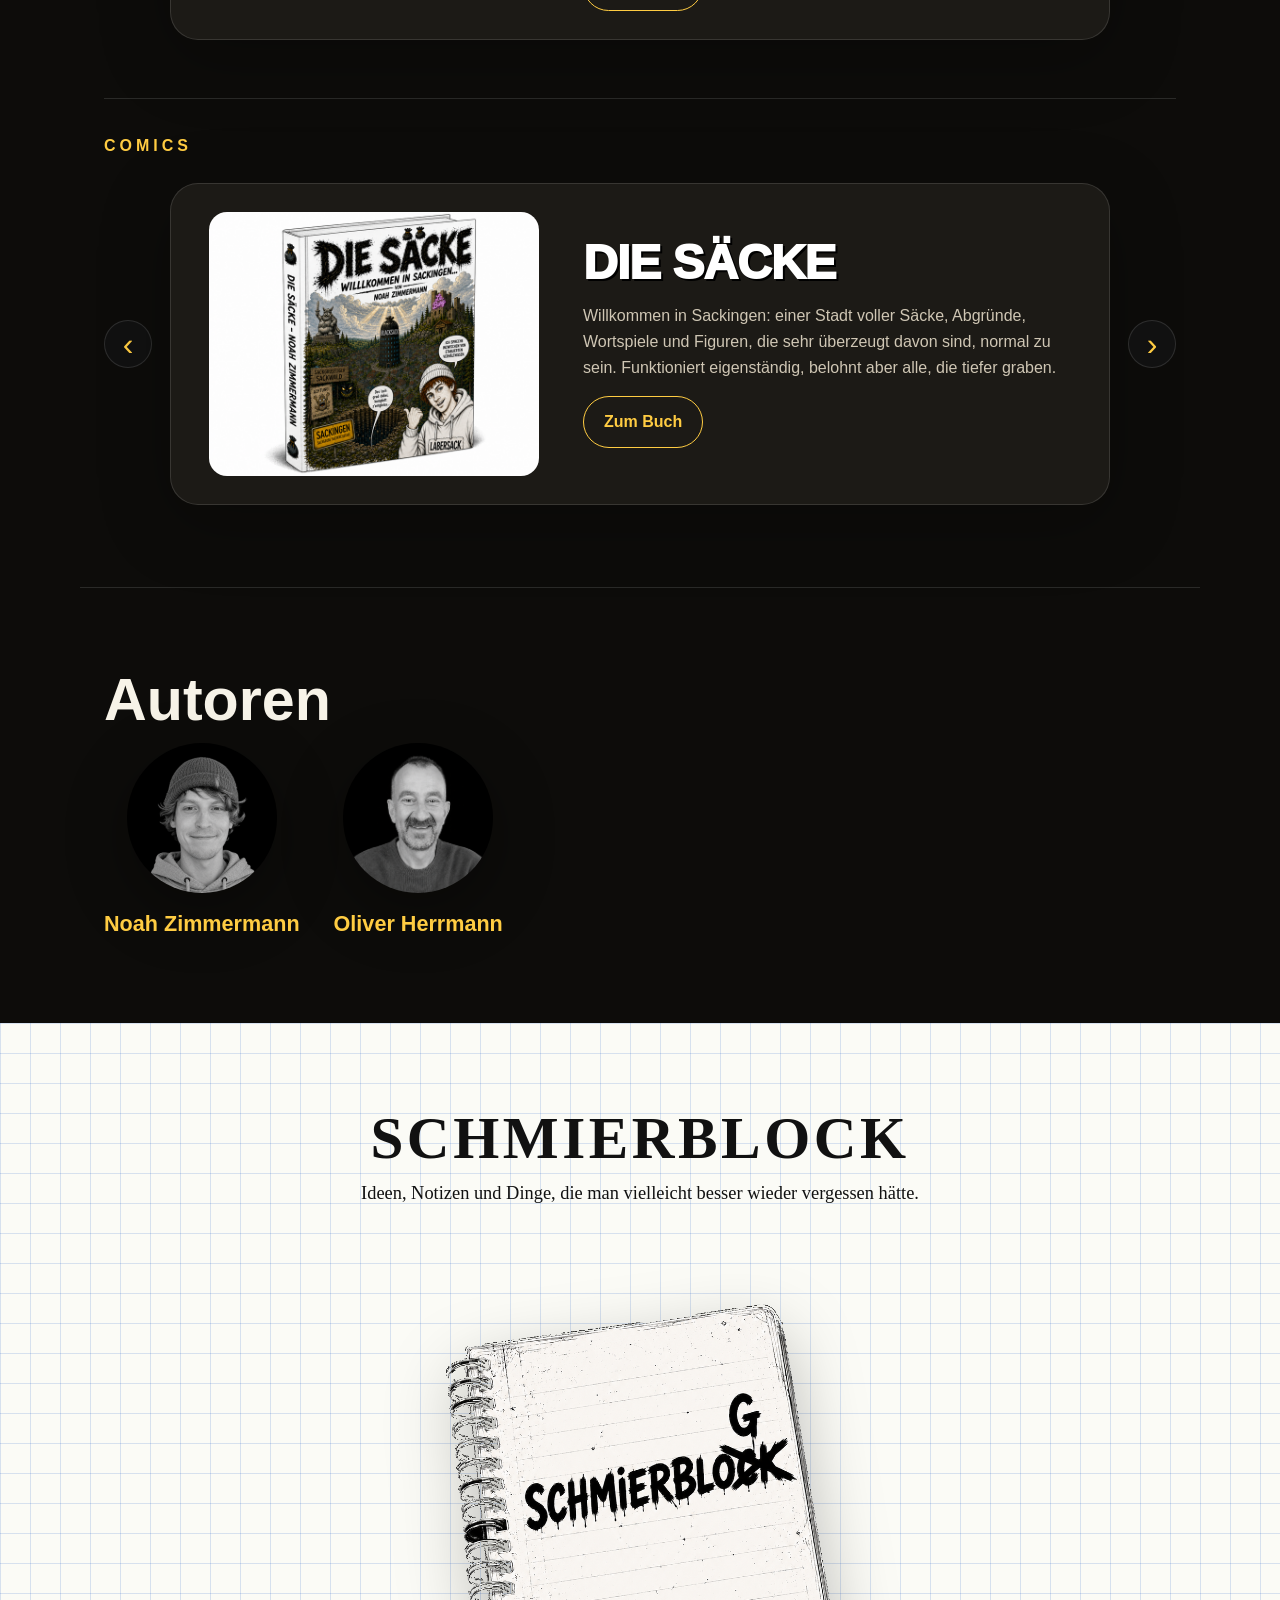
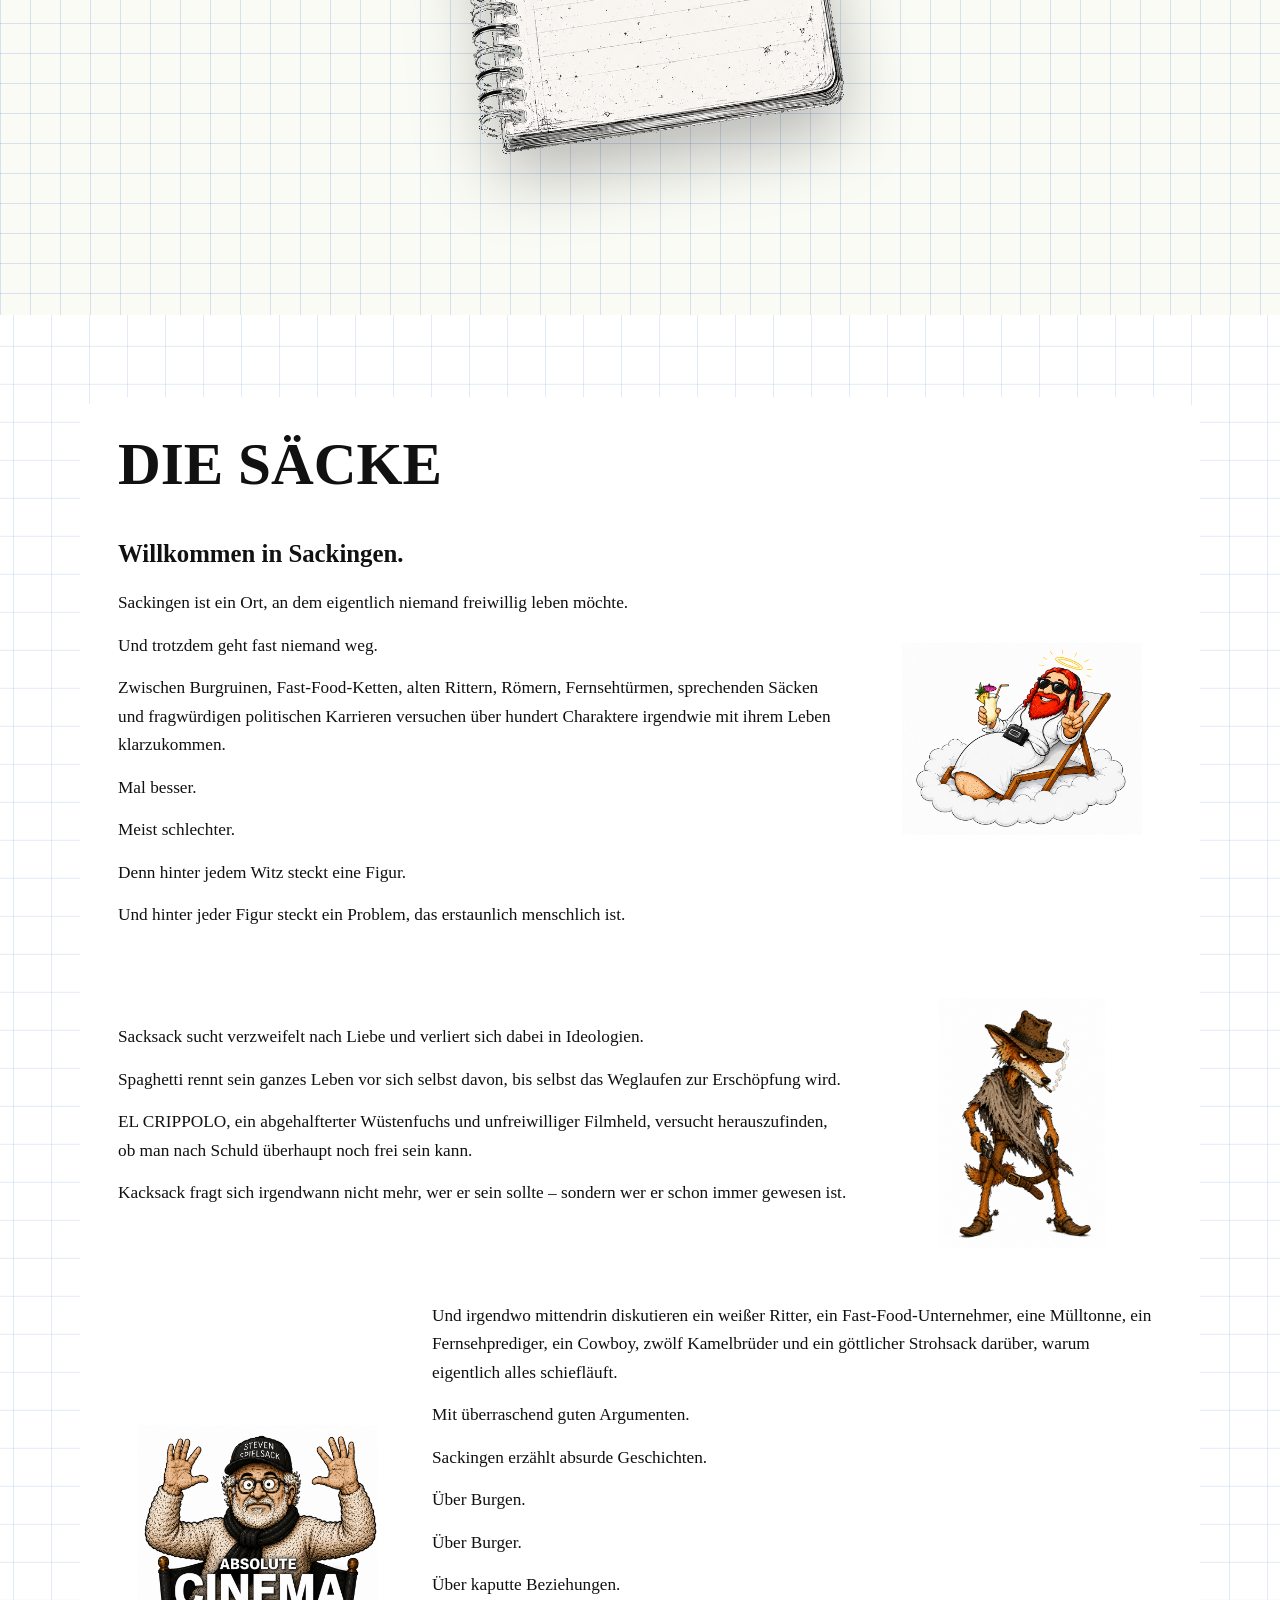
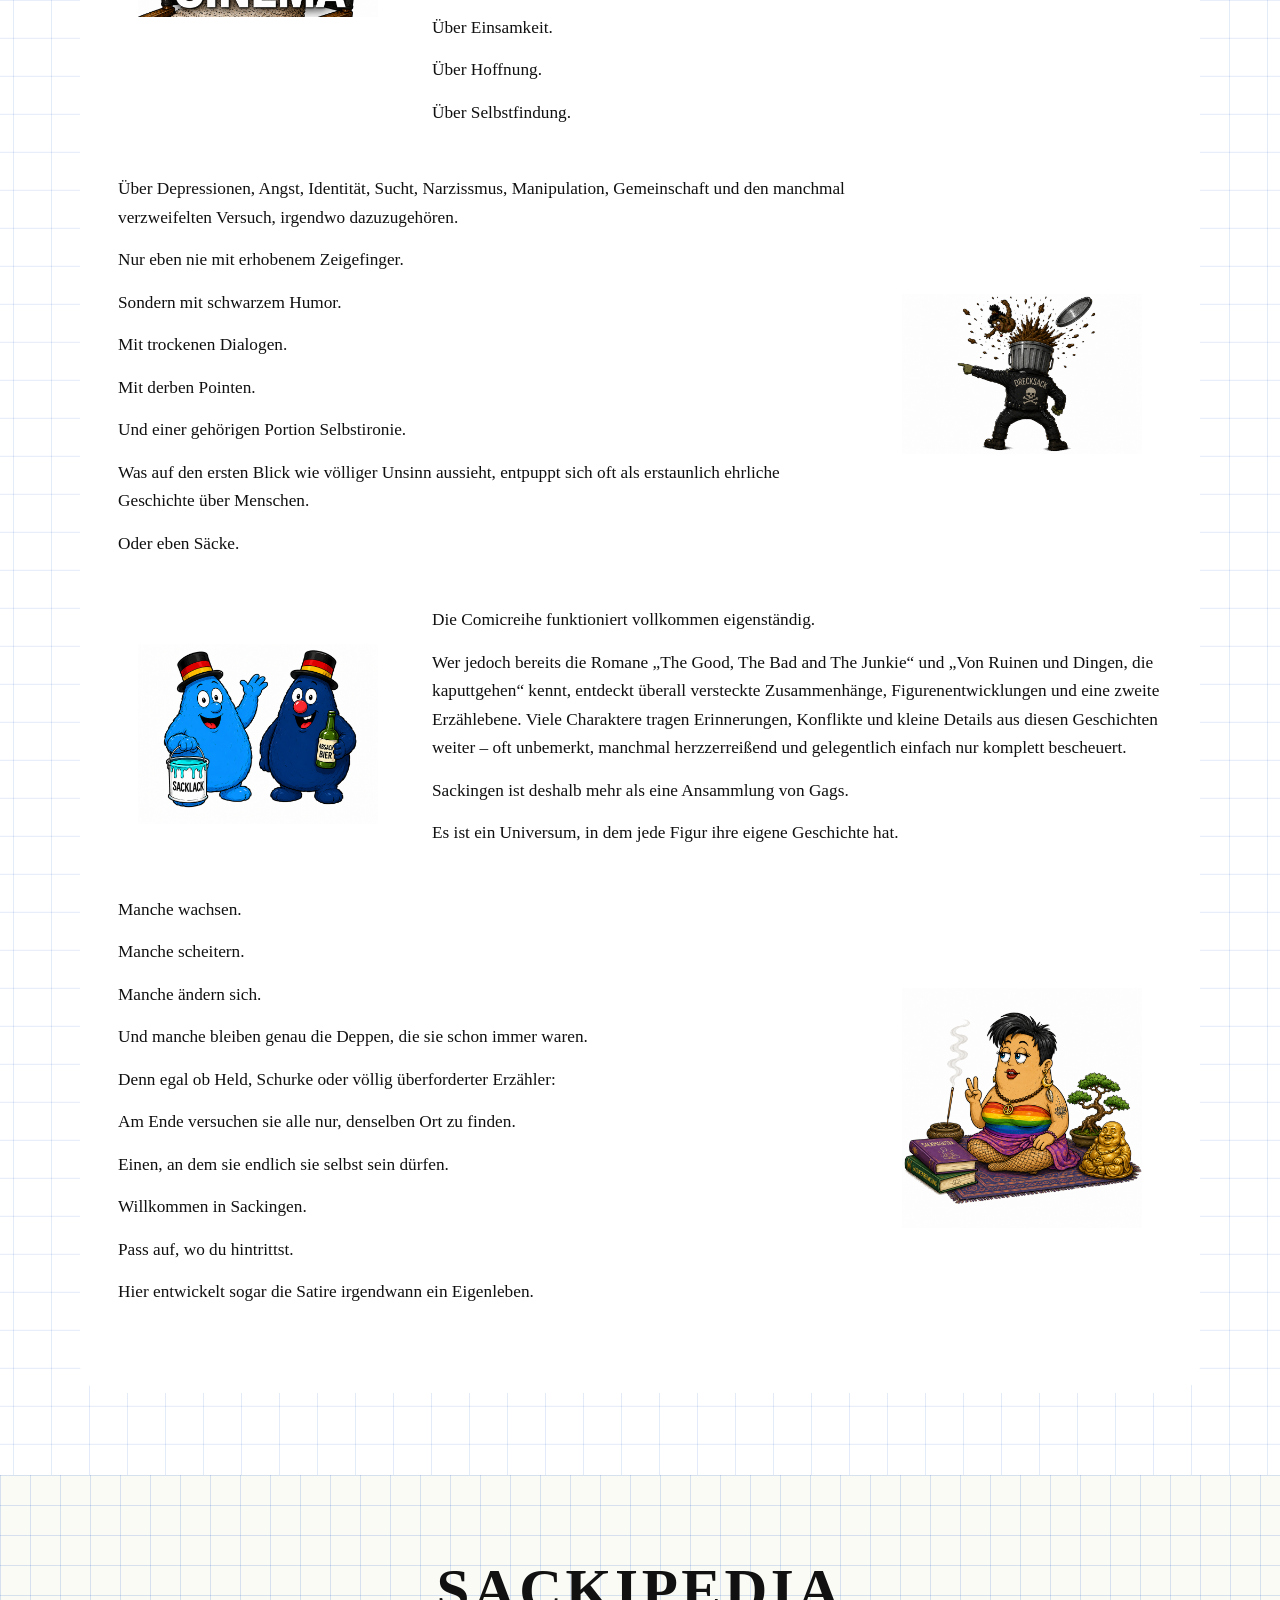
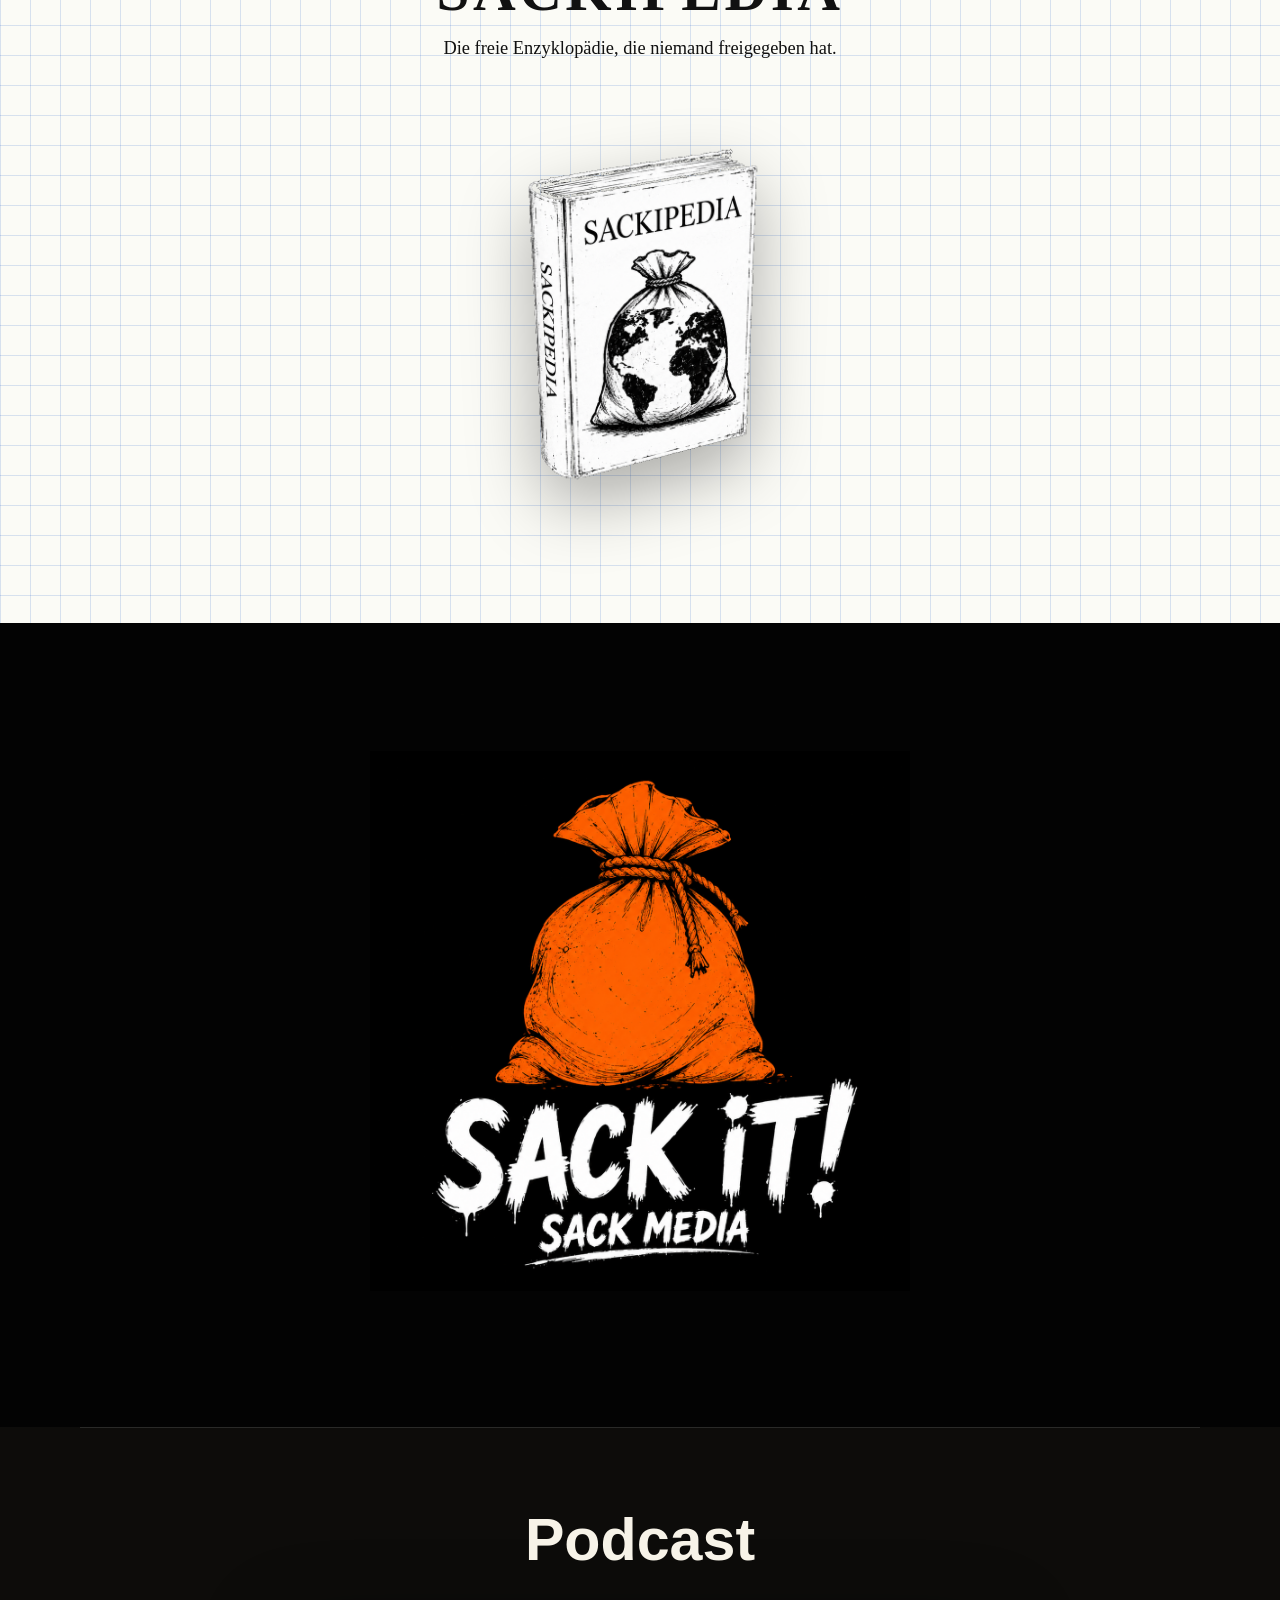
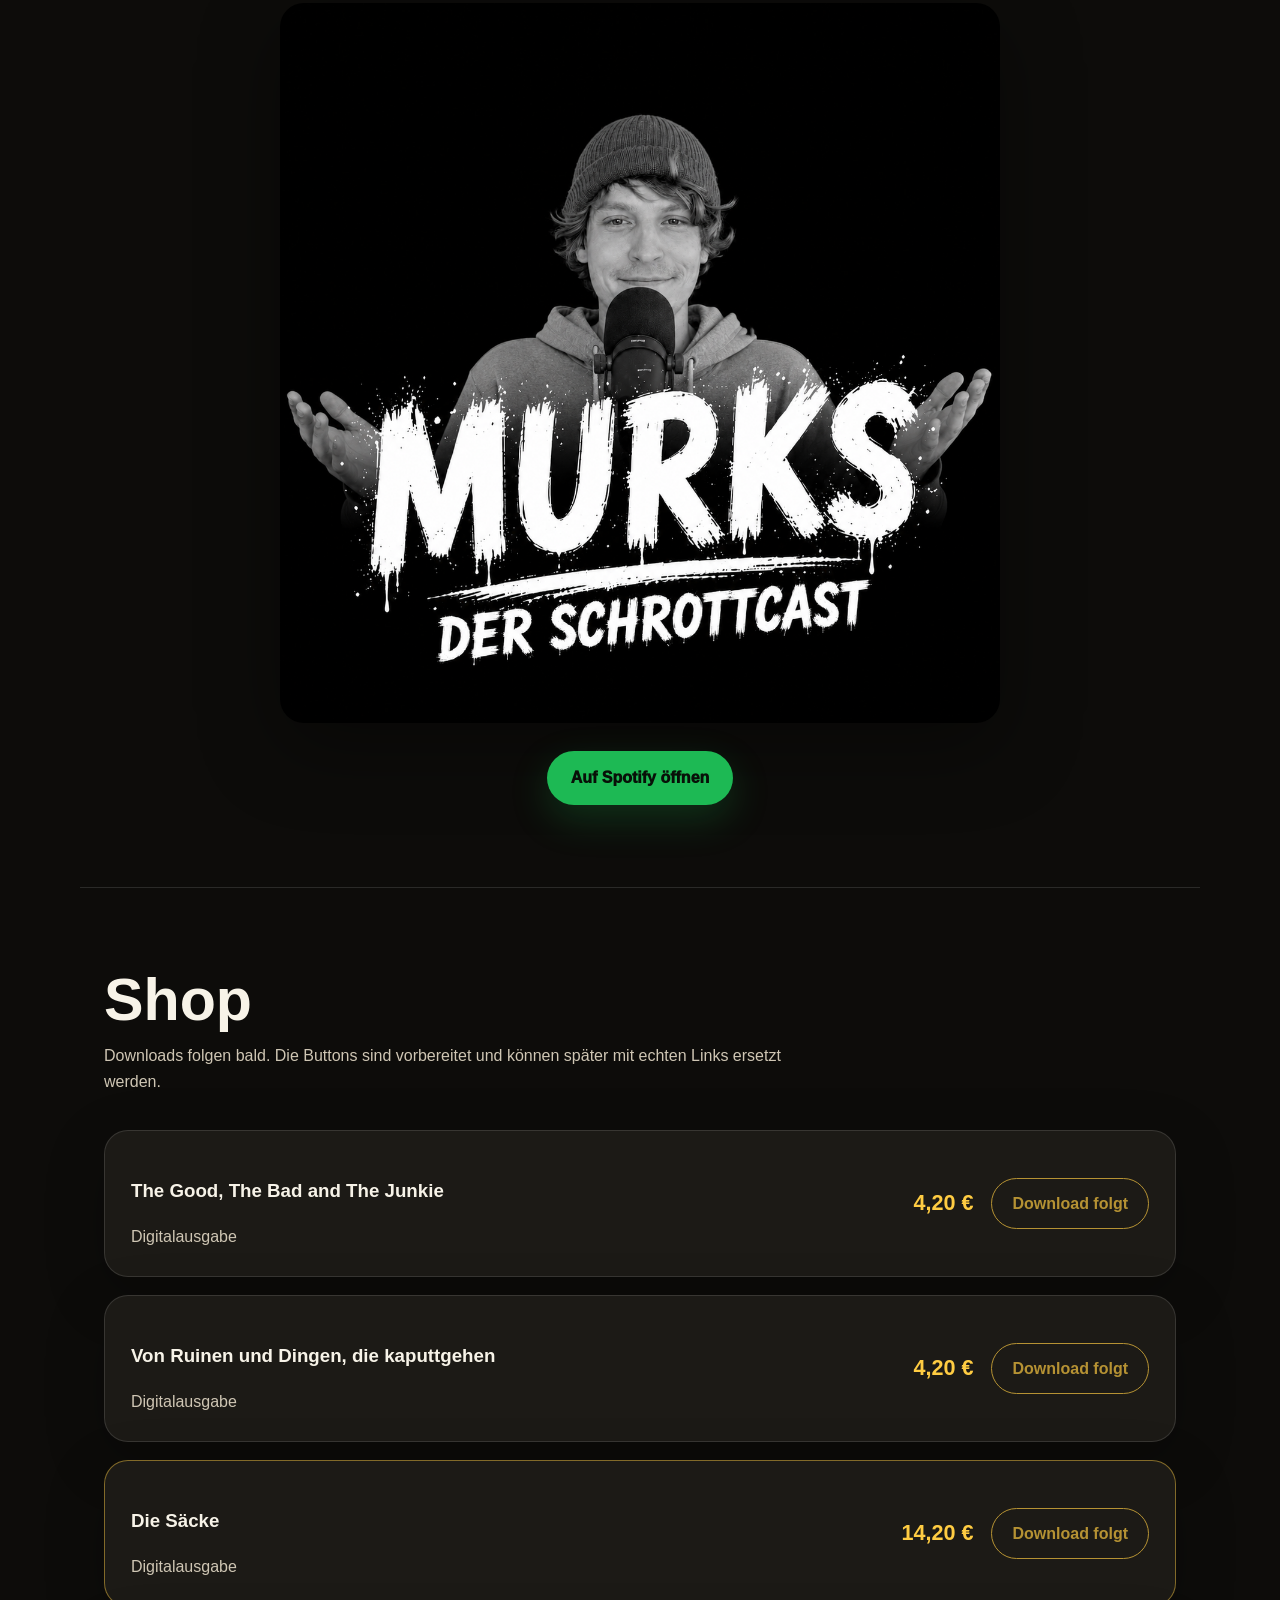
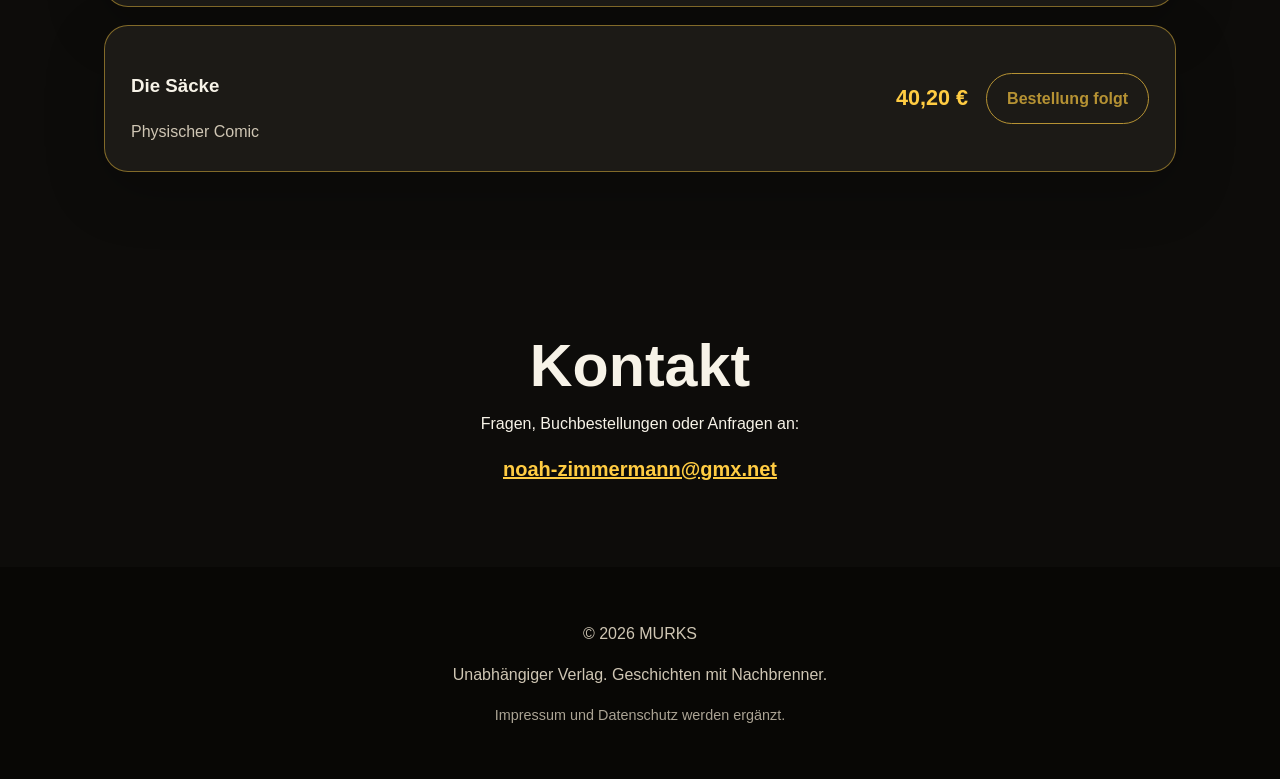
==== commit 7a3ba425: "Add files via upload" ====
--- a/index.html
+++ b/index.html
@@ -79,10 +79,16 @@
 
 <section id="autoren" class="section authors">
       <h2>Autoren</h2>
-      <a class="author-preview" href="noah-zimmermann.html">
-        <img src="assets/noah-author.png" alt="Noah Zimmermann" />
-        <h3>Noah Zimmermann</h3>
-      </a>
+      <div class="author-list">
+        <a class="author-preview" href="noah-zimmermann.html">
+          <img src="assets/noah-author.png" alt="Noah Zimmermann" />
+          <h3>Noah Zimmermann</h3>
+        </a>
+        <a class="author-preview" href="oliver-herrmann.html">
+          <img src="assets/OLIVER.png" alt="Oliver Herrmann" />
+          <h3>Oliver Herrmann</h3>
+        </a>
+      </div>
     </section>
 <section id="blog-gate" class="blog-gate">
       <div class="blog-gate-inner">
@@ -230,4 +236,4 @@
 
   <script src="script.js"></script>
 </body>
-</html>
+</html>
--- a/style.css
+++ b/style.css
@@ -966,156 +966,50 @@
     padding-right: 0 !important;
   }
 }
-/* SACK IT SIDEBAR / RIGHTBAR MINI FIX */
-.sackit-shell{
-  grid-template-columns:260px minmax(0,1fr) 230px !important;
-}
-
-.sackit-sidebar{
-  padding:12px !important;
-  overflow:hidden !important;
-}
-
-.sackit-sidebar h2{
-  font-size:1.08rem !important;
-  line-height:1.05 !important;
-  white-space:nowrap !important;
-  overflow:hidden !important;
-  text-overflow:ellipsis !important;
-  margin-bottom:10px !important;
-}
-
-.sackit-sidebar a{
-  display:block !important;
-  font-size:.92rem !important;
-  line-height:1.15 !important;
-  padding:5px 0 !important;
-  overflow-wrap:anywhere !important;
-}
-
-.sackit-rightbar{
-  width:230px !important;
-  padding:10px !important;
-  gap:10px !important;
-}
-
-.sackit-card{
-  padding:10px !important;
-}
-
-.sackit-card h2{
-  font-size:.92rem !important;
-  margin:0 0 6px 0 !important;
-}
-
-.sackit-card p,
-.sackit-card a,
-.sackit-card li{
-  font-size:.80rem !important;
-  line-height:1.25 !important;
-  margin:4px 0 !important;
-}
-
-
-/* SACK IT SIDE BARS ONLY MINI FIX */
-body.sackit-page-body .sackit-shell {
-  grid-template-columns: 190px minmax(0, 1fr) 230px !important;
-  gap: 14px !important;
-}
-
-body.sackit-page-body .sackit-sidebar {
-  width: 190px !important;
-  min-width: 190px !important;
-  max-width: 190px !important;
-  padding: 10px 12px !important;
-  box-sizing: border-box !important;
-  overflow: hidden !important;
-}
-
-body.sackit-page-body .sackit-sidebar h2 {
-  font-size: 2rem !important;
+
+
+/* SACK IT POSTS APPEND + ACTION ROW FIX ONLY */
+body.sackit-page-body .sackit-actions {
+  display: flex !important;
+  flex-direction: row !important;
+  align-items: center !important;
+  flex-wrap: wrap !important;
+  gap: 8px 14px !important;
   line-height: 1 !important;
-  letter-spacing: .02em !important;
-  margin: 0 0 14px 0 !important;
+  margin-top: 10px !important;
+}
+
+body.sackit-page-body .sackit-actions span {
+  display: inline-flex !important;
+  align-items: center !important;
+  gap: 4px !important;
+  line-height: 1 !important;
+  white-space: nowrap !important;
+  margin: 0 !important;
   padding: 0 !important;
-  max-width: 100% !important;
-  white-space: nowrap !important;
-  overflow: hidden !important;
-  text-overflow: clip !important;
-}
-
-body.sackit-page-body .sackit-sidebar a {
-  font-size: .88rem !important;
-  line-height: 1.12 !important;
-  padding: 6px 0 !important;
+}
+
+body.sackit-page-body .sackit-actions img {
+  width: 18px !important;
+  height: 18px !important;
+  object-fit: contain !important;
+  display: inline-block !important;
+  vertical-align: middle !important;
   margin: 0 !important;
-  overflow-wrap: anywhere !important;
-}
-
-body.sackit-page-body .sackit-rightbar {
-  width: 230px !important;
-  min-width: 230px !important;
-  max-width: 230px !important;
-  padding: 10px !important;
-  gap: 10px !important;
-  box-sizing: border-box !important;
-}
-
-body.sackit-page-body .sackit-rightbar .sackit-card {
-  padding: 10px 12px !important;
-  margin: 0 !important;
-  box-sizing: border-box !important;
-}
-
-body.sackit-page-body .sackit-rightbar .sackit-card h2 {
-  font-size: 1.35rem !important;
-  line-height: 1 !important;
-  letter-spacing: .04em !important;
-  margin: 0 0 10px 0 !important;
-  padding: 0 !important;
-}
-
-body.sackit-page-body .sackit-rightbar .sackit-card p,
-body.sackit-page-body .sackit-rightbar .sackit-card a,
-body.sackit-page-body .sackit-rightbar .sackit-card li {
-  font-size: .78rem !important;
-  line-height: 1.24 !important;
-  margin: 4px 0 !important;
-}
-
-body.sackit-page-body .sackit-rightbar .sackit-card ul {
-  margin: 6px 0 0 14px !important;
-  padding: 0 !important;
-}
-
-@media (max-width: 980px) {
-  body.sackit-page-body .sackit-shell {
-    grid-template-columns: 1fr !important;
-  }
-
-  body.sackit-page-body .sackit-sidebar,
-  body.sackit-page-body .sackit-rightbar {
-    width: auto !important;
-    min-width: 0 !important;
-    max-width: none !important;
-  }
-}
-
-
-/* EMERGENCY RESTORE + SACK IT VERIFIED BADGE INLINE FIX */
-body.sackit-page-body .sackit-verified-icon,
-body.sackit-page-body .verified-sack-img,
-body.sackit-page-body img.sackit-verified-icon,
-body.sackit-page-body img.verified-sack-img {
-  width: 12px !important;
-  height: 12px !important;
-  max-width: 12px !important;
-  max-height: 12px !important;
-  display: inline-block !important;
-  object-fit: contain !important;
-  vertical-align: -1px !important;
-  margin-left: 4px !important;
-  margin-right: 0 !important;
-  position: static !important;
-  transform: none !important;
-}
+}
+
+body.sackit-page-body .sackit-award {
+  color: #ffbf2f !important;
+  font-weight: 900 !important;
+}
+
+/* AUTHORS LIST — Noah bleibt links, Oliver rechts */
+.author-list{
+  display:flex;
+  align-items:flex-start;
+  gap:34px;
+  flex-wrap:wrap;
+}
+@media(max-width:560px){
+  .author-list{gap:24px}
+}
